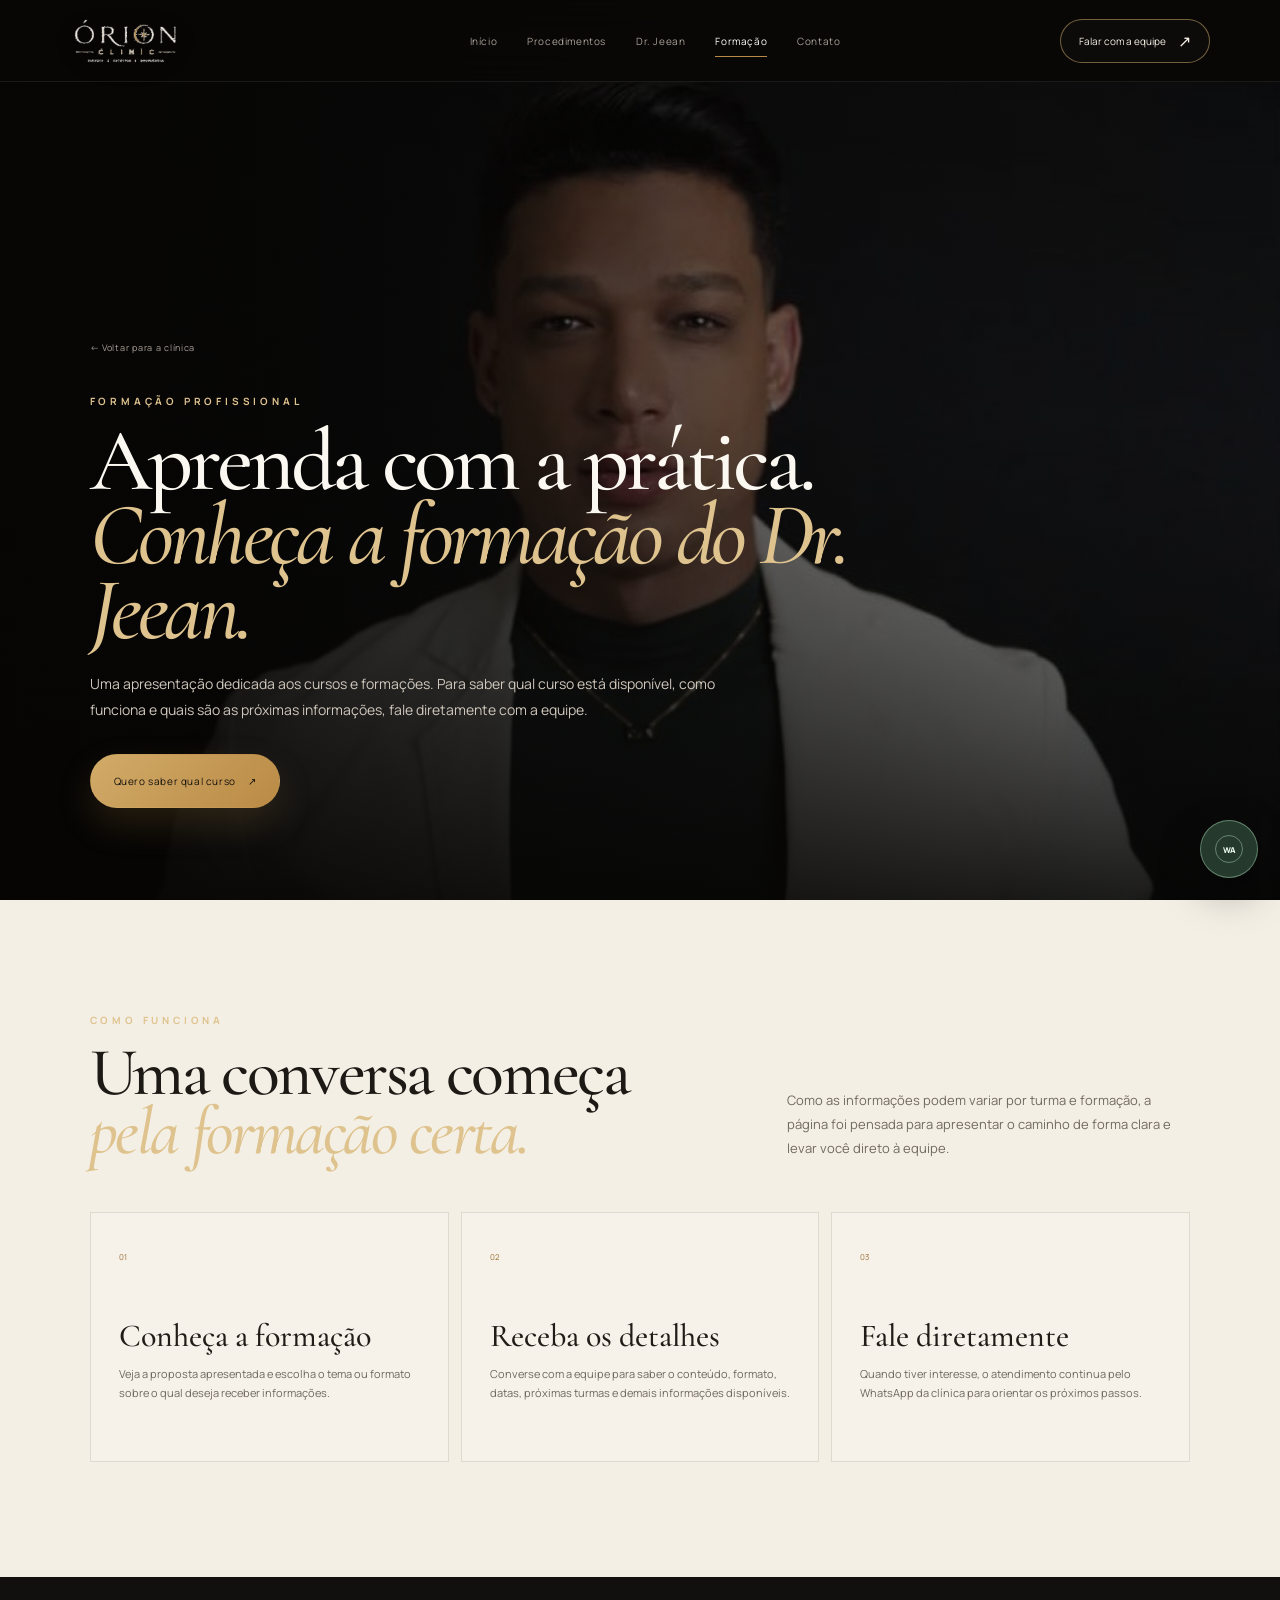
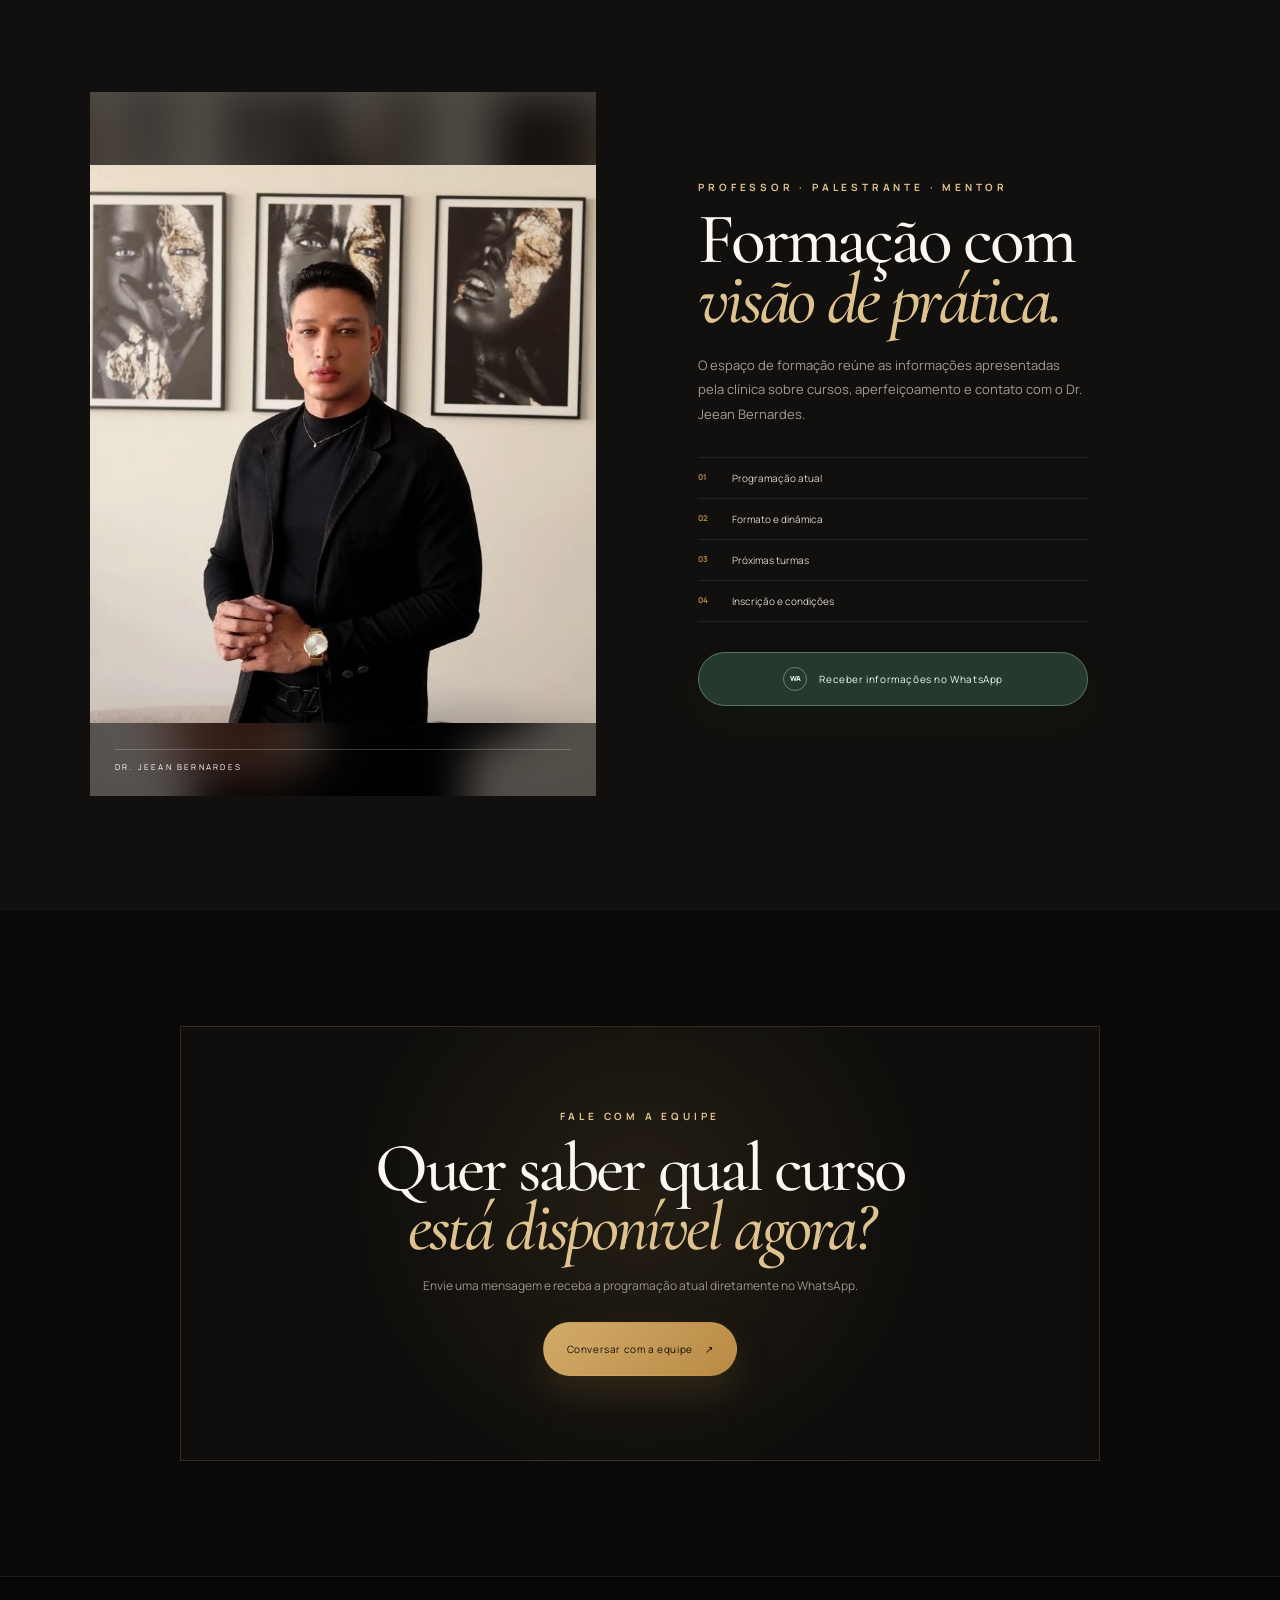
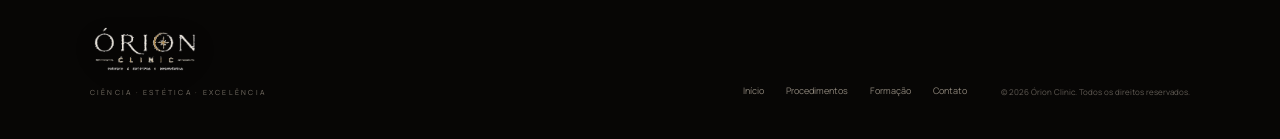
==== cursos.html @ 5352d06f "site Orion Clinic" ====
<!doctype html>
<html lang="pt-BR">
<head>
  <meta charset="utf-8">
  <meta name="viewport" content="width=device-width, initial-scale=1">
  <meta name="description" content="Formação profissional com Dr. Jeean Bernardes — cursos, informações e contato direto com a equipe ÓRION CLINIC.">
  <title>Formação Profissional — ÓRION CLINIC</title>
  <link rel="preconnect" href="https://fonts.googleapis.com">
  <link rel="preconnect" href="https://fonts.gstatic.com" crossorigin>
  <link href="https://fonts.googleapis.com/css2?family=Cormorant+Garamond:wght@400;500;600&family=Manrope:wght@400;500;600;700&display=swap" rel="stylesheet">
  <link rel="stylesheet" href="css/style.css">
</head>
<body class="courses-page">
  <header class="header solid" id="header">
    <a href="index.html" class="brand" aria-label="Órion Clinic — voltar">
      <img src="assets/logo/orion-logo-exact-ivory.png" alt="ÓRION CLINIC">
    </a>
    <nav class="nav nav-static">
      <a href="index.html">Início</a>
      <a href="index.html#procedimentos">Procedimentos</a>
      <a href="index.html#especialista">Dr. Jeean</a>
      <a class="active" href="cursos.html">Formação</a>
      <a href="index.html#contato">Contato</a>
    </nav>
    <a class="header-cta whatsapp-link" data-message="Olá! Gostaria de conhecer os cursos e formações do Dr. Jeean Bernardes." href="https://wa.me/5531984200339" target="_blank" rel="noopener"><span>Falar com a equipe</span><span class="btn-arrow">↗</span></a>
  </header>

  <main>
    <section class="courses-hero">
      <div class="courses-hero-media"><img src="assets/images/image-06.jpeg" alt="Dr. Jeean Bernardes — formação profissional"></div>
      <div class="courses-hero-overlay"></div>
      <div class="courses-hero-content reveal">
        <a href="index.html" class="back-link">← Voltar para a clínica</a>
        <p class="eyebrow">FORMAÇÃO PROFISSIONAL</p>
        <h1>Aprenda com a prática.<br><em>Conheça a formação do Dr. Jeean.</em></h1>
        <p>Uma apresentação dedicada aos cursos e formações. Para saber qual curso está disponível, como funciona e quais são as próximas informações, fale diretamente com a equipe.</p>
        <a class="btn btn-gold" href="https://wa.me/5531984200339?text=Ol%C3%A1!%20Gostaria%20de%20saber%20qual%20curso%20est%C3%A1%20dispon%C3%ADvel%20e%20como%20funciona." target="_blank" rel="noopener"><span>Quero saber qual curso</span><span>↗</span></a>
      </div>
    </section>

    <section class="courses-panel section">
      <div class="section-intro-row reveal">
        <div><p class="eyebrow">COMO FUNCIONA</p><h2>Uma conversa começa<br><em>pela formação certa.</em></h2></div>
        <p class="section-intro">Como as informações podem variar por turma e formação, a página foi pensada para apresentar o caminho de forma clara e levar você direto à equipe.</p>
      </div>

      <div class="course-steps">
        <article class="course-step reveal"><span>01</span><h3>Conheça a formação</h3><p>Veja a proposta apresentada e escolha o tema ou formato sobre o qual deseja receber informações.</p></article>
        <article class="course-step reveal"><span>02</span><h3>Receba os detalhes</h3><p>Converse com a equipe para saber o conteúdo, formato, datas, próximas turmas e demais informações disponíveis.</p></article>
        <article class="course-step reveal"><span>03</span><h3>Fale diretamente</h3><p>Quando tiver interesse, o atendimento continua pelo WhatsApp da clínica para orientar os próximos passos.</p></article>
      </div>
    </section>

    <section class="courses-feature section">
      <div class="courses-feature-photo reveal"><img src="assets/images/image-01.jpeg" alt="Dr. Jeean Bernardes" loading="lazy"><span>DR. JEEAN BERNARDES</span></div>
      <div class="courses-feature-copy reveal">
        <p class="eyebrow">PROFESSOR · PALESTRANTE · MENTOR</p>
        <h2>Formação com<br><em>visão de prática.</em></h2>
        <p>O espaço de formação reúne as informações apresentadas pela clínica sobre cursos, aperfeiçoamento e contato com o Dr. Jeean Bernardes.</p>
        <div class="course-facts">
          <div><b>01</b><span>Programação atual</span></div>
          <div><b>02</b><span>Formato e dinâmica</span></div>
          <div><b>03</b><span>Próximas turmas</span></div>
          <div><b>04</b><span>Inscrição e condições</span></div>
        </div>
        <a class="btn btn-whatsapp" href="https://wa.me/5531984200339?text=Ol%C3%A1!%20Gostaria%20de%20receber%20as%20informa%C3%A7%C3%B5es%20atuais%20sobre%20os%20cursos%20e%20forma%C3%A7%C3%B5es%20do%20Dr.%20Jeean%20Bernardes." target="_blank" rel="noopener"><span class="whatsapp-icon">WA</span> Receber informações no WhatsApp</a>
      </div>
    </section>

    <section class="courses-cta section">
      <div class="cta-box reveal">
        <p class="eyebrow">FALE COM A EQUIPE</p>
        <h2>Quer saber qual curso<br><em>está disponível agora?</em></h2>
        <p>Envie uma mensagem e receba a programação atual diretamente no WhatsApp.</p>
        <a class="btn btn-gold" href="https://wa.me/5531984200339?text=Ol%C3%A1!%20Quero%20saber%20qual%20curso%20est%C3%A1%20dispon%C3%ADvel%20agora%20e%20como%20funciona." target="_blank" rel="noopener">Conversar com a equipe <span>↗</span></a>
      </div>
    </section>
  </main>

  <footer class="footer">
    <div class="footer-brand"><img src="assets/logo/orion-logo-exact-ivory.png" alt="ÓRION CLINIC"><span>CIÊNCIA · ESTÉTICA · EXCELÊNCIA</span></div>
    <div class="footer-links"><a href="index.html">Início</a><a href="index.html#procedimentos">Procedimentos</a><a href="cursos.html">Formação</a><a href="index.html#contato">Contato</a></div>
    <small>© 2026 Órion Clinic. Todos os direitos reservados.</small>
  </footer>
  <a class="floating-whatsapp whatsapp-link" data-message="Olá! Gostaria de conhecer os cursos e formações do Dr. Jeean Bernardes." href="https://wa.me/5531984200339" target="_blank" rel="noopener" aria-label="Falar no WhatsApp"><span class="whatsapp-icon">WA</span></a>
  <script src="js/script.js"></script>
</body>
</html>
---- css/style.css ----
:root{
  --ink:#090807;
  --ink-soft:#100f0d;
  --ink-card:#14120f;
  --paper:#f4efe5;
  --paper-2:#e9e0cf;
  --gold:#b98a45;
  --gold-light:#dfc38e;
  --gold-pale:#f0ddb4;
  --white:#fbf8f1;
  --text:#211d18;
  --muted:#8f887f;
  --muted-dark:#696259;
  --line-dark:rgba(255,255,255,.10);
  --line-light:rgba(33,29,24,.12);
  --green:#26392d;
  --shadow:0 30px 100px rgba(0,0,0,.34);
  --serif:"Cormorant Garamond",Georgia,serif;
  --sans:"Manrope",Arial,sans-serif;
}
*{box-sizing:border-box;margin:0;padding:0}
html{scroll-behavior:smooth;background:var(--ink)}
body{font-family:var(--sans);background:var(--ink);color:var(--white);overflow-x:hidden}
body.lock{overflow:hidden}
a{color:inherit;text-decoration:none}
button{font:inherit}
img{display:block;max-width:100%;height:auto}

/* INTRO — logo original, sem redesenho */
.intro{position:fixed;inset:0;z-index:3000;display:grid;place-items:center;background:
  radial-gradient(circle at 50% 45%,rgba(190,143,74,.12),transparent 28%),
  linear-gradient(180deg,#060504 0%,#0a0806 100%);transition:opacity .75s ease,visibility .75s ease}
.intro.hide{opacity:0;visibility:hidden;pointer-events:none}
.intro-glow{position:absolute;width:46vw;height:46vw;border-radius:50%;background:radial-gradient(circle,rgba(194,150,78,.20),transparent 68%);filter:blur(26px);opacity:.7}
.intro-grid{display:none}
.intro-card{position:relative;width:min(930px,78vw);padding:clamp(26px,4vw,54px);background:#fbfaf8;border:1px solid rgba(255,255,255,.75);box-shadow:0 32px 120px rgba(0,0,0,.60),0 0 80px rgba(190,143,74,.10);animation:introCardIn 1s cubic-bezier(.16,1,.3,1) both}
.intro-logo{width:100%;height:auto;object-fit:contain;animation:introLogoIn 1.15s .1s cubic-bezier(.16,1,.3,1) both}
.intro-loader{position:absolute;left:50%;bottom:34px;transform:translateX(-50%);width:min(210px,32vw);height:1px;background:rgba(255,255,255,.12);overflow:hidden}
.intro-loader span{display:block;width:0;height:100%;background:linear-gradient(90deg,transparent,var(--gold),#fff3d6);animation:introLoad 2.9s ease forwards}
.site{opacity:0;transform:translateY(12px);transition:opacity 1s ease,transform 1s cubic-bezier(.16,1,.3,1)}
.site.ready{opacity:1;transform:none}
@keyframes introCardIn{from{opacity:0;transform:translateY(16px) scale(.97)}to{opacity:1;transform:none}}
@keyframes introLogoIn{from{opacity:0;transform:scale(.94);filter:blur(7px)}to{opacity:1;transform:none;filter:none}}
@keyframes introLoad{to{width:100%}}

/* SHARED */
.eyebrow{font-size:10px;line-height:1;letter-spacing:.38em;text-transform:uppercase;color:var(--gold-light);font-weight:700}
.section{padding:clamp(84px,9vw,128px) 7vw}
.section-intro-row,.formation-top{display:grid;grid-template-columns:minmax(0,1.15fr) minmax(280px,.75fr);gap:80px;align-items:end;margin-bottom:52px}
.section-intro-row h2,.formation-top h2{margin-top:18px;font:500 clamp(3rem,5.3vw,5.8rem)/.86 var(--serif);letter-spacing:-.035em;color:var(--white)}
.section-intro-row h2 em,.formation-top h2 em,.specialist-copy h2 em,.formation-card h3 em,.courses-hero h1 em,.courses-feature-copy h2 em,.cta-box h2 em{color:var(--gold-light);font-style:italic}
.section-intro{font-size:13px;line-height:1.85;color:var(--muted);max-width:560px}
.reveal{opacity:0;transform:translateY(20px);transition:opacity .7s ease,transform .75s cubic-bezier(.16,1,.3,1)}
.reveal.visible{opacity:1;transform:none}

/* HEADER */
.header{position:fixed;top:0;left:0;right:0;z-index:1200;height:82px;display:grid;grid-template-columns:180px 1fr auto;align-items:center;padding:0 5.5vw;background:linear-gradient(180deg,rgba(7,6,5,.82),transparent);border-bottom:1px solid transparent;transition:background .3s ease,border-color .3s ease,backdrop-filter .3s ease}
.header.scrolled,.header.solid{background:rgba(8,7,6,.88);backdrop-filter:blur(18px);border-color:rgba(255,255,255,.08)}
.brand{width:145px;display:flex;align-items:center}
.brand img{width:100%;max-height:48px;object-fit:contain;object-position:left center;filter:drop-shadow(0 7px 18px rgba(0,0,0,.25))}
.nav{display:flex;justify-content:center;align-items:center;gap:30px}
.nav a{position:relative;padding:10px 0;color:#aaa198;font-size:10px;letter-spacing:.06em;transition:color .25s ease}
.nav a:hover,.nav a.active{color:#fff}
.nav a.active:after{content:"";position:absolute;left:0;right:0;bottom:1px;height:1px;background:var(--gold)}
.header-cta,.btn{display:inline-flex;align-items:center;justify-content:center;gap:12px;border:1px solid transparent;cursor:pointer;white-space:nowrap}
.header-cta{height:44px;padding:0 18px;border-color:rgba(214,176,112,.52);border-radius:999px;background:rgba(255,255,255,.02);color:#f5efe4;font-size:10px;transition:.3s ease}
.header-cta:hover{background:var(--gold);border-color:var(--gold);color:#16120d;transform:translateY(-1px)}
.btn{min-height:54px;padding:0 23px;border-radius:999px;font-size:10px;letter-spacing:.06em;transition:transform .25s ease,background .25s ease,border-color .25s ease,color .25s ease,box-shadow .25s ease}
.btn:hover{transform:translateY(-2px)}
.btn-gold{background:linear-gradient(135deg,#d2ab68,#b98a45);color:#16120e;box-shadow:0 16px 36px rgba(185,138,69,.18)}
.btn-gold:hover{box-shadow:0 20px 42px rgba(185,138,69,.26)}
.btn-ghost{border-color:rgba(255,255,255,.20);background:rgba(255,255,255,.035);color:#f7f1e7;backdrop-filter:blur(12px)}
.btn-ghost:hover{border-color:rgba(255,255,255,.42);background:rgba(255,255,255,.08)}
.btn-dark{background:#151310;border-color:#151310;color:#fff}
.btn-dark:hover{background:#211e19}
.btn-whatsapp{background:var(--green);border-color:rgba(147,188,160,.44);color:#eff7f0;box-shadow:0 15px 32px rgba(31,54,38,.16)}
.btn-whatsapp:hover{background:#314939;border-color:rgba(157,204,172,.65)}
.whatsapp-icon{display:inline-grid;place-items:center;width:24px;height:24px;border:1px solid rgba(177,219,188,.46);border-radius:50%;font-size:7px;font-weight:800;letter-spacing:-.02em;color:#eaf8ed}
.btn-arrow{font-size:16px;line-height:1}
.menu-toggle{display:none;width:44px;height:44px;border:0;background:none;color:#fff}
.menu-toggle span{display:block;width:20px;height:1px;background:#fff;margin:6px auto}

/* HERO */
.hero{position:relative;min-height:100vh;display:flex;align-items:center;overflow:hidden;padding:145px 7vw 92px}
.hero-media{position:absolute;inset:0;display:grid;place-items:center;overflow:hidden;background:#0d0b09}
.hero-media:before{content:"";position:absolute;inset:-4%;background:url('../assets/images/image-02.jpeg') center/cover no-repeat;filter:blur(24px) brightness(.34);transform:scale(1.08);opacity:.9}
.hero-media img{position:relative;width:100%;height:100%;object-fit:contain;object-position:center;filter:saturate(.9) contrast(1.03)}
.hero-overlay{position:absolute;inset:0;background:linear-gradient(90deg,rgba(7,6,5,.93) 0%,rgba(7,6,5,.70) 34%,rgba(7,6,5,.22) 67%,rgba(7,6,5,.58) 100%),linear-gradient(0deg,rgba(7,6,5,.88),transparent 40%,rgba(7,6,5,.24))}
.hero-light{position:absolute;right:8%;bottom:8%;width:34vw;height:34vw;border-radius:50%;background:radial-gradient(circle,rgba(191,143,73,.18),transparent 70%);filter:blur(22px)}
.hero-content{position:relative;z-index:2;max-width:700px}
.hero h1{margin:20px 0 24px;font:500 clamp(4rem,7.3vw,8rem)/.84 var(--serif);letter-spacing:-.045em}
.hero-copy{max-width:560px;font-size:14px;line-height:1.9;color:#d5cec3}
.hero-actions{display:flex;flex-wrap:wrap;gap:12px;margin-top:32px}
.hero-meta{position:absolute;z-index:2;right:6vw;bottom:66px;display:flex;align-items:center;gap:13px;color:#d0c7ba;font-size:8px;letter-spacing:.32em}
.hero-meta i{width:25px;height:1px;background:rgba(205,166,96,.48)}
.scroll-cue{position:absolute;z-index:2;left:7vw;bottom:30px;display:flex;align-items:center;gap:10px;color:#958d83;font-size:9px;letter-spacing:.20em;text-transform:uppercase}
.scroll-dot{width:7px;height:7px;border:1px solid var(--gold);border-radius:50%;box-shadow:0 0 0 4px rgba(185,138,69,.06)}

/* PROCEDIMENTOS */
.procedures{background:linear-gradient(180deg,#0b0a08 0%,#0d0c0a 100%)}
.procedure-grid{display:grid;grid-template-columns:repeat(4,minmax(0,1fr));gap:14px}
.procedure-card{position:relative;aspect-ratio:4/5;min-width:0;overflow:hidden;isolation:isolate;border:1px solid rgba(255,255,255,.09);background:#0f0e0c;cursor:pointer;box-shadow:0 16px 48px rgba(0,0,0,.18);transition:transform .42s cubic-bezier(.16,1,.3,1),border-color .3s ease,box-shadow .35s ease}
.procedure-card:hover{transform:translateY(-8px);border-color:rgba(208,167,99,.44);box-shadow:0 26px 74px rgba(0,0,0,.38)}
.card-image{position:absolute;inset:0;display:grid;place-items:center;background:linear-gradient(180deg,#181512,#0b0a09)}
.card-image img{width:100%;height:100%;object-fit:contain;object-position:center;transition:transform .7s cubic-bezier(.16,1,.3,1),filter .35s ease}
.procedure-card:hover .card-image img{transform:scale(1.025);filter:saturate(1.02)}
.card-gradient{position:absolute;inset:0;background:linear-gradient(180deg,rgba(5,4,4,.02) 22%,rgba(5,4,4,.10) 42%,rgba(5,4,4,.72) 75%,rgba(5,4,4,.96) 100%);z-index:1}
.card-index{position:absolute;z-index:2;top:16px;left:16px;width:36px;height:36px;display:grid;place-items:center;border:1px solid rgba(255,255,255,.24);border-radius:50%;background:rgba(7,6,5,.32);backdrop-filter:blur(10px);color:#f1eadf;font-size:8px;letter-spacing:.12em}
.card-content{position:absolute;z-index:2;left:18px;right:18px;bottom:18px}
.card-category{margin-bottom:9px;color:var(--gold-light);font-size:8px;letter-spacing:.26em}
.card-content h3{max-width:250px;margin-bottom:16px;color:#fff;font:500 clamp(1.85rem,2.9vw,2.75rem)/.93 var(--serif);letter-spacing:-.02em}
.card-link{width:100%;height:43px;padding:0 13px 0 14px;display:flex;align-items:center;justify-content:space-between;border:1px solid rgba(255,255,255,.18);background:rgba(255,255,255,.055);color:#f7f1e7;font-size:9px;letter-spacing:.06em;cursor:pointer;transition:.25s ease}
.card-link span{font-size:15px}
.card-link:hover{background:rgba(215,176,110,.92);border-color:rgba(215,176,110,.92);color:#17120c}

/* SPECIALIST */
.specialist{display:grid;grid-template-columns:minmax(0,1fr) minmax(0,1fr);background:var(--paper);color:var(--text)}
.specialist-photo{position:relative;min-height:720px;display:grid;place-items:center;overflow:hidden;background:#d9cebf}
.specialist-photo:before{content:"";position:absolute;inset:-6%;background:url('../assets/images/image-01.jpeg') center/cover no-repeat;filter:blur(20px) brightness(.86);transform:scale(1.08);opacity:.32}
.specialist-photo img{position:relative;z-index:1;width:100%;height:100%;object-fit:contain;object-position:center;background:rgba(238,231,219,.24)}
.specialist-photo-label{position:absolute;z-index:2;left:30px;right:30px;bottom:26px;padding-top:11px;border-top:1px solid rgba(255,255,255,.38);color:#fff;font-size:9px;letter-spacing:.28em}
.specialist-photo-label span{float:right;color:rgba(255,255,255,.72);letter-spacing:.16em}
.specialist-copy{padding:clamp(70px,8vw,120px) 7vw;display:flex;flex-direction:column;justify-content:center}
.specialist-copy h2{margin:20px 0 24px;font:500 clamp(3.8rem,6vw,6.2rem)/.82 var(--serif);letter-spacing:-.045em}
.specialist-copy .lead{max-width:590px;font-size:14px;line-height:1.9;color:#696159;margin-bottom:34px}
.credential-list{border-top:1px solid var(--line-light)}
.credential-list div{display:grid;grid-template-columns:155px 1fr;gap:24px;padding:15px 0;border-bottom:1px solid var(--line-light);align-items:center}
.credential-list span{color:#9c6e31;font:500 15px var(--serif)}
.credential-list strong{font-size:12px;font-weight:500;color:#6b645c}
.outline-link{align-self:flex-start;margin-top:30px;display:inline-flex;align-items:center;gap:17px;padding-bottom:10px;border-bottom:1px solid rgba(132,91,41,.45);color:#4b4034;font-size:10px;letter-spacing:.08em;transition:.25s ease}
.outline-link:hover{gap:22px;color:#8f6331}

/* FORMATION */
.formation{background:#0d0c0a}
.formation-top>p{font-size:13px;line-height:1.9;color:var(--muted);max-width:540px}
.formation-feature{display:grid;grid-template-columns:minmax(0,.97fr) minmax(0,1.03fr);min-height:660px;border:1px solid rgba(255,255,255,.08);background:#12110f;overflow:hidden}
.formation-photo{position:relative;display:grid;place-items:center;overflow:hidden;background:#14120f}
.formation-photo:before{content:"";position:absolute;inset:-5%;background:url('../assets/images/image-06.jpeg') center/cover no-repeat;filter:blur(20px) brightness(.36);transform:scale(1.08);opacity:.8}
.formation-photo img{position:relative;z-index:1;width:100%;height:100%;object-fit:contain;object-position:center}
.formation-photo-overlay{position:absolute;inset:0;z-index:2;background:linear-gradient(180deg,rgba(7,6,5,.03) 45%,rgba(7,6,5,.75) 100%)}
.vertical-label{position:absolute;z-index:3;left:24px;bottom:26px;color:#fff;font-size:8px;letter-spacing:.38em;text-transform:uppercase}
.formation-card{padding:clamp(46px,5vw,72px);display:flex;flex-direction:column;justify-content:center}
.formation-card-top{display:flex;align-items:center;justify-content:space-between;color:#9f907a;border-bottom:1px solid rgba(255,255,255,.08);padding-bottom:14px;margin-bottom:34px}
.formation-card-top span{font-size:9px;color:var(--gold-light)}.formation-card-top small{font-size:8px;letter-spacing:.25em}
.formation-card h3{font:500 clamp(3.4rem,5vw,5.6rem)/.85 var(--serif);letter-spacing:-.04em;margin-bottom:24px}
.formation-card>p{max-width:570px;color:#9d968d;font-size:13px;line-height:1.9}
.formation-items{margin:32px 0;border-top:1px solid rgba(255,255,255,.08)}
.formation-items div{display:grid;grid-template-columns:34px 1fr;padding:13px 0;border-bottom:1px solid rgba(255,255,255,.08)}
.formation-items span{font-size:8px;color:var(--gold)}.formation-items strong{font-size:11px;color:#dbd4ca;font-weight:500}
.formation-card .btn{align-self:flex-start}

/* RESULTADOS */
.results{background:#0b0a09}
.results-grid{display:grid;grid-template-columns:1.2fr .82fr .82fr;grid-template-rows:390px 290px;gap:14px}
.results-grid figure{position:relative;min-height:0;overflow:hidden;background:#12100d;border:1px solid rgba(255,255,255,.08)}
.results-grid figure img{width:100%;height:100%;object-fit:contain;object-position:center;transition:transform .65s cubic-bezier(.16,1,.3,1)}
.results-grid figure:hover img{transform:scale(1.02)}
.result-main{grid-column:1;grid-row:1/3}
.result-small:nth-of-type(2){grid-column:2;grid-row:1}
.result-small:nth-of-type(3){grid-column:3;grid-row:1}
.result-wide{grid-column:2/4;grid-row:2}
.results-grid figure:after{content:"";position:absolute;inset:auto 0 0;height:42%;background:linear-gradient(transparent,rgba(4,3,3,.74));pointer-events:none}
.results-grid figcaption{position:absolute;z-index:2;left:16px;right:16px;bottom:14px;display:flex;justify-content:space-between;align-items:center;color:#fff;font-size:9px;letter-spacing:.08em}
.results-grid figcaption b{font-size:16px;font-weight:400}

/* LOCATION */
.location{display:grid;grid-template-columns:minmax(0,.88fr) minmax(0,1.12fr);background:var(--paper);color:var(--text)}
.location-copy{padding:clamp(80px,8vw,110px) 7vw;display:flex;flex-direction:column;justify-content:center}
.location-copy h2{margin:20px 0 22px;font:500 clamp(3.5rem,5.6vw,5.8rem)/.86 var(--serif);letter-spacing:-.04em}
.location-copy h2 em{color:#9a6a2d;font-style:italic}
.location-copy .lead{max-width:520px;color:#6f685f;font-size:13px;line-height:1.9}
.address-card{display:flex;gap:16px;align-items:flex-start;margin:32px 0 26px;padding:20px 0;border-top:1px solid var(--line-light);border-bottom:1px solid var(--line-light)}
.address-icon{width:34px;height:34px;border:1px solid rgba(149,103,42,.38);border-radius:50%;display:grid;place-items:center;color:#906431;font-size:14px;flex:none}
.address-card span{display:block;margin-bottom:6px;font-size:8px;letter-spacing:.25em;color:#9a7040}
.address-card strong{font-size:12px;line-height:1.7;font-weight:500;color:#4e463c}
.location-actions{display:flex;flex-wrap:wrap;gap:10px}
.map-wrap{padding:34px 5vw 34px 0;background:var(--paper)}
.map-frame{position:relative;width:100%;height:100%;min-height:560px;overflow:hidden;background:#d7cfbf;border:1px solid rgba(30,25,20,.10)}
.map-frame iframe{width:100%;height:100%;border:0;display:block;filter:grayscale(.8) sepia(.1) contrast(.96)}
.map-vignette{position:absolute;inset:0;pointer-events:none;box-shadow:inset 0 0 0 1px rgba(255,255,255,.14),inset 0 0 90px rgba(0,0,0,.15)}
.map-label{position:absolute;left:18px;bottom:18px;display:flex;flex-direction:column;gap:4px;padding:12px 14px;background:rgba(12,11,9,.88);color:#fff;border:1px solid rgba(194,152,87,.35);backdrop-filter:blur(12px)}
.map-label span{font-size:9px;letter-spacing:.22em}.map-label small{font-size:8px;color:#c8bcae}

/* FOOTER */
.footer{display:grid;grid-template-columns:1fr auto auto;gap:34px;align-items:end;padding:46px 7vw 42px;background:#070605;border-top:1px solid rgba(255,255,255,.08)}
.footer-brand img{width:155px;max-height:52px;object-fit:contain;object-position:left center}.footer-brand span{display:block;margin-top:13px;color:#777066;font-size:7px;letter-spacing:.32em}.footer-links{display:flex;gap:22px}.footer-links a{font-size:9px;color:#8d857a}.footer-links a:hover{color:#fff}.footer small{font-size:8px;color:#625c55}

/* MODAL — cabe na tela e nunca corta a foto */
.procedure-modal{position:fixed;inset:0;z-index:2500;display:grid;place-items:center;opacity:0;visibility:hidden;transition:opacity .28s ease,visibility .28s ease}
.procedure-modal.open{opacity:1;visibility:visible}
.modal-backdrop{position:absolute;inset:0;background:rgba(0,0,0,.82);backdrop-filter:blur(14px)}
.modal-panel{position:relative;z-index:2;width:min(1120px,94vw);height:min(760px,calc(100vh - 64px));display:grid;grid-template-columns:minmax(0,1.04fr) minmax(360px,.96fr);overflow:hidden;background:var(--paper);color:var(--text);box-shadow:0 40px 140px rgba(0,0,0,.62);transform:translateY(22px) scale(.985);transition:transform .42s cubic-bezier(.16,1,.3,1)}
.procedure-modal.open .modal-panel{transform:none}
.modal-close{position:absolute;z-index:10;top:14px;right:14px;width:40px;height:40px;border-radius:50%;border:1px solid rgba(20,16,12,.18);background:rgba(247,243,236,.92);color:#1b1713;cursor:pointer;font-size:22px;line-height:1;box-shadow:0 8px 24px rgba(0,0,0,.10)}
.modal-media{position:relative;min-width:0;height:100%;display:grid;place-items:center;background:#0d0c0a;overflow:hidden}
.modal-media:before{content:"";position:absolute;inset:-4%;background:var(--modal-bg,#16130f);filter:blur(20px);transform:scale(1.06)}
.modal-media img{position:relative;z-index:1;width:100%;height:100%;object-fit:contain;object-position:center}
.modal-counter{position:absolute;z-index:3;left:16px;bottom:16px;padding:7px 10px;background:rgba(9,8,7,.62);border:1px solid rgba(255,255,255,.18);color:#fff;font-size:8px;letter-spacing:.16em}
.modal-thumbs{position:absolute;left:16px;bottom:16px;z-index:4;display:flex;gap:6px;max-width:55%;overflow:auto;padding-right:70px}
.modal-thumbs::-webkit-scrollbar{height:3px}.modal-thumbs::-webkit-scrollbar-thumb{background:rgba(255,255,255,.35)}
.modal-thumbs button{width:48px;height:48px;flex:0 0 48px;padding:0;border:1px solid rgba(255,255,255,.20);background:#161412;overflow:hidden;cursor:pointer;opacity:.64;transition:.2s ease}
.modal-thumbs button.active,.modal-thumbs button:hover{opacity:1;border-color:var(--gold)}
.modal-thumbs img{width:100%;height:100%;object-fit:contain;background:#0c0b09}
.modal-content{min-width:0;padding:54px 46px 42px;display:flex;flex-direction:column;justify-content:center;overflow:auto}
.modal-content h2{margin:15px 0 14px;font:500 clamp(3rem,4.5vw,5.2rem)/.84 var(--serif);letter-spacing:-.042em}
.modal-description{max-width:520px;color:#6e665d;font-size:12px;line-height:1.75}
.modal-notes{margin:22px 0;border-top:1px solid var(--line-light)}
.modal-notes div{display:grid;grid-template-columns:28px 1fr;gap:7px;padding:12px 0;border-bottom:1px solid var(--line-light)}
.modal-notes span{font-size:8px;color:#9b6c2f;padding-top:3px}.modal-notes strong{font:500 16px/1 var(--serif);color:#2a221b}.modal-notes p{grid-column:2;color:#70695f;font-size:9px;line-height:1.6;margin-top:2px}
.modal-content .btn{width:100%;min-height:50px}

/* COURSES PAGE */
.courses-page{background:var(--ink)}
.courses-hero{position:relative;min-height:100vh;display:flex;align-items:flex-end;padding:150px 7vw 92px;overflow:hidden}
.courses-hero-media{position:absolute;inset:0;display:grid;place-items:center;background:#0e0c0a;overflow:hidden}
.courses-hero-media:before{content:"";position:absolute;inset:-4%;background:url('../assets/images/image-06.jpeg') center/cover no-repeat;filter:blur(22px) brightness(.38);transform:scale(1.08)}
.courses-hero-media img{position:relative;width:100%;height:100%;object-fit:contain;object-position:center;filter:saturate(.9)}
.courses-hero-overlay{position:absolute;inset:0;background:linear-gradient(90deg,rgba(6,5,4,.95),rgba(6,5,4,.64) 48%,rgba(6,5,4,.26) 100%),linear-gradient(0deg,rgba(6,5,4,.86),transparent 54%)}
.courses-hero-content{position:relative;z-index:2;max-width:900px}
.back-link{display:inline-flex;align-items:center;gap:9px;margin-bottom:42px;color:#aaa198;font-size:9px;letter-spacing:.08em}.back-link:hover{color:#fff}
.courses-hero h1{margin:18px 0 24px;font:500 clamp(3.8rem,6.9vw,7.2rem)/.84 var(--serif);letter-spacing:-.045em}.courses-hero-content>p:not(.eyebrow){max-width:660px;margin-bottom:30px;color:#d0c7bc;font-size:14px;line-height:1.9}
.courses-panel{background:var(--paper);color:var(--text)}.courses-panel .section-intro{color:#70695f}.courses-panel .section-intro-row h2{color:#1d1915}
.course-steps{display:grid;grid-template-columns:repeat(3,minmax(0,1fr));gap:12px}.course-step{padding:30px 28px;min-height:250px;border:1px solid rgba(30,25,20,.11);background:rgba(255,255,255,.20);transition:.3s ease}.course-step:hover{transform:translateY(-4px);border-color:rgba(151,106,52,.28);box-shadow:0 18px 46px rgba(42,34,25,.08)}.course-step span{font-size:8px;color:#9a6b30}.course-step h3{margin:56px 0 12px;font:500 32px/.96 var(--serif);color:#211c17}.course-step p{font-size:11px;line-height:1.8;color:#6f675d}
.courses-feature{display:grid;grid-template-columns:minmax(0,.92fr) minmax(0,1.08fr);min-height:720px;background:#11100e}.courses-feature-photo{position:relative;display:grid;place-items:center;overflow:hidden;background:#13110f}.courses-feature-photo:before{content:"";position:absolute;inset:-4%;background:url('../assets/images/image-01.jpeg') center/cover no-repeat;filter:blur(20px) brightness(.40);transform:scale(1.08)}.courses-feature-photo img{position:relative;z-index:1;width:100%;height:100%;object-fit:contain}.courses-feature-photo span{position:absolute;z-index:2;left:25px;right:25px;bottom:24px;padding-top:11px;border-top:1px solid rgba(255,255,255,.22);color:#fff;font-size:8px;letter-spacing:.28em}
.courses-feature-copy{padding:90px 8vw;display:flex;flex-direction:column;justify-content:center}.courses-feature-copy h2{margin:18px 0 22px;font:500 clamp(3.6rem,5.6vw,6.3rem)/.84 var(--serif);letter-spacing:-.045em}.courses-feature-copy>p:not(.eyebrow){max-width:560px;color:#a49c91;font-size:13px;line-height:1.9}.course-facts{margin:30px 0;border-top:1px solid rgba(255,255,255,.08)}.course-facts div{display:grid;grid-template-columns:34px 1fr;padding:13px 0;border-bottom:1px solid rgba(255,255,255,.08)}.course-facts b{font-size:8px;color:var(--gold)}.course-facts span{font-size:10px;color:#d9d1c5}.courses-cta{background:#0a0908}.cta-box{max-width:920px;margin:0 auto;padding:84px 8vw;text-align:center;background:radial-gradient(circle at 50% 40%,rgba(190,143,74,.12),transparent 54%),#0f0e0c;border:1px solid rgba(192,149,89,.22)}.cta-box h2{margin:18px 0 18px;font:500 clamp(3.5rem,5.4vw,6rem)/.85 var(--serif);letter-spacing:-.042em}.cta-box p:not(.eyebrow){max-width:520px;margin:0 auto 26px;color:#9b9388;font-size:12px;line-height:1.8}

/* FLOATING WHATSAPP */
.floating-whatsapp{position:fixed;right:22px;bottom:22px;z-index:1400;width:58px;height:58px;border-radius:50%;display:grid;place-items:center;background:var(--green);border:1px solid rgba(145,190,157,.56);box-shadow:0 16px 42px rgba(0,0,0,.34);transition:.25s ease}.floating-whatsapp:hover{transform:translateY(-4px) scale(1.02);background:#314737}.floating-whatsapp .whatsapp-icon{width:28px;height:28px;font-size:8px}

/* RESPONSIVE */
@media(max-width:1180px){
  .header{grid-template-columns:165px 1fr auto;padding:0 4vw}.nav{gap:18px}.section{padding-left:5vw;padding-right:5vw}.procedure-grid{grid-template-columns:repeat(2,minmax(0,1fr))}.specialist-copy{padding-left:6vw;padding-right:6vw}.location-copy{padding-left:6vw;padding-right:6vw}.map-wrap{padding-right:4vw}
}
@media(max-width:900px){
  .header{height:74px;grid-template-columns:145px auto;padding:0 5vw}.brand{width:128px}.nav{display:none;position:absolute;top:74px;left:0;right:0;padding:12px 5vw 20px;flex-direction:column;align-items:flex-start;gap:0;background:rgba(9,8,7,.98);border-bottom:1px solid rgba(255,255,255,.08)}.nav.open{display:flex}.nav a{width:100%;padding:13px 0}.header-cta{display:none}.menu-toggle{display:block;margin-left:auto}
  .hero{padding:125px 6vw 92px;min-height:780px}.hero-content{max-width:650px}.hero h1{font-size:clamp(3.6rem,10vw,6.2rem)}.hero-meta{right:5vw}.section-intro-row,.formation-top{grid-template-columns:1fr;gap:22px}.specialist,.formation-feature,.courses-feature{grid-template-columns:1fr}.specialist-photo,.courses-feature-photo{min-height:600px}.specialist-copy,.courses-feature-copy{padding:78px 7vw}.results-grid{grid-template-columns:1fr 1fr;grid-template-rows:390px 280px 260px}.result-main{grid-column:1/3;grid-row:1}.result-small:nth-of-type(2),.result-small:nth-of-type(3){grid-row:2;grid-column:auto}.result-wide{grid-column:1/3;grid-row:3}.location{grid-template-columns:1fr}.map-wrap{padding:0 7vw 80px}.map-frame{min-height:480px}.footer{grid-template-columns:1fr;gap:20px}.procedure-modal{padding:18px}.modal-panel{width:min(760px,96vw);height:min(92vh,780px);grid-template-columns:1fr;overflow:auto}.modal-media{height:52vh;min-height:300px}.modal-thumbs{bottom:12px}.modal-content{padding:34px 28px 30px}.course-steps{grid-template-columns:1fr}
}
@media(max-width:560px){
  .intro-card{width:88vw;padding:18px}.intro-loader{bottom:22px;width:120px}.brand{width:112px}.hero{min-height:740px;padding:120px 6vw 78px}.hero-media img{object-position:center}.hero-copy{font-size:12px}.hero-actions{flex-direction:column;align-items:stretch}.hero-actions .btn{width:100%;max-width:330px}.hero-meta,.scroll-cue{display:none}.section{padding:78px 6vw}.section-intro-row h2,.formation-top h2{font-size:3.7rem}.procedure-grid{grid-template-columns:1fr}.procedure-card{aspect-ratio:4/5.2}.card-content h3{font-size:2.45rem}.specialist-photo,.courses-feature-photo{min-height:500px}.specialist-copy{padding:68px 7vw}.specialist-copy h2{font-size:4.5rem}.credential-list div{grid-template-columns:112px 1fr;gap:14px}.credential-list span{font-size:14px}.credential-list strong{font-size:10px}.formation-card{padding:44px 28px}.formation-card h3{font-size:4rem}.results-grid{grid-template-columns:1fr;grid-template-rows:380px 260px 260px 260px}.result-main,.result-small:nth-of-type(2),.result-small:nth-of-type(3),.result-wide{grid-column:auto;grid-row:auto}.location-copy{padding:72px 7vw}.location-copy h2{font-size:4rem}.location-actions{flex-direction:column}.location-actions .btn{width:100%}.map-wrap{padding:0 6vw 64px}.map-frame{min-height:390px}.footer{padding:40px 6vw}.footer-links{flex-wrap:wrap;gap:15px 20px}.modal-panel{width:96vw;height:94vh}.modal-media{height:43vh;min-height:260px}.modal-content{padding:28px 22px}.modal-content h2{font-size:3.75rem}.modal-notes{margin:18px 0}.modal-notes div{padding:10px 0}.modal-notes strong{font-size:15px}.modal-description{font-size:11px}.modal-thumbs{max-width:72%;padding-right:0}.modal-thumbs button{width:44px;height:44px;flex-basis:44px}.courses-hero{min-height:760px;padding:120px 6vw 80px}.courses-hero h1{font-size:3.75rem}.courses-feature-copy{padding:72px 7vw}.courses-feature-copy h2{font-size:4rem}.cta-box{padding:60px 24px}.cta-box h2{font-size:3.7rem}.floating-whatsapp{right:16px;bottom:16px;width:54px;height:54px}
}
@media(prefers-reduced-motion:reduce){html{scroll-behavior:auto}.intro,.site,.reveal,.procedure-card,.card-image img,.results-grid figure img,.modal-panel{transition:none}.intro-card,.intro-logo,.intro-loader span{animation:none}.reveal{opacity:1;transform:none}}


/* =========================
   FINAL POLISH — LOGO + ESPECIALISTA
   ========================= */
.intro{
  background:
    radial-gradient(circle at 50% 42%, rgba(200,157,91,.16), transparent 24%),
    radial-gradient(circle at 50% 55%, rgba(255,255,255,.035), transparent 42%),
    #050403;
  overflow:hidden;
}
.intro::before,
.intro::after{
  content:"";position:absolute;pointer-events:none;
}
.intro::before{
  width:72vw;height:72vw;left:50%;top:46%;transform:translate(-50%,-50%);
  background:radial-gradient(circle,rgba(196,151,82,.12),transparent 56%);
  filter:blur(12px);animation:introAura 4s ease-in-out infinite;
}
.intro::after{
  inset:0;background:linear-gradient(115deg,transparent 38%,rgba(255,244,217,.12) 50%,transparent 62%);
  transform:translateX(-120%);animation:introSweep 3.25s 1.05s cubic-bezier(.16,1,.3,1) forwards;
}
.intro-glow{width:42vw;height:42vw;opacity:.38;filter:blur(48px)}
.intro-grid{display:block;position:absolute;inset:0;opacity:.16;background-image:linear-gradient(rgba(255,255,255,.025) 1px,transparent 1px),linear-gradient(90deg,rgba(255,255,255,.025) 1px,transparent 1px);background-size:70px 70px;mask-image:radial-gradient(circle at center,#000,transparent 72%)}
.intro-card{
  width:min(790px,78vw);padding:14px;background:#fff;
  border:1px solid rgba(255,255,255,.90);border-radius:2px;
  box-shadow:0 28px 120px rgba(0,0,0,.66),0 0 0 1px rgba(198,157,95,.16),0 0 90px rgba(198,157,95,.16);
  animation:introCardIn 1.15s cubic-bezier(.16,1,.3,1) both;
}
.intro-card::before,.intro-card::after{content:"";position:absolute;background:linear-gradient(90deg,transparent,var(--gold-light),transparent);opacity:.7}
.intro-card::before{left:9%;right:9%;top:-1px;height:1px}
.intro-card::after{left:16%;right:16%;bottom:-1px;height:1px}
.intro-logo{width:100%;display:block;animation:introLogoIn 1.6s .12s cubic-bezier(.16,1,.3,1) both}
.intro-loader{bottom:27px;height:2px;background:rgba(255,255,255,.10);width:min(240px,30vw);border-radius:999px}
.intro-loader span{background:linear-gradient(90deg,transparent,var(--gold),#fff7e7,var(--gold));box-shadow:0 0 12px rgba(222,191,134,.28);animation:introLoad 3.25s cubic-bezier(.16,1,.3,1) forwards}
@keyframes introAura{0%,100%{transform:translate(-50%,-50%) scale(.94);opacity:.7}50%{transform:translate(-50%,-50%) scale(1.06);opacity:1}}
@keyframes introSweep{0%{transform:translateX(-120%)}100%{transform:translateX(120%)}}
@keyframes introCardIn{0%{opacity:0;transform:translateY(22px) scale(.965);filter:blur(4px)}58%{opacity:1;transform:translateY(-2px) scale(1.005);filter:blur(0)}100%{opacity:1;transform:none}}
@keyframes introLogoIn{0%{opacity:0;clip-path:inset(0 52% 0 52%);transform:scale(1.02);filter:blur(9px)}55%{opacity:1;clip-path:inset(0 12% 0 12%);filter:blur(1px)}100%{opacity:1;clip-path:inset(0 0 0 0);transform:none;filter:none}}

.header .brand img,.footer-brand img{width:100%;height:auto;max-height:52px;object-fit:contain;object-position:left center;filter:drop-shadow(0 5px 14px rgba(0,0,0,.22))}

/* procedimento cards: cleaner, premium photography container */
.procedure-card{border-radius:18px;box-shadow:0 24px 70px rgba(0,0,0,.24)}
.card-image{background:#17130e}
.card-image img{object-fit:contain;padding:10px;background:linear-gradient(180deg,#181410,#0b0907)}
.card-gradient{background:linear-gradient(180deg,rgba(4,3,2,.02) 20%,rgba(4,3,2,.08) 38%,rgba(4,3,2,.58) 72%,rgba(4,3,2,.94) 100%)}
.card-index{top:16px;left:16px;border-color:rgba(224,193,139,.42);background:rgba(6,5,4,.46)}
.card-content{left:20px;right:20px;bottom:20px}
.card-category{letter-spacing:.28em}
.card-content h3{font-size:clamp(2rem,2.6vw,3rem);line-height:.9;text-shadow:0 4px 20px rgba(0,0,0,.38)}
.card-link{height:46px;border-radius:999px;border-color:rgba(255,255,255,.18);background:rgba(10,9,8,.32);backdrop-filter:blur(12px)}
.card-link:hover{background:rgba(216,176,106,.96);color:#17120c;border-color:transparent}

/* especialista */
.specialist{grid-template-columns:minmax(0,.88fr) minmax(0,1.12fr);background:var(--paper)}
.specialist-photo{min-height:780px;background:#d7cbb9}
.specialist-photo::after{content:"";position:absolute;z-index:2;inset:0;background:linear-gradient(180deg,rgba(10,8,6,.03) 46%,rgba(10,8,6,.62) 100%);pointer-events:none}
.specialist-photo:before{filter:blur(26px) brightness(.78);opacity:.26}
.specialist-photo img{object-fit:contain;padding:18px}
.specialist-photo-shade{position:absolute;z-index:3;inset:auto 0 0;height:38%;background:linear-gradient(180deg,transparent,rgba(8,6,4,.82));pointer-events:none}
.specialist-photo-label{z-index:4;left:34px;right:34px;bottom:28px;padding-top:13px;display:grid;grid-template-columns:auto 1fr auto;gap:14px;align-items:center;color:#fff}
.specialist-photo-label>span{color:var(--gold-pale);font-size:8px;letter-spacing:.28em}.specialist-photo-label{font-size:9px;letter-spacing:.20em}.specialist-photo-label b{font-size:8px;font-weight:500;color:rgba(255,255,255,.72);letter-spacing:.16em;text-align:right}
.specialist-copy{padding:clamp(76px,7vw,112px) clamp(42px,6vw,100px);justify-content:flex-start}
.specialist-copy h2{font-size:clamp(4.3rem,6vw,6.8rem);margin:18px 0 22px}
.specialist-copy .lead{max-width:720px;font-size:13px;line-height:1.85;margin-bottom:26px}
.specialist-about{display:grid;grid-template-columns:52px 1fr;gap:18px;padding:22px 0;border-top:1px solid rgba(34,27,19,.13);border-bottom:1px solid rgba(34,27,19,.13);margin-bottom:20px}
.specialist-about-number{font-size:9px;letter-spacing:.16em;color:#9b6b32;padding-top:4px}
.specialist-about h3{font:500 clamp(1.85rem,2.5vw,2.55rem)/.95 var(--serif);color:#241e17;margin-bottom:8px}
.specialist-about p{max-width:650px;color:#6f675d;font-size:11px;line-height:1.8}
.specialist-pillars{display:grid;grid-template-columns:repeat(4,minmax(0,1fr));border-bottom:1px solid rgba(34,27,19,.13);margin-bottom:18px}
.specialist-pillars article{padding:16px 14px 18px;border-right:1px solid rgba(34,27,19,.10)}
.specialist-pillars article:last-child{border-right:0}
.specialist-pillars span{font-size:8px;color:#9b6b32}.specialist-pillars small{display:block;margin:10px 0 8px;color:#9b6b32;font-size:7px;letter-spacing:.18em}.specialist-pillars h3{font:500 20px/.95 var(--serif);color:#2b231b;margin-bottom:6px}.specialist-pillars p{font-size:9px;line-height:1.55;color:#777067}
.specialist-highlight{display:grid;grid-template-columns:94px 1fr;gap:18px;align-items:center;padding:18px 0;border-bottom:1px solid rgba(34,27,19,.13)}
.highlight-mark{font:500 18px/.82 var(--serif);letter-spacing:.03em;color:#b3874c}
.specialist-highlight span{font-size:7px;letter-spacing:.22em;color:#9b6b32}.specialist-highlight p{margin-top:5px;color:#6f675d;font-size:10px;line-height:1.6}
.specialist-actions{display:flex;flex-wrap:wrap;gap:10px;margin-top:22px}.specialist-actions .btn{min-height:50px}

/* keep images fully visible across presentation blocks */
.hero-media img,.specialist-photo img,.formation-photo img,.courses-hero-media img,.courses-feature-photo img,.modal-media img,.results-grid figure img{object-fit:contain}

@media(max-width:1050px){
  .specialist{grid-template-columns:1fr}
  .specialist-photo{min-height:660px}
  .specialist-copy{padding:72px 7vw}
  .specialist-pillars{grid-template-columns:repeat(2,1fr)}
  .specialist-pillars article:nth-child(2){border-right:0}
  .specialist-pillars article:nth-child(-n+2){border-bottom:1px solid rgba(34,27,19,.10)}
}
@media(max-width:700px){
  .intro-card{width:min(92vw,720px);padding:8px}
  .intro-loader{bottom:20px;width:150px}
  .specialist-photo{min-height:560px}
  .specialist-photo img{padding:8px}
  .specialist-photo-label{left:20px;right:20px;grid-template-columns:1fr;gap:5px}
  .specialist-photo-label b{text-align:left}
  .specialist-pillars{grid-template-columns:1fr 1fr}
  .specialist-pillars article{padding:14px 10px 16px}
  .specialist-about{grid-template-columns:38px 1fr}
  .specialist-actions{flex-direction:column}.specialist-actions .btn{width:100%}
}
@media(max-width:560px){
  .intro-card{width:94vw}
  .intro-logo{width:100%}
  .specialist-copy h2{font-size:4.2rem}
  .specialist-pillars h3{font-size:18px}
}


/* =========================================================
   2026 POLISH — ÓRION / INTRO SUAVE / DR. JEEAN / VÍDEO
   ========================================================= */
.intro{
  background:
    radial-gradient(circle at 50% 44%, rgba(212,170,103,.13), transparent 22%),
    radial-gradient(circle at 50% 54%, rgba(246,238,221,.04), transparent 39%),
    #030302;
  transition:opacity 1.45s cubic-bezier(.22,1,.36,1), visibility 1.45s ease;
}
.intro.hide{opacity:0;visibility:hidden}
.intro-aura{position:absolute;width:55vw;height:55vw;border-radius:50%;background:radial-gradient(circle,rgba(205,166,99,.18),transparent 63%);filter:blur(40px);opacity:.72;animation:introAuraSoft 6s ease-in-out infinite}
.intro-orbit{position:absolute;border:1px solid rgba(214,176,105,.10);border-radius:50%;left:50%;top:50%;transform:translate(-50%,-50%);pointer-events:none}
.intro-orbit-1{width:min(70vw,1000px);height:min(70vw,1000px);animation:introOrbit 18s linear infinite}
.intro-orbit-2{width:min(46vw,720px);height:min(46vw,720px);border-color:rgba(255,255,255,.045);animation:introOrbitReverse 24s linear infinite}
.intro-stage{position:relative;width:min(780px,78vw);padding:clamp(20px,3vw,34px);background:linear-gradient(145deg,rgba(248,245,237,.98),rgba(233,224,207,.95));border:1px solid rgba(227,193,134,.45);box-shadow:0 35px 130px rgba(0,0,0,.62),0 0 90px rgba(200,158,93,.14);overflow:hidden;opacity:0;transform:translateY(28px) scale(.97);animation:introStageIn 1.7s .35s cubic-bezier(.16,1,.3,1) forwards}
.intro-stage::before{content:"";position:absolute;inset:0;background:radial-gradient(circle at 50% 48%,rgba(255,255,255,.72),transparent 48%);pointer-events:none}
.intro-stage::after{content:"";position:absolute;inset:12px;border:1px solid rgba(188,145,77,.18);pointer-events:none}
.intro-stage-sheen{position:absolute;z-index:2;inset:-25% -15%;background:linear-gradient(110deg,transparent 38%,rgba(255,255,255,.72) 50%,transparent 62%);transform:translateX(-125%) skewX(-12deg);animation:introSheen 2.8s 1.85s cubic-bezier(.19,1,.22,1) forwards;pointer-events:none}
.intro-logo{position:relative;z-index:3;width:100%;height:auto;display:block;object-fit:contain;opacity:0;transform:scale(.965);filter:blur(7px);animation:introLogoReveal 2.4s .9s cubic-bezier(.16,1,.3,1) forwards}
.intro-stage-glow{position:absolute;z-index:1;left:20%;right:20%;bottom:8%;height:24px;background:radial-gradient(ellipse,rgba(190,143,77,.22),transparent 70%);filter:blur(16px);opacity:0;animation:introBottomGlow 2.4s 1.35s ease forwards}
.intro-caption{position:absolute;left:50%;bottom:75px;transform:translateX(-50%);font-size:8px;letter-spacing:.48em;color:rgba(245,234,212,.64);white-space:nowrap;opacity:0;animation:introCaptionIn 1.8s 2.55s ease forwards}.intro-caption span{padding:0 10px;color:var(--gold-light)}
.intro-loader{position:absolute;bottom:39px;left:50%;transform:translateX(-50%);width:min(260px,33vw);height:2px;background:rgba(255,255,255,.08);overflow:hidden;border-radius:999px;opacity:0;animation:introLoaderIn .9s 2.8s ease forwards}
.intro-loader span{display:block;width:0;height:100%;background:linear-gradient(90deg,transparent,var(--gold),#fff8e7,var(--gold));box-shadow:0 0 18px rgba(222,191,134,.24);animation:introLoadSlow 6.1s cubic-bezier(.16,1,.3,1) forwards}
@keyframes introAuraSoft{0%,100%{transform:scale(.94);opacity:.62}50%{transform:scale(1.06);opacity:.94}}
@keyframes introOrbit{to{transform:translate(-50%,-50%) rotate(360deg)}}
@keyframes introOrbitReverse{to{transform:translate(-50%,-50%) rotate(-360deg)}}
@keyframes introStageIn{0%{opacity:0;transform:translateY(28px) scale(.97);filter:blur(4px)}70%{opacity:1;transform:translateY(-2px) scale(1.005);filter:blur(0)}100%{opacity:1;transform:none;filter:none}}
@keyframes introLogoReveal{0%{opacity:0;transform:scale(.965);filter:blur(7px);clip-path:inset(0 25% 0 25%)}55%{opacity:1;filter:blur(1.5px);clip-path:inset(0 8% 0 8%)}100%{opacity:1;transform:none;filter:none;clip-path:inset(0 0 0 0)}}
@keyframes introSheen{0%{transform:translateX(-125%) skewX(-12deg);opacity:0}15%{opacity:.9}100%{transform:translateX(125%) skewX(-12deg);opacity:0}}
@keyframes introBottomGlow{from{opacity:0;transform:scaleX(.7)}to{opacity:1;transform:none}}
@keyframes introCaptionIn{from{opacity:0;transform:translate(-50%,8px)}to{opacity:1;transform:translate(-50%,0)}}
@keyframes introLoaderIn{from{opacity:0}to{opacity:1}}
@keyframes introLoadSlow{to{width:100%}}
.site{transition:opacity 1.25s cubic-bezier(.16,1,.3,1),transform 1.25s cubic-bezier(.16,1,.3,1)}

/* Cards — photographic editorial treatment */
.procedure-grid{grid-template-columns:repeat(4,minmax(0,1fr));gap:18px}
.procedure-card{aspect-ratio:4/5.15;border-radius:22px;border-color:rgba(255,255,255,.08);box-shadow:0 25px 70px rgba(0,0,0,.28)}
.procedure-card::after{content:"";position:absolute;inset:0;border-radius:inherit;box-shadow:inset 0 0 0 1px rgba(223,195,142,.08);pointer-events:none;z-index:3}
.card-image{background:#0b0908}
.card-image img,.card-video{width:100%;height:100%;object-fit:contain;object-position:center;display:block;transition:transform .9s cubic-bezier(.16,1,.3,1),filter .5s ease}
.card-video{background:#070605}
.procedure-card:hover .card-image img,.procedure-card:hover .card-video{transform:scale(1.028);filter:saturate(1.02)}
.card-gradient{background:linear-gradient(180deg,rgba(4,3,2,0) 28%,rgba(4,3,2,.10) 43%,rgba(4,3,2,.64) 73%,rgba(4,3,2,.96) 100%)}
.card-content{bottom:22px;left:22px;right:22px}
.card-content h3{font-size:clamp(2rem,2.45vw,2.85rem);margin-bottom:14px}
.card-link{height:45px;border-radius:999px;background:rgba(11,9,7,.38);backdrop-filter:blur(16px)}
.card-link:hover{background:linear-gradient(135deg,#dec08b,#ad7a39);color:#15110b}

/* Dr. Jeean — more complete and breathing */
.specialist{grid-template-columns:minmax(420px,.82fr) minmax(0,1.18fr);align-items:stretch;background:var(--paper)}
.specialist-photo{min-height:900px;background:#ded4c5}
.specialist-photo img{object-fit:contain;object-position:center;background:linear-gradient(145deg,#e6ddcf,#d5c9b7)}
.specialist-photo::after{background:linear-gradient(180deg,rgba(10,8,6,.02) 45%,rgba(8,6,4,.74) 100%)}
.specialist-photo-stamp{position:absolute;z-index:5;top:42px;left:42px;padding:10px 12px;border-left:1px solid rgba(255,255,255,.5);color:rgba(255,255,255,.85);font-size:8px;letter-spacing:.28em;line-height:1.35;text-transform:uppercase}.specialist-photo-stamp em{color:var(--gold-pale);font-style:normal}
.specialist-copy{padding:clamp(82px,7vw,118px) clamp(44px,6vw,100px);justify-content:flex-start}
.specialist-copy h2{font-size:clamp(4rem,5.4vw,6.3rem);line-height:.82;margin:18px 0 24px}
.specialist-copy .lead{max-width:760px;font-size:13px;line-height:1.9;margin-bottom:30px}
.specialist-intro-panel{display:grid;grid-template-columns:44px 1fr;gap:20px;padding:26px 0;border-top:1px solid var(--line-light);border-bottom:1px solid var(--line-light);margin-bottom:24px}
.specialist-panel-number{font-size:9px;letter-spacing:.18em;color:#a17138;padding-top:5px}
.specialist-intro-panel small{display:block;margin-bottom:9px;font-size:7px;letter-spacing:.28em;color:#a17138}
.specialist-intro-panel h3{font:500 clamp(2rem,2.6vw,3rem)/.92 var(--serif);color:#211b15;letter-spacing:-.03em;margin-bottom:9px}
.specialist-intro-panel p{max-width:740px;color:#70685f;font-size:11px;line-height:1.85}
.specialist-points{display:grid;grid-template-columns:repeat(4,minmax(0,1fr));border-bottom:1px solid var(--line-light);margin-bottom:20px}
.specialist-points article{padding:4px 18px 22px 0;border-right:1px solid rgba(33,29,24,.10)}
.specialist-points article:not(:first-child){padding-left:18px}
.specialist-points article:last-child{border-right:0}
.point-top{display:flex;justify-content:space-between;gap:10px;margin-bottom:14px}.point-top span{font-size:8px;color:#a17138}.point-top small{font-size:7px;letter-spacing:.18em;color:#a17138}
.specialist-points h3{font:500 24px/.96 var(--serif);color:#241e18;margin-bottom:7px}.specialist-points p{font-size:9.5px;line-height:1.65;color:#787067}
.specialist-trend{display:grid;grid-template-columns:120px 1fr;gap:20px;align-items:center;padding:22px 0;border-bottom:1px solid var(--line-light);margin-bottom:18px}
.trend-mark{font:500 21px/.80 var(--serif);letter-spacing:.02em;color:#a97a3f}.trend-mark em{font-style:italic;color:#bb9056}
.specialist-trend span{font-size:7px;letter-spacing:.24em;color:#a17138}.specialist-trend h4{font:500 24px/.95 var(--serif);color:#241e18;margin:5px 0 5px}.specialist-trend p{font-size:10px;line-height:1.7;color:#70685f}
.specialist-details{display:grid;grid-template-columns:1fr 1fr;gap:16px;margin:4px 0 20px}
.specialist-details>div{padding:16px 0;border-bottom:1px solid rgba(33,29,24,.09)}
.specialist-details span{display:block;font-size:7px;letter-spacing:.22em;color:#a17138;margin-bottom:7px}.specialist-details p{font-size:10px;line-height:1.7;color:#6f675e}
.specialist-actions{gap:12px;margin-top:2px}.specialist-actions .btn{min-height:52px}

/* Results — include real vertical video without cropping */
.results-grid{grid-template-columns:1.2fr .8fr .8fr;grid-template-rows:340px 250px 300px;gap:16px}
.results-grid figure{border-radius:16px;background:#0d0b09}
.result-main{grid-column:1 / span 2;grid-row:1 / span 2}
.result-small:nth-of-type(2){grid-column:3;grid-row:1}
.result-small:nth-of-type(3){grid-column:3;grid-row:2}
.result-wide{grid-column:1 / span 2;grid-row:3}
.result-video{grid-column:3;grid-row:3;position:relative}
.results-grid figure img,.results-grid figure video{width:100%;height:100%;object-fit:contain;background:#080706}
.result-video video{display:block}
.video-badge{position:absolute;left:14px;top:14px;z-index:3;padding:7px 9px;border:1px solid rgba(255,255,255,.18);background:rgba(7,6,5,.55);backdrop-filter:blur(10px);color:#fff;font-size:7px;letter-spacing:.18em}.video-dot{display:inline-block;width:5px;height:5px;border-radius:50%;background:#e2bf84;margin-right:6px;box-shadow:0 0 0 3px rgba(226,191,132,.10)}

/* Modal — fit content comfortably */
.procedure-modal{padding:24px}
.modal-panel{width:min(1060px,92vw);height:min(690px,calc(100vh - 48px));grid-template-columns:minmax(0,1fr) minmax(340px,.82fr);border-radius:18px}
.modal-media{background:#090806;min-height:0}
.modal-media img,.modal-media video{position:relative;z-index:1;width:100%;height:100%;object-fit:contain;object-position:center;background:#090806}
.modal-media video{display:none}
.modal-media-bg{position:absolute;inset:-8%;background:radial-gradient(circle at 50% 50%,rgba(214,176,112,.12),transparent 55%);filter:blur(24px)}
.modal-counter{left:16px;bottom:16px}
.modal-thumbs{left:16px;bottom:16px;max-width:60%;padding-right:66px}
.modal-thumbs button{position:relative;width:54px;height:54px;flex-basis:54px;border-radius:8px}
.modal-thumbs video{width:100%;height:100%;object-fit:cover;display:block;background:#090806}.modal-thumbs .video-thumb>span{position:absolute;inset:0;display:grid;place-items:center;color:#fff;background:rgba(0,0,0,.28);font-size:14px}
.modal-content{padding:44px 42px 34px;justify-content:flex-start;overflow:auto}
.modal-content h2{font-size:clamp(2.8rem,4vw,4.6rem)}
.modal-description{font-size:11px;line-height:1.75}
.modal-notes{margin:18px 0}
.modal-notes div{padding:11px 0}
.modal-content .btn{margin-top:auto}

@media(max-width:1050px){
  .procedure-grid{grid-template-columns:repeat(2,minmax(0,1fr))}
  .specialist{grid-template-columns:1fr}
  .specialist-photo{min-height:650px}
  .results-grid{grid-template-columns:1fr 1fr;grid-template-rows:360px 260px 260px 300px}
  .result-main{grid-column:1 / span 2;grid-row:1}
  .result-small:nth-of-type(2){grid-column:1;grid-row:2}
  .result-small:nth-of-type(3){grid-column:2;grid-row:2}
  .result-wide{grid-column:1;grid-row:3}
  .result-video{grid-column:2;grid-row:3 / span 2}
  .results-grid figure.result-wide{grid-row:3}
  .results-grid figure.result-video{grid-row:3 / span 2}
}
@media(max-width:700px){
  .intro-stage{width:90vw;padding:12px}.intro-caption{bottom:63px;font-size:7px;letter-spacing:.30em}.intro-loader{bottom:34px;width:160px}
  .procedure-grid{grid-template-columns:1fr}
  .specialist-photo{min-height:580px}.specialist-photo-stamp{left:22px;top:22px}.specialist-copy{padding:72px 7vw}.specialist-points{grid-template-columns:1fr 1fr}.specialist-points article:nth-child(2){border-right:0}.specialist-points article:nth-child(-n+2){border-bottom:1px solid rgba(33,29,24,.10);padding-bottom:18px}.specialist-details{grid-template-columns:1fr}.specialist-trend{grid-template-columns:90px 1fr}
  .results-grid{grid-template-columns:1fr;grid-template-rows:auto}.result-main,.result-small:nth-of-type(2),.result-small:nth-of-type(3),.result-wide,.result-video{grid-column:auto;grid-row:auto!important;min-height:280px}.result-main{min-height:360px}.result-video{min-height:360px}
  .modal-panel{width:96vw;height:92vh;grid-template-columns:1fr;border-radius:14px}.modal-media{height:48vh;min-height:270px}.modal-content{padding:28px 22px 24px}.modal-content .btn{margin-top:18px}.modal-thumbs{max-width:70%}
}
@media(max-width:560px){
  .intro-stage{width:94vw;padding:10px}.intro-caption{display:none}
  .specialist-copy h2{font-size:4.15rem}.specialist-points{grid-template-columns:1fr 1fr}.specialist-points h3{font-size:18px}.specialist-points p{font-size:9px}.specialist-trend{grid-template-columns:1fr;gap:10px}
  .modal-panel{width:96vw;height:93vh}.modal-media{height:44vh}.modal-content h2{font-size:3.55rem}
}


/* =========================================================
   FINAL LOGO REVEAL — símbolo original enviado pelo cliente
   ========================================================= */
body.lock{overflow:hidden}

.intro{
  display:flex;
  align-items:center;
  justify-content:center;
  background:
    radial-gradient(circle at 50% 48%, rgba(222,190,122,.14), transparent 18%),
    radial-gradient(circle at 50% 48%, rgba(222,190,122,.055), transparent 38%),
    #020202;
  opacity:1;
  visibility:visible;
  transition:opacity 1.8s cubic-bezier(.16,1,.3,1), visibility 0s linear 1.8s;
}

.intro.hide{
  opacity:0;
  visibility:hidden;
  pointer-events:none;
}

.intro::before{
  content:"";
  position:absolute;
  width:min(58vw,760px);
  height:min(58vw,760px);
  border-radius:50%;
  border:1px solid rgba(224,190,119,.075);
  box-shadow:
    0 0 100px rgba(218,176,97,.055),
    inset 0 0 80px rgba(218,176,97,.025);
  animation:orionIntroRing 10s linear infinite;
}

.intro::after{
  content:"";
  position:absolute;
  width:min(28vw,340px);
  height:min(28vw,340px);
  border-radius:50%;
  background:radial-gradient(circle, rgba(224,191,125,.18), rgba(224,191,125,0) 68%);
  filter:blur(18px);
  animation:orionIntroGlow 5.8s ease-in-out infinite;
}

.intro-aura{
  position:absolute;
  width:min(80vw,980px);
  height:min(80vw,980px);
  border-radius:50%;
  background:radial-gradient(circle, rgba(216,175,94,.085) 0%, rgba(216,175,94,0) 66%);
  filter:blur(18px);
  animation:orionIntroBreath 5.5s ease-in-out infinite;
}

.intro-orbit,
.intro-stage-glow{
  display:none !important;
}

.intro-stage{
  position:relative;
  z-index:4;
  width:min(360px,62vw);
  height:min(360px,62vw);
  padding:0;
  background:transparent;
  border:0;
  box-shadow:none;
  overflow:visible;
  opacity:0;
  transform:translateY(18px) scale(.88);
  filter:blur(2px);
  animation:orionStageReveal 1.8s .25s cubic-bezier(.16,1,.3,1) forwards;
}

.intro-stage::before,
.intro-stage::after,
.intro-stage-sheen{
  display:none !important;
}

.intro-logo{
  position:absolute;
  inset:0;
  width:100%;
  height:100%;
  object-fit:contain;
  display:block;
  opacity:0;
  transform:scale(.74);
  filter:blur(14px) drop-shadow(0 0 0 rgba(223,188,116,0));
  animation:orionSymbolReveal 2.9s .55s cubic-bezier(.16,1,.3,1) forwards;
}

.intro-logo::after{
  content:"";
}

.intro-caption{
  left:50%;
  bottom:calc(50% - min(225px,39vw));
  z-index:5;
  font-size:8px;
  letter-spacing:.52em;
  color:rgba(240,225,196,.56);
  text-transform:uppercase;
  opacity:0;
  animation:orionCaptionIn 1.3s 2.9s cubic-bezier(.16,1,.3,1) forwards;
}

.intro-caption span{
  color:rgba(222,190,126,.78);
  padding:0 9px;
}

.intro-loader{
  left:50%;
  bottom:calc(50% - min(258px,45vw));
  z-index:5;
  width:min(150px,26vw);
  height:1px;
  border-radius:999px;
  background:rgba(255,255,255,.09);
  opacity:0;
  animation:orionLoaderIn .8s 3.1s ease forwards;
}

.intro-loader span{
  width:0;
  background:linear-gradient(90deg,transparent,#c99d4e,#f9e0a8,#c99d4e,transparent);
  box-shadow:0 0 12px rgba(221,184,108,.35);
  animation:orionLoaderProgress 5.6s 2.25s cubic-bezier(.16,1,.3,1) forwards;
}

@keyframes orionIntroRing{
  from{transform:rotate(0deg) scale(.98)}
  to{transform:rotate(360deg) scale(.98)}
}

@keyframes orionIntroGlow{
  0%,100%{transform:scale(.9);opacity:.38}
  50%{transform:scale(1.12);opacity:.72}
}

@keyframes orionIntroBreath{
  0%,100%{transform:scale(.92);opacity:.42}
  50%{transform:scale(1.05);opacity:.82}
}

@keyframes orionStageReveal{
  0%{opacity:0;transform:translateY(18px) scale(.88);filter:blur(5px)}
  62%{opacity:1;transform:translateY(0) scale(1.015);filter:blur(0)}
  100%{opacity:1;transform:none;filter:none}
}

@keyframes orionSymbolReveal{
  0%{
    opacity:0;
    transform:scale(.72);
    filter:blur(16px) drop-shadow(0 0 0 rgba(223,188,116,0));
  }
  44%{
    opacity:.72;
    transform:scale(.92);
    filter:blur(3px) drop-shadow(0 0 18px rgba(223,188,116,.16));
  }
  72%{
    opacity:1;
    transform:scale(1.015);
    filter:blur(.3px) drop-shadow(0 0 24px rgba(223,188,116,.19));
  }
  100%{
    opacity:1;
    transform:scale(1);
    filter:blur(0) drop-shadow(0 0 16px rgba(223,188,116,.11));
  }
}

@keyframes orionCaptionIn{
  from{opacity:0;transform:translate(-50%,12px)}
  to{opacity:1;transform:translate(-50%,0)}
}

@keyframes orionLoaderIn{
  from{opacity:0}
  to{opacity:1}
}

@keyframes orionLoaderProgress{
  from{width:0}
  to{width:100%}
}

@media (max-width:700px){
  .intro-stage{
    width:min(290px,72vw);
    height:min(290px,72vw);
  }
  .intro-caption{
    bottom:calc(50% - min(188px,43vw));
    letter-spacing:.34em;
    font-size:7px;
  }
  .intro-loader{
    bottom:calc(50% - min(218px,50vw));
  }
}

@media (prefers-reduced-motion:reduce){
  .intro::before,
  .intro::after,
  .intro-aura,
  .intro-stage,
  .intro-logo,
  .intro-caption,
  .intro-loader,
  .intro-loader span{
    animation:none !important;
  }
  .intro-stage,
  .intro-logo,
  .intro-caption,
  .intro-loader{
    opacity:1 !important;
    transform:none !important;
    filter:none !important;
  }
}
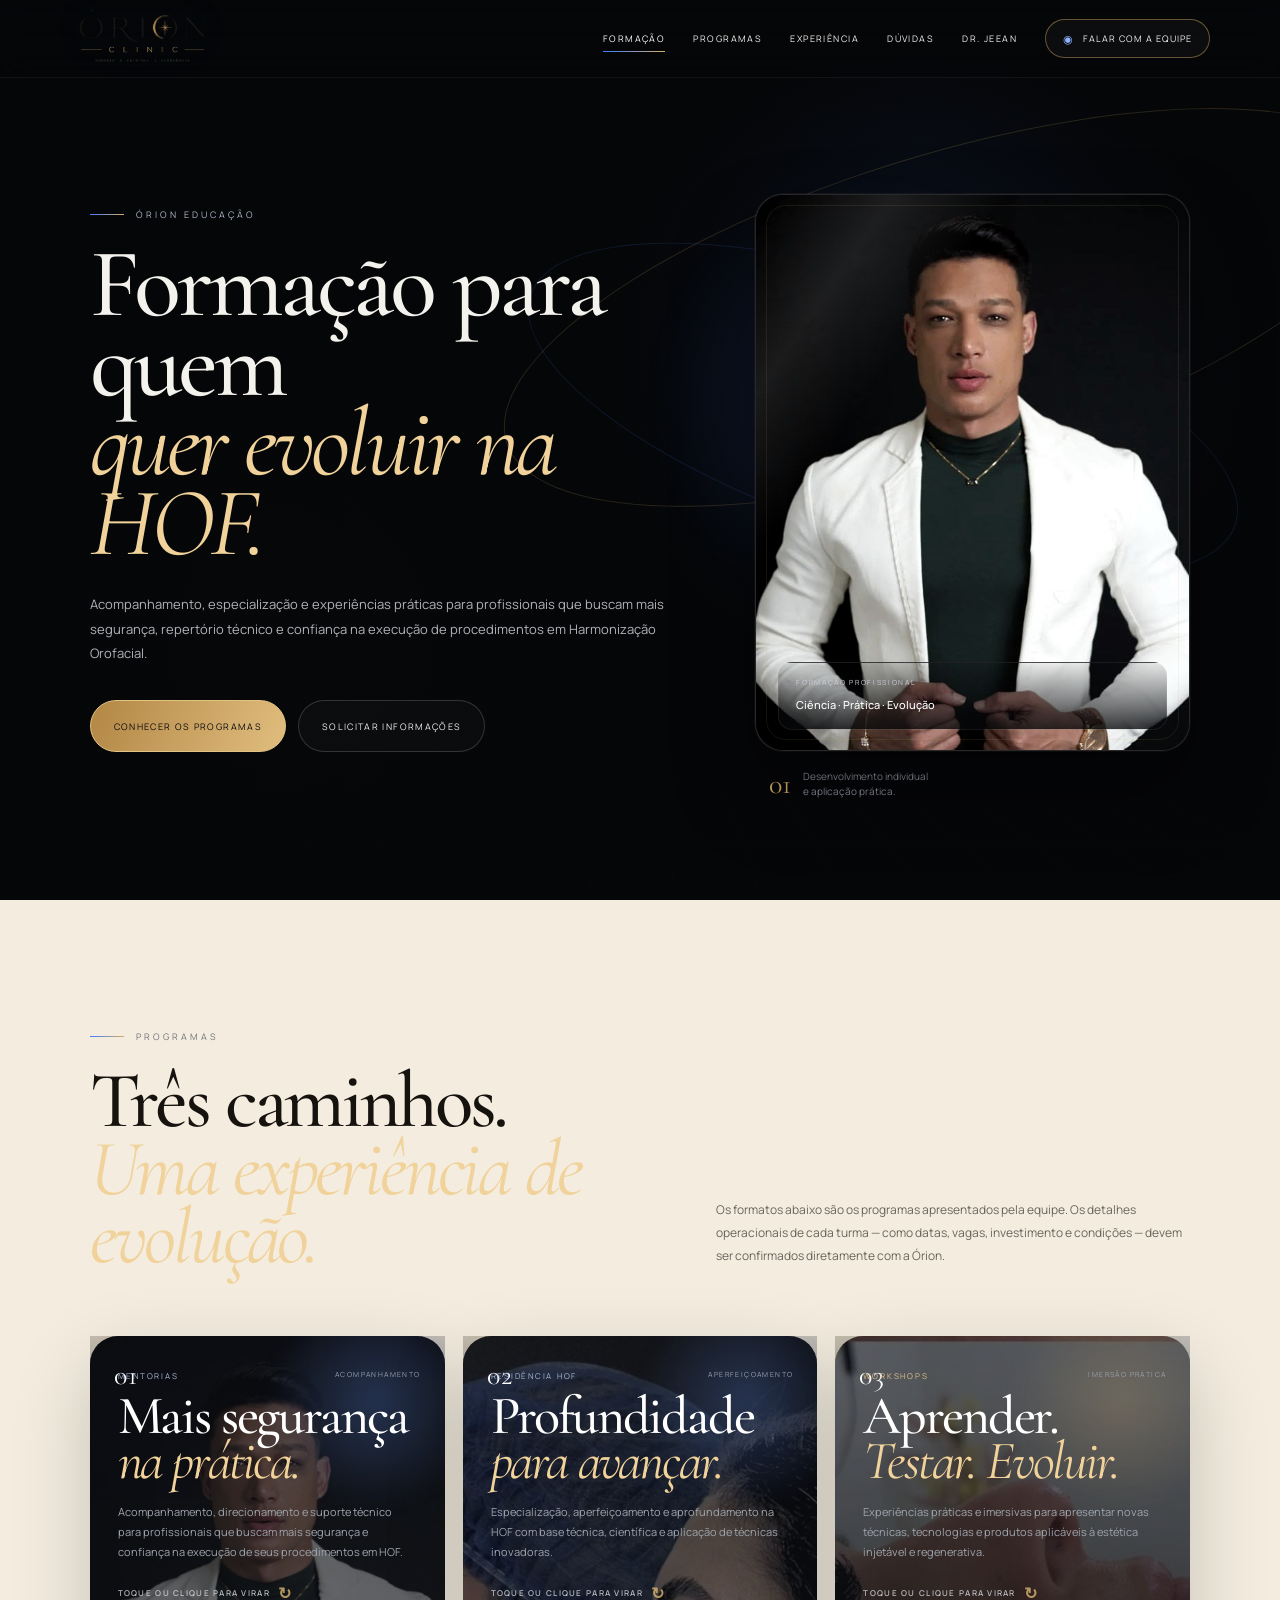
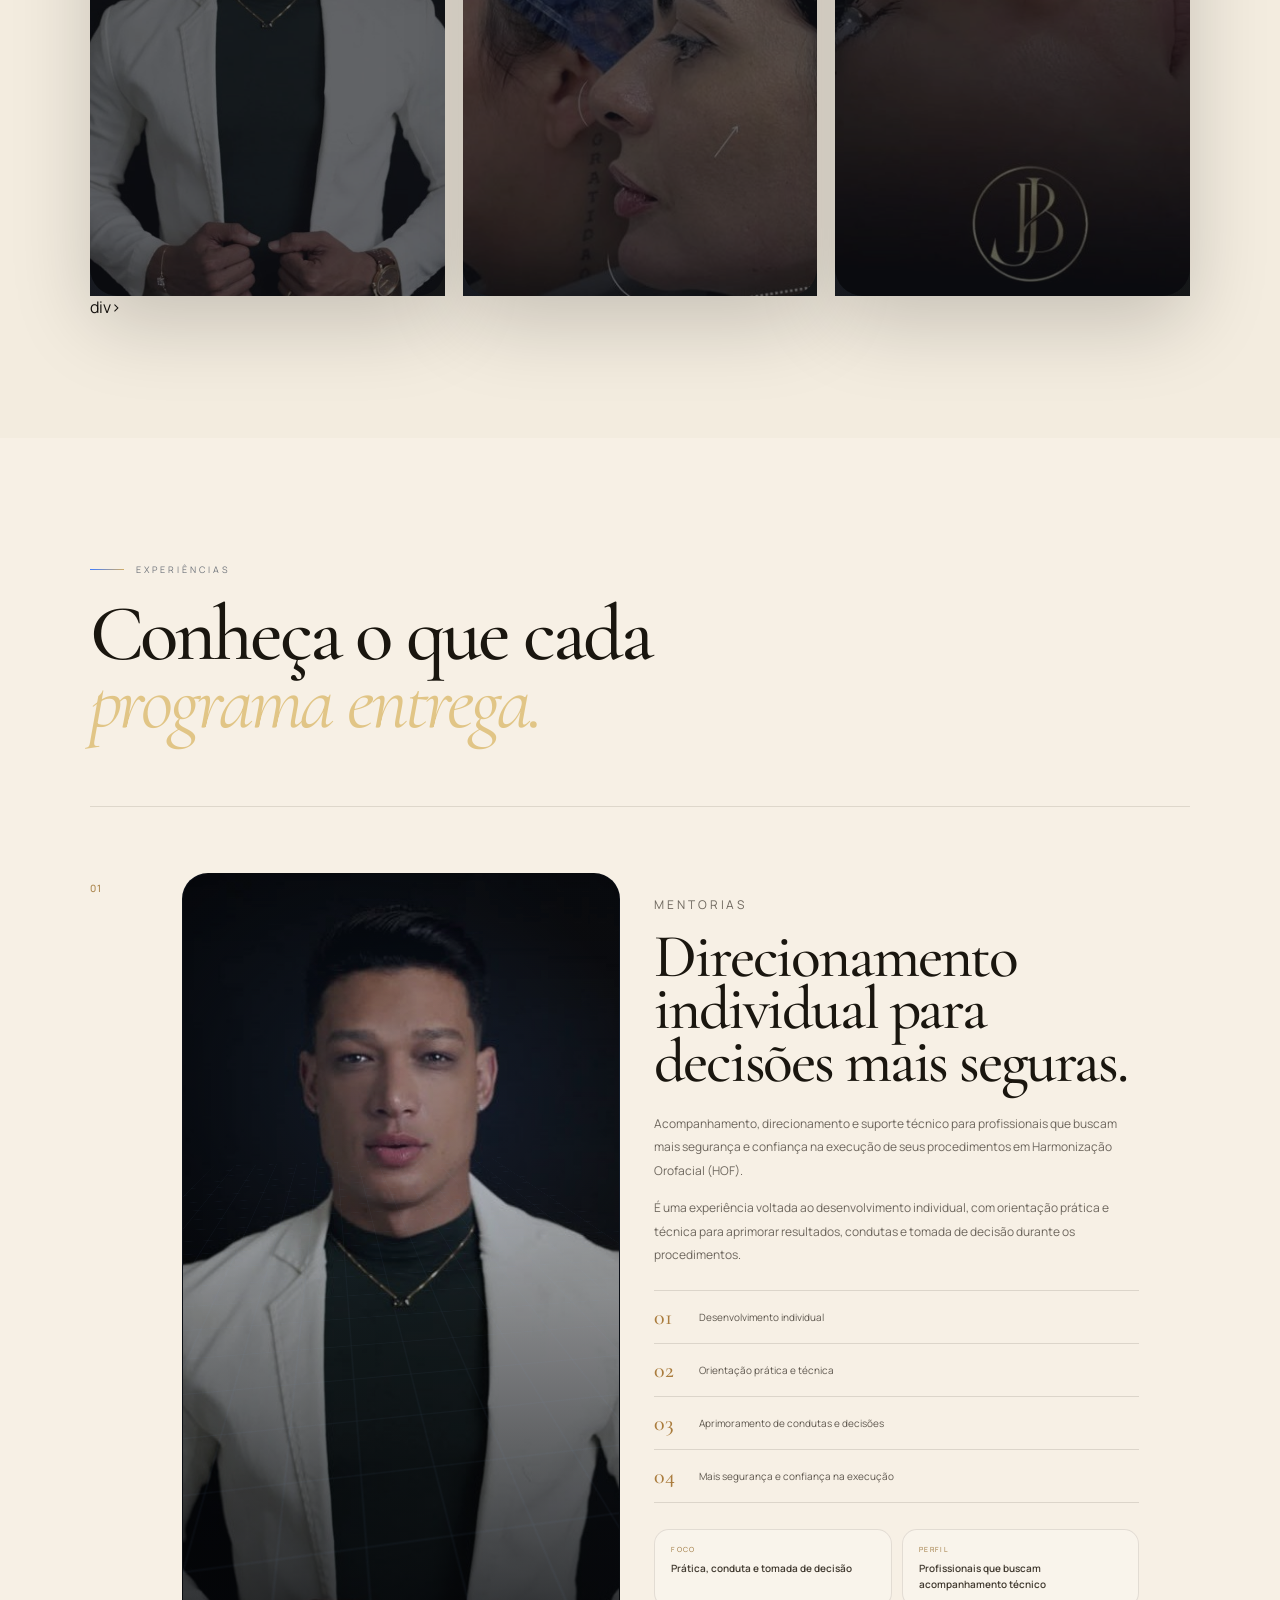
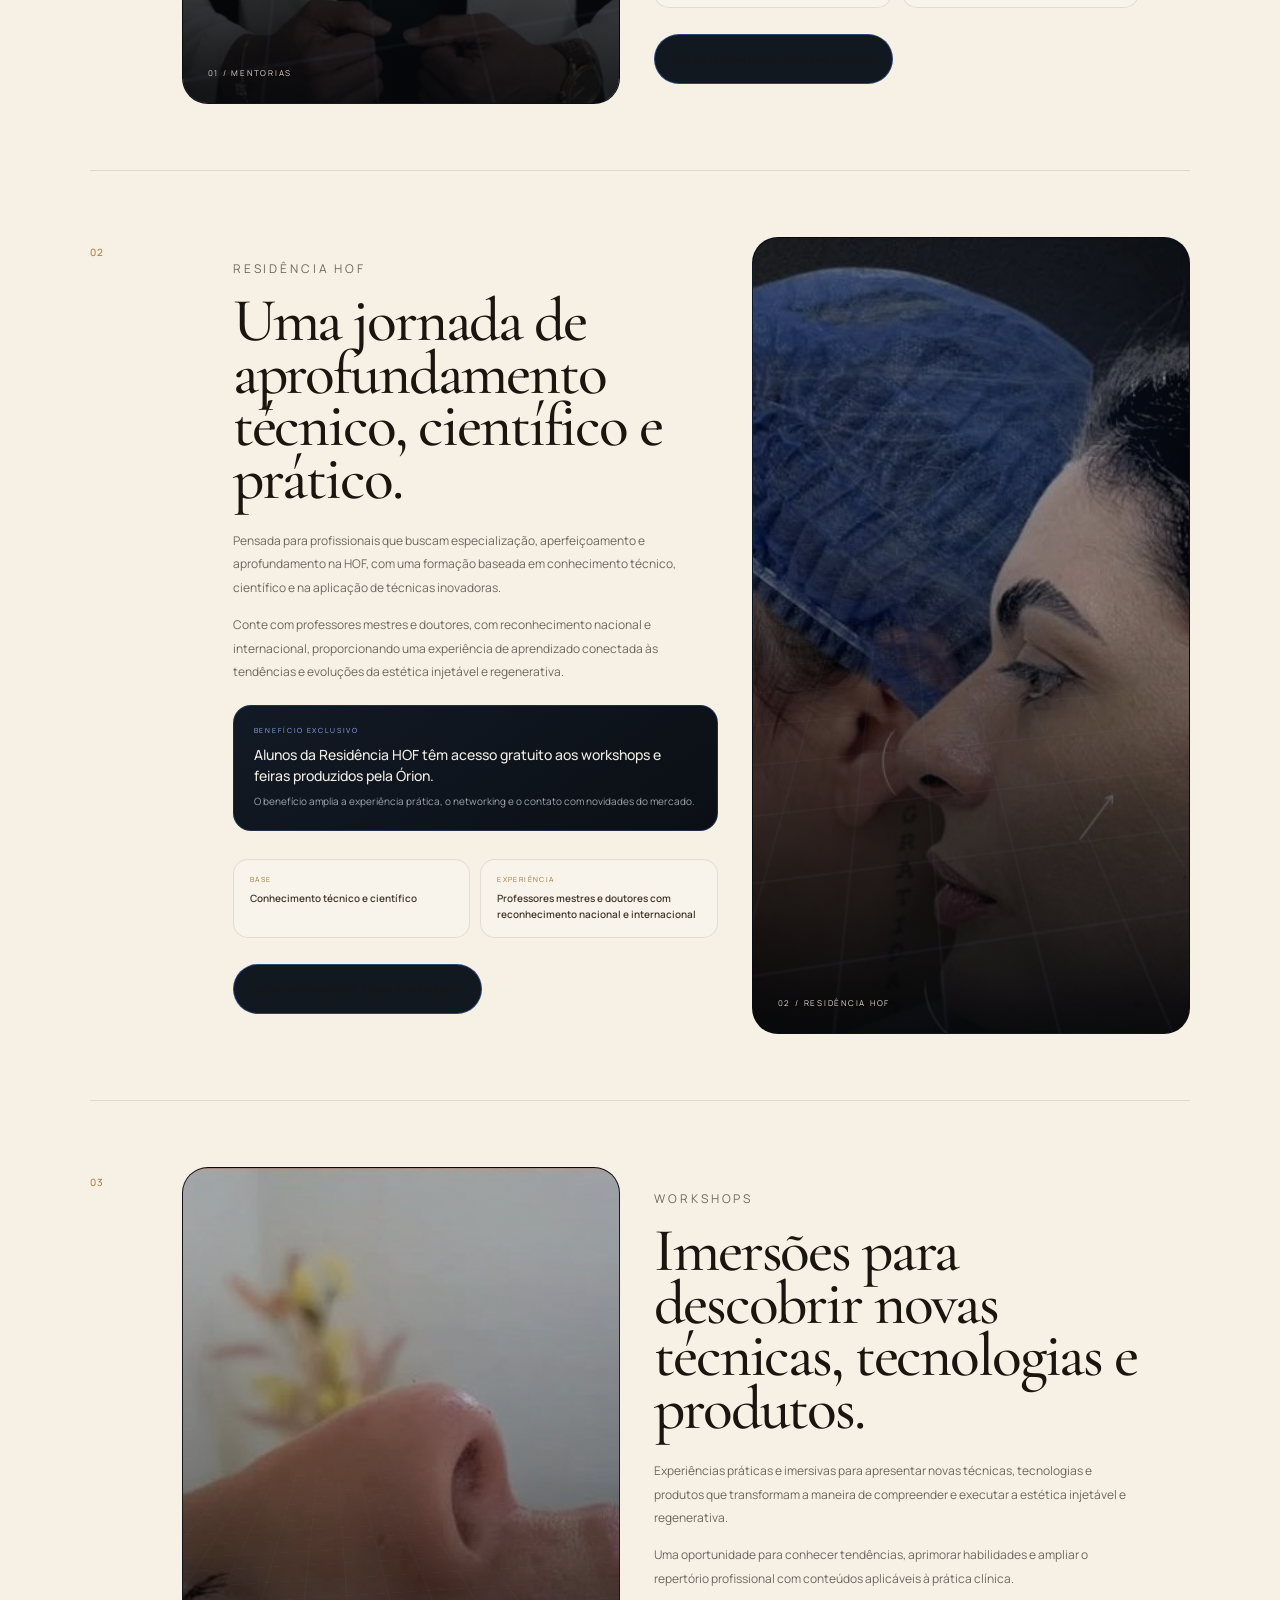
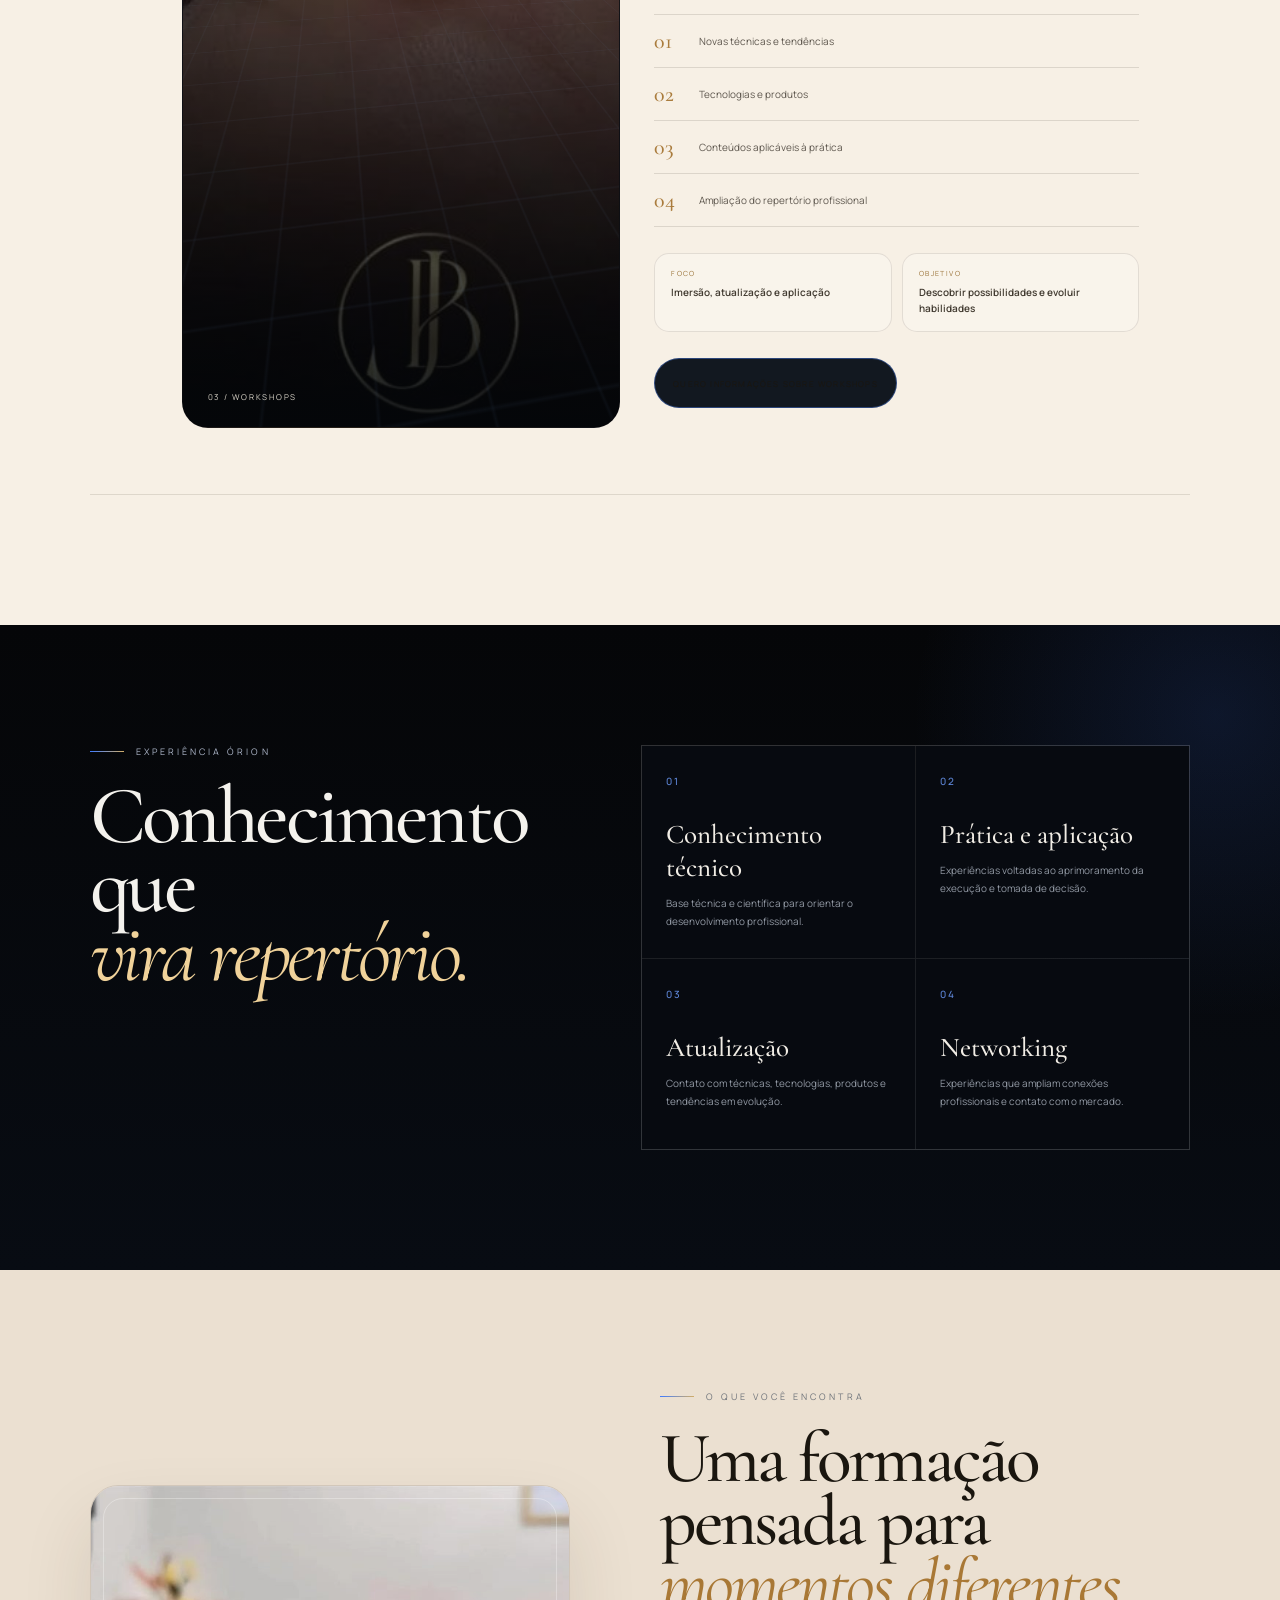
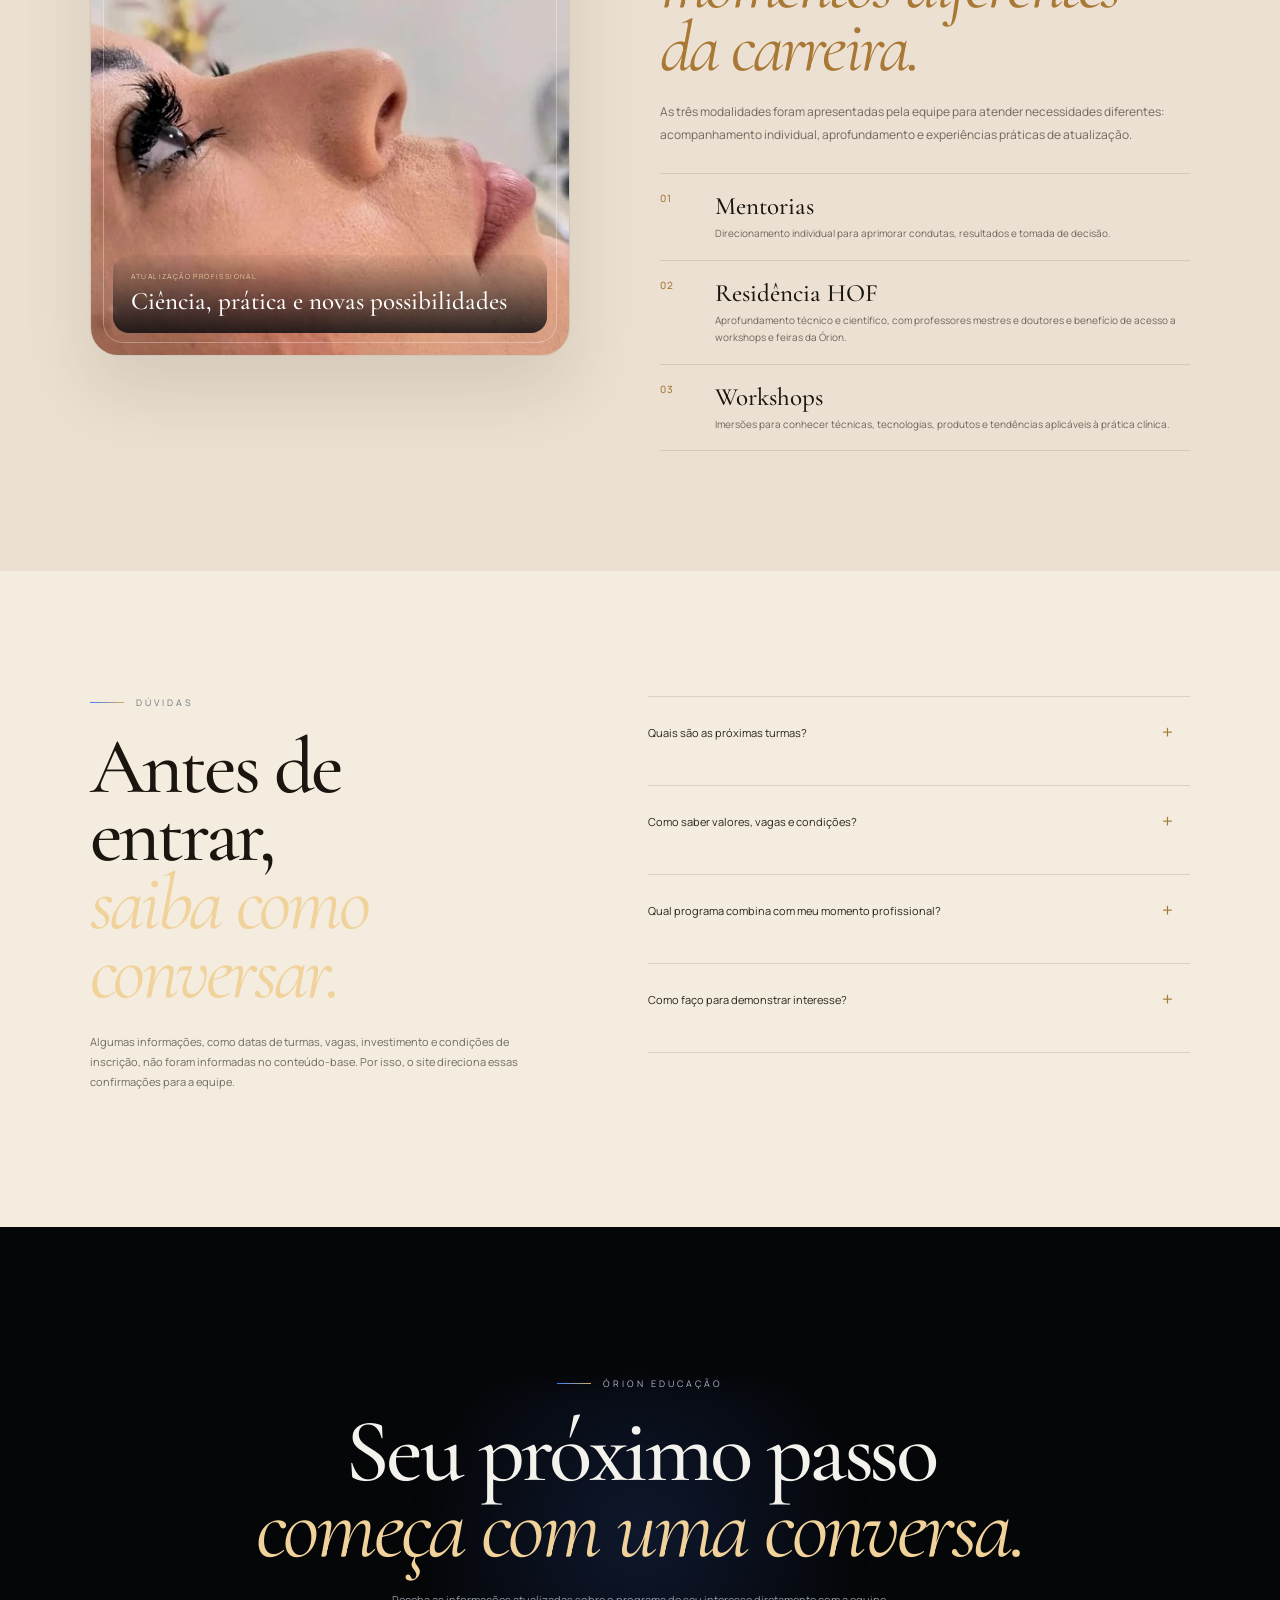
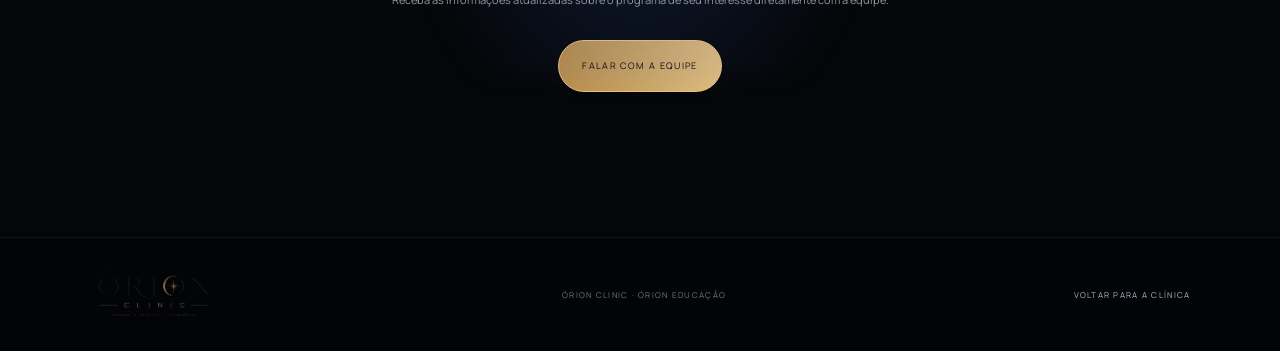
==== commit bae55a4b: "Atualiza páginas de cursos da Orion Clinic" ====
--- a/cursos.html
+++ b/cursos.html
@@ -3,86 +3,274 @@
 <head>
   <meta charset="utf-8">
   <meta name="viewport" content="width=device-width, initial-scale=1">
-  <meta name="description" content="Formação profissional com Dr. Jeean Bernardes — cursos, informações e contato direto com a equipe ÓRION CLINIC.">
-  <title>Formação Profissional — ÓRION CLINIC</title>
+  <meta name="description" content="ÓRION EDUCAÇÃO — Mentorias, Residência HOF e Workshops com Dr. Jeean Bernardes e professores convidados.">
+  <title>ÓRION EDUCAÇÃO — Formação Profissional</title>
   <link rel="preconnect" href="https://fonts.googleapis.com">
   <link rel="preconnect" href="https://fonts.gstatic.com" crossorigin>
-  <link href="https://fonts.googleapis.com/css2?family=Cormorant+Garamond:wght@400;500;600&family=Manrope:wght@400;500;600;700&display=swap" rel="stylesheet">
+  <link href="https://fonts.googleapis.com/css2?family=Cormorant+Garamond:wght@400;500;600;700&family=Manrope:wght@300;400;500;600;700&display=swap" rel="stylesheet">
   <link rel="stylesheet" href="css/style.css">
+  <link rel="stylesheet" href="css/cursos.css">
 </head>
-<body class="courses-page">
-  <header class="header solid" id="header">
-    <a href="index.html" class="brand" aria-label="Órion Clinic — voltar">
-      <img src="assets/logo/orion-logo-exact-ivory.png" alt="ÓRION CLINIC">
+<body class="education-page">
+  <header class="education-header">
+    <a class="education-brand" href="index.html" aria-label="Voltar para Órion Clinic">
+      <img src="assets/logo/orion-logo-transparent.png" alt="ÓRION CLINIC">
     </a>
-    <nav class="nav nav-static">
-      <a href="index.html">Início</a>
-      <a href="index.html#procedimentos">Procedimentos</a>
+    <nav class="education-nav" id="educationNav">
+      <a class="active" href="#topo">Formação</a>
+      <a href="#programas">Programas</a>
+      <a href="#metodo">Experiência</a>
+      <a href="#duvidas">Dúvidas</a>
       <a href="index.html#especialista">Dr. Jeean</a>
-      <a class="active" href="cursos.html">Formação</a>
-      <a href="index.html#contato">Contato</a>
     </nav>
-    <a class="header-cta whatsapp-link" data-message="Olá! Gostaria de conhecer os cursos e formações do Dr. Jeean Bernardes." href="https://wa.me/5531984200339" target="_blank" rel="noopener"><span>Falar com a equipe</span><span class="btn-arrow">↗</span></a>
+    <a class="education-cta" href="https://wa.me/5531984200339?text=Ol%C3%A1!%20Gostaria%20de%20conhecer%20os%20cursos%20da%20%C3%93rion%20Educa%C3%A7%C3%A3o." target="_blank" rel="noopener">
+      <span class="wa-mini" aria-hidden="true">◉</span> Falar com a equipe
+    </a>
+    <button class="education-menu" id="educationMenu" type="button" aria-expanded="false" aria-controls="educationNav" aria-label="Abrir menu"><span></span><span></span></button>
   </header>
 
-  <main>
-    <section class="courses-hero">
-      <div class="courses-hero-media"><img src="assets/images/image-06.jpeg" alt="Dr. Jeean Bernardes — formação profissional"></div>
-      <div class="courses-hero-overlay"></div>
-      <div class="courses-hero-content reveal">
-        <a href="index.html" class="back-link">← Voltar para a clínica</a>
-        <p class="eyebrow">FORMAÇÃO PROFISSIONAL</p>
-        <h1>Aprenda com a prática.<br><em>Conheça a formação do Dr. Jeean.</em></h1>
-        <p>Uma apresentação dedicada aos cursos e formações. Para saber qual curso está disponível, como funciona e quais são as próximas informações, fale diretamente com a equipe.</p>
-        <a class="btn btn-gold" href="https://wa.me/5531984200339?text=Ol%C3%A1!%20Gostaria%20de%20saber%20qual%20curso%20est%C3%A1%20dispon%C3%ADvel%20e%20como%20funciona." target="_blank" rel="noopener"><span>Quero saber qual curso</span><span>↗</span></a>
-      </div>
-    </section>
-
-    <section class="courses-panel section">
-      <div class="section-intro-row reveal">
-        <div><p class="eyebrow">COMO FUNCIONA</p><h2>Uma conversa começa<br><em>pela formação certa.</em></h2></div>
-        <p class="section-intro">Como as informações podem variar por turma e formação, a página foi pensada para apresentar o caminho de forma clara e levar você direto à equipe.</p>
-      </div>
-
-      <div class="course-steps">
-        <article class="course-step reveal"><span>01</span><h3>Conheça a formação</h3><p>Veja a proposta apresentada e escolha o tema ou formato sobre o qual deseja receber informações.</p></article>
-        <article class="course-step reveal"><span>02</span><h3>Receba os detalhes</h3><p>Converse com a equipe para saber o conteúdo, formato, datas, próximas turmas e demais informações disponíveis.</p></article>
-        <article class="course-step reveal"><span>03</span><h3>Fale diretamente</h3><p>Quando tiver interesse, o atendimento continua pelo WhatsApp da clínica para orientar os próximos passos.</p></article>
-      </div>
-    </section>
-
-    <section class="courses-feature section">
-      <div class="courses-feature-photo reveal"><img src="assets/images/image-01.jpeg" alt="Dr. Jeean Bernardes" loading="lazy"><span>DR. JEEAN BERNARDES</span></div>
-      <div class="courses-feature-copy reveal">
-        <p class="eyebrow">PROFESSOR · PALESTRANTE · MENTOR</p>
-        <h2>Formação com<br><em>visão de prática.</em></h2>
-        <p>O espaço de formação reúne as informações apresentadas pela clínica sobre cursos, aperfeiçoamento e contato com o Dr. Jeean Bernardes.</p>
-        <div class="course-facts">
-          <div><b>01</b><span>Programação atual</span></div>
-          <div><b>02</b><span>Formato e dinâmica</span></div>
-          <div><b>03</b><span>Próximas turmas</span></div>
-          <div><b>04</b><span>Inscrição e condições</span></div>
-        </div>
-        <a class="btn btn-whatsapp" href="https://wa.me/5531984200339?text=Ol%C3%A1!%20Gostaria%20de%20receber%20as%20informa%C3%A7%C3%B5es%20atuais%20sobre%20os%20cursos%20e%20forma%C3%A7%C3%B5es%20do%20Dr.%20Jeean%20Bernardes." target="_blank" rel="noopener"><span class="whatsapp-icon">WA</span> Receber informações no WhatsApp</a>
-      </div>
-    </section>
-
-    <section class="courses-cta section">
-      <div class="cta-box reveal">
-        <p class="eyebrow">FALE COM A EQUIPE</p>
-        <h2>Quer saber qual curso<br><em>está disponível agora?</em></h2>
-        <p>Envie uma mensagem e receba a programação atual diretamente no WhatsApp.</p>
-        <a class="btn btn-gold" href="https://wa.me/5531984200339?text=Ol%C3%A1!%20Quero%20saber%20qual%20curso%20est%C3%A1%20dispon%C3%ADvel%20agora%20e%20como%20funciona." target="_blank" rel="noopener">Conversar com a equipe <span>↗</span></a>
-      </div>
+  <main id="topo">
+    <section class="education-hero">
+      <div class="education-hero-grid"></div>
+      <div class="education-orbit education-orbit-a"></div>
+      <div class="education-orbit education-orbit-b"></div>
+      <div class="education-glow"></div>
+      <div class="education-hero-copy reveal-edu">
+        <p class="education-kicker"><span></span> ÓRION EDUCAÇÃO</p>
+        <h1>Formação para quem<br><em>quer evoluir na HOF.</em></h1>
+        <p class="education-lead">Acompanhamento, especialização e experiências práticas para profissionais que buscam mais segurança, repertório técnico e confiança na execução de procedimentos em Harmonização Orofacial.</p>
+        <div class="education-hero-actions">
+          <a class="edu-button primary" href="#programas">Conhecer os programas</a>
+          <a class="edu-button ghost" href="https://wa.me/5531984200339?text=Ol%C3%A1!%20Gostaria%20de%20receber%20as%20informa%C3%A7%C3%B5es%20dos%20programas%20da%20%C3%93rion%20Educa%C3%A7%C3%A3o." target="_blank" rel="noopener">Solicitar informações</a>
+        </div>
+      </div>
+      <div class="education-hero-visual reveal-edu">
+        <div class="hero-frame">
+          <img src="assets/images/image-06.jpeg" alt="Formação profissional na Órion Educação" loading="eager">
+          <div class="hero-frame-shine"></div>
+          <div class="hero-frame-label"><span>FORMAÇÃO PROFISSIONAL</span><strong>Ciência · Prática · Evolução</strong></div>
+        </div>
+        <div class="hero-note"><span>01</span><p>Desenvolvimento individual<br>e aplicação prática.</p></div>
+      </div>
+    </section>
+
+    <section class="programs" id="programas">
+      <div class="programs-head reveal-edu">
+        <div>
+          <p class="education-kicker dark"><span></span> PROGRAMAS</p>
+          <h2>Três caminhos.<br><em>Uma experiência de evolução.</em></h2>
+        </div>
+        <p>Os formatos abaixo são os programas apresentados pela equipe. Os detalhes operacionais de cada turma — como datas, vagas, investimento e condições — devem ser confirmados diretamente com a Órion.</p>
+      </div>
+
+      <div class="program-grid program-flip-grid">
+        <article class="program-card program-flip-card program-mentoria reveal-edu" data-flip-card tabindex="0" role="button" aria-pressed="false" aria-label="Abrir detalhes das Mentorias">
+          <div class="program-flip-inner">
+            <div class="program-face program-front">
+              <img class="program-card-image" src="assets/images/image-06.jpeg" alt="Dr. Jeean Bernardes em contexto profissional" loading="lazy">
+              <div class="program-card-top"><span>01</span><small>ACOMPANHAMENTO</small></div>
+              <div class="program-card-glow"></div>
+              <div class="program-card-content">
+                <p class="program-type">MENTORIAS</p>
+                <h3>Mais segurança<br><em>na prática.</em></h3>
+                <p>Acompanhamento, direcionamento e suporte técnico para profissionais que buscam mais segurança e confiança na execução de seus procedimentos em HOF.</p>
+                <div class="flip-hint">TOQUE OU CLIQUE PARA VIRAR <span>↻</span></div>
+              </div>
+            </div>
+            <div class="program-face program-back">
+              <div class="program-back-number">01</div>
+              <p class="program-type">MENTORIAS</p>
+              <h3>Direcionamento<br><em>individual.</em></h3>
+              <p>A experiência é voltada ao desenvolvimento individual, com orientação prática e técnica para aprimorar resultados, condutas e tomada de decisão durante os procedimentos.</p>
+              <div class="program-back-points">
+                <span>Desenvolvimento individual</span>
+                <span>Suporte técnico</span>
+                <span>Conduta e tomada de decisão</span>
+              </div>
+              <a class="program-detail-btn" href="mentorias.html" onclick="event.stopPropagation()">Ver página completa <span>↗</span></a>
+            </div>
+          </div>
+        </article>
+
+        <article class="program-card program-flip-card program-residencia reveal-edu" data-flip-card tabindex="0" role="button" aria-pressed="false" aria-label="Abrir detalhes da Residência HOF">
+          <div class="program-flip-inner">
+            <div class="program-face program-front">
+              <img class="program-card-image" src="assets/images/image-05.jpeg" alt="Estudo de estética facial e proporções" loading="lazy">
+              <div class="program-card-top"><span>02</span><small>APERFEIÇOAMENTO</small></div>
+              <div class="program-card-glow"></div>
+              <div class="program-card-content">
+                <p class="program-type">RESIDÊNCIA HOF</p>
+                <h3>Profundidade<br><em>para avançar.</em></h3>
+                <p>Especialização, aperfeiçoamento e aprofundamento na HOF com base técnica, científica e aplicação de técnicas inovadoras.</p>
+                <div class="flip-hint">TOQUE OU CLIQUE PARA VIRAR <span>↻</span></div>
+              </div>
+            </div>
+            <div class="program-face program-back">
+              <div class="program-back-number">02</div>
+              <p class="program-type">RESIDÊNCIA HOF</p>
+              <h3>Profundidade<br><em>técnica e científica.</em></h3>
+              <p>Formação para profissionais que buscam especialização, aperfeiçoamento e aprofundamento, com professores mestres e doutores e reconhecimento nacional e internacional.</p>
+              <div class="program-back-points">
+                <span>Base técnica e científica</span>
+                <span>Técnicas inovadoras</span>
+                <span>Workshops e feiras da Órion</span>
+              </div>
+              <a class="program-detail-btn" href="residencia-hof.html" onclick="event.stopPropagation()">Ver página completa <span>↗</span></a>
+            </div>
+          </div>
+        </article>
+
+        <article class="program-card program-flip-card program-workshop reveal-edu" data-flip-card tabindex="0" role="button" aria-pressed="false" aria-label="Abrir detalhes dos Workshops">
+          <div class="program-flip-inner">
+            <div class="program-face program-front">
+              <img class="program-card-image" src="assets/images/image-03.jpeg" alt="Procedimento facial em contexto clínico" loading="lazy">
+              <div class="program-card-top"><span>03</span><small>IMERSÃO PRÁTICA</small></div>
+              <div class="program-card-glow"></div>
+              <div class="program-card-content">
+                <p class="program-type">WORKSHOPS</p>
+                <h3>Aprender.<br><em>Testar. Evoluir.</em></h3>
+                <p>Experiências práticas e imersivas para apresentar novas técnicas, tecnologias e produtos aplicáveis à estética injetável e regenerativa.</p>
+                <div class="flip-hint">TOQUE OU CLIQUE PARA VIRAR <span>↻</span></div>
+              </div>
+            </div>
+            <div class="program-face program-back">
+              <div class="program-back-number">03</div>
+              <p class="program-type">WORKSHOPS</p>
+              <h3>Imersão para<br><em>ampliar repertório.</em></h3>
+              <p>Uma experiência para conhecer tendências, aprimorar habilidades e ampliar o repertório profissional com conteúdos aplicáveis à prática clínica.</p>
+              <div class="program-back-points">
+                <span>Novas técnicas e tecnologias</span>
+                <span>Produtos e tendências</span>
+                <span>Aplicação prática</span>
+              </div>
+              <a class="program-detail-btn" href="workshops.html" onclick="event.stopPropagation()">Ver página completa <span>↗</span></a>
+            </div>
+          </div>
+        </article>
+      </div>div>
+    </section>
+
+    <section class="program-details" id="experiencias">
+      <div class="program-detail-intro reveal-edu">
+        <p class="education-kicker dark"><span></span> EXPERIÊNCIAS</p>
+        <h2>Conheça o que cada<br><em>programa entrega.</em></h2>
+      </div>
+
+      <article class="detail-row reveal-edu" id="mentorias">
+        <div class="detail-index">01</div>
+        <div class="detail-visual detail-visual-mentoria"><img src="assets/images/image-06.jpeg" alt="Dr. Jeean Bernardes" loading="lazy"><div class="detail-visual-grid"></div><div class="detail-visual-overlay"></div><span>01 / MENTORIAS</span></div>
+        <div class="detail-copy">
+          <p class="detail-tag">MENTORIAS</p>
+          <h3>Direcionamento individual para decisões mais seguras.</h3>
+          <p>Acompanhamento, direcionamento e suporte técnico para profissionais que buscam mais segurança e confiança na execução de seus procedimentos em Harmonização Orofacial (HOF).</p>
+          <p>É uma experiência voltada ao desenvolvimento individual, com orientação prática e técnica para aprimorar resultados, condutas e tomada de decisão durante os procedimentos.</p>
+          <div class="detail-points">
+            <div><strong>01</strong><span>Desenvolvimento individual</span></div>
+            <div><strong>02</strong><span>Orientação prática e técnica</span></div>
+            <div><strong>03</strong><span>Aprimoramento de condutas e decisões</span></div>
+            <div><strong>04</strong><span>Mais segurança e confiança na execução</span></div>
+          </div>
+          <div class="detail-info-grid"><div><small>FOCO</small><strong>Prática, conduta e tomada de decisão</strong></div><div><small>PERFIL</small><strong>Profissionais que buscam acompanhamento técnico</strong></div></div>
+          <a class="detail-cta" href="https://wa.me/5531984200339?text=Ol%C3%A1!%20Tenho%20interesse%20nas%20Mentorias%20da%20%C3%93rion%20Educa%C3%A7%C3%A3o." target="_blank" rel="noopener">Quero informações sobre Mentorias</a>
+        </div>
+      </article>
+
+      <article class="detail-row detail-row-reverse reveal-edu" id="residencia">
+        <div class="detail-index">02</div>
+        <div class="detail-visual detail-visual-residencia"><img src="assets/images/image-05.jpeg" alt="Estudo de estética facial e proporções" loading="lazy"><div class="detail-visual-grid"></div><div class="detail-visual-overlay"></div><span>02 / RESIDÊNCIA HOF</span></div>
+        <div class="detail-copy">
+          <p class="detail-tag">RESIDÊNCIA HOF</p>
+          <h3>Uma jornada de aprofundamento técnico, científico e prático.</h3>
+          <p>Pensada para profissionais que buscam especialização, aperfeiçoamento e aprofundamento na HOF, com uma formação baseada em conhecimento técnico, científico e na aplicação de técnicas inovadoras.</p>
+          <p>Conte com professores mestres e doutores, com reconhecimento nacional e internacional, proporcionando uma experiência de aprendizado conectada às tendências e evoluções da estética injetável e regenerativa.</p>
+          <div class="exclusive-benefit">
+            <span>BENEFÍCIO EXCLUSIVO</span>
+            <strong>Alunos da Residência HOF têm acesso gratuito aos workshops e feiras produzidos pela Órion.</strong>
+            <p>O benefício amplia a experiência prática, o networking e o contato com novidades do mercado.</p>
+          </div>
+          <div class="detail-info-grid"><div><small>BASE</small><strong>Conhecimento técnico e científico</strong></div><div><small>EXPERIÊNCIA</small><strong>Professores mestres e doutores com reconhecimento nacional e internacional</strong></div></div>
+          <a class="detail-cta" href="https://wa.me/5531984200339?text=Ol%C3%A1!%20Tenho%20interesse%20na%20Resid%C3%AAncia%20HOF%20da%20%C3%93rion%20Educa%C3%A7%C3%A3o." target="_blank" rel="noopener">Quero informações sobre a Residência</a>
+        </div>
+      </article>
+
+      <article class="detail-row reveal-edu" id="workshops">
+        <div class="detail-index">03</div>
+        <div class="detail-visual detail-visual-workshop"><img src="assets/images/image-03.jpeg" alt="Experiência prática em estética facial" loading="lazy"><div class="detail-visual-grid"></div><div class="detail-visual-overlay"></div><span>03 / WORKSHOPS</span></div>
+        <div class="detail-copy">
+          <p class="detail-tag">WORKSHOPS</p>
+          <h3>Imersões para descobrir novas técnicas, tecnologias e produtos.</h3>
+          <p>Experiências práticas e imersivas para apresentar novas técnicas, tecnologias e produtos que transformam a maneira de compreender e executar a estética injetável e regenerativa.</p>
+          <p>Uma oportunidade para conhecer tendências, aprimorar habilidades e ampliar o repertório profissional com conteúdos aplicáveis à prática clínica.</p>
+          <div class="detail-points">
+            <div><strong>01</strong><span>Novas técnicas e tendências</span></div>
+            <div><strong>02</strong><span>Tecnologias e produtos</span></div>
+            <div><strong>03</strong><span>Conteúdos aplicáveis à prática</span></div>
+            <div><strong>04</strong><span>Ampliação do repertório profissional</span></div>
+          </div>
+          <div class="detail-info-grid"><div><small>FOCO</small><strong>Imersão, atualização e aplicação</strong></div><div><small>OBJETIVO</small><strong>Descobrir possibilidades e evoluir habilidades</strong></div></div>
+          <a class="detail-cta" href="https://wa.me/5531984200339?text=Ol%C3%A1!%20Tenho%20interesse%20nos%20Workshops%20da%20%C3%93rion%20Educa%C3%A7%C3%A3o." target="_blank" rel="noopener">Quero informações sobre Workshops</a>
+        </div>
+      </article>
+    </section>
+
+    <section class="method" id="metodo">
+      <div class="method-inner reveal-edu">
+        <div>
+          <p class="education-kicker"><span></span> EXPERIÊNCIA ÓRION</p>
+          <h2>Conhecimento que<br><em>vira repertório.</em></h2>
+        </div>
+        <div class="method-grid">
+          <div><span>01</span><strong>Conhecimento técnico</strong><p>Base técnica e científica para orientar o desenvolvimento profissional.</p></div>
+          <div><span>02</span><strong>Prática e aplicação</strong><p>Experiências voltadas ao aprimoramento da execução e tomada de decisão.</p></div>
+          <div><span>03</span><strong>Atualização</strong><p>Contato com técnicas, tecnologias, produtos e tendências em evolução.</p></div>
+          <div><span>04</span><strong>Networking</strong><p>Experiências que ampliam conexões profissionais e contato com o mercado.</p></div>
+        </div>
+      </div>
+    </section>
+
+    <section class="education-showcase">
+      <div class="showcase-image reveal-edu"><img src="assets/images/image-04.jpeg" alt="Detalhe de estética facial" loading="lazy"><div class="showcase-image-label"><span>ATUALIZAÇÃO PROFISSIONAL</span><strong>Ciência, prática e novas possibilidades</strong></div></div>
+      <div class="showcase-copy reveal-edu">
+        <p class="education-kicker dark"><span></span> O QUE VOCÊ ENCONTRA</p>
+        <h2>Uma formação pensada para <em>momentos diferentes da carreira.</em></h2>
+        <p>As três modalidades foram apresentadas pela equipe para atender necessidades diferentes: acompanhamento individual, aprofundamento e experiências práticas de atualização.</p>
+        <div class="showcase-list">
+          <div><span>01</span><div><strong>Mentorias</strong><p>Direcionamento individual para aprimorar condutas, resultados e tomada de decisão.</p></div></div>
+          <div><span>02</span><div><strong>Residência HOF</strong><p>Aprofundamento técnico e científico, com professores mestres e doutores e benefício de acesso a workshops e feiras da Órion.</p></div></div>
+          <div><span>03</span><div><strong>Workshops</strong><p>Imersões para conhecer técnicas, tecnologias, produtos e tendências aplicáveis à prática clínica.</p></div></div>
+        </div>
+      </div>
+    </section>
+
+    <section class="faq" id="duvidas">
+      <div class="faq-head reveal-edu">
+        <p class="education-kicker dark"><span></span> DÚVIDAS</p>
+        <h2>Antes de entrar,<br><em>saiba como conversar.</em></h2>
+        <p>Algumas informações, como datas de turmas, vagas, investimento e condições de inscrição, não foram informadas no conteúdo-base. Por isso, o site direciona essas confirmações para a equipe.</p>
+      </div>
+      <div class="faq-list reveal-edu">
+        <button class="faq-item" type="button"><span>Quais são as próximas turmas?</span><i>+</i><p>As próximas turmas devem ser confirmadas diretamente com a equipe da Órion Educação.</p></button>
+        <button class="faq-item" type="button"><span>Como saber valores, vagas e condições?</span><i>+</i><p>Solicite as informações atualizadas pelo WhatsApp da equipe.</p></button>
+        <button class="faq-item" type="button"><span>Qual programa combina com meu momento profissional?</span><i>+</i><p>A equipe pode orientar você sobre Mentorias, Residência HOF e Workshops de acordo com o objetivo que deseja alcançar.</p></button>
+        <button class="faq-item" type="button"><span>Como faço para demonstrar interesse?</span><i>+</i><p>Use qualquer botão de contato desta página. A mensagem já identifica o programa que você escolheu.</p></button>
+      </div>
+    </section>
+
+    <section class="education-final-cta">
+      <div class="education-final-glow"></div>
+      <p class="education-kicker"><span></span> ÓRION EDUCAÇÃO</p>
+      <h2>Seu próximo passo<br><em>começa com uma conversa.</em></h2>
+      <p>Receba as informações atualizadas sobre o programa de seu interesse diretamente com a equipe.</p>
+      <a class="edu-button primary" href="https://wa.me/5531984200339?text=Ol%C3%A1!%20Quero%20conhecer%20os%20programas%20da%20%C3%93rion%20Educa%C3%A7%C3%A3o." target="_blank" rel="noopener">Falar com a equipe</a>
     </section>
   </main>
 
-  <footer class="footer">
-    <div class="footer-brand"><img src="assets/logo/orion-logo-exact-ivory.png" alt="ÓRION CLINIC"><span>CIÊNCIA · ESTÉTICA · EXCELÊNCIA</span></div>
-    <div class="footer-links"><a href="index.html">Início</a><a href="index.html#procedimentos">Procedimentos</a><a href="cursos.html">Formação</a><a href="index.html#contato">Contato</a></div>
-    <small>© 2026 Órion Clinic. Todos os direitos reservados.</small>
+  <footer class="education-footer">
+    <a href="index.html"><img src="assets/logo/orion-logo-transparent.png" alt="ÓRION CLINIC"></a>
+    <span>ÓRION CLINIC · ÓRION EDUCAÇÃO</span>
+    <a href="index.html#contato">Voltar para a clínica</a>
   </footer>
-  <a class="floating-whatsapp whatsapp-link" data-message="Olá! Gostaria de conhecer os cursos e formações do Dr. Jeean Bernardes." href="https://wa.me/5531984200339" target="_blank" rel="noopener" aria-label="Falar no WhatsApp"><span class="whatsapp-icon">WA</span></a>
-  <script src="js/script.js"></script>
+
+  <script src="js/cursos.js"></script>
 </body>
 </html>
--- a/css/style.css
+++ b/css/style.css
@@ -1,722 +1,587 @@
 :root{
-  --ink:#090807;
-  --ink-soft:#100f0d;
-  --ink-card:#14120f;
-  --paper:#f4efe5;
-  --paper-2:#e9e0cf;
-  --gold:#b98a45;
-  --gold-light:#dfc38e;
-  --gold-pale:#f0ddb4;
-  --white:#fbf8f1;
-  --text:#211d18;
-  --muted:#8f887f;
-  --muted-dark:#696259;
-  --line-dark:rgba(255,255,255,.10);
-  --line-light:rgba(33,29,24,.12);
-  --green:#26392d;
-  --shadow:0 30px 100px rgba(0,0,0,.34);
-  --serif:"Cormorant Garamond",Georgia,serif;
-  --sans:"Manrope",Arial,sans-serif;
-}
-*{box-sizing:border-box;margin:0;padding:0}
-html{scroll-behavior:smooth;background:var(--ink)}
-body{font-family:var(--sans);background:var(--ink);color:var(--white);overflow-x:hidden}
+  --black:#070605;--black-2:#0c0a08;--panel:#12100d;--cream:#f4ecdd;--cream-2:#e8ddca;
+  --gold:#bd9551;--gold-2:#e1c586;--gold-soft:rgba(225,197,134,.2);--line:rgba(225,197,134,.18);
+  --muted:#9e9588;--muted-2:#746d63;--white:#fffdf8;--wa:#c8aa6d;
+}
+*{box-sizing:border-box}
+html{scroll-behavior:smooth}
+body{margin:0;background:var(--black);color:var(--white);font-family:Manrope,Arial,sans-serif;overflow-x:hidden}
 body.lock{overflow:hidden}
-a{color:inherit;text-decoration:none}
-button{font:inherit}
-img{display:block;max-width:100%;height:auto}
-
-/* INTRO — logo original, sem redesenho */
-.intro{position:fixed;inset:0;z-index:3000;display:grid;place-items:center;background:
-  radial-gradient(circle at 50% 45%,rgba(190,143,74,.12),transparent 28%),
-  linear-gradient(180deg,#060504 0%,#0a0806 100%);transition:opacity .75s ease,visibility .75s ease}
+a{color:inherit;text-decoration:none}button{font:inherit}
+
+/* INTRO */
+.intro{position:fixed;inset:0;z-index:9999;background:#020201;display:grid;place-items:center;overflow:hidden;transition:opacity .9s ease,visibility .9s ease}
 .intro.hide{opacity:0;visibility:hidden;pointer-events:none}
-.intro-glow{position:absolute;width:46vw;height:46vw;border-radius:50%;background:radial-gradient(circle,rgba(194,150,78,.20),transparent 68%);filter:blur(26px);opacity:.7}
-.intro-grid{display:none}
-.intro-card{position:relative;width:min(930px,78vw);padding:clamp(26px,4vw,54px);background:#fbfaf8;border:1px solid rgba(255,255,255,.75);box-shadow:0 32px 120px rgba(0,0,0,.60),0 0 80px rgba(190,143,74,.10);animation:introCardIn 1s cubic-bezier(.16,1,.3,1) both}
-.intro-logo{width:100%;height:auto;object-fit:contain;animation:introLogoIn 1.15s .1s cubic-bezier(.16,1,.3,1) both}
-.intro-loader{position:absolute;left:50%;bottom:34px;transform:translateX(-50%);width:min(210px,32vw);height:1px;background:rgba(255,255,255,.12);overflow:hidden}
-.intro-loader span{display:block;width:0;height:100%;background:linear-gradient(90deg,transparent,var(--gold),#fff3d6);animation:introLoad 2.9s ease forwards}
-.site{opacity:0;transform:translateY(12px);transition:opacity 1s ease,transform 1s cubic-bezier(.16,1,.3,1)}
-.site.ready{opacity:1;transform:none}
-@keyframes introCardIn{from{opacity:0;transform:translateY(16px) scale(.97)}to{opacity:1;transform:none}}
-@keyframes introLogoIn{from{opacity:0;transform:scale(.94);filter:blur(7px)}to{opacity:1;transform:none;filter:none}}
-@keyframes introLoad{to{width:100%}}
-
-/* SHARED */
-.eyebrow{font-size:10px;line-height:1;letter-spacing:.38em;text-transform:uppercase;color:var(--gold-light);font-weight:700}
-.section{padding:clamp(84px,9vw,128px) 7vw}
-.section-intro-row,.formation-top{display:grid;grid-template-columns:minmax(0,1.15fr) minmax(280px,.75fr);gap:80px;align-items:end;margin-bottom:52px}
-.section-intro-row h2,.formation-top h2{margin-top:18px;font:500 clamp(3rem,5.3vw,5.8rem)/.86 var(--serif);letter-spacing:-.035em;color:var(--white)}
-.section-intro-row h2 em,.formation-top h2 em,.specialist-copy h2 em,.formation-card h3 em,.courses-hero h1 em,.courses-feature-copy h2 em,.cta-box h2 em{color:var(--gold-light);font-style:italic}
-.section-intro{font-size:13px;line-height:1.85;color:var(--muted);max-width:560px}
-.reveal{opacity:0;transform:translateY(20px);transition:opacity .7s ease,transform .75s cubic-bezier(.16,1,.3,1)}
-.reveal.visible{opacity:1;transform:none}
+.intro-noise{position:absolute;inset:-50%;opacity:.045;background-image:url("data:image/svg+xml,%3Csvg viewBox='0 0 180 180' xmlns='http://www.w3.org/2000/svg'%3E%3Cfilter id='n'%3E%3CfeTurbulence type='fractalNoise' baseFrequency='.85' numOctaves='3' stitchTiles='stitch'/%3E%3C/filter%3E%3Crect width='100%25' height='100%25' filter='url(%23n)' opacity='.8'/%3E%3C/svg%3E");transform:rotate(8deg)}
+.intro-glow{position:absolute;width:620px;height:360px;border-radius:50%;background:radial-gradient(ellipse,rgba(185,145,77,.22),transparent 68%);filter:blur(25px);animation:introGlow 3s ease-in-out infinite alternate}
+.intro-orbit{position:absolute;border:1px solid rgba(190,150,80,.15);border-radius:50%;transform:rotate(-18deg);animation:orbitIn 1.6s ease both}
+.intro-orbit-a{width:820px;height:420px}.intro-orbit-b{width:980px;height:520px;opacity:.55;transform:rotate(28deg)}
+.intro-center{position:relative;width:min(590px,78vw);display:flex;flex-direction:column;align-items:center;gap:22px;animation:introCenter 1.35s cubic-bezier(.2,.75,.2,1) both}
+.intro-logo{display:block;width:min(520px,78vw);height:auto;object-fit:contain;filter:drop-shadow(0 0 22px rgba(218,180,100,.08));animation:logoIn 1.45s .15s cubic-bezier(.2,.8,.2,1) both}
+.intro-line{width:80px;height:1px;background:linear-gradient(90deg,transparent,var(--gold-2),transparent);animation:lineIn 1s .5s both}
+.intro-center p{margin:0;color:#b7a787;font-size:8px;letter-spacing:.5em;text-indent:.5em;opacity:.85;animation:labelIn 1s .8s both}.intro-center i{display:inline-block;width:3px;height:3px;border-radius:50%;background:var(--gold);vertical-align:middle;margin:0 12px}
+.intro-progress{position:absolute;bottom:44px;width:110px;height:1px;background:rgba(255,255,255,.12);overflow:hidden}.intro-progress span{display:block;width:100%;height:100%;background:var(--gold-2);transform:translateX(-100%);animation:progress 3.35s linear both}
+@keyframes introCenter{from{opacity:0;transform:translateY(18px) scale(.94);filter:blur(8px)}to{opacity:1;transform:none;filter:none}}@keyframes logoIn{from{opacity:0;transform:scale(.9)}to{opacity:1;transform:scale(1)}}@keyframes lineIn{from{width:0;opacity:0}to{width:80px;opacity:1}}@keyframes labelIn{from{opacity:0;transform:translateY(8px)}to{opacity:.85;transform:none}}@keyframes progress{to{transform:translateX(0)}}@keyframes introGlow{to{transform:scale(1.1);opacity:.75}}@keyframes orbitIn{from{opacity:0;transform:scale(.7) rotate(-18deg)}to{opacity:1;transform:scale(1) rotate(-18deg)}}
 
 /* HEADER */
-.header{position:fixed;top:0;left:0;right:0;z-index:1200;height:82px;display:grid;grid-template-columns:180px 1fr auto;align-items:center;padding:0 5.5vw;background:linear-gradient(180deg,rgba(7,6,5,.82),transparent);border-bottom:1px solid transparent;transition:background .3s ease,border-color .3s ease,backdrop-filter .3s ease}
-.header.scrolled,.header.solid{background:rgba(8,7,6,.88);backdrop-filter:blur(18px);border-color:rgba(255,255,255,.08)}
-.brand{width:145px;display:flex;align-items:center}
-.brand img{width:100%;max-height:48px;object-fit:contain;object-position:left center;filter:drop-shadow(0 7px 18px rgba(0,0,0,.25))}
-.nav{display:flex;justify-content:center;align-items:center;gap:30px}
-.nav a{position:relative;padding:10px 0;color:#aaa198;font-size:10px;letter-spacing:.06em;transition:color .25s ease}
-.nav a:hover,.nav a.active{color:#fff}
-.nav a.active:after{content:"";position:absolute;left:0;right:0;bottom:1px;height:1px;background:var(--gold)}
-.header-cta,.btn{display:inline-flex;align-items:center;justify-content:center;gap:12px;border:1px solid transparent;cursor:pointer;white-space:nowrap}
-.header-cta{height:44px;padding:0 18px;border-color:rgba(214,176,112,.52);border-radius:999px;background:rgba(255,255,255,.02);color:#f5efe4;font-size:10px;transition:.3s ease}
-.header-cta:hover{background:var(--gold);border-color:var(--gold);color:#16120d;transform:translateY(-1px)}
-.btn{min-height:54px;padding:0 23px;border-radius:999px;font-size:10px;letter-spacing:.06em;transition:transform .25s ease,background .25s ease,border-color .25s ease,color .25s ease,box-shadow .25s ease}
-.btn:hover{transform:translateY(-2px)}
-.btn-gold{background:linear-gradient(135deg,#d2ab68,#b98a45);color:#16120e;box-shadow:0 16px 36px rgba(185,138,69,.18)}
-.btn-gold:hover{box-shadow:0 20px 42px rgba(185,138,69,.26)}
-.btn-ghost{border-color:rgba(255,255,255,.20);background:rgba(255,255,255,.035);color:#f7f1e7;backdrop-filter:blur(12px)}
-.btn-ghost:hover{border-color:rgba(255,255,255,.42);background:rgba(255,255,255,.08)}
-.btn-dark{background:#151310;border-color:#151310;color:#fff}
-.btn-dark:hover{background:#211e19}
-.btn-whatsapp{background:var(--green);border-color:rgba(147,188,160,.44);color:#eff7f0;box-shadow:0 15px 32px rgba(31,54,38,.16)}
-.btn-whatsapp:hover{background:#314939;border-color:rgba(157,204,172,.65)}
-.whatsapp-icon{display:inline-grid;place-items:center;width:24px;height:24px;border:1px solid rgba(177,219,188,.46);border-radius:50%;font-size:7px;font-weight:800;letter-spacing:-.02em;color:#eaf8ed}
-.btn-arrow{font-size:16px;line-height:1}
-.menu-toggle{display:none;width:44px;height:44px;border:0;background:none;color:#fff}
-.menu-toggle span{display:block;width:20px;height:1px;background:#fff;margin:6px auto}
+.site{opacity:1;transform:none;transition:opacity .9s ease,transform .9s ease}.site.ready{opacity:1;transform:none}
+.header{position:fixed;z-index:100;top:0;left:0;right:0;height:86px;display:flex;align-items:center;padding:0 4.8vw;border-bottom:1px solid transparent;transition:.35s;background:linear-gradient(180deg,rgba(5,4,3,.65),transparent)}
+.header.scrolled{height:72px;background:rgba(7,6,5,.9);border-color:rgba(225,197,134,.12);backdrop-filter:blur(18px)}
+.brand{width:154px;display:block}.brand img{width:100%;display:block;filter:brightness(0) invert(1) opacity(.92)}
+.nav{display:flex;gap:29px;margin-left:auto;margin-right:32px;align-items:center}.nav a{position:relative;color:#b7afa4;font-size:10px;letter-spacing:.14em;text-transform:uppercase;padding:8px 0;transition:.25s}.nav a:hover,.nav a.active{color:#fff}.nav a.active:after{content:"";position:absolute;left:0;right:0;bottom:0;margin:auto;width:22px;height:1px;background:var(--gold-2)}
+.header-cta{height:43px;border:1px solid rgba(224,196,138,.55);padding:0 17px 0 19px;display:flex;align-items:center;gap:16px;font-size:9px;letter-spacing:.12em;text-transform:uppercase;color:#ead8b5;transition:.3s}.header-cta b{font-size:15px;font-weight:400}.header-cta:hover{background:var(--gold);color:#090806;border-color:var(--gold)}
+.menu-toggle{display:none;background:none;border:0;color:white;cursor:pointer}.menu-toggle span{display:block;width:24px;height:1px;background:#fff;margin:6px auto}
+
+/* COMMON */
+.section{padding:140px 5.5vw}.eyebrow{font-size:9px;letter-spacing:.34em;color:var(--gold-2);text-transform:uppercase;margin:0 0 20px}.section-head{display:grid;grid-template-columns:1.15fr .85fr;gap:8vw;align-items:end;margin-bottom:65px}.section-head h2,.formation-intro h2{font-family:"Cormorant Garamond",serif;font-weight:500;font-size:clamp(52px,5.3vw,88px);line-height:.88;letter-spacing:-.035em;margin:0;color:var(--cream)}h2 em,h1 em,h3 em{font-style:italic;color:var(--gold-2);font-weight:400}.section-intro{color:#938a7e;font-size:12px;line-height:1.9;max-width:500px;margin:0 0 4px}.btn{min-height:50px;padding:0 22px;display:inline-flex;align-items:center;justify-content:center;gap:18px;border:1px solid transparent;font-size:9px;letter-spacing:.14em;text-transform:uppercase;transition:.3s;cursor:pointer}.btn span:last-child{font-size:17px}.btn-gold{background:linear-gradient(110deg,#b38a49,#d2ae6d);color:#0a0806;border-color:#cba866}.btn-gold:hover{transform:translateY(-2px);box-shadow:0 12px 30px rgba(189,149,81,.18)}.btn-outline{border-color:rgba(226,204,165,.35);color:#eee7dc;background:rgba(255,255,255,.015)}.btn-outline:hover{border-color:var(--gold-2);background:rgba(189,149,81,.07)}.btn-whatsapp{border-color:rgba(197,166,102,.55);background:#0e0c0a;color:#e7d7b8}.btn-whatsapp:hover{background:#17130e;border-color:#dfbd78;transform:translateY(-2px)}.wa-icon{font-size:18px;line-height:0;transform:rotate(-18deg);display:inline-block}
+.whatsapp-icon{width:18px;height:18px;display:inline-block;flex:0 0 18px;color:currentColor}.whatsapp-icon path{fill:currentColor}.whatsapp{font-size:0}.whatsapp .whatsapp-icon{width:24px;height:24px;flex-basis:24px}
 
 /* HERO */
-.hero{position:relative;min-height:100vh;display:flex;align-items:center;overflow:hidden;padding:145px 7vw 92px}
-.hero-media{position:absolute;inset:0;display:grid;place-items:center;overflow:hidden;background:#0d0b09}
-.hero-media:before{content:"";position:absolute;inset:-4%;background:url('../assets/images/image-02.jpeg') center/cover no-repeat;filter:blur(24px) brightness(.34);transform:scale(1.08);opacity:.9}
-.hero-media img{position:relative;width:100%;height:100%;object-fit:contain;object-position:center;filter:saturate(.9) contrast(1.03)}
-.hero-overlay{position:absolute;inset:0;background:linear-gradient(90deg,rgba(7,6,5,.93) 0%,rgba(7,6,5,.70) 34%,rgba(7,6,5,.22) 67%,rgba(7,6,5,.58) 100%),linear-gradient(0deg,rgba(7,6,5,.88),transparent 40%,rgba(7,6,5,.24))}
-.hero-light{position:absolute;right:8%;bottom:8%;width:34vw;height:34vw;border-radius:50%;background:radial-gradient(circle,rgba(191,143,73,.18),transparent 70%);filter:blur(22px)}
-.hero-content{position:relative;z-index:2;max-width:700px}
-.hero h1{margin:20px 0 24px;font:500 clamp(4rem,7.3vw,8rem)/.84 var(--serif);letter-spacing:-.045em}
-.hero-copy{max-width:560px;font-size:14px;line-height:1.9;color:#d5cec3}
-.hero-actions{display:flex;flex-wrap:wrap;gap:12px;margin-top:32px}
-.hero-meta{position:absolute;z-index:2;right:6vw;bottom:66px;display:flex;align-items:center;gap:13px;color:#d0c7ba;font-size:8px;letter-spacing:.32em}
-.hero-meta i{width:25px;height:1px;background:rgba(205,166,96,.48)}
-.scroll-cue{position:absolute;z-index:2;left:7vw;bottom:30px;display:flex;align-items:center;gap:10px;color:#958d83;font-size:9px;letter-spacing:.20em;text-transform:uppercase}
-.scroll-dot{width:7px;height:7px;border:1px solid var(--gold);border-radius:50%;box-shadow:0 0 0 4px rgba(185,138,69,.06)}
-
-/* PROCEDIMENTOS */
-.procedures{background:linear-gradient(180deg,#0b0a08 0%,#0d0c0a 100%)}
-.procedure-grid{display:grid;grid-template-columns:repeat(4,minmax(0,1fr));gap:14px}
-.procedure-card{position:relative;aspect-ratio:4/5;min-width:0;overflow:hidden;isolation:isolate;border:1px solid rgba(255,255,255,.09);background:#0f0e0c;cursor:pointer;box-shadow:0 16px 48px rgba(0,0,0,.18);transition:transform .42s cubic-bezier(.16,1,.3,1),border-color .3s ease,box-shadow .35s ease}
-.procedure-card:hover{transform:translateY(-8px);border-color:rgba(208,167,99,.44);box-shadow:0 26px 74px rgba(0,0,0,.38)}
-.card-image{position:absolute;inset:0;display:grid;place-items:center;background:linear-gradient(180deg,#181512,#0b0a09)}
-.card-image img{width:100%;height:100%;object-fit:contain;object-position:center;transition:transform .7s cubic-bezier(.16,1,.3,1),filter .35s ease}
-.procedure-card:hover .card-image img{transform:scale(1.025);filter:saturate(1.02)}
-.card-gradient{position:absolute;inset:0;background:linear-gradient(180deg,rgba(5,4,4,.02) 22%,rgba(5,4,4,.10) 42%,rgba(5,4,4,.72) 75%,rgba(5,4,4,.96) 100%);z-index:1}
-.card-index{position:absolute;z-index:2;top:16px;left:16px;width:36px;height:36px;display:grid;place-items:center;border:1px solid rgba(255,255,255,.24);border-radius:50%;background:rgba(7,6,5,.32);backdrop-filter:blur(10px);color:#f1eadf;font-size:8px;letter-spacing:.12em}
-.card-content{position:absolute;z-index:2;left:18px;right:18px;bottom:18px}
-.card-category{margin-bottom:9px;color:var(--gold-light);font-size:8px;letter-spacing:.26em}
-.card-content h3{max-width:250px;margin-bottom:16px;color:#fff;font:500 clamp(1.85rem,2.9vw,2.75rem)/.93 var(--serif);letter-spacing:-.02em}
-.card-link{width:100%;height:43px;padding:0 13px 0 14px;display:flex;align-items:center;justify-content:space-between;border:1px solid rgba(255,255,255,.18);background:rgba(255,255,255,.055);color:#f7f1e7;font-size:9px;letter-spacing:.06em;cursor:pointer;transition:.25s ease}
-.card-link span{font-size:15px}
-.card-link:hover{background:rgba(215,176,110,.92);border-color:rgba(215,176,110,.92);color:#17120c}
+.hero{min-height:100vh;position:relative;display:flex;align-items:center;overflow:hidden}.hero-bg{position:absolute;inset:0;background-image:url("../assets/procedimentos/rinomodelacao/01.png");background-size:cover;background-position:center 34%;filter:saturate(.78);transform:scale(1.04)}.hero-overlay{position:absolute;inset:0;background:linear-gradient(90deg,rgba(5,4,3,.95) 0%,rgba(5,4,3,.78) 35%,rgba(5,4,3,.25) 70%,rgba(5,4,3,.62) 100%),linear-gradient(0deg,rgba(5,4,3,.85),transparent 38%,rgba(5,4,3,.28))}.hero-content{position:relative;z-index:2;width:min(780px,72vw);margin-left:10vw;padding-top:55px}.hero-kicker{display:flex;align-items:center;gap:12px;color:#c6ad7d;font-size:8px;letter-spacing:.35em;margin-bottom:30px}.hero-kicker span{width:28px;height:1px;background:#a9854b}.hero h1{font-family:"Cormorant Garamond",serif;font-size:clamp(68px,7.2vw,118px);font-weight:500;line-height:.79;letter-spacing:-.045em;margin:0 0 32px;color:#f8f2e9}.hero-copy{max-width:560px;color:#b5ada1;font-size:13px;line-height:1.9;margin:0 0 35px}.hero-actions{display:flex;gap:12px;flex-wrap:wrap}.hero-side{position:absolute;right:3.5vw;top:50%;transform:translateY(-50%);z-index:2;display:flex;flex-direction:column;gap:23px;writing-mode:vertical-rl;color:#a79b8c;font-size:8px;letter-spacing:.28em}.scroll-cue{position:absolute;z-index:2;bottom:32px;left:10vw;color:#81796f;font-size:8px;letter-spacing:.18em;text-transform:uppercase;display:flex;align-items:center;gap:12px}.scroll-cue span{display:block;width:35px;height:1px;background:#9b7a46}
+
+/* PROCEDURES */
+.procedures{background:#080706}.cards{display:grid;grid-template-columns:repeat(4,1fr);gap:14px}.procedure-card{position:relative;height:550px;overflow:hidden;background:#100e0c;border:1px solid rgba(225,197,134,.15);cursor:pointer}.procedure-card>img{position:absolute;inset:0;width:100%;height:100%;object-fit:cover;transition:transform .8s cubic-bezier(.2,.7,.2,1),filter .6s}.procedure-card:hover>img{transform:scale(1.055);filter:saturate(1.05)}.card-shade{position:absolute;inset:0;background:linear-gradient(180deg,rgba(0,0,0,.12),rgba(0,0,0,.03) 35%,rgba(0,0,0,.9) 100%)}.card-top{position:absolute;top:21px;left:22px;right:22px;display:flex;justify-content:space-between;align-items:center;color:#ead6ad}.card-top span{font-family:"Cormorant Garamond",serif;font-size:17px}.card-top small{font-size:7px;letter-spacing:.18em;color:#d1b77e}.card-content{position:absolute;left:25px;right:25px;bottom:25px}.card-content h3{font-family:"Cormorant Garamond",serif;font-weight:500;font-size:35px;line-height:.94;margin:0 0 9px;color:#fff8ed}.card-content p{font-size:10px;color:#c0b7aa;margin:0 0 22px;line-height:1.5}.card-action{width:100%;display:flex;justify-content:space-between;align-items:center;padding:13px 0;border:0;border-top:1px solid rgba(225,197,134,.3);background:none;color:#e6c987;text-transform:uppercase;letter-spacing:.16em;font-size:8px;cursor:pointer}.card-action b{font-size:17px;font-weight:400;transition:.25s}.procedure-card:hover .card-action b{transform:translateX(5px)}
 
 /* SPECIALIST */
-.specialist{display:grid;grid-template-columns:minmax(0,1fr) minmax(0,1fr);background:var(--paper);color:var(--text)}
-.specialist-photo{position:relative;min-height:720px;display:grid;place-items:center;overflow:hidden;background:#d9cebf}
-.specialist-photo:before{content:"";position:absolute;inset:-6%;background:url('../assets/images/image-01.jpeg') center/cover no-repeat;filter:blur(20px) brightness(.86);transform:scale(1.08);opacity:.32}
-.specialist-photo img{position:relative;z-index:1;width:100%;height:100%;object-fit:contain;object-position:center;background:rgba(238,231,219,.24)}
-.specialist-photo-label{position:absolute;z-index:2;left:30px;right:30px;bottom:26px;padding-top:11px;border-top:1px solid rgba(255,255,255,.38);color:#fff;font-size:9px;letter-spacing:.28em}
-.specialist-photo-label span{float:right;color:rgba(255,255,255,.72);letter-spacing:.16em}
-.specialist-copy{padding:clamp(70px,8vw,120px) 7vw;display:flex;flex-direction:column;justify-content:center}
-.specialist-copy h2{margin:20px 0 24px;font:500 clamp(3.8rem,6vw,6.2rem)/.82 var(--serif);letter-spacing:-.045em}
-.specialist-copy .lead{max-width:590px;font-size:14px;line-height:1.9;color:#696159;margin-bottom:34px}
-.credential-list{border-top:1px solid var(--line-light)}
-.credential-list div{display:grid;grid-template-columns:155px 1fr;gap:24px;padding:15px 0;border-bottom:1px solid var(--line-light);align-items:center}
-.credential-list span{color:#9c6e31;font:500 15px var(--serif)}
-.credential-list strong{font-size:12px;font-weight:500;color:#6b645c}
-.outline-link{align-self:flex-start;margin-top:30px;display:inline-flex;align-items:center;gap:17px;padding-bottom:10px;border-bottom:1px solid rgba(132,91,41,.45);color:#4b4034;font-size:10px;letter-spacing:.08em;transition:.25s ease}
-.outline-link:hover{gap:22px;color:#8f6331}
+.specialist{display:grid;grid-template-columns:48% 52%;background:var(--cream);color:#18130e}.specialist-photo{min-height:780px;position:relative;overflow:hidden;background:#cfc5b5}.specialist-photo img{width:100%;height:100%;object-fit:cover;object-position:center top;display:block;filter:saturate(.9)}.specialist-photo:after{content:"";position:absolute;inset:0;background:linear-gradient(0deg,rgba(4,3,2,.62),transparent 34%)}.photo-caption{position:absolute;z-index:2;bottom:38px;left:40px;color:#fff;display:flex;flex-direction:column;gap:7px}.photo-caption span{font-family:"Cormorant Garamond",serif;font-size:22px;letter-spacing:.06em}.photo-caption small{font-size:7px;letter-spacing:.26em;color:#dfc18a}.specialist-info{padding:105px 7vw 100px 6vw;display:flex;flex-direction:column;justify-content:center}.specialist-info h2{font-family:"Cormorant Garamond",serif;font-size:clamp(62px,6vw,105px);line-height:.8;font-weight:500;letter-spacing:-.04em;margin:0 0 30px}.specialist-copy{max-width:650px;color:#6f665c;font-size:13px;line-height:1.85;margin:0 0 48px}.credentials{border-top:1px solid rgba(55,43,29,.18)}.credentials div{min-height:66px;display:grid;grid-template-columns:160px 1fr;align-items:center;border-bottom:1px solid rgba(55,43,29,.14)}.credentials strong{font-family:"Cormorant Garamond",serif;font-size:17px;font-weight:500;color:#9b7138}.credentials span{font-size:11px;color:#6d665d}.text-link{align-self:flex-start;margin-top:30px;font-size:9px;text-transform:uppercase;letter-spacing:.16em;color:#8b6634;border-bottom:1px solid rgba(139,102,52,.35);padding-bottom:8px}.text-link span{margin-left:10px;font-size:15px}
 
 /* FORMATION */
-.formation{background:#0d0c0a}
-.formation-top>p{font-size:13px;line-height:1.9;color:var(--muted);max-width:540px}
-.formation-feature{display:grid;grid-template-columns:minmax(0,.97fr) minmax(0,1.03fr);min-height:660px;border:1px solid rgba(255,255,255,.08);background:#12110f;overflow:hidden}
-.formation-photo{position:relative;display:grid;place-items:center;overflow:hidden;background:#14120f}
-.formation-photo:before{content:"";position:absolute;inset:-5%;background:url('../assets/images/image-06.jpeg') center/cover no-repeat;filter:blur(20px) brightness(.36);transform:scale(1.08);opacity:.8}
-.formation-photo img{position:relative;z-index:1;width:100%;height:100%;object-fit:contain;object-position:center}
-.formation-photo-overlay{position:absolute;inset:0;z-index:2;background:linear-gradient(180deg,rgba(7,6,5,.03) 45%,rgba(7,6,5,.75) 100%)}
-.vertical-label{position:absolute;z-index:3;left:24px;bottom:26px;color:#fff;font-size:8px;letter-spacing:.38em;text-transform:uppercase}
-.formation-card{padding:clamp(46px,5vw,72px);display:flex;flex-direction:column;justify-content:center}
-.formation-card-top{display:flex;align-items:center;justify-content:space-between;color:#9f907a;border-bottom:1px solid rgba(255,255,255,.08);padding-bottom:14px;margin-bottom:34px}
-.formation-card-top span{font-size:9px;color:var(--gold-light)}.formation-card-top small{font-size:8px;letter-spacing:.25em}
-.formation-card h3{font:500 clamp(3.4rem,5vw,5.6rem)/.85 var(--serif);letter-spacing:-.04em;margin-bottom:24px}
-.formation-card>p{max-width:570px;color:#9d968d;font-size:13px;line-height:1.9}
-.formation-items{margin:32px 0;border-top:1px solid rgba(255,255,255,.08)}
-.formation-items div{display:grid;grid-template-columns:34px 1fr;padding:13px 0;border-bottom:1px solid rgba(255,255,255,.08)}
-.formation-items span{font-size:8px;color:var(--gold)}.formation-items strong{font-size:11px;color:#dbd4ca;font-weight:500}
-.formation-card .btn{align-self:flex-start}
-
-/* RESULTADOS */
-.results{background:#0b0a09}
-.results-grid{display:grid;grid-template-columns:1.2fr .82fr .82fr;grid-template-rows:390px 290px;gap:14px}
-.results-grid figure{position:relative;min-height:0;overflow:hidden;background:#12100d;border:1px solid rgba(255,255,255,.08)}
-.results-grid figure img{width:100%;height:100%;object-fit:contain;object-position:center;transition:transform .65s cubic-bezier(.16,1,.3,1)}
-.results-grid figure:hover img{transform:scale(1.02)}
-.result-main{grid-column:1;grid-row:1/3}
-.result-small:nth-of-type(2){grid-column:2;grid-row:1}
-.result-small:nth-of-type(3){grid-column:3;grid-row:1}
-.result-wide{grid-column:2/4;grid-row:2}
-.results-grid figure:after{content:"";position:absolute;inset:auto 0 0;height:42%;background:linear-gradient(transparent,rgba(4,3,3,.74));pointer-events:none}
-.results-grid figcaption{position:absolute;z-index:2;left:16px;right:16px;bottom:14px;display:flex;justify-content:space-between;align-items:center;color:#fff;font-size:9px;letter-spacing:.08em}
-.results-grid figcaption b{font-size:16px;font-weight:400}
+.formation{background:#f4ecdd;color:#19140e}.formation-intro{display:grid;grid-template-columns:1.15fr .85fr;gap:8vw;align-items:end;margin-bottom:62px}.formation-intro h2{color:#17120d}.formation-intro>p{color:#70675d;font-size:12px;line-height:1.9;max-width:500px;margin:0 0 5px}.course-feature{display:grid;grid-template-columns:1.05fr .95fr;min-height:590px;background:#0b0907;color:#fff8ed;overflow:hidden}.course-visual{position:relative;min-height:590px;overflow:hidden}.course-visual img{width:100%;height:100%;object-fit:cover;object-position:center;display:block;filter:saturate(.7)}.course-visual-overlay{position:absolute;inset:0;background:linear-gradient(90deg,transparent 45%,rgba(8,6,5,.92)),linear-gradient(0deg,rgba(8,6,5,.5),transparent 55%)}.course-mark{position:absolute;left:32px;bottom:30px;font-family:"Cormorant Garamond",serif;font-size:34px;line-height:.72;letter-spacing:.08em;color:#f4e4c3}.course-mark span{font-family:Manrope,sans-serif;font-size:7px;letter-spacing:.35em;color:#c0a36c}.course-copy{padding:70px 65px;display:flex;flex-direction:column;justify-content:center}.course-number{font-size:8px;letter-spacing:.28em;color:#c7a96f}.course-copy h3{font-family:"Cormorant Garamond",serif;font-size:70px;line-height:.78;font-weight:500;margin:18px 0 26px;letter-spacing:-.04em}.course-copy>p{font-size:12px;line-height:1.85;color:#9f968a;max-width:460px;margin:0 0 30px}.course-points{border-top:1px solid rgba(225,197,134,.16);margin-bottom:30px}.course-points div{display:flex;align-items:center;gap:22px;border-bottom:1px solid rgba(225,197,134,.16);padding:14px 0}.course-points b{font-family:"Cormorant Garamond",serif;color:#c6a568;font-size:18px;font-weight:400}.course-points span{font-size:10px;color:#c4bbb0}.course-copy .btn{align-self:flex-start}.education-strip{display:grid;grid-template-columns:repeat(4,1fr);border:1px solid rgba(80,60,35,.16);border-top:0}.education-strip div{padding:25px 20px;border-right:1px solid rgba(80,60,35,.16)}.education-strip div:last-child{border-right:0}.education-strip span{display:block;font-size:7px;letter-spacing:.22em;color:#a57b3d;margin-bottom:7px}.education-strip strong{font-family:"Cormorant Garamond",serif;font-size:17px;font-weight:500;color:#33291e}
+
+/* RESULTS */
+.results{background:#080706}.gallery{display:grid;grid-template-columns:1.05fr .72fr .72fr 1.05fr;grid-auto-rows:400px;gap:13px}.gallery figure{position:relative;margin:0;overflow:hidden;background:#111}.gallery img{width:100%;height:100%;object-fit:cover;display:block;transition:.7s}.gallery figure:hover img{transform:scale(1.04)}.gallery figure:after{content:"";position:absolute;inset:0;background:linear-gradient(0deg,rgba(0,0,0,.72),transparent 45%)}.gallery figcaption{position:absolute;z-index:2;left:18px;right:18px;bottom:16px;display:flex;justify-content:space-between;color:#fff;font-size:9px;letter-spacing:.08em;text-transform:uppercase}.gallery figcaption span{color:#dfbd79;font-size:15px}.gallery-tall{grid-row:span 2}.gallery-wide{grid-column:span 1}.gallery-tall img{object-position:center}
 
 /* LOCATION */
-.location{display:grid;grid-template-columns:minmax(0,.88fr) minmax(0,1.12fr);background:var(--paper);color:var(--text)}
-.location-copy{padding:clamp(80px,8vw,110px) 7vw;display:flex;flex-direction:column;justify-content:center}
-.location-copy h2{margin:20px 0 22px;font:500 clamp(3.5rem,5.6vw,5.8rem)/.86 var(--serif);letter-spacing:-.04em}
-.location-copy h2 em{color:#9a6a2d;font-style:italic}
-.location-copy .lead{max-width:520px;color:#6f685f;font-size:13px;line-height:1.9}
-.address-card{display:flex;gap:16px;align-items:flex-start;margin:32px 0 26px;padding:20px 0;border-top:1px solid var(--line-light);border-bottom:1px solid var(--line-light)}
-.address-icon{width:34px;height:34px;border:1px solid rgba(149,103,42,.38);border-radius:50%;display:grid;place-items:center;color:#906431;font-size:14px;flex:none}
-.address-card span{display:block;margin-bottom:6px;font-size:8px;letter-spacing:.25em;color:#9a7040}
-.address-card strong{font-size:12px;line-height:1.7;font-weight:500;color:#4e463c}
-.location-actions{display:flex;flex-wrap:wrap;gap:10px}
-.map-wrap{padding:34px 5vw 34px 0;background:var(--paper)}
-.map-frame{position:relative;width:100%;height:100%;min-height:560px;overflow:hidden;background:#d7cfbf;border:1px solid rgba(30,25,20,.10)}
-.map-frame iframe{width:100%;height:100%;border:0;display:block;filter:grayscale(.8) sepia(.1) contrast(.96)}
-.map-vignette{position:absolute;inset:0;pointer-events:none;box-shadow:inset 0 0 0 1px rgba(255,255,255,.14),inset 0 0 90px rgba(0,0,0,.15)}
-.map-label{position:absolute;left:18px;bottom:18px;display:flex;flex-direction:column;gap:4px;padding:12px 14px;background:rgba(12,11,9,.88);color:#fff;border:1px solid rgba(194,152,87,.35);backdrop-filter:blur(12px)}
-.map-label span{font-size:9px;letter-spacing:.22em}.map-label small{font-size:8px;color:#c8bcae}
+.location{display:grid;grid-template-columns:45% 55%;min-height:680px;background:#eee5d5;color:#17120d}.location-copy{padding:105px 7vw 90px 9vw;display:flex;flex-direction:column;justify-content:center}.location-copy h2{font-family:"Cormorant Garamond",serif;font-size:clamp(58px,5.4vw,86px);line-height:.83;font-weight:500;letter-spacing:-.04em;margin:0 0 27px}.location-text{max-width:500px;color:#6e655a;font-size:12px;line-height:1.85;margin:0 0 30px}.address-card{display:flex;gap:18px;align-items:flex-start;padding:20px 0;border-top:1px solid rgba(55,43,29,.16);border-bottom:1px solid rgba(55,43,29,.16);max-width:500px}.address-icon{font-size:28px;color:#a57b3d;line-height:1}.address-card small{display:block;color:#a57b3d;font-size:7px;letter-spacing:.25em;margin-bottom:8px}.address-card strong{font-family:"Cormorant Garamond",serif;font-size:19px;font-weight:500;line-height:1.2}.location-actions{display:flex;gap:10px;margin-top:28px;flex-wrap:wrap}.location-actions .btn-outline{color:#4c4339;border-color:rgba(80,60,35,.3)}.map-card{position:relative;min-height:680px;background:#cfc4b2;overflow:hidden}.map-card iframe{position:absolute;inset:0;width:100%;height:100%;border:0;filter:grayscale(1) contrast(.9) sepia(.15)}.map-overlay{position:absolute;left:28px;bottom:28px;background:rgba(10,8,6,.9);color:#fff;padding:16px 20px;border-left:2px solid var(--gold)}.map-overlay span{display:block;font-family:"Cormorant Garamond",serif;font-size:21px;letter-spacing:.08em}.map-overlay small{font-size:7px;letter-spacing:.22em;color:#c8a970}
 
 /* FOOTER */
-.footer{display:grid;grid-template-columns:1fr auto auto;gap:34px;align-items:end;padding:46px 7vw 42px;background:#070605;border-top:1px solid rgba(255,255,255,.08)}
-.footer-brand img{width:155px;max-height:52px;object-fit:contain;object-position:left center}.footer-brand span{display:block;margin-top:13px;color:#777066;font-size:7px;letter-spacing:.32em}.footer-links{display:flex;gap:22px}.footer-links a{font-size:9px;color:#8d857a}.footer-links a:hover{color:#fff}.footer small{font-size:8px;color:#625c55}
-
-/* MODAL — cabe na tela e nunca corta a foto */
-.procedure-modal{position:fixed;inset:0;z-index:2500;display:grid;place-items:center;opacity:0;visibility:hidden;transition:opacity .28s ease,visibility .28s ease}
-.procedure-modal.open{opacity:1;visibility:visible}
-.modal-backdrop{position:absolute;inset:0;background:rgba(0,0,0,.82);backdrop-filter:blur(14px)}
-.modal-panel{position:relative;z-index:2;width:min(1120px,94vw);height:min(760px,calc(100vh - 64px));display:grid;grid-template-columns:minmax(0,1.04fr) minmax(360px,.96fr);overflow:hidden;background:var(--paper);color:var(--text);box-shadow:0 40px 140px rgba(0,0,0,.62);transform:translateY(22px) scale(.985);transition:transform .42s cubic-bezier(.16,1,.3,1)}
-.procedure-modal.open .modal-panel{transform:none}
-.modal-close{position:absolute;z-index:10;top:14px;right:14px;width:40px;height:40px;border-radius:50%;border:1px solid rgba(20,16,12,.18);background:rgba(247,243,236,.92);color:#1b1713;cursor:pointer;font-size:22px;line-height:1;box-shadow:0 8px 24px rgba(0,0,0,.10)}
-.modal-media{position:relative;min-width:0;height:100%;display:grid;place-items:center;background:#0d0c0a;overflow:hidden}
-.modal-media:before{content:"";position:absolute;inset:-4%;background:var(--modal-bg,#16130f);filter:blur(20px);transform:scale(1.06)}
-.modal-media img{position:relative;z-index:1;width:100%;height:100%;object-fit:contain;object-position:center}
-.modal-counter{position:absolute;z-index:3;left:16px;bottom:16px;padding:7px 10px;background:rgba(9,8,7,.62);border:1px solid rgba(255,255,255,.18);color:#fff;font-size:8px;letter-spacing:.16em}
-.modal-thumbs{position:absolute;left:16px;bottom:16px;z-index:4;display:flex;gap:6px;max-width:55%;overflow:auto;padding-right:70px}
-.modal-thumbs::-webkit-scrollbar{height:3px}.modal-thumbs::-webkit-scrollbar-thumb{background:rgba(255,255,255,.35)}
-.modal-thumbs button{width:48px;height:48px;flex:0 0 48px;padding:0;border:1px solid rgba(255,255,255,.20);background:#161412;overflow:hidden;cursor:pointer;opacity:.64;transition:.2s ease}
-.modal-thumbs button.active,.modal-thumbs button:hover{opacity:1;border-color:var(--gold)}
-.modal-thumbs img{width:100%;height:100%;object-fit:contain;background:#0c0b09}
-.modal-content{min-width:0;padding:54px 46px 42px;display:flex;flex-direction:column;justify-content:center;overflow:auto}
-.modal-content h2{margin:15px 0 14px;font:500 clamp(3rem,4.5vw,5.2rem)/.84 var(--serif);letter-spacing:-.042em}
-.modal-description{max-width:520px;color:#6e665d;font-size:12px;line-height:1.75}
-.modal-notes{margin:22px 0;border-top:1px solid var(--line-light)}
-.modal-notes div{display:grid;grid-template-columns:28px 1fr;gap:7px;padding:12px 0;border-bottom:1px solid var(--line-light)}
-.modal-notes span{font-size:8px;color:#9b6c2f;padding-top:3px}.modal-notes strong{font:500 16px/1 var(--serif);color:#2a221b}.modal-notes p{grid-column:2;color:#70695f;font-size:9px;line-height:1.6;margin-top:2px}
-.modal-content .btn{width:100%;min-height:50px}
-
-/* COURSES PAGE */
-.courses-page{background:var(--ink)}
-.courses-hero{position:relative;min-height:100vh;display:flex;align-items:flex-end;padding:150px 7vw 92px;overflow:hidden}
-.courses-hero-media{position:absolute;inset:0;display:grid;place-items:center;background:#0e0c0a;overflow:hidden}
-.courses-hero-media:before{content:"";position:absolute;inset:-4%;background:url('../assets/images/image-06.jpeg') center/cover no-repeat;filter:blur(22px) brightness(.38);transform:scale(1.08)}
-.courses-hero-media img{position:relative;width:100%;height:100%;object-fit:contain;object-position:center;filter:saturate(.9)}
-.courses-hero-overlay{position:absolute;inset:0;background:linear-gradient(90deg,rgba(6,5,4,.95),rgba(6,5,4,.64) 48%,rgba(6,5,4,.26) 100%),linear-gradient(0deg,rgba(6,5,4,.86),transparent 54%)}
-.courses-hero-content{position:relative;z-index:2;max-width:900px}
-.back-link{display:inline-flex;align-items:center;gap:9px;margin-bottom:42px;color:#aaa198;font-size:9px;letter-spacing:.08em}.back-link:hover{color:#fff}
-.courses-hero h1{margin:18px 0 24px;font:500 clamp(3.8rem,6.9vw,7.2rem)/.84 var(--serif);letter-spacing:-.045em}.courses-hero-content>p:not(.eyebrow){max-width:660px;margin-bottom:30px;color:#d0c7bc;font-size:14px;line-height:1.9}
-.courses-panel{background:var(--paper);color:var(--text)}.courses-panel .section-intro{color:#70695f}.courses-panel .section-intro-row h2{color:#1d1915}
-.course-steps{display:grid;grid-template-columns:repeat(3,minmax(0,1fr));gap:12px}.course-step{padding:30px 28px;min-height:250px;border:1px solid rgba(30,25,20,.11);background:rgba(255,255,255,.20);transition:.3s ease}.course-step:hover{transform:translateY(-4px);border-color:rgba(151,106,52,.28);box-shadow:0 18px 46px rgba(42,34,25,.08)}.course-step span{font-size:8px;color:#9a6b30}.course-step h3{margin:56px 0 12px;font:500 32px/.96 var(--serif);color:#211c17}.course-step p{font-size:11px;line-height:1.8;color:#6f675d}
-.courses-feature{display:grid;grid-template-columns:minmax(0,.92fr) minmax(0,1.08fr);min-height:720px;background:#11100e}.courses-feature-photo{position:relative;display:grid;place-items:center;overflow:hidden;background:#13110f}.courses-feature-photo:before{content:"";position:absolute;inset:-4%;background:url('../assets/images/image-01.jpeg') center/cover no-repeat;filter:blur(20px) brightness(.40);transform:scale(1.08)}.courses-feature-photo img{position:relative;z-index:1;width:100%;height:100%;object-fit:contain}.courses-feature-photo span{position:absolute;z-index:2;left:25px;right:25px;bottom:24px;padding-top:11px;border-top:1px solid rgba(255,255,255,.22);color:#fff;font-size:8px;letter-spacing:.28em}
-.courses-feature-copy{padding:90px 8vw;display:flex;flex-direction:column;justify-content:center}.courses-feature-copy h2{margin:18px 0 22px;font:500 clamp(3.6rem,5.6vw,6.3rem)/.84 var(--serif);letter-spacing:-.045em}.courses-feature-copy>p:not(.eyebrow){max-width:560px;color:#a49c91;font-size:13px;line-height:1.9}.course-facts{margin:30px 0;border-top:1px solid rgba(255,255,255,.08)}.course-facts div{display:grid;grid-template-columns:34px 1fr;padding:13px 0;border-bottom:1px solid rgba(255,255,255,.08)}.course-facts b{font-size:8px;color:var(--gold)}.course-facts span{font-size:10px;color:#d9d1c5}.courses-cta{background:#0a0908}.cta-box{max-width:920px;margin:0 auto;padding:84px 8vw;text-align:center;background:radial-gradient(circle at 50% 40%,rgba(190,143,74,.12),transparent 54%),#0f0e0c;border:1px solid rgba(192,149,89,.22)}.cta-box h2{margin:18px 0 18px;font:500 clamp(3.5rem,5.4vw,6rem)/.85 var(--serif);letter-spacing:-.042em}.cta-box p:not(.eyebrow){max-width:520px;margin:0 auto 26px;color:#9b9388;font-size:12px;line-height:1.8}
+.footer{padding:50px 5vw 35px;border-top:1px solid rgba(225,197,134,.13);background:#060504;display:flex;align-items:center;gap:30px;flex-wrap:wrap}.footer img{width:170px;filter:brightness(0) invert(1) opacity(.9)}.footer span{font-size:8px;letter-spacing:.35em;color:#8c8172}.footer small{font-size:9px;color:#655f57;margin-left:auto}
 
 /* FLOATING WHATSAPP */
-.floating-whatsapp{position:fixed;right:22px;bottom:22px;z-index:1400;width:58px;height:58px;border-radius:50%;display:grid;place-items:center;background:var(--green);border:1px solid rgba(145,190,157,.56);box-shadow:0 16px 42px rgba(0,0,0,.34);transition:.25s ease}.floating-whatsapp:hover{transform:translateY(-4px) scale(1.02);background:#314737}.floating-whatsapp .whatsapp-icon{width:28px;height:28px;font-size:8px}
-
-/* RESPONSIVE */
-@media(max-width:1180px){
-  .header{grid-template-columns:165px 1fr auto;padding:0 4vw}.nav{gap:18px}.section{padding-left:5vw;padding-right:5vw}.procedure-grid{grid-template-columns:repeat(2,minmax(0,1fr))}.specialist-copy{padding-left:6vw;padding-right:6vw}.location-copy{padding-left:6vw;padding-right:6vw}.map-wrap{padding-right:4vw}
-}
+.whatsapp{position:fixed;z-index:120;right:24px;bottom:24px;width:58px;height:58px;border-radius:50%;display:grid;place-items:center;background:#11100d;border:1px solid #c3a36a;color:#dfc17f;font-size:24px;box-shadow:0 12px 40px rgba(0,0,0,.4);transition:.3s}.whatsapp:before{content:"";position:absolute;inset:-6px;border:1px solid rgba(201,169,105,.15);border-radius:50%;animation:waPulse 2.6s infinite}.whatsapp:hover{transform:translateY(-5px);background:#19140d}@keyframes waPulse{50%{transform:scale(1.1);opacity:.25}100%{transform:scale(1);opacity:0}}
+
+/* PROCEDURE MODAL */
+.procedure-modal,.course-modal{position:fixed;inset:0;z-index:300;display:none}.procedure-modal.open,.course-modal.open{display:block}.modal-backdrop,.course-backdrop{position:absolute;inset:0;background:rgba(0,0,0,.84);backdrop-filter:blur(12px)}.modal-panel,.course-panel{position:absolute;left:50%;top:50%;transform:translate(-50%,-48%);width:min(1180px,94vw);max-height:90vh;background:#0d0b09;border:1px solid rgba(224,196,138,.28);box-shadow:0 35px 110px rgba(0,0,0,.7);overflow:hidden;display:grid;grid-template-columns:1.12fr .88fr}.modal-gallery{padding:16px;background:#080706;min-width:0}.modal-main-image{height:580px;overflow:hidden;background:#111}.modal-main-image img{width:100%;height:100%;object-fit:contain;display:block}.modal-thumbs{display:flex;gap:8px;overflow-x:auto;padding-top:12px}.modal-thumb{width:68px;height:68px;flex:0 0 68px;padding:0;border:1px solid rgba(255,255,255,.12);background:#111;overflow:hidden;cursor:pointer;opacity:.58;transition:.25s}.modal-thumb img{width:100%;height:100%;object-fit:cover}.modal-thumb.active,.modal-thumb:hover{opacity:1;border-color:#d6b777}.modal-body{padding:65px 54px;align-self:center}.modal-body h2,.course-panel-content h2{font-family:"Cormorant Garamond",serif;font-size:clamp(52px,5vw,76px);font-weight:500;line-height:.82;letter-spacing:-.04em;margin:0 0 20px}.modal-description{color:#a29a8e;line-height:1.85;font-size:12px;margin:0 0 28px}.modal-details{border-top:1px solid rgba(224,196,138,.16);margin-bottom:30px}.modal-details div{display:flex;gap:16px;padding:13px 0;border-bottom:1px solid rgba(224,196,138,.12)}.modal-details span,.course-info-list span{font-family:"Cormorant Garamond",serif;color:#d6b777;font-size:18px}.modal-details p{margin:0;color:#8e867b;font-size:10px;line-height:1.5}.modal-close{position:absolute;z-index:5;right:14px;top:12px;width:42px;height:42px;border-radius:50%;border:1px solid rgba(255,255,255,.22);background:rgba(0,0,0,.45);color:#fff;font-size:25px;cursor:pointer}.course-panel{grid-template-columns:.9fr 1.1fr;background:#f1e7d6;color:#19130d}.course-panel-image{min-height:620px;overflow:hidden;background:#c8bba8}.course-panel-image img{width:100%;height:100%;object-fit:cover;display:block;filter:saturate(.78)}.course-panel-content{padding:75px 65px;display:flex;flex-direction:column;justify-content:center}.course-panel-content h2{color:#17110d}.course-panel-content>p:not(.eyebrow){color:#70675d;font-size:12px;line-height:1.9;max-width:510px;margin:0 0 28px}.course-info-list{border-top:1px solid rgba(70,51,27,.15);margin-bottom:30px}.course-info-list div{display:flex;gap:18px;align-items:center;padding:12px 0;border-bottom:1px solid rgba(70,51,27,.15)}.course-info-list b{font-size:10px;font-weight:500;color:#5f564a}.course-panel-content .btn{align-self:flex-start}
+
+@media(max-width:1180px){.nav{gap:18px;margin-right:18px}.cards{grid-template-columns:repeat(2,1fr)}.procedure-card{height:470px}.course-copy{padding:55px 45px}.course-copy h3{font-size:60px}.location-copy{padding-left:6vw}}
+@media(max-width:900px){.header{height:72px;padding:0 6%}.brand{width:130px}.nav{position:absolute;top:72px;left:0;right:0;display:none;flex-direction:column;align-items:flex-start;padding:22px 6%;gap:0;background:rgba(7,6,5,.97);border-bottom:1px solid var(--line);backdrop-filter:blur(18px)}.nav.open{display:flex}.nav a{padding:13px 0;width:100%}.nav a.active:after{display:none}.header-cta{display:none}.menu-toggle{display:block;margin-left:auto}.hero{min-height:780px}.hero-content{margin-left:8%;width:82%}.hero h1{font-size:67px}.section{padding:105px 6%}.section-head,.formation-intro{grid-template-columns:1fr;gap:25px}.cards{grid-template-columns:1fr 1fr}.procedure-card{height:420px}.specialist{grid-template-columns:1fr}.specialist-photo{min-height:650px}.specialist-info{padding:80px 8%}.course-feature{grid-template-columns:1fr}.course-visual{min-height:520px}.course-copy{padding:60px 8%}.education-strip{grid-template-columns:1fr 1fr}.education-strip div:nth-child(2){border-right:0}.education-strip div:nth-child(-n+2){border-bottom:1px solid rgba(80,60,35,.16)}.gallery{grid-template-columns:1fr 1fr;grid-auto-rows:340px}.gallery-tall{grid-row:span 1}.location{grid-template-columns:1fr}.location-copy{padding:85px 8%}.map-card{min-height:520px}.modal-panel,.course-panel{width:min(720px,92vw);max-height:90vh;overflow:auto;grid-template-columns:1fr}.modal-main-image{height:450px}.course-panel-image{min-height:360px;max-height:420px}.course-panel-content{padding:45px 32px}}
+@media(max-width:560px){.intro-logo{width:84vw}.intro-orbit-a{width:95vw;height:50vw}.intro-orbit-b{width:110vw;height:62vw}.intro-center p{font-size:6px;letter-spacing:.34em}.intro-center i{margin:0 7px}.hero{min-height:720px}.hero-bg{background-position:62% center}.hero-content{margin-left:7%;width:86%;padding-top:70px}.hero h1{font-size:54px}.hero-copy{font-size:12px}.hero-actions{flex-direction:column;align-items:flex-start}.hero-actions .btn{width:100%;max-width:310px}.hero-side,.scroll-cue{display:none}.cards{grid-template-columns:1fr}.procedure-card{height:450px}.section-head h2,.formation-intro h2{font-size:58px}.specialist-photo{min-height:500px}.specialist-info{padding:65px 7%}.specialist-info h2{font-size:67px}.credentials div{grid-template-columns:110px 1fr;min-height:70px}.course-copy h3{font-size:54px}.education-strip{grid-template-columns:1fr}.education-strip div,.education-strip div:nth-child(2){border-right:0;border-bottom:1px solid rgba(80,60,35,.16)}.gallery{grid-template-columns:1fr;grid-auto-rows:360px}.location-copy h2{font-size:60px}.location-actions{flex-direction:column;align-items:stretch}.location-actions .btn{width:100%}.map-card{min-height:450px}.footer{flex-direction:column;align-items:flex-start}.footer small{margin-left:0}.whatsapp{right:16px;bottom:16px;width:54px;height:54px}.modal-body{padding:35px 25px}.modal-main-image{height:360px}.course-panel-content h2{font-size:55px}.course-panel-image{min-height:300px}}
+
+/* =========================================================
+   AJUSTES FINAIS — DESKTOP + MOBILE
+   ========================================================= */
+
+/* Abertura mais lenta, suave e elegante */
+.intro{transition:opacity 1.25s cubic-bezier(.22,.61,.36,1),visibility 1.25s linear}
+.intro-center{animation:introCenter 1.9s cubic-bezier(.2,.75,.2,1) both}
+.intro-logo{width:min(430px,68vw);animation:logoIn 2.15s .2s cubic-bezier(.2,.8,.2,1) both}
+.intro-line{animation:lineIn 1.5s .85s both}
+.intro-center p{animation:labelIn 1.6s 1.15s both}
+.intro-progress span{animation:progress 4.6s linear both}
+.intro-glow{animation:introGlow 4s ease-in-out infinite alternate}
+.intro-orbit{animation:orbitIn 2.2s ease both}
+
+/* Hero com a nova foto do Dr. sem corte */
+.hero{min-height:100svh;background:#050403}
+.hero-bg{background:#050403;transform:none}
+.hero-overlay{background:linear-gradient(90deg,rgba(5,4,3,.98) 0%,rgba(5,4,3,.92) 38%,rgba(5,4,3,.35) 65%,rgba(5,4,3,.08) 100%),linear-gradient(0deg,rgba(5,4,3,.72),transparent 42%,rgba(5,4,3,.28))}
+.hero-layout{position:relative;z-index:2;width:100%;min-height:100svh;display:grid;grid-template-columns:minmax(0,1.02fr) minmax(360px,.98fr);align-items:stretch}
+.hero-content{width:auto;margin-left:clamp(7vw,10vw,12vw);padding:150px 30px 110px 0;align-self:center;max-width:760px}
+.hero-photo{position:relative;min-height:100svh;display:flex;align-items:flex-end;justify-content:center;overflow:hidden;background:radial-gradient(circle at 45% 45%,rgba(191,151,83,.13),transparent 35%),#050403}
+.hero-photo img{position:relative;z-index:2;width:100%;height:100%;max-height:100svh;object-fit:contain;object-position:center bottom;display:block;filter:saturate(.9) contrast(1.02);mix-blend-mode:normal}
+.hero-photo:after{content:"";position:absolute;z-index:3;inset:0;background:linear-gradient(90deg,#050403 0%,rgba(5,4,3,.55) 7%,transparent 28%,transparent 72%,rgba(5,4,3,.15) 100%),linear-gradient(0deg,rgba(5,4,3,.55),transparent 28%);pointer-events:none}
+.hero-photo-glow{position:absolute;z-index:1;width:70%;height:70%;border-radius:50%;background:radial-gradient(circle,rgba(211,174,103,.16),transparent 68%);filter:blur(30px);top:14%;left:16%}
+.hero-photo-caption{position:absolute;z-index:4;left:28px;bottom:44px;display:flex;flex-direction:column;gap:6px;color:#fff}
+.hero-photo-caption span{font-family:"Cormorant Garamond",serif;font-size:22px;letter-spacing:.08em}
+.hero-photo-caption small{font-size:7px;letter-spacing:.27em;color:#d9bb7e}
+
+/* Imagens das cards nunca são deformadas/cortadas */
+.procedure-card{background:#0a0907}
+.procedure-card>img{object-fit:contain;object-position:center;background:#0a0907}
+.procedure-card .card-shade{background:linear-gradient(0deg,rgba(0,0,0,.9),rgba(0,0,0,.12) 62%,rgba(0,0,0,.08))}
+
+/* Resultados: preserva a foto inteira */
+.gallery figure{background:#080706}
+.gallery img{object-fit:contain;background:#080706}
+.gallery figure:after{background:linear-gradient(0deg,rgba(0,0,0,.72),transparent 38%)}
+
+/* Modal de procedimento: estrutura estável, sem imagem cortada */
+.procedure-modal,.course-modal{padding:12px}
+.modal-panel,.course-panel{top:50%;left:50%;width:min(1220px,96vw);max-height:calc(100dvh - 24px);height:auto;transform:translate(-50%,-50%);border-radius:2px;overflow:hidden}
+.modal-panel{grid-template-columns:minmax(0,1.08fr) minmax(360px,.92fr)}
+.modal-gallery{min-width:0;display:flex;flex-direction:column;justify-content:center;padding:14px;background:#080706}
+.modal-main-image{height:min(66dvh,690px);min-height:340px;background:#080706;display:grid;place-items:center}
+.modal-main-image img{width:100%;height:100%;object-fit:contain;object-position:center;display:block}
+.modal-thumbs{scrollbar-width:thin}
+.modal-body{padding:clamp(35px,5vw,68px) clamp(28px,4.5vw,58px);max-height:calc(100dvh - 24px);overflow:auto}
+.modal-details div{align-items:flex-start}
+.modal-details div>div{display:block;padding:0;border:0}
+.modal-details b{display:block;font-family:"Cormorant Garamond",serif;font-size:18px;font-weight:500;color:#eee2cf;margin-bottom:3px}
+.modal-details p{font-size:10px}
+.modal-close{width:40px;height:40px;right:12px;top:12px;background:rgba(0,0,0,.68);backdrop-filter:blur(8px)}
+
+/* Cursos */
+.course-panel-image img{object-fit:contain;background:#15120e}
+.course-panel-image{background:#15120e}
+
+/* Localização */
+.btn-review{border:1px solid rgba(157,117,54,.5);background:#19140e;color:#d8b978}
+.btn-review:hover{background:#251b10;border-color:#e1c586;transform:translateY(-2px)}
+.location-actions{align-items:center}
+
+/* Segurança contra overflow horizontal em telas pequenas */
+html,body{max-width:100%;overflow-x:hidden}
+img,iframe{max-width:100%}
+
+/* TABLET */
+@media (max-width:900px){
+  .hero{min-height:auto;padding-top:72px}
+  .hero-layout{min-height:auto;grid-template-columns:1fr}
+  .hero-content{order:1;width:auto;margin:0;padding:72px 7vw 42px;max-width:none}
+  .hero h1{font-size:clamp(56px,10vw,82px);line-height:.82}
+  .hero-copy{max-width:600px}
+  .hero-photo{order:2;min-height:620px;height:72vh;max-height:780px;align-items:flex-end}
+  .hero-photo img{height:100%;width:100%;object-fit:contain;object-position:center bottom}
+  .hero-photo:after{background:linear-gradient(0deg,rgba(5,4,3,.75),transparent 35%),linear-gradient(90deg,rgba(5,4,3,.15),transparent 30%,rgba(5,4,3,.15))}
+  .hero-photo-caption{left:7vw;bottom:28px}
+  .hero-side{display:none}
+  .scroll-cue{left:7vw;bottom:18px}
+
+  .cards{grid-template-columns:1fr 1fr}
+  .procedure-card{height:470px}
+  .procedure-card>img{object-fit:contain}
+
+  .modal-panel,.course-panel{width:min(760px,96vw);max-height:calc(100dvh - 20px);overflow-y:auto;overflow-x:hidden;grid-template-columns:1fr}
+  .modal-gallery{padding:10px}
+  .modal-main-image{height:min(58dvh,560px);min-height:300px}
+  .modal-body{max-height:none;padding:38px 30px 34px}
+  .course-panel-image{min-height:360px;height:42vh;max-height:440px}
+  .course-panel-content{padding:42px 30px}
+}
+
+/* MOBILE */
+@media (max-width:560px){
+  .intro-center{width:92vw;gap:15px}
+  .intro-logo{width:min(360px,84vw)}
+  .intro-glow{width:95vw;height:55vw}
+  .intro-orbit-a{width:105vw;height:58vw}
+  .intro-orbit-b{width:120vw;height:68vw}
+  .intro-progress{bottom:28px;width:90px}
+
+  .header{height:64px;padding:0 5vw}
+  .header.scrolled{height:64px}
+  .brand{width:118px}
+  .menu-toggle{width:40px;height:40px}
+
+  .hero{padding-top:64px}
+  .hero-content{padding:58px 6vw 28px}
+  .hero-kicker{font-size:7px;letter-spacing:.26em;margin-bottom:22px}
+  .hero h1{font-size:clamp(50px,15vw,68px);line-height:.84;margin-bottom:23px}
+  .hero-copy{font-size:11px;line-height:1.8;margin-bottom:25px}
+  .hero-actions{gap:9px}
+  .hero-actions .btn{width:100%;max-width:none;min-height:52px}
+  .hero-photo{min-height:480px;height:66vh;max-height:690px}
+  .hero-photo img{object-fit:contain;object-position:center bottom}
+  .hero-photo-caption{left:6vw;bottom:24px}
+  .hero-photo-caption span{font-size:18px}
+  .hero-photo-caption small{font-size:6px;letter-spacing:.22em}
+
+  .section{padding:82px 6vw}
+  .section-head{margin-bottom:40px}
+  .section-head h2,.formation-intro h2{font-size:clamp(48px,14vw,62px);line-height:.88}
+  .section-intro{font-size:11px;line-height:1.75}
+
+  .cards{grid-template-columns:1fr;gap:12px}
+  .procedure-card{height:auto;min-height:430px}
+  .procedure-card>img{height:100%;min-height:430px;object-fit:contain}
+  .card-content{padding:26px 22px}
+  .card-content h3{font-size:34px}
+  .card-action{font-size:8px}
+
+  .specialist-photo{min-height:560px;height:70vh}
+  .specialist-photo img{object-fit:contain;background:#cfc5b5}
+  .specialist-info{padding:58px 7vw}
+  .specialist-info h2{font-size:clamp(58px,16vw,76px)}
+  .specialist-copy{font-size:11px;line-height:1.8;margin-bottom:30px}
+  .credentials div{grid-template-columns:105px 1fr;min-height:72px;gap:10px}
+  .credentials strong{font-size:15px}
+  .credentials span{font-size:10px;line-height:1.45}
+
+  .course-visual{min-height:430px}
+  .course-copy{padding:48px 7vw}
+  .course-copy h3{font-size:clamp(50px,14vw,62px)}
+  .education-strip{grid-template-columns:1fr}
+
+  .gallery{grid-template-columns:1fr;grid-auto-rows:auto;gap:10px}
+  .gallery figure,.gallery-tall,.gallery-wide{grid-row:auto;grid-column:auto;height:auto;min-height:340px}
+  .gallery img{min-height:340px;height:100%;object-fit:contain}
+
+  .location{grid-template-columns:1fr}
+  .location-copy{padding:72px 7vw 55px}
+  .location-copy h2{font-size:clamp(50px,14vw,64px);line-height:.86}
+  .location-text{font-size:11px}
+  .address-card{max-width:none}
+  .location-actions{display:grid;grid-template-columns:1fr;gap:9px}
+  .location-actions .btn{width:100%;min-height:52px}
+  .map-card{min-height:430px;height:58vh;max-height:560px}
+  .map-overlay{left:16px;bottom:16px;padding:13px 15px}
+
+  .footer{padding:42px 6vw 30px;gap:18px}
+  .footer img{width:145px}
+
+  /* Modal ocupa a tela no celular e nunca esconde o conteúdo */
+  .procedure-modal,.course-modal{padding:8px}
+  .modal-panel,.course-panel{position:absolute;left:8px;right:8px;top:8px;bottom:8px;width:auto;max-height:none;height:auto;transform:none;border-radius:2px;display:block;overflow-y:auto;-webkit-overflow-scrolling:touch}
+  .modal-gallery{padding:8px 8px 0}
+  .modal-main-image{height:auto;min-height:0;aspect-ratio:4/5;background:#080706}
+  .modal-main-image img{object-fit:contain;width:100%;height:100%}
+  .modal-thumbs{padding:9px 0 10px;gap:7px}
+  .modal-thumb{width:58px;height:58px;flex-basis:58px}
+  .modal-body{padding:28px 20px 24px;overflow:visible}
+  .modal-body h2,.course-panel-content h2{font-size:clamp(48px,14vw,62px);line-height:.86;margin-bottom:18px}
+  .modal-description{font-size:11px;line-height:1.75;margin-bottom:22px}
+  .modal-details{margin-bottom:22px}
+  .modal-details div{gap:11px;padding:12px 0}
+  .modal-details b{font-size:17px}
+  .modal-details p{font-size:9px;line-height:1.55}
+  .modal-body .btn,.course-panel-content .btn{width:100%;min-height:54px}
+  .modal-close{position:sticky;float:right;margin:8px 8px -48px 0;top:8px;right:auto;z-index:20;width:38px;height:38px}
+
+  .course-panel-image{height:46vh;min-height:280px;max-height:390px}
+  .course-panel-content{padding:32px 20px 25px}
+
+  .whatsapp{right:14px;bottom:14px;width:54px;height:54px}
+}
+
+@media (prefers-reduced-motion:reduce){
+  *,*::before,*::after{animation-duration:.01ms!important;animation-iteration-count:1!important;scroll-behavior:auto!important;transition-duration:.01ms!important}
+}
+
+.gallery-video{position:relative;overflow:hidden;background:#080706}
+.gallery-video video{width:100%;height:100%;min-height:400px;display:block;object-fit:contain;background:#080706}
+@media(max-width:560px){.gallery-video,.gallery-video video{min-height:340px;height:340px}.gallery-video video{object-fit:contain}}
+
+
+/* Google rating — localização */
+.location-rating{display:flex;align-items:center;gap:.65rem;flex-wrap:wrap;margin:1.15rem 0 1.25rem}.rating-score{font-family:var(--font-display,serif);font-size:1.45rem;font-weight:600;color:var(--gold,#d7b36a)}.rating-stars{font-size:1rem;letter-spacing:.13em;color:var(--gold,#d7b36a)}.rating-label{font-size:.72rem;letter-spacing:.08em;text-transform:uppercase;color:rgba(255,255,255,.58)}@media(max-width:560px){.location-rating{gap:.5rem}.rating-stars{font-size:.92rem}.rating-label{font-size:.66rem}}
+
+
+/* ESTÉTICA CORPORAL — galeria com fotos reais + vídeo */
+.modal-main-media{position:relative;height:580px;overflow:hidden;background:#111;display:flex;align-items:center;justify-content:center}
+.modal-main-media #modalImage,
+.modal-main-media #modalVideo{width:100%;height:100%;object-fit:contain;display:block;background:#111}
+.modal-main-media #modalVideo{display:none}
+.modal-thumb-video{display:flex;align-items:center;justify-content:center;flex-direction:column;gap:5px;background:linear-gradient(145deg,#17120e,#090807);color:#d6b777}
+.modal-thumb-video .thumb-play{font-size:18px;line-height:1}
+.modal-thumb-video small{font-size:7px;letter-spacing:.18em;color:#c6baa7}
 @media(max-width:900px){
-  .header{height:74px;grid-template-columns:145px auto;padding:0 5vw}.brand{width:128px}.nav{display:none;position:absolute;top:74px;left:0;right:0;padding:12px 5vw 20px;flex-direction:column;align-items:flex-start;gap:0;background:rgba(9,8,7,.98);border-bottom:1px solid rgba(255,255,255,.08)}.nav.open{display:flex}.nav a{width:100%;padding:13px 0}.header-cta{display:none}.menu-toggle{display:block;margin-left:auto}
-  .hero{padding:125px 6vw 92px;min-height:780px}.hero-content{max-width:650px}.hero h1{font-size:clamp(3.6rem,10vw,6.2rem)}.hero-meta{right:5vw}.section-intro-row,.formation-top{grid-template-columns:1fr;gap:22px}.specialist,.formation-feature,.courses-feature{grid-template-columns:1fr}.specialist-photo,.courses-feature-photo{min-height:600px}.specialist-copy,.courses-feature-copy{padding:78px 7vw}.results-grid{grid-template-columns:1fr 1fr;grid-template-rows:390px 280px 260px}.result-main{grid-column:1/3;grid-row:1}.result-small:nth-of-type(2),.result-small:nth-of-type(3){grid-row:2;grid-column:auto}.result-wide{grid-column:1/3;grid-row:3}.location{grid-template-columns:1fr}.map-wrap{padding:0 7vw 80px}.map-frame{min-height:480px}.footer{grid-template-columns:1fr;gap:20px}.procedure-modal{padding:18px}.modal-panel{width:min(760px,96vw);height:min(92vh,780px);grid-template-columns:1fr;overflow:auto}.modal-media{height:52vh;min-height:300px}.modal-thumbs{bottom:12px}.modal-content{padding:34px 28px 30px}.course-steps{grid-template-columns:1fr}
+  .modal-main-media{height:450px}
 }
 @media(max-width:560px){
-  .intro-card{width:88vw;padding:18px}.intro-loader{bottom:22px;width:120px}.brand{width:112px}.hero{min-height:740px;padding:120px 6vw 78px}.hero-media img{object-position:center}.hero-copy{font-size:12px}.hero-actions{flex-direction:column;align-items:stretch}.hero-actions .btn{width:100%;max-width:330px}.hero-meta,.scroll-cue{display:none}.section{padding:78px 6vw}.section-intro-row h2,.formation-top h2{font-size:3.7rem}.procedure-grid{grid-template-columns:1fr}.procedure-card{aspect-ratio:4/5.2}.card-content h3{font-size:2.45rem}.specialist-photo,.courses-feature-photo{min-height:500px}.specialist-copy{padding:68px 7vw}.specialist-copy h2{font-size:4.5rem}.credential-list div{grid-template-columns:112px 1fr;gap:14px}.credential-list span{font-size:14px}.credential-list strong{font-size:10px}.formation-card{padding:44px 28px}.formation-card h3{font-size:4rem}.results-grid{grid-template-columns:1fr;grid-template-rows:380px 260px 260px 260px}.result-main,.result-small:nth-of-type(2),.result-small:nth-of-type(3),.result-wide{grid-column:auto;grid-row:auto}.location-copy{padding:72px 7vw}.location-copy h2{font-size:4rem}.location-actions{flex-direction:column}.location-actions .btn{width:100%}.map-wrap{padding:0 6vw 64px}.map-frame{min-height:390px}.footer{padding:40px 6vw}.footer-links{flex-wrap:wrap;gap:15px 20px}.modal-panel{width:96vw;height:94vh}.modal-media{height:43vh;min-height:260px}.modal-content{padding:28px 22px}.modal-content h2{font-size:3.75rem}.modal-notes{margin:18px 0}.modal-notes div{padding:10px 0}.modal-notes strong{font-size:15px}.modal-description{font-size:11px}.modal-thumbs{max-width:72%;padding-right:0}.modal-thumbs button{width:44px;height:44px;flex-basis:44px}.courses-hero{min-height:760px;padding:120px 6vw 80px}.courses-hero h1{font-size:3.75rem}.courses-feature-copy{padding:72px 7vw}.courses-feature-copy h2{font-size:4rem}.cta-box{padding:60px 24px}.cta-box h2{font-size:3.7rem}.floating-whatsapp{right:16px;bottom:16px;width:54px;height:54px}
-}
-@media(prefers-reduced-motion:reduce){html{scroll-behavior:auto}.intro,.site,.reveal,.procedure-card,.card-image img,.results-grid figure img,.modal-panel{transition:none}.intro-card,.intro-logo,.intro-loader span{animation:none}.reveal{opacity:1;transform:none}}
-
-
-/* =========================
-   FINAL POLISH — LOGO + ESPECIALISTA
-   ========================= */
-.intro{
-  background:
-    radial-gradient(circle at 50% 42%, rgba(200,157,91,.16), transparent 24%),
-    radial-gradient(circle at 50% 55%, rgba(255,255,255,.035), transparent 42%),
-    #050403;
+  .modal-main-media{height:360px}
+}
+
+
+/* PROCEDIMENTOS NO CELULAR — preserva a foto inteira */
+@media(max-width:560px){
+  .procedure-modal{padding:0}
+  .modal-panel{left:0;right:0;top:0;bottom:0;border-radius:0;width:100%;max-height:none;height:100dvh;overflow-y:auto;overflow-x:hidden}
+  .modal-gallery{padding:56px 10px 0}
+  .modal-main-media,.modal-main-image{height:auto;min-height:0;aspect-ratio:auto;background:#080706}
+  .modal-main-media img,.modal-main-media video{width:100%;height:auto;max-height:62dvh;object-fit:contain;display:block}
+  .modal-main-media video{background:#080706}
+  .modal-thumbs{padding:10px 0 12px;overflow-x:auto;overscroll-behavior-x:contain}
+  .modal-thumb{object-fit:contain}
+  .modal-close{position:fixed;top:10px;right:10px;float:none;margin:0;z-index:50}
+  .modal-body{padding:24px 20px 34px}
+}
+
+/* =========================================================
+   REFINO PREMIUM — ESPECIALISTA + INTERAÇÕES
+   ========================================================= */
+:root{
+  --gold-bright:#e6c77f;
+  --ink:#15110c;
+  --cream-deep:#ded0b8;
+}
+
+/* Botões: sistema arredondado e mais elegante */
+.btn,
+.header-cta,
+.card-action,
+.expertise-card,
+.course-open{
+  border-radius:999px;
+}
+.btn{
+  position:relative;
   overflow:hidden;
-}
-.intro::before,
-.intro::after{
-  content:"";position:absolute;pointer-events:none;
-}
-.intro::before{
-  width:72vw;height:72vw;left:50%;top:46%;transform:translate(-50%,-50%);
-  background:radial-gradient(circle,rgba(196,151,82,.12),transparent 56%);
-  filter:blur(12px);animation:introAura 4s ease-in-out infinite;
-}
-.intro::after{
-  inset:0;background:linear-gradient(115deg,transparent 38%,rgba(255,244,217,.12) 50%,transparent 62%);
-  transform:translateX(-120%);animation:introSweep 3.25s 1.05s cubic-bezier(.16,1,.3,1) forwards;
-}
-.intro-glow{width:42vw;height:42vw;opacity:.38;filter:blur(48px)}
-.intro-grid{display:block;position:absolute;inset:0;opacity:.16;background-image:linear-gradient(rgba(255,255,255,.025) 1px,transparent 1px),linear-gradient(90deg,rgba(255,255,255,.025) 1px,transparent 1px);background-size:70px 70px;mask-image:radial-gradient(circle at center,#000,transparent 72%)}
-.intro-card{
-  width:min(790px,78vw);padding:14px;background:#fff;
-  border:1px solid rgba(255,255,255,.90);border-radius:2px;
-  box-shadow:0 28px 120px rgba(0,0,0,.66),0 0 0 1px rgba(198,157,95,.16),0 0 90px rgba(198,157,95,.16);
-  animation:introCardIn 1.15s cubic-bezier(.16,1,.3,1) both;
-}
-.intro-card::before,.intro-card::after{content:"";position:absolute;background:linear-gradient(90deg,transparent,var(--gold-light),transparent);opacity:.7}
-.intro-card::before{left:9%;right:9%;top:-1px;height:1px}
-.intro-card::after{left:16%;right:16%;bottom:-1px;height:1px}
-.intro-logo{width:100%;display:block;animation:introLogoIn 1.6s .12s cubic-bezier(.16,1,.3,1) both}
-.intro-loader{bottom:27px;height:2px;background:rgba(255,255,255,.10);width:min(240px,30vw);border-radius:999px}
-.intro-loader span{background:linear-gradient(90deg,transparent,var(--gold),#fff7e7,var(--gold));box-shadow:0 0 12px rgba(222,191,134,.28);animation:introLoad 3.25s cubic-bezier(.16,1,.3,1) forwards}
-@keyframes introAura{0%,100%{transform:translate(-50%,-50%) scale(.94);opacity:.7}50%{transform:translate(-50%,-50%) scale(1.06);opacity:1}}
-@keyframes introSweep{0%{transform:translateX(-120%)}100%{transform:translateX(120%)}}
-@keyframes introCardIn{0%{opacity:0;transform:translateY(22px) scale(.965);filter:blur(4px)}58%{opacity:1;transform:translateY(-2px) scale(1.005);filter:blur(0)}100%{opacity:1;transform:none}}
-@keyframes introLogoIn{0%{opacity:0;clip-path:inset(0 52% 0 52%);transform:scale(1.02);filter:blur(9px)}55%{opacity:1;clip-path:inset(0 12% 0 12%);filter:blur(1px)}100%{opacity:1;clip-path:inset(0 0 0 0);transform:none;filter:none}}
-
-.header .brand img,.footer-brand img{width:100%;height:auto;max-height:52px;object-fit:contain;object-position:left center;filter:drop-shadow(0 5px 14px rgba(0,0,0,.22))}
-
-/* procedimento cards: cleaner, premium photography container */
-.procedure-card{border-radius:18px;box-shadow:0 24px 70px rgba(0,0,0,.24)}
-.card-image{background:#17130e}
-.card-image img{object-fit:contain;padding:10px;background:linear-gradient(180deg,#181410,#0b0907)}
-.card-gradient{background:linear-gradient(180deg,rgba(4,3,2,.02) 20%,rgba(4,3,2,.08) 38%,rgba(4,3,2,.58) 72%,rgba(4,3,2,.94) 100%)}
-.card-index{top:16px;left:16px;border-color:rgba(224,193,139,.42);background:rgba(6,5,4,.46)}
-.card-content{left:20px;right:20px;bottom:20px}
-.card-category{letter-spacing:.28em}
-.card-content h3{font-size:clamp(2rem,2.6vw,3rem);line-height:.9;text-shadow:0 4px 20px rgba(0,0,0,.38)}
-.card-link{height:46px;border-radius:999px;border-color:rgba(255,255,255,.18);background:rgba(10,9,8,.32);backdrop-filter:blur(12px)}
-.card-link:hover{background:rgba(216,176,106,.96);color:#17120c;border-color:transparent}
-
-/* especialista */
-.specialist{grid-template-columns:minmax(0,.88fr) minmax(0,1.12fr);background:var(--paper)}
-.specialist-photo{min-height:780px;background:#d7cbb9}
-.specialist-photo::after{content:"";position:absolute;z-index:2;inset:0;background:linear-gradient(180deg,rgba(10,8,6,.03) 46%,rgba(10,8,6,.62) 100%);pointer-events:none}
-.specialist-photo:before{filter:blur(26px) brightness(.78);opacity:.26}
-.specialist-photo img{object-fit:contain;padding:18px}
-.specialist-photo-shade{position:absolute;z-index:3;inset:auto 0 0;height:38%;background:linear-gradient(180deg,transparent,rgba(8,6,4,.82));pointer-events:none}
-.specialist-photo-label{z-index:4;left:34px;right:34px;bottom:28px;padding-top:13px;display:grid;grid-template-columns:auto 1fr auto;gap:14px;align-items:center;color:#fff}
-.specialist-photo-label>span{color:var(--gold-pale);font-size:8px;letter-spacing:.28em}.specialist-photo-label{font-size:9px;letter-spacing:.20em}.specialist-photo-label b{font-size:8px;font-weight:500;color:rgba(255,255,255,.72);letter-spacing:.16em;text-align:right}
-.specialist-copy{padding:clamp(76px,7vw,112px) clamp(42px,6vw,100px);justify-content:flex-start}
-.specialist-copy h2{font-size:clamp(4.3rem,6vw,6.8rem);margin:18px 0 22px}
-.specialist-copy .lead{max-width:720px;font-size:13px;line-height:1.85;margin-bottom:26px}
-.specialist-about{display:grid;grid-template-columns:52px 1fr;gap:18px;padding:22px 0;border-top:1px solid rgba(34,27,19,.13);border-bottom:1px solid rgba(34,27,19,.13);margin-bottom:20px}
-.specialist-about-number{font-size:9px;letter-spacing:.16em;color:#9b6b32;padding-top:4px}
-.specialist-about h3{font:500 clamp(1.85rem,2.5vw,2.55rem)/.95 var(--serif);color:#241e17;margin-bottom:8px}
-.specialist-about p{max-width:650px;color:#6f675d;font-size:11px;line-height:1.8}
-.specialist-pillars{display:grid;grid-template-columns:repeat(4,minmax(0,1fr));border-bottom:1px solid rgba(34,27,19,.13);margin-bottom:18px}
-.specialist-pillars article{padding:16px 14px 18px;border-right:1px solid rgba(34,27,19,.10)}
-.specialist-pillars article:last-child{border-right:0}
-.specialist-pillars span{font-size:8px;color:#9b6b32}.specialist-pillars small{display:block;margin:10px 0 8px;color:#9b6b32;font-size:7px;letter-spacing:.18em}.specialist-pillars h3{font:500 20px/.95 var(--serif);color:#2b231b;margin-bottom:6px}.specialist-pillars p{font-size:9px;line-height:1.55;color:#777067}
-.specialist-highlight{display:grid;grid-template-columns:94px 1fr;gap:18px;align-items:center;padding:18px 0;border-bottom:1px solid rgba(34,27,19,.13)}
-.highlight-mark{font:500 18px/.82 var(--serif);letter-spacing:.03em;color:#b3874c}
-.specialist-highlight span{font-size:7px;letter-spacing:.22em;color:#9b6b32}.specialist-highlight p{margin-top:5px;color:#6f675d;font-size:10px;line-height:1.6}
-.specialist-actions{display:flex;flex-wrap:wrap;gap:10px;margin-top:22px}.specialist-actions .btn{min-height:50px}
-
-/* keep images fully visible across presentation blocks */
-.hero-media img,.specialist-photo img,.formation-photo img,.courses-hero-media img,.courses-feature-photo img,.modal-media img,.results-grid figure img{object-fit:contain}
-
-@media(max-width:1050px){
-  .specialist{grid-template-columns:1fr}
-  .specialist-photo{min-height:660px}
-  .specialist-copy{padding:72px 7vw}
-  .specialist-pillars{grid-template-columns:repeat(2,1fr)}
-  .specialist-pillars article:nth-child(2){border-right:0}
-  .specialist-pillars article:nth-child(-n+2){border-bottom:1px solid rgba(34,27,19,.10)}
-}
-@media(max-width:700px){
-  .intro-card{width:min(92vw,720px);padding:8px}
-  .intro-loader{bottom:20px;width:150px}
-  .specialist-photo{min-height:560px}
-  .specialist-photo img{padding:8px}
-  .specialist-photo-label{left:20px;right:20px;grid-template-columns:1fr;gap:5px}
-  .specialist-photo-label b{text-align:left}
-  .specialist-pillars{grid-template-columns:1fr 1fr}
-  .specialist-pillars article{padding:14px 10px 16px}
-  .specialist-about{grid-template-columns:38px 1fr}
-  .specialist-actions{flex-direction:column}.specialist-actions .btn{width:100%}
-}
+  min-height:52px;
+  padding:0 25px;
+  gap:0;
+  letter-spacing:.13em;
+  transition:transform .35s cubic-bezier(.2,.75,.2,1),box-shadow .35s,border-color .35s,background .35s,color .35s;
+}
+.btn::before{
+  content:"";
+  position:absolute;
+  inset:0;
+  background:linear-gradient(110deg,transparent 20%,rgba(255,255,255,.24) 48%,transparent 72%);
+  transform:translateX(-120%);
+  transition:transform .7s ease;
+}
+.btn:hover::before{transform:translateX(120%)}
+.btn:hover{transform:translateY(-3px)}
+.btn-gold{box-shadow:0 10px 30px rgba(189,149,81,.10)}
+.btn-gold:hover{box-shadow:0 18px 45px rgba(189,149,81,.25)}
+.btn-outline,.btn-whatsapp,.btn-review{border-radius:999px}
+.header-cta{border-radius:999px}
+.card-action{border:1px solid rgba(225,197,134,.28);padding:12px 17px;width:max-content;min-width:190px;justify-content:center;background:rgba(0,0,0,.24);backdrop-filter:blur(10px)}
+.card-action:hover{background:var(--gold-2);color:#090806;border-color:var(--gold-2);transform:translateY(-2px)}
+
+/* Remove símbolos decorativos que ficavam estranhos no mobile */
+.btn span,.header-cta b,.card-action b,.text-link span,.gallery figcaption span{display:none!important}
+.wa-icon{display:none!important}
+
+/* Especialista — composição editorial de alto impacto */
+.specialist{
+  position:relative;
+  display:grid;
+  grid-template-columns:minmax(420px,.92fr) minmax(0,1.08fr);
+  min-height:900px;
+  background:linear-gradient(105deg,#eee5d5 0%,#f5eddf 56%,#e6dac7 100%);
+  overflow:hidden;
+}
+.specialist::before{
+  content:"HOF";
+  position:absolute;
+  right:-2vw;
+  top:3%;
+  font-family:"Cormorant Garamond",serif;
+  font-size:clamp(180px,26vw,430px);
+  line-height:1;
+  color:rgba(123,91,43,.045);
+  pointer-events:none;
+  letter-spacing:-.08em;
+}
+.specialist-visual{position:relative;min-height:900px;background:#b8aa96;overflow:hidden}
+.specialist-photo{height:100%;min-height:900px;position:relative;overflow:hidden;background:#cfc5b5}
+.specialist-photo img{width:100%;height:100%;object-fit:cover;object-position:center 18%;display:block;filter:saturate(.88) contrast(1.04);transform:scale(1.015);transition:transform 1.4s cubic-bezier(.2,.7,.2,1),filter 1s}
+.specialist:hover .specialist-photo img{transform:scale(1.045);filter:saturate(.98) contrast(1.05)}
+.specialist-photo::after{content:"";position:absolute;inset:0;background:linear-gradient(180deg,rgba(0,0,0,.08),transparent 35%,rgba(5,4,3,.82) 100%),linear-gradient(90deg,rgba(0,0,0,.12),transparent 48%,rgba(0,0,0,.24));pointer-events:none}
+.specialist-photo-shine{position:absolute;z-index:2;inset:0;background:linear-gradient(120deg,transparent 28%,rgba(239,211,155,.13) 48%,transparent 68%);transform:translateX(-120%);transition:transform 1.1s ease;pointer-events:none}
+.specialist:hover .specialist-photo-shine{transform:translateX(120%)}
+.photo-caption{left:clamp(24px,4vw,52px);bottom:clamp(30px,4vw,55px);z-index:3}
+.photo-caption span{font-size:clamp(22px,2.1vw,32px);letter-spacing:.08em;text-shadow:0 5px 24px rgba(0,0,0,.35)}
+.photo-caption small{font-size:8px;letter-spacing:.27em}
+.specialist-index{position:absolute;z-index:4;top:30px;left:30px;color:#f0dfbf;font:500 12px/1 Manrope,sans-serif;letter-spacing:.18em}
+.specialist-index span{display:inline-block;margin-left:12px;font-size:7px;color:rgba(255,255,255,.7);letter-spacing:.28em}
+.specialist-info{position:relative;z-index:2;padding:clamp(70px,8vw,125px) clamp(42px,7vw,110px);justify-content:center}
+.specialist-heading{display:flex;align-items:center;justify-content:space-between;gap:20px;margin-bottom:14px}
+.specialist-kicker{font-size:7px;letter-spacing:.26em;color:#9b753e;text-transform:uppercase}
+.specialist-info h2{font-size:clamp(74px,7.6vw,132px);line-height:.73;margin:0 0 34px}
+.specialist-copy{max-width:650px;font-size:13px;line-height:1.95;color:#62594e;margin-bottom:34px}
+.specialist-feature-grid{display:grid;grid-template-columns:repeat(2,minmax(0,1fr));gap:12px;margin:4px 0 30px}
+.expertise-card{position:relative;text-align:left;min-height:185px;padding:25px 24px;background:rgba(255,252,245,.55);border:1px solid rgba(126,94,48,.18);color:#20180f;cursor:pointer;overflow:hidden;transition:transform .45s cubic-bezier(.2,.75,.2,1),border-color .45s,box-shadow .45s,background .45s}
+.expertise-card::before{content:"";position:absolute;width:170px;height:170px;border-radius:50%;right:-75px;top:-80px;background:radial-gradient(circle,rgba(191,149,79,.25),transparent 68%);transition:transform .5s ease}
+.expertise-card:hover{transform:translateY(-7px);border-color:rgba(151,111,53,.48);background:#fffaf0;box-shadow:0 22px 55px rgba(83,60,31,.13)}
+.expertise-card:hover::before{transform:scale(1.35)}
+.expertise-number{display:block;font:500 8px/1 Manrope,sans-serif;letter-spacing:.2em;color:#a17b42;margin-bottom:28px}
+.expertise-title{display:block;font:500 clamp(29px,3vw,43px)/.9 "Cormorant Garamond",serif;letter-spacing:-.02em}
+.expertise-subtitle{display:block;margin-top:8px;color:#766c5f;font-size:10px;line-height:1.5}
+.expertise-cta{display:inline-block;margin-top:24px;font-size:7px;letter-spacing:.2em;text-transform:uppercase;color:#9b7138}
+.credentials-modern{display:grid;grid-template-columns:1fr 1fr;border-top:1px solid rgba(55,43,29,.15)}
+.credentials-modern div{padding:17px 14px 17px 0;border-bottom:1px solid rgba(55,43,29,.12)}
+.credentials-modern div:nth-child(odd){border-right:1px solid rgba(55,43,29,.10);padding-right:18px}
+.credentials-modern div:nth-child(even){padding-left:18px}
+.credentials-modern b{display:block;font:500 8px/1.2 Manrope,sans-serif;letter-spacing:.18em;color:#98703a;margin-bottom:7px}
+.credentials-modern span{display:block;font-size:10px;line-height:1.55;color:#6f665b}
+.text-link{display:inline-flex;align-items:center;margin-top:28px;border:0;padding:0;color:#87622f}
+.link-dot{display:block!important;width:7px;height:7px;border-radius:50%;background:#b58a4a;margin-left:11px;transition:transform .3s ease}
+.text-link:hover .link-dot{transform:scale(1.7)}
+
+.expertise-marquee{overflow:hidden;background:#0a0806;color:#e2c487;border-top:1px solid rgba(225,197,134,.12);border-bottom:1px solid rgba(225,197,134,.12);padding:17px 0}
+.expertise-marquee-track{width:max-content;display:flex;align-items:center;gap:25px;animation:expertiseMarquee 26s linear infinite;font-size:8px;letter-spacing:.26em;white-space:nowrap}
+.expertise-marquee-track i{display:block;width:5px;height:5px;border-radius:50%;background:#b88d4b}
+@keyframes expertiseMarquee{to{transform:translateX(-50%)}}
+
+/* Modal profissional */
+.expertise-modal{position:fixed;inset:0;z-index:500;display:none}
+.expertise-modal.open{display:block}
+.expertise-backdrop{position:absolute;inset:0;background:rgba(4,3,2,.88);backdrop-filter:blur(18px)}
+.expertise-panel{position:absolute;left:50%;top:50%;transform:translate(-50%,-50%);width:min(1120px,92vw);max-height:90vh;overflow:auto;background:linear-gradient(135deg,#f4ecde,#e5d7c0);color:#17120d;border:1px solid rgba(226,196,130,.55);box-shadow:0 35px 110px rgba(0,0,0,.6);padding:clamp(42px,6vw,76px)}
+.expertise-panel::before{content:"";position:absolute;width:390px;height:390px;right:-160px;top:-180px;border-radius:50%;background:radial-gradient(circle,rgba(190,149,79,.20),transparent 67%);pointer-events:none}
+.expertise-close{position:sticky;float:right;top:0;z-index:10;border:1px solid rgba(50,37,23,.22);background:rgba(255,250,240,.68);color:#4d3b25;border-radius:999px;padding:11px 17px;font:600 7px/1 Manrope,sans-serif;letter-spacing:.2em;cursor:pointer;backdrop-filter:blur(10px);transition:.3s}
+.expertise-close:hover{background:#17120d;color:#f4e8d4;transform:translateY(-2px)}
+.expertise-panel-top{display:flex;align-items:center;gap:20px;margin-bottom:12px}
+.expertise-panel-top .eyebrow{color:#9a7137;margin:0}
+.expertise-panel-index{font:500 9px/1 Manrope,sans-serif;letter-spacing:.22em;color:#9a7137}
+.expertise-panel h2{font:500 clamp(62px,7vw,104px)/.8 "Cormorant Garamond",serif;letter-spacing:-.045em;margin:0 0 24px;max-width:800px}
+.expertise-lead{max-width:780px;font-size:13px;line-height:1.9;color:#675d50;margin:0 0 35px}
+.expertise-content-grid{display:grid;grid-template-columns:repeat(2,minmax(0,1fr));gap:12px}
+.expertise-content-card{padding:22px;background:rgba(255,250,240,.56);border:1px solid rgba(92,67,36,.13);transition:.35s}
+.expertise-content-card:hover{transform:translateY(-4px);background:#fffaf0;border-color:rgba(151,111,53,.35)}
+.expertise-content-card small{display:block;color:#a17b42;font-size:7px;letter-spacing:.2em;margin-bottom:9px;text-transform:uppercase}
+.expertise-content-card h3{font:500 26px/.95 "Cormorant Garamond",serif;margin:0 0 8px;color:#241a10}
+.expertise-content-card p{font-size:10px;line-height:1.7;color:#71675b;margin:0}
+.expertise-source{margin:28px 0 24px;padding-top:18px;border-top:1px solid rgba(72,53,31,.14);font-size:8px;line-height:1.7;color:#827769}
+.expertise-source a{color:#8f6732;text-decoration:underline;text-underline-offset:3px}
+
+/* Fechar modal de procedimento sem símbolo */
+.modal-close{font-size:7px!important;letter-spacing:.16em!important;text-transform:uppercase;width:auto!important;height:36px!important;padding:0 13px!important;border-radius:999px!important}
+
+/* Remove aparência quadrada em controles */
+.modal-thumb{border-radius:14px}
+.modal-main-image{border-radius:18px}
+.course-panel,.modal-panel{border-radius:24px}
+
+@media(max-width:900px){
+  .specialist{grid-template-columns:1fr;min-height:auto}
+  .specialist-visual,.specialist-photo{min-height:680px;height:78vh;max-height:820px}
+  .specialist-info{padding:72px 7vw 82px}
+  .specialist-feature-grid{grid-template-columns:1fr 1fr}
+  .credentials-modern{grid-template-columns:1fr}
+  .credentials-modern div:nth-child(odd){border-right:0;padding-right:0}
+  .credentials-modern div:nth-child(even){padding-left:0}
+  .expertise-panel{width:min(760px,94vw)}
+}
+
 @media(max-width:560px){
-  .intro-card{width:94vw}
-  .intro-logo{width:100%}
-  .specialist-copy h2{font-size:4.2rem}
-  .specialist-pillars h3{font-size:18px}
-}
+  .btn{min-height:54px;padding:0 20px;font-size:8px}
+  .header-cta{border-radius:999px}
+  .specialist-visual,.specialist-photo{min-height:560px;height:72vh;max-height:680px}
+  .specialist-index{top:20px;left:20px}
+  .specialist-info{padding:58px 6vw 68px}
+  .specialist-heading{display:block}
+  .specialist-kicker{display:block;margin-top:10px}
+  .specialist-info h2{font-size:clamp(62px,18vw,86px);margin-bottom:24px}
+  .specialist-copy{font-size:11px;line-height:1.85;margin-bottom:25px}
+  .specialist-feature-grid{grid-template-columns:1fr;gap:10px}
+  .expertise-card{min-height:164px;padding:22px}
+  .expertise-title{font-size:36px}
+  .credentials-modern div{padding:15px 0}
+  .credentials-modern span{font-size:9px}
+  .expertise-marquee{padding:15px 0}
+  .expertise-marquee-track{font-size:7px;gap:18px}
+  .expertise-panel{left:7px;right:7px;top:7px;bottom:7px;width:auto;max-height:none;transform:none;padding:28px 20px 25px;border-radius:22px}
+  .expertise-close{margin-top:0}
+  .expertise-panel h2{font-size:clamp(52px,16vw,72px);margin-top:22px}
+  .expertise-lead{font-size:11px;line-height:1.75}
+  .expertise-content-grid{grid-template-columns:1fr;gap:9px}
+  .expertise-content-card{padding:19px}
+  .expertise-content-card h3{font-size:24px}
+  .expertise-content-card p{font-size:9px}
+  .expertise-source{font-size:7px}
+  .modal-panel,.course-panel{border-radius:20px}
+  .modal-main-image{border-radius:14px}
+  .modal-thumb{border-radius:10px}
+  .card-action{min-width:0;width:auto;padding:11px 15px}
+}
+
+/* REVEAL SCROLL — animação progressiva sem esconder conteúdo se o JS falhar */
+body.motion-ready .section-head,
+body.motion-ready .procedure-card,
+body.motion-ready .specialist-heading,
+body.motion-ready .specialist-info h2,
+body.motion-ready .specialist-copy,
+body.motion-ready .specialist-feature-grid,
+body.motion-ready .credentials-modern,
+body.motion-ready .course-feature,
+body.motion-ready .education-strip,
+body.motion-ready .gallery figure,
+body.motion-ready .location-copy,
+body.motion-ready .map-card{
+  opacity:0;
+  transform:translateY(28px);
+  transition:opacity .8s cubic-bezier(.2,.75,.2,1),transform .8s cubic-bezier(.2,.75,.2,1);
+}
+body.motion-ready .procedure-card:nth-child(2),body.motion-ready .gallery figure:nth-child(2){transition-delay:.08s}
+body.motion-ready .procedure-card:nth-child(3),body.motion-ready .gallery figure:nth-child(3){transition-delay:.16s}
+body.motion-ready .procedure-card:nth-child(4),body.motion-ready .gallery figure:nth-child(4){transition-delay:.24s}
+body.motion-ready .is-visible{opacity:1!important;transform:none!important}
+@media(prefers-reduced-motion:reduce){body.motion-ready .section-head,body.motion-ready .procedure-card,body.motion-ready .specialist-heading,body.motion-ready .specialist-info h2,body.motion-ready .specialist-copy,body.motion-ready .specialist-feature-grid,body.motion-ready .credentials-modern,body.motion-ready .course-feature,body.motion-ready .education-strip,body.motion-ready .gallery figure,body.motion-ready .location-copy,body.motion-ready .map-card{opacity:1;transform:none;transition:none}}
 
 
 /* =========================================================
-   2026 POLISH — ÓRION / INTRO SUAVE / DR. JEEAN / VÍDEO
+   ÓRION INTRO — ABERTURA CINEMATOGRÁFICA INTERATIVA
    ========================================================= */
 .intro{
+  --mx:0%;--my:0%;--px:0;--py:0;
+  position:fixed;inset:0;z-index:9999;display:grid;place-items:center;overflow:hidden;
   background:
-    radial-gradient(circle at 50% 44%, rgba(212,170,103,.13), transparent 22%),
-    radial-gradient(circle at 50% 54%, rgba(246,238,221,.04), transparent 39%),
-    #030302;
-  transition:opacity 1.45s cubic-bezier(.22,1,.36,1), visibility 1.45s ease;
-}
-.intro.hide{opacity:0;visibility:hidden}
-.intro-aura{position:absolute;width:55vw;height:55vw;border-radius:50%;background:radial-gradient(circle,rgba(205,166,99,.18),transparent 63%);filter:blur(40px);opacity:.72;animation:introAuraSoft 6s ease-in-out infinite}
-.intro-orbit{position:absolute;border:1px solid rgba(214,176,105,.10);border-radius:50%;left:50%;top:50%;transform:translate(-50%,-50%);pointer-events:none}
-.intro-orbit-1{width:min(70vw,1000px);height:min(70vw,1000px);animation:introOrbit 18s linear infinite}
-.intro-orbit-2{width:min(46vw,720px);height:min(46vw,720px);border-color:rgba(255,255,255,.045);animation:introOrbitReverse 24s linear infinite}
-.intro-stage{position:relative;width:min(780px,78vw);padding:clamp(20px,3vw,34px);background:linear-gradient(145deg,rgba(248,245,237,.98),rgba(233,224,207,.95));border:1px solid rgba(227,193,134,.45);box-shadow:0 35px 130px rgba(0,0,0,.62),0 0 90px rgba(200,158,93,.14);overflow:hidden;opacity:0;transform:translateY(28px) scale(.97);animation:introStageIn 1.7s .35s cubic-bezier(.16,1,.3,1) forwards}
-.intro-stage::before{content:"";position:absolute;inset:0;background:radial-gradient(circle at 50% 48%,rgba(255,255,255,.72),transparent 48%);pointer-events:none}
-.intro-stage::after{content:"";position:absolute;inset:12px;border:1px solid rgba(188,145,77,.18);pointer-events:none}
-.intro-stage-sheen{position:absolute;z-index:2;inset:-25% -15%;background:linear-gradient(110deg,transparent 38%,rgba(255,255,255,.72) 50%,transparent 62%);transform:translateX(-125%) skewX(-12deg);animation:introSheen 2.8s 1.85s cubic-bezier(.19,1,.22,1) forwards;pointer-events:none}
-.intro-logo{position:relative;z-index:3;width:100%;height:auto;display:block;object-fit:contain;opacity:0;transform:scale(.965);filter:blur(7px);animation:introLogoReveal 2.4s .9s cubic-bezier(.16,1,.3,1) forwards}
-.intro-stage-glow{position:absolute;z-index:1;left:20%;right:20%;bottom:8%;height:24px;background:radial-gradient(ellipse,rgba(190,143,77,.22),transparent 70%);filter:blur(16px);opacity:0;animation:introBottomGlow 2.4s 1.35s ease forwards}
-.intro-caption{position:absolute;left:50%;bottom:75px;transform:translateX(-50%);font-size:8px;letter-spacing:.48em;color:rgba(245,234,212,.64);white-space:nowrap;opacity:0;animation:introCaptionIn 1.8s 2.55s ease forwards}.intro-caption span{padding:0 10px;color:var(--gold-light)}
-.intro-loader{position:absolute;bottom:39px;left:50%;transform:translateX(-50%);width:min(260px,33vw);height:2px;background:rgba(255,255,255,.08);overflow:hidden;border-radius:999px;opacity:0;animation:introLoaderIn .9s 2.8s ease forwards}
-.intro-loader span{display:block;width:0;height:100%;background:linear-gradient(90deg,transparent,var(--gold),#fff8e7,var(--gold));box-shadow:0 0 18px rgba(222,191,134,.24);animation:introLoadSlow 6.1s cubic-bezier(.16,1,.3,1) forwards}
-@keyframes introAuraSoft{0%,100%{transform:scale(.94);opacity:.62}50%{transform:scale(1.06);opacity:.94}}
-@keyframes introOrbit{to{transform:translate(-50%,-50%) rotate(360deg)}}
-@keyframes introOrbitReverse{to{transform:translate(-50%,-50%) rotate(-360deg)}}
-@keyframes introStageIn{0%{opacity:0;transform:translateY(28px) scale(.97);filter:blur(4px)}70%{opacity:1;transform:translateY(-2px) scale(1.005);filter:blur(0)}100%{opacity:1;transform:none;filter:none}}
-@keyframes introLogoReveal{0%{opacity:0;transform:scale(.965);filter:blur(7px);clip-path:inset(0 25% 0 25%)}55%{opacity:1;filter:blur(1.5px);clip-path:inset(0 8% 0 8%)}100%{opacity:1;transform:none;filter:none;clip-path:inset(0 0 0 0)}}
-@keyframes introSheen{0%{transform:translateX(-125%) skewX(-12deg);opacity:0}15%{opacity:.9}100%{transform:translateX(125%) skewX(-12deg);opacity:0}}
-@keyframes introBottomGlow{from{opacity:0;transform:scaleX(.7)}to{opacity:1;transform:none}}
-@keyframes introCaptionIn{from{opacity:0;transform:translate(-50%,8px)}to{opacity:1;transform:translate(-50%,0)}}
-@keyframes introLoaderIn{from{opacity:0}to{opacity:1}}
-@keyframes introLoadSlow{to{width:100%}}
-.site{transition:opacity 1.25s cubic-bezier(.16,1,.3,1),transform 1.25s cubic-bezier(.16,1,.3,1)}
-
-/* Cards — photographic editorial treatment */
-.procedure-grid{grid-template-columns:repeat(4,minmax(0,1fr));gap:18px}
-.procedure-card{aspect-ratio:4/5.15;border-radius:22px;border-color:rgba(255,255,255,.08);box-shadow:0 25px 70px rgba(0,0,0,.28)}
-.procedure-card::after{content:"";position:absolute;inset:0;border-radius:inherit;box-shadow:inset 0 0 0 1px rgba(223,195,142,.08);pointer-events:none;z-index:3}
-.card-image{background:#0b0908}
-.card-image img,.card-video{width:100%;height:100%;object-fit:contain;object-position:center;display:block;transition:transform .9s cubic-bezier(.16,1,.3,1),filter .5s ease}
-.card-video{background:#070605}
-.procedure-card:hover .card-image img,.procedure-card:hover .card-video{transform:scale(1.028);filter:saturate(1.02)}
-.card-gradient{background:linear-gradient(180deg,rgba(4,3,2,0) 28%,rgba(4,3,2,.10) 43%,rgba(4,3,2,.64) 73%,rgba(4,3,2,.96) 100%)}
-.card-content{bottom:22px;left:22px;right:22px}
-.card-content h3{font-size:clamp(2rem,2.45vw,2.85rem);margin-bottom:14px}
-.card-link{height:45px;border-radius:999px;background:rgba(11,9,7,.38);backdrop-filter:blur(16px)}
-.card-link:hover{background:linear-gradient(135deg,#dec08b,#ad7a39);color:#15110b}
-
-/* Dr. Jeean — more complete and breathing */
-.specialist{grid-template-columns:minmax(420px,.82fr) minmax(0,1.18fr);align-items:stretch;background:var(--paper)}
-.specialist-photo{min-height:900px;background:#ded4c5}
-.specialist-photo img{object-fit:contain;object-position:center;background:linear-gradient(145deg,#e6ddcf,#d5c9b7)}
-.specialist-photo::after{background:linear-gradient(180deg,rgba(10,8,6,.02) 45%,rgba(8,6,4,.74) 100%)}
-.specialist-photo-stamp{position:absolute;z-index:5;top:42px;left:42px;padding:10px 12px;border-left:1px solid rgba(255,255,255,.5);color:rgba(255,255,255,.85);font-size:8px;letter-spacing:.28em;line-height:1.35;text-transform:uppercase}.specialist-photo-stamp em{color:var(--gold-pale);font-style:normal}
-.specialist-copy{padding:clamp(82px,7vw,118px) clamp(44px,6vw,100px);justify-content:flex-start}
-.specialist-copy h2{font-size:clamp(4rem,5.4vw,6.3rem);line-height:.82;margin:18px 0 24px}
-.specialist-copy .lead{max-width:760px;font-size:13px;line-height:1.9;margin-bottom:30px}
-.specialist-intro-panel{display:grid;grid-template-columns:44px 1fr;gap:20px;padding:26px 0;border-top:1px solid var(--line-light);border-bottom:1px solid var(--line-light);margin-bottom:24px}
-.specialist-panel-number{font-size:9px;letter-spacing:.18em;color:#a17138;padding-top:5px}
-.specialist-intro-panel small{display:block;margin-bottom:9px;font-size:7px;letter-spacing:.28em;color:#a17138}
-.specialist-intro-panel h3{font:500 clamp(2rem,2.6vw,3rem)/.92 var(--serif);color:#211b15;letter-spacing:-.03em;margin-bottom:9px}
-.specialist-intro-panel p{max-width:740px;color:#70685f;font-size:11px;line-height:1.85}
-.specialist-points{display:grid;grid-template-columns:repeat(4,minmax(0,1fr));border-bottom:1px solid var(--line-light);margin-bottom:20px}
-.specialist-points article{padding:4px 18px 22px 0;border-right:1px solid rgba(33,29,24,.10)}
-.specialist-points article:not(:first-child){padding-left:18px}
-.specialist-points article:last-child{border-right:0}
-.point-top{display:flex;justify-content:space-between;gap:10px;margin-bottom:14px}.point-top span{font-size:8px;color:#a17138}.point-top small{font-size:7px;letter-spacing:.18em;color:#a17138}
-.specialist-points h3{font:500 24px/.96 var(--serif);color:#241e18;margin-bottom:7px}.specialist-points p{font-size:9.5px;line-height:1.65;color:#787067}
-.specialist-trend{display:grid;grid-template-columns:120px 1fr;gap:20px;align-items:center;padding:22px 0;border-bottom:1px solid var(--line-light);margin-bottom:18px}
-.trend-mark{font:500 21px/.80 var(--serif);letter-spacing:.02em;color:#a97a3f}.trend-mark em{font-style:italic;color:#bb9056}
-.specialist-trend span{font-size:7px;letter-spacing:.24em;color:#a17138}.specialist-trend h4{font:500 24px/.95 var(--serif);color:#241e18;margin:5px 0 5px}.specialist-trend p{font-size:10px;line-height:1.7;color:#70685f}
-.specialist-details{display:grid;grid-template-columns:1fr 1fr;gap:16px;margin:4px 0 20px}
-.specialist-details>div{padding:16px 0;border-bottom:1px solid rgba(33,29,24,.09)}
-.specialist-details span{display:block;font-size:7px;letter-spacing:.22em;color:#a17138;margin-bottom:7px}.specialist-details p{font-size:10px;line-height:1.7;color:#6f675e}
-.specialist-actions{gap:12px;margin-top:2px}.specialist-actions .btn{min-height:52px}
-
-/* Results — include real vertical video without cropping */
-.results-grid{grid-template-columns:1.2fr .8fr .8fr;grid-template-rows:340px 250px 300px;gap:16px}
-.results-grid figure{border-radius:16px;background:#0d0b09}
-.result-main{grid-column:1 / span 2;grid-row:1 / span 2}
-.result-small:nth-of-type(2){grid-column:3;grid-row:1}
-.result-small:nth-of-type(3){grid-column:3;grid-row:2}
-.result-wide{grid-column:1 / span 2;grid-row:3}
-.result-video{grid-column:3;grid-row:3;position:relative}
-.results-grid figure img,.results-grid figure video{width:100%;height:100%;object-fit:contain;background:#080706}
-.result-video video{display:block}
-.video-badge{position:absolute;left:14px;top:14px;z-index:3;padding:7px 9px;border:1px solid rgba(255,255,255,.18);background:rgba(7,6,5,.55);backdrop-filter:blur(10px);color:#fff;font-size:7px;letter-spacing:.18em}.video-dot{display:inline-block;width:5px;height:5px;border-radius:50%;background:#e2bf84;margin-right:6px;box-shadow:0 0 0 3px rgba(226,191,132,.10)}
-
-/* Modal — fit content comfortably */
-.procedure-modal{padding:24px}
-.modal-panel{width:min(1060px,92vw);height:min(690px,calc(100vh - 48px));grid-template-columns:minmax(0,1fr) minmax(340px,.82fr);border-radius:18px}
-.modal-media{background:#090806;min-height:0}
-.modal-media img,.modal-media video{position:relative;z-index:1;width:100%;height:100%;object-fit:contain;object-position:center;background:#090806}
-.modal-media video{display:none}
-.modal-media-bg{position:absolute;inset:-8%;background:radial-gradient(circle at 50% 50%,rgba(214,176,112,.12),transparent 55%);filter:blur(24px)}
-.modal-counter{left:16px;bottom:16px}
-.modal-thumbs{left:16px;bottom:16px;max-width:60%;padding-right:66px}
-.modal-thumbs button{position:relative;width:54px;height:54px;flex-basis:54px;border-radius:8px}
-.modal-thumbs video{width:100%;height:100%;object-fit:cover;display:block;background:#090806}.modal-thumbs .video-thumb>span{position:absolute;inset:0;display:grid;place-items:center;color:#fff;background:rgba(0,0,0,.28);font-size:14px}
-.modal-content{padding:44px 42px 34px;justify-content:flex-start;overflow:auto}
-.modal-content h2{font-size:clamp(2.8rem,4vw,4.6rem)}
-.modal-description{font-size:11px;line-height:1.75}
-.modal-notes{margin:18px 0}
-.modal-notes div{padding:11px 0}
-.modal-content .btn{margin-top:auto}
-
-@media(max-width:1050px){
-  .procedure-grid{grid-template-columns:repeat(2,minmax(0,1fr))}
-  .specialist{grid-template-columns:1fr}
-  .specialist-photo{min-height:650px}
-  .results-grid{grid-template-columns:1fr 1fr;grid-template-rows:360px 260px 260px 300px}
-  .result-main{grid-column:1 / span 2;grid-row:1}
-  .result-small:nth-of-type(2){grid-column:1;grid-row:2}
-  .result-small:nth-of-type(3){grid-column:2;grid-row:2}
-  .result-wide{grid-column:1;grid-row:3}
-  .result-video{grid-column:2;grid-row:3 / span 2}
-  .results-grid figure.result-wide{grid-row:3}
-  .results-grid figure.result-video{grid-row:3 / span 2}
-}
+    radial-gradient(circle at calc(50% + var(--mx)) calc(50% + var(--my)),rgba(226,178,87,.16),transparent 18%),
+    radial-gradient(circle at 50% 45%,#17120b 0%,#090806 34%,#030303 76%,#000 100%);
+  color:#fff;
+  isolation:isolate;
+  transition:opacity 1s cubic-bezier(.2,.7,.2,1),visibility 1s linear,filter 1s ease,transform 1s cubic-bezier(.2,.7,.2,1);
+}
+.intro.hide{opacity:0;visibility:hidden;pointer-events:none}
+.intro.exit{opacity:0;filter:blur(12px);transform:scale(1.04);pointer-events:none}
+.intro.loaded .intro-backdrop{opacity:1}
+.intro-backdrop{position:absolute;inset:-10%;opacity:.9;background:
+  radial-gradient(ellipse at 50% 62%,rgba(219,175,87,.16),transparent 24%),
+  linear-gradient(135deg,rgba(0,0,0,.7),transparent 30%,rgba(29,21,10,.25) 70%,rgba(0,0,0,.85));
+  filter:saturate(1.18);transform:translate3d(calc(var(--px)*-18px),calc(var(--py)*-12px),0);transition:transform .18s ease-out}
+.intro-noise{position:absolute;inset:-60%;opacity:.06;pointer-events:none;background-image:url("data:image/svg+xml,%3Csvg viewBox='0 0 180 180' xmlns='http://www.w3.org/2000/svg'%3E%3Cfilter id='n'%3E%3CfeTurbulence type='fractalNoise' baseFrequency='.85' numOctaves='3' stitchTiles='stitch'/%3E%3C/filter%3E%3Crect width='100%25' height='100%25' filter='url(%23n)' opacity='.8'/%3E%3C/svg%3E");transform:rotate(8deg);mix-blend-mode:screen}
+.intro-cursor-glow{position:absolute;z-index:1;width:330px;height:330px;border-radius:50%;pointer-events:none;background:radial-gradient(circle,rgba(255,208,117,.18),rgba(223,171,78,.06) 28%,transparent 70%);filter:blur(2px);transform:translate3d(calc(var(--px)*260px),calc(var(--py)*220px),0);transition:transform .14s ease-out}
+.intro-stars{position:absolute;inset:0;z-index:2;pointer-events:none;overflow:hidden}
+.intro-particle{position:absolute;left:var(--x);top:var(--y);width:var(--size);height:var(--size);border-radius:999px;background:#f1cf8d;box-shadow:0 0 10px rgba(241,207,141,.55);opacity:0;animation:introParticleFloat var(--duration) var(--delay) ease-in-out infinite}
+.intro-ambient{position:absolute;border-radius:50%;filter:blur(40px);pointer-events:none;opacity:.48;z-index:1}
+.ambient-a{width:560px;height:240px;left:-160px;bottom:6%;background:radial-gradient(ellipse,rgba(115,79,29,.24),transparent 70%);transform:translate3d(calc(var(--px)*-30px),calc(var(--py)*20px),0)}
+.ambient-b{width:500px;height:260px;right:-120px;top:10%;background:radial-gradient(ellipse,rgba(78,98,150,.11),transparent 70%);transform:translate3d(calc(var(--px)*30px),calc(var(--py)*-20px),0)}
+.intro-topline{position:absolute;z-index:5;left:5.5vw;right:5.5vw;top:34px;display:flex;justify-content:space-between;gap:20px;color:rgba(232,207,160,.58);font-size:7px;letter-spacing:.35em;text-transform:uppercase}
+.intro-topline span:last-child{color:rgba(255,255,255,.34)}
+.intro-orbit{position:absolute;z-index:3;left:50%;top:50%;border:1px solid rgba(222,181,95,.22);border-radius:50%;pointer-events:none;transform-origin:center;will-change:transform;box-shadow:0 0 40px rgba(213,165,73,.04) inset}
+.intro-orbit span{position:absolute;display:block;width:7px;height:7px;border-radius:50%;background:#f1ce87;box-shadow:0 0 14px #efc978,0 0 35px rgba(239,201,120,.48)}
+.intro-orbit-a{width:min(72vw,1050px);height:min(34vw,500px);transform:translate(-50%,-50%) rotate(-15deg);animation:introOrbitA 16s linear infinite}
+.intro-orbit-a span{left:16%;top:-4px}
+.intro-orbit-b{width:min(86vw,1260px);height:min(45vw,630px);transform:translate(-50%,-50%) rotate(22deg);opacity:.45;animation:introOrbitB 24s linear infinite reverse}
+.intro-orbit-b span{right:11%;bottom:-4px;width:5px;height:5px}
+.intro-orbit-c{width:min(53vw,760px);height:min(23vw,330px);transform:translate(-50%,-50%) rotate(7deg);border-color:rgba(230,197,125,.12);animation:introOrbitC 12s linear infinite}
+.intro-orbit-c span{right:18%;top:-3px;width:4px;height:4px}
+.intro-orbit-d{width:min(64vw,930px);height:min(29vw,420px);transform:translate(-50%,-50%) rotate(-31deg);border-color:rgba(217,164,79,.08);animation:introOrbitD 20s linear infinite reverse}
+.intro-orbit-d span{left:30%;bottom:-3px;width:4px;height:4px;background:#dcb56f}
+.intro-center{position:relative;z-index:6;width:min(620px,82vw);display:flex;flex-direction:column;align-items:center;gap:22px;transform:translate3d(calc(var(--px)*-20px),calc(var(--py)*-14px),0);transition:transform .18s ease-out}
+.intro-radiance{position:absolute;z-index:-1;width:min(520px,76vw);height:min(270px,42vw);border-radius:50%;background:radial-gradient(ellipse,rgba(239,196,109,.2) 0%,rgba(190,142,58,.08) 42%,transparent 75%);filter:blur(24px);animation:introRadiance 3.8s ease-in-out infinite alternate}
+.intro-logo-stage{position:relative;width:min(520px,76vw);aspect-ratio:1.85/1;display:grid;place-items:center;perspective:900px}
+.intro-logo-wrap{position:relative;width:100%;z-index:5;transform:translateZ(20px);animation:introLogoReveal 1.8s cubic-bezier(.16,.8,.2,1) both .2s}
+.intro-logo{display:block;width:100%;height:auto;object-fit:contain}
+.intro-logo-white{filter:brightness(0) invert(1) contrast(1.06) drop-shadow(0 0 15px rgba(255,245,221,.28));opacity:.94}
+.intro-logo-gold{position:absolute;inset:0;filter:none;mix-blend-mode:screen;opacity:.92}
+.intro-logo-ring{position:absolute;left:50%;top:50%;border:1px solid rgba(230,191,112,.34);border-radius:50%;transform:translate(-50%,-50%);pointer-events:none}
+.intro-logo-ring-1{width:72%;height:72%;animation:introRingPulse 4s ease-in-out infinite}
+.intro-logo-ring-2{width:87%;height:87%;border-color:rgba(231,193,117,.13);animation:introRingPulse 4s 1.1s ease-in-out infinite}
+.intro-logo-pulse{position:absolute;left:50%;top:50%;width:24%;aspect-ratio:1;border-radius:50%;background:radial-gradient(circle,rgba(242,205,133,.2),transparent 70%);filter:blur(7px);transform:translate(-50%,-50%);animation:introCorePulse 2.8s ease-in-out infinite}
+.intro-divider{display:flex;align-items:center;gap:10px;width:min(250px,52vw);opacity:.78;animation:introRise .9s 1.5s both}
+.intro-divider span{height:1px;flex:1;background:linear-gradient(90deg,transparent,rgba(229,194,124,.85))}
+.intro-divider span:last-child{background:linear-gradient(90deg,rgba(229,194,124,.85),transparent)}
+.intro-divider i{width:4px;height:4px;border-radius:50%;background:#e6bf7b;box-shadow:0 0 10px rgba(230,191,123,.8)}
+.intro-tagline{margin:0;color:rgba(241,219,178,.72);font-size:7px;letter-spacing:.42em;text-transform:uppercase;text-indent:.42em;animation:introRise .9s 1.6s both}
+.intro-status{position:absolute;z-index:6;bottom:34px;left:50%;transform:translateX(-50%);display:flex;flex-direction:column;align-items:center;gap:13px;color:rgba(255,255,255,.34);font-size:7px;letter-spacing:.3em;text-transform:uppercase;white-space:nowrap;text-align:center;animation:introRise .9s 2.1s both}
+.intro-progress{width:105px;height:1px;background:rgba(255,255,255,.1);overflow:hidden}
+.intro-progress span{display:block;width:100%;height:100%;background:linear-gradient(90deg,#8a5f27,#f1ce88);transform:translateX(-100%);animation:introProgress 7.2s linear both}
+.intro.exit .intro-orbit{animation-play-state:paused}
+.intro.exit .intro-logo-wrap{animation:introLogoExit .75s cubic-bezier(.2,.7,.2,1) both}
+@keyframes introParticleFloat{0%{opacity:0;transform:translate3d(0,18px,0) scale(.6)}15%{opacity:.75}50%{opacity:.25;transform:translate3d(var(--drift),-20px,0) scale(1)}82%{opacity:.58}100%{opacity:0;transform:translate3d(calc(var(--drift)*-1),-80px,0) scale(.45)}}
+@keyframes introOrbitA{to{transform:translate(-50%,-50%) rotate(345deg)}}
+@keyframes introOrbitB{to{transform:translate(-50%,-50%) rotate(-338deg)}}
+@keyframes introOrbitC{to{transform:translate(-50%,-50%) rotate(367deg)}}
+@keyframes introOrbitD{to{transform:translate(-50%,-50%) rotate(-391deg)}}
+@keyframes introLogoReveal{0%{opacity:0;transform:translateY(18px) scale(.78);filter:blur(14px)}70%{opacity:1;filter:blur(0)}100%{opacity:1;transform:none}}
+@keyframes introLogoExit{to{transform:scale(1.16);opacity:.2;filter:blur(8px)}}
+@keyframes introRadiance{to{transform:scale(1.14);opacity:.78}}
+@keyframes introRingPulse{0%,100%{transform:translate(-50%,-50%) scale(.98);opacity:.35}50%{transform:translate(-50%,-50%) scale(1.05);opacity:.78}}
+@keyframes introCorePulse{0%,100%{transform:translate(-50%,-50%) scale(.85);opacity:.45}50%{transform:translate(-50%,-50%) scale(1.25);opacity:.85}}
+@keyframes introRise{from{opacity:0;transform:translateY(14px)}to{opacity:1;transform:translateY(0)}}
+@keyframes introProgress{to{transform:translateX(0)}}
 @media(max-width:700px){
-  .intro-stage{width:90vw;padding:12px}.intro-caption{bottom:63px;font-size:7px;letter-spacing:.30em}.intro-loader{bottom:34px;width:160px}
-  .procedure-grid{grid-template-columns:1fr}
-  .specialist-photo{min-height:580px}.specialist-photo-stamp{left:22px;top:22px}.specialist-copy{padding:72px 7vw}.specialist-points{grid-template-columns:1fr 1fr}.specialist-points article:nth-child(2){border-right:0}.specialist-points article:nth-child(-n+2){border-bottom:1px solid rgba(33,29,24,.10);padding-bottom:18px}.specialist-details{grid-template-columns:1fr}.specialist-trend{grid-template-columns:90px 1fr}
-  .results-grid{grid-template-columns:1fr;grid-template-rows:auto}.result-main,.result-small:nth-of-type(2),.result-small:nth-of-type(3),.result-wide,.result-video{grid-column:auto;grid-row:auto!important;min-height:280px}.result-main{min-height:360px}.result-video{min-height:360px}
-  .modal-panel{width:96vw;height:92vh;grid-template-columns:1fr;border-radius:14px}.modal-media{height:48vh;min-height:270px}.modal-content{padding:28px 22px 24px}.modal-content .btn{margin-top:18px}.modal-thumbs{max-width:70%}
-}
-@media(max-width:560px){
-  .intro-stage{width:94vw;padding:10px}.intro-caption{display:none}
-  .specialist-copy h2{font-size:4.15rem}.specialist-points{grid-template-columns:1fr 1fr}.specialist-points h3{font-size:18px}.specialist-points p{font-size:9px}.specialist-trend{grid-template-columns:1fr;gap:10px}
-  .modal-panel{width:96vw;height:93vh}.modal-media{height:44vh}.modal-content h2{font-size:3.55rem}
-}
-
-
-/* =========================================================
-   FINAL LOGO REVEAL — símbolo original enviado pelo cliente
-   ========================================================= */
-body.lock{overflow:hidden}
-
-.intro{
-  display:flex;
-  align-items:center;
-  justify-content:center;
-  background:
-    radial-gradient(circle at 50% 48%, rgba(222,190,122,.14), transparent 18%),
-    radial-gradient(circle at 50% 48%, rgba(222,190,122,.055), transparent 38%),
-    #020202;
-  opacity:1;
-  visibility:visible;
-  transition:opacity 1.8s cubic-bezier(.16,1,.3,1), visibility 0s linear 1.8s;
-}
-
-.intro.hide{
-  opacity:0;
-  visibility:hidden;
-  pointer-events:none;
-}
-
-.intro::before{
-  content:"";
-  position:absolute;
-  width:min(58vw,760px);
-  height:min(58vw,760px);
-  border-radius:50%;
-  border:1px solid rgba(224,190,119,.075);
-  box-shadow:
-    0 0 100px rgba(218,176,97,.055),
-    inset 0 0 80px rgba(218,176,97,.025);
-  animation:orionIntroRing 10s linear infinite;
-}
-
-.intro::after{
-  content:"";
-  position:absolute;
-  width:min(28vw,340px);
-  height:min(28vw,340px);
-  border-radius:50%;
-  background:radial-gradient(circle, rgba(224,191,125,.18), rgba(224,191,125,0) 68%);
-  filter:blur(18px);
-  animation:orionIntroGlow 5.8s ease-in-out infinite;
-}
-
-.intro-aura{
-  position:absolute;
-  width:min(80vw,980px);
-  height:min(80vw,980px);
-  border-radius:50%;
-  background:radial-gradient(circle, rgba(216,175,94,.085) 0%, rgba(216,175,94,0) 66%);
-  filter:blur(18px);
-  animation:orionIntroBreath 5.5s ease-in-out infinite;
-}
-
-.intro-orbit,
-.intro-stage-glow{
-  display:none !important;
-}
-
-.intro-stage{
-  position:relative;
-  z-index:4;
-  width:min(360px,62vw);
-  height:min(360px,62vw);
-  padding:0;
-  background:transparent;
-  border:0;
-  box-shadow:none;
-  overflow:visible;
-  opacity:0;
-  transform:translateY(18px) scale(.88);
-  filter:blur(2px);
-  animation:orionStageReveal 1.8s .25s cubic-bezier(.16,1,.3,1) forwards;
-}
-
-.intro-stage::before,
-.intro-stage::after,
-.intro-stage-sheen{
-  display:none !important;
-}
-
-.intro-logo{
-  position:absolute;
-  inset:0;
-  width:100%;
-  height:100%;
-  object-fit:contain;
-  display:block;
-  opacity:0;
-  transform:scale(.74);
-  filter:blur(14px) drop-shadow(0 0 0 rgba(223,188,116,0));
-  animation:orionSymbolReveal 2.9s .55s cubic-bezier(.16,1,.3,1) forwards;
-}
-
-.intro-logo::after{
-  content:"";
-}
-
-.intro-caption{
-  left:50%;
-  bottom:calc(50% - min(225px,39vw));
-  z-index:5;
-  font-size:8px;
-  letter-spacing:.52em;
-  color:rgba(240,225,196,.56);
-  text-transform:uppercase;
-  opacity:0;
-  animation:orionCaptionIn 1.3s 2.9s cubic-bezier(.16,1,.3,1) forwards;
-}
-
-.intro-caption span{
-  color:rgba(222,190,126,.78);
-  padding:0 9px;
-}
-
-.intro-loader{
-  left:50%;
-  bottom:calc(50% - min(258px,45vw));
-  z-index:5;
-  width:min(150px,26vw);
-  height:1px;
-  border-radius:999px;
-  background:rgba(255,255,255,.09);
-  opacity:0;
-  animation:orionLoaderIn .8s 3.1s ease forwards;
-}
-
-.intro-loader span{
-  width:0;
-  background:linear-gradient(90deg,transparent,#c99d4e,#f9e0a8,#c99d4e,transparent);
-  box-shadow:0 0 12px rgba(221,184,108,.35);
-  animation:orionLoaderProgress 5.6s 2.25s cubic-bezier(.16,1,.3,1) forwards;
-}
-
-@keyframes orionIntroRing{
-  from{transform:rotate(0deg) scale(.98)}
-  to{transform:rotate(360deg) scale(.98)}
-}
-
-@keyframes orionIntroGlow{
-  0%,100%{transform:scale(.9);opacity:.38}
-  50%{transform:scale(1.12);opacity:.72}
-}
-
-@keyframes orionIntroBreath{
-  0%,100%{transform:scale(.92);opacity:.42}
-  50%{transform:scale(1.05);opacity:.82}
-}
-
-@keyframes orionStageReveal{
-  0%{opacity:0;transform:translateY(18px) scale(.88);filter:blur(5px)}
-  62%{opacity:1;transform:translateY(0) scale(1.015);filter:blur(0)}
-  100%{opacity:1;transform:none;filter:none}
-}
-
-@keyframes orionSymbolReveal{
-  0%{
-    opacity:0;
-    transform:scale(.72);
-    filter:blur(16px) drop-shadow(0 0 0 rgba(223,188,116,0));
-  }
-  44%{
-    opacity:.72;
-    transform:scale(.92);
-    filter:blur(3px) drop-shadow(0 0 18px rgba(223,188,116,.16));
-  }
-  72%{
-    opacity:1;
-    transform:scale(1.015);
-    filter:blur(.3px) drop-shadow(0 0 24px rgba(223,188,116,.19));
-  }
-  100%{
-    opacity:1;
-    transform:scale(1);
-    filter:blur(0) drop-shadow(0 0 16px rgba(223,188,116,.11));
-  }
-}
-
-@keyframes orionCaptionIn{
-  from{opacity:0;transform:translate(-50%,12px)}
-  to{opacity:1;transform:translate(-50%,0)}
-}
-
-@keyframes orionLoaderIn{
-  from{opacity:0}
-  to{opacity:1}
-}
-
-@keyframes orionLoaderProgress{
-  from{width:0}
-  to{width:100%}
-}
-
-@media (max-width:700px){
-  .intro-stage{
-    width:min(290px,72vw);
-    height:min(290px,72vw);
-  }
-  .intro-caption{
-    bottom:calc(50% - min(188px,43vw));
-    letter-spacing:.34em;
-    font-size:7px;
-  }
-  .intro-loader{
-    bottom:calc(50% - min(218px,50vw));
-  }
-}
-
-@media (prefers-reduced-motion:reduce){
-  .intro::before,
-  .intro::after,
-  .intro-aura,
-  .intro-stage,
-  .intro-logo,
-  .intro-caption,
-  .intro-loader,
-  .intro-loader span{
-    animation:none !important;
-  }
-  .intro-stage,
-  .intro-logo,
-  .intro-caption,
-  .intro-loader{
-    opacity:1 !important;
-    transform:none !important;
-    filter:none !important;
-  }
-}
+
+  .intro-status{bottom:34px;gap:11px;font-size:6px;letter-spacing:.24em}.intro-progress{width:92px}
+  .intro-topline{top:22px;left:6%;right:6%;font-size:5px;letter-spacing:.25em}.intro-topline span:last-child{display:none}
+  .intro-orbit-a{width:150vw;height:62vw}.intro-orbit-b{width:175vw;height:82vw}.intro-orbit-c{width:118vw;height:44vw}.intro-orbit-d{width:138vw;height:56vw}
+  .intro-center{width:94vw}.intro-logo-stage{width:min(470px,92vw);aspect-ratio:1.75/1}.intro-logo-ring-1{width:74%;height:74%}.intro-logo-ring-2{width:88%;height:88%}
+  .intro-tagline{font-size:5.5px;letter-spacing:.25em}.intro-enter{bottom:88px}.intro-status{bottom:24px;font-size:5px;gap:8px}.intro-progress{width:70px}.intro-cursor-glow{width:220px;height:220px}
+}
+@media(prefers-reduced-motion:reduce){
+  .intro *,.intro{animation-duration:.001ms!important;animation-iteration-count:1!important;transition-duration:.001ms!important}
+}
--- a/css/cursos.css
+++ b/css/cursos.css
@@ -0,0 +1,112 @@
+:root{--edu-bg:#050608;--edu-surface:#0a0d12;--edu-surface-2:#0e1219;--edu-cream:#f3ecdf;--edu-muted:#a7a9ad;--edu-gold:#d2ad67;--edu-gold-2:#f0d29a;--edu-blue:#3f7cff;--edu-blue-2:#6aa0ff;--edu-line:rgba(255,255,255,.09)}
+*{box-sizing:border-box}
+html{scroll-behavior:smooth}
+body.education-page{margin:0;background:var(--edu-bg);color:#f4f2ed;font-family:Manrope,system-ui,sans-serif;overflow-x:hidden}
+body.education-page a{text-decoration:none;color:inherit}
+.education-header{position:fixed;z-index:30;top:0;left:0;right:0;height:78px;padding:0 5.5vw;display:flex;align-items:center;justify-content:space-between;gap:28px;background:linear-gradient(180deg,rgba(5,6,8,.92),rgba(5,6,8,.38));backdrop-filter:blur(18px);border-bottom:1px solid rgba(255,255,255,.05)}
+.education-brand img{width:142px;filter:drop-shadow(0 0 22px rgba(88,132,255,.17))}
+.education-nav{display:flex;gap:28px;align-items:center;margin-left:auto}.education-nav a{font-size:9px;letter-spacing:.16em;text-transform:uppercase;color:rgba(255,255,255,.67);padding:10px 0;position:relative}.education-nav a:hover,.education-nav a.active{color:#fff}.education-nav a.active:after{content:"";position:absolute;left:0;right:0;bottom:3px;height:1px;background:linear-gradient(90deg,var(--edu-blue),var(--edu-gold))}
+.education-cta{display:inline-flex;align-items:center;gap:9px;border:1px solid rgba(210,173,103,.45);border-radius:999px;padding:11px 17px;font-size:9px;letter-spacing:.11em;text-transform:uppercase;color:#f7e6c3;background:rgba(255,255,255,.03);transition:.3s}.education-cta:hover{transform:translateY(-2px);border-color:var(--edu-gold-2);box-shadow:0 14px 34px rgba(210,173,103,.12)}.wa-mini{font-size:11px;color:#8fb3ff}
+.education-menu{display:none;border:0;background:transparent;padding:8px}.education-menu span{display:block;width:23px;height:1px;background:#fff;margin:5px 0}
+.education-hero{min-height:100svh;position:relative;display:grid;grid-template-columns:1.08fr .92fr;align-items:center;padding:140px 7vw 80px;overflow:hidden;background:radial-gradient(circle at 72% 40%,rgba(55,104,211,.18),transparent 30%),radial-gradient(circle at 20% 72%,rgba(193,145,65,.08),transparent 26%),#050608}
+.education-hero:before{content:"";position:absolute;inset:0;background:linear-gradient(90deg,rgba(5,6,8,.94) 0%,rgba(5,6,8,.78) 42%,rgba(5,6,8,.18) 72%,rgba(5,6,8,.72) 100%);pointer-events:none}
+.education-hero-grid{position:absolute;inset:auto -10% -32% -10%;height:70%;background:linear-gradient(rgba(89,118,172,.08) 1px,transparent 1px),linear-gradient(90deg,rgba(89,118,172,.08) 1px,transparent 1px);background-size:80px 80px;transform:perspective(600px) rotateX(62deg);opacity:.28;mask-image:linear-gradient(to top,rgba(0,0,0,.9),transparent 90%)}
+.education-orbit{position:absolute;border:1px solid rgba(210,173,103,.18);border-radius:50%;pointer-events:none}.education-orbit-a{width:72vw;height:24vw;right:-10vw;top:12vw;transform:rotate(-17deg)}.education-orbit-b{width:58vw;height:20vw;right:2vw;top:22vw;transform:rotate(18deg);border-color:rgba(74,126,255,.14)}
+.education-glow{position:absolute;width:480px;height:480px;right:13%;top:18%;border-radius:50%;background:radial-gradient(circle,rgba(68,125,255,.15),transparent 67%);filter:blur(8px);pointer-events:none}
+.education-hero-copy,.education-hero-visual{position:relative;z-index:2}.education-kicker{display:flex;align-items:center;gap:12px;font-size:9px;letter-spacing:.34em;text-transform:uppercase;color:#aeb7ca;margin:0 0 24px}.education-kicker span{width:34px;height:1px;background:linear-gradient(90deg,var(--edu-blue),var(--edu-gold))}.education-kicker.dark{color:#6f747b}.education-kicker.dark span{background:linear-gradient(90deg,var(--edu-blue),var(--edu-gold))}
+.education-hero h1{font-family:"Cormorant Garamond",serif;font-size:clamp(60px,7.6vw,118px);line-height:.82;letter-spacing:-.04em;font-weight:500;max-width:780px;margin:0 0 28px}.education-hero h1 em,.programs h2 em,.detail-copy h3 em,.method h2 em,.faq h2 em,.education-final-cta h2 em{color:var(--edu-gold-2);font-style:italic;font-weight:400}.education-lead{max-width:650px;color:#b0b3b9;line-height:1.9;font-size:13px;margin:0 0 34px}.education-hero-actions{display:flex;gap:12px;flex-wrap:wrap}.edu-button{min-height:52px;padding:0 23px;display:inline-flex;align-items:center;justify-content:center;border-radius:999px;border:1px solid transparent;font-size:9px;text-transform:uppercase;letter-spacing:.15em;transition:.3s;cursor:pointer}.edu-button.primary{background:linear-gradient(110deg,#b38745,#e0bd7e);color:#0a0b0f;border-color:#e2c382}.edu-button.primary:hover{transform:translateY(-2px);box-shadow:0 16px 36px rgba(208,171,104,.18)}.edu-button.ghost{border-color:rgba(255,255,255,.16);background:rgba(255,255,255,.025);color:#f0f1f3}.edu-button.ghost:hover{border-color:rgba(104,145,255,.7);box-shadow:0 0 0 1px rgba(104,145,255,.12),0 16px 36px rgba(52,93,180,.14);transform:translateY(-2px)}
+.education-hero-visual{justify-self:end;width:min(34vw,520px);padding-top:35px}.hero-frame{position:relative;aspect-ratio:.78;overflow:hidden;border:1px solid rgba(255,255,255,.11);border-radius:28px;background:#0b0d11;box-shadow:0 40px 80px rgba(0,0,0,.42),0 0 0 1px rgba(210,173,103,.07)}.hero-frame:after{content:"";position:absolute;inset:10px;border:1px solid rgba(210,173,103,.11);border-radius:20px;pointer-events:none}.hero-frame img{width:100%;height:100%;object-fit:cover;display:block;filter:saturate(.78) contrast(1.08);transform:scale(1.02);transition:transform 1s cubic-bezier(.2,.7,.2,1)}.hero-frame:hover img{transform:scale(1.055)}.hero-frame-shine{position:absolute;inset:-40%;background:linear-gradient(120deg,transparent 42%,rgba(255,255,255,.1) 50%,transparent 58%);transform:translateX(-35%) rotate(5deg);animation:frameShine 5.8s ease-in-out infinite}.hero-frame-label{position:absolute;left:22px;right:22px;bottom:20px;z-index:2;padding:15px 17px;background:linear-gradient(180deg,rgba(7,8,11,.08),rgba(7,8,11,.8));border-radius:14px;border:1px solid rgba(255,255,255,.08)}.hero-frame-label span{display:block;font-size:7px;letter-spacing:.24em;color:#c9cdd6;margin-bottom:5px}.hero-frame-label strong{font-size:11px;font-weight:500;color:#fff}.hero-note{display:flex;align-items:center;gap:12px;margin-top:16px;padding-left:14px}.hero-note span{font-family:"Cormorant Garamond",serif;font-size:28px;color:var(--edu-gold)}.hero-note p{margin:0;color:#8e939e;font-size:10px;line-height:1.5}
+.programs{position:relative;padding:130px 7vw 120px;background:var(--edu-cream);color:#16130f}.programs-head{display:grid;grid-template-columns:1.05fr .95fr;gap:8vw;align-items:end;margin-bottom:64px}.programs h2,.program-detail-intro h2,.faq h2{font-family:"Cormorant Garamond",serif;font-weight:500;font-size:clamp(54px,6.2vw,94px);line-height:.86;letter-spacing:-.04em;margin:0}.programs-head>p{color:#69655d;line-height:1.9;font-size:12px;max-width:520px;margin:0 0 4px}.program-grid{display:grid;grid-template-columns:repeat(3,1fr);gap:18px}.program-card{position:relative;min-height:590px;border-radius:26px;overflow:hidden;background:#080a0d;color:#f6f4ef;border:1px solid rgba(255,255,255,.08);display:flex;align-items:flex-end;isolation:isolate;transition:transform .45s cubic-bezier(.2,.75,.2,1),box-shadow .45s}.program-card:hover{transform:translateY(-7px);box-shadow:0 28px 50px rgba(26,27,29,.16)}.program-card:before{content:"";position:absolute;inset:0;background:radial-gradient(circle at 78% 22%,rgba(66,119,255,.18),transparent 30%),linear-gradient(180deg,rgba(4,6,9,.2),rgba(4,6,9,.92) 72%);z-index:-2}.program-card:after{content:"";position:absolute;inset:0;background:linear-gradient(135deg,rgba(210,173,103,.08),transparent 32%,rgba(75,128,255,.05) 68%,transparent);z-index:-1}.program-mentoria{background:radial-gradient(circle at 68% 20%,#1a273e 0,#090c12 42%,#07090d 100%)}.program-residencia{background:radial-gradient(circle at 52% 23%,#152342 0,#080b11 44%,#07090d 100%)}.program-workshop{background:radial-gradient(circle at 72% 22%,#2c1d12 0,#0b0d12 45%,#07090d 100%)}.program-card-glow{position:absolute;width:220px;height:220px;right:-40px;top:-45px;border-radius:50%;background:radial-gradient(circle,rgba(104,154,255,.26),transparent 70%);filter:blur(8px);animation:glowPulse 4s ease-in-out infinite;z-index:-1}.program-workshop .program-card-glow{background:radial-gradient(circle,rgba(210,173,103,.22),transparent 70%)}
+.program-card-top{position:absolute;left:24px;right:24px;top:22px;display:flex;justify-content:space-between;align-items:center;color:#6d7890;font-size:9px;letter-spacing:.15em}.program-card-top span{font-family:"Cormorant Garamond",serif;font-size:28px;color:#fff}.program-card-top small{font-size:7px;letter-spacing:.2em;color:#98a0ad}.program-card-content{padding:34px 28px 28px;position:relative;z-index:2}.program-type{font-size:8px;letter-spacing:.22em;color:#a9b9d8;text-transform:uppercase;margin:0 0 13px}.program-workshop .program-type{color:#ddc088}.program-card h3{font-family:"Cormorant Garamond",serif;font-weight:500;font-size:54px;line-height:.83;letter-spacing:-.04em;margin:0 0 19px}.program-card h3 em{font-style:italic;color:var(--edu-gold-2);font-weight:400}.program-card-content>p:not(.program-type){color:#9fa5ae;font-size:11px;line-height:1.8;margin:0 0 23px;max-width:390px}.program-link{border:0;padding:0;background:transparent;color:#fff;display:inline-flex;gap:12px;align-items:center;font:500 8px Manrope,sans-serif;letter-spacing:.18em;text-transform:uppercase;cursor:pointer}.program-link span{display:inline-grid;place-items:center;width:26px;height:26px;border:1px solid rgba(210,173,103,.55);border-radius:50%;color:var(--edu-gold-2);font-size:16px;transition:.3s}.program-link:hover span{transform:rotate(90deg);background:rgba(210,173,103,.1)}
+.program-details{padding:125px 7vw 130px;background:#f7f0e5;color:#1a160f}.program-detail-intro{margin-bottom:70px}.detail-row{display:grid;grid-template-columns:58px .9fr 1.1fr;gap:34px;padding:66px 0;border-top:1px solid rgba(45,35,23,.12);align-items:stretch;position:relative}.detail-row:last-child{border-bottom:1px solid rgba(45,35,23,.12)}.detail-row-reverse{grid-template-columns:58px 1.1fr .9fr}.detail-row-reverse .detail-visual{order:3}.detail-row-reverse .detail-copy{order:2}.detail-index{font:500 10px Manrope,sans-serif;letter-spacing:.18em;color:#a88248;padding-top:8px}.detail-visual{min-height:560px;position:relative;overflow:hidden;border-radius:26px;background:linear-gradient(135deg,#0c1422,#080a0e);border:1px solid rgba(24,20,15,.1);display:flex;align-items:flex-end;padding:25px}.detail-visual:before{content:"";position:absolute;inset:0;background:radial-gradient(circle at 65% 28%,rgba(74,129,255,.26),transparent 30%),linear-gradient(180deg,transparent 38%,rgba(3,5,8,.86) 100%)}.detail-visual-mentoria{background:radial-gradient(circle at 40% 25%,#27436a 0,#0a0e17 40%,#07090d 100%)}.detail-visual-residencia{background:radial-gradient(circle at 60% 23%,#162e5e 0,#080d18 46%,#07090d 100%)}.detail-visual-workshop{background:radial-gradient(circle at 40% 24%,#5b411e 0,#111219 43%,#08090d 100%)}.detail-visual-grid{position:absolute;inset:-20%;background:linear-gradient(rgba(120,160,220,.09) 1px,transparent 1px),linear-gradient(90deg,rgba(120,160,220,.09) 1px,transparent 1px);background-size:42px 42px;transform:perspective(450px) rotateX(62deg) rotateZ(-8deg);opacity:.5}.detail-visual>span{position:relative;z-index:2;font-size:8px;letter-spacing:.22em;color:#ddd7cb}.detail-copy{align-self:center;padding:20px 4vw 20px 0}.detail-row-reverse .detail-copy{padding:20px 0 20px 4vw}.detail-tag{font-size:8px;letter-spacing:.24em;color:#9d763d;margin:0 0 17px}.detail-copy h3{font-family:"Cormorant Garamond",serif;font-size:clamp(49px,4.8vw,77px);font-weight:500;line-height:.86;letter-spacing:-.035em;margin:0 0 23px}.detail-copy>p{font-size:12px;line-height:1.95;color:#6e675e;max-width:640px;margin:0 0 14px}.detail-points{border-top:1px solid rgba(45,35,23,.13);margin-top:24px;margin-bottom:26px}.detail-points>div{display:grid;grid-template-columns:45px 1fr;align-items:center;padding:13px 0;border-bottom:1px solid rgba(45,35,23,.13)}.detail-points strong{font-family:"Cormorant Garamond",serif;font-size:22px;color:#aa7c3d;font-weight:500}.detail-points span{font-size:10px;color:#5f584f}.detail-cta{display:inline-flex;min-height:50px;padding:0 18px;border-radius:999px;align-items:center;background:#121820;color:#fff;border:1px solid rgba(77,127,230,.45);font-size:8px;letter-spacing:.15em;text-transform:uppercase;transition:.3s}.detail-cta:hover{transform:translateY(-2px);box-shadow:0 14px 26px rgba(43,88,167,.12);border-color:rgba(99,148,248,.85)}.exclusive-benefit{margin:22px 0 28px;padding:20px;border-radius:18px;background:linear-gradient(145deg,#121a25,#0b0f15);color:#fff;border:1px solid rgba(79,131,238,.24)}.exclusive-benefit span{display:block;font-size:7px;letter-spacing:.24em;color:#89abed;margin-bottom:9px}.exclusive-benefit strong{display:block;font-size:14px;line-height:1.5;font-weight:500;color:#f0ece3;margin-bottom:7px}.exclusive-benefit p{font-size:10px!important;line-height:1.7!important;color:#9fa5ad!important;margin:0!important}
+.method{padding:120px 7vw;background:linear-gradient(180deg,#050608,#080c13);position:relative;overflow:hidden}.method:after{content:"";position:absolute;width:50vw;height:50vw;right:-20vw;top:-18vw;border-radius:50%;background:radial-gradient(circle,rgba(57,105,216,.16),transparent 67%);pointer-events:none}.method-inner{display:grid;grid-template-columns:.82fr 1.18fr;gap:9vw;align-items:start;position:relative;z-index:2}.method h2{font-family:"Cormorant Garamond",serif;font-size:clamp(60px,6.4vw,100px);font-weight:500;line-height:.84;letter-spacing:-.04em;margin:0}.method-grid{display:grid;grid-template-columns:repeat(2,1fr);gap:1px;background:rgba(255,255,255,.09);border:1px solid rgba(255,255,255,.09)}.method-grid>div{background:#070a10;padding:28px 24px;min-height:190px}.method-grid span{display:block;color:#5f88da;font:500 10px Manrope,sans-serif;letter-spacing:.16em;margin-bottom:30px}.method-grid strong{display:block;font-family:"Cormorant Garamond",serif;font-size:27px;font-weight:500;margin-bottom:10px;color:#f1ede5}.method-grid p{margin:0;color:#9299a4;font-size:10px;line-height:1.8}
+.faq{padding:125px 7vw;background:var(--edu-cream);color:#1a160f;display:grid;grid-template-columns:.9fr 1.1fr;gap:9vw}.faq-head>p:last-child{color:#706a61;font-size:11px;line-height:1.8;max-width:430px;margin-top:26px}.faq-list{border-top:1px solid rgba(45,35,23,.13)}.faq-item{appearance:none;width:100%;border:0;border-bottom:1px solid rgba(45,35,23,.13);background:transparent;padding:22px 0;text-align:left;display:grid;grid-template-columns:1fr 28px;gap:18px;cursor:pointer;color:#1a160f}.faq-item>span{font-size:11px;color:#29241e;align-self:center}.faq-item i{font-style:normal;font-size:19px;color:#a47a3b;transition:.3s}.faq-item p{grid-column:1/3;max-height:0;overflow:hidden;opacity:0;margin:0;color:#706a61;font-size:10px;line-height:1.8;transition:max-height .4s,opacity .4s,padding-top .4s}.faq-item.open i{transform:rotate(45deg)}.faq-item.open p{max-height:150px;opacity:1;padding-top:6px}
+.education-final-cta{position:relative;padding:150px 7vw 145px;background:#050608;text-align:center;overflow:hidden}.education-final-glow{position:absolute;width:600px;height:300px;left:50%;top:50%;transform:translate(-50%,-50%);background:radial-gradient(circle,rgba(61,111,230,.17),transparent 68%);filter:blur(10px)}.education-final-cta>.education-kicker{justify-content:center;position:relative;z-index:2}.education-final-cta h2{position:relative;z-index:2;font-family:"Cormorant Garamond",serif;font-size:clamp(58px,7vw,105px);line-height:.84;font-weight:500;letter-spacing:-.04em;margin:0 auto 25px}.education-final-cta>p:not(.education-kicker){position:relative;z-index:2;color:#9399a4;max-width:560px;line-height:1.8;font-size:11px;margin:0 auto 30px}.education-footer{padding:26px 7vw;display:flex;align-items:center;justify-content:space-between;gap:20px;background:#030407;border-top:1px solid rgba(255,255,255,.06);color:#707680;font-size:8px;letter-spacing:.16em;text-transform:uppercase}.education-footer img{width:125px;opacity:.8}.education-footer a:last-child{color:#afb6c3}
+.reveal-edu{opacity:0;transform:translateY(30px);transition:opacity .85s ease,transform .85s cubic-bezier(.2,.7,.2,1)}.reveal-edu.visible{opacity:1;transform:none}
+@keyframes frameShine{0%,35%{transform:translateX(-55%) rotate(5deg)}65%,100%{transform:translateX(48%) rotate(5deg)}}@keyframes glowPulse{0%,100%{transform:scale(.9);opacity:.65}50%{transform:scale(1.12);opacity:1}}
+@media(max-width:1050px){.education-nav{gap:18px}.education-hero{grid-template-columns:1fr;padding-top:145px;gap:60px}.education-hero-visual{justify-self:start;width:min(74vw,520px)}.program-grid{grid-template-columns:1fr}.program-card{min-height:520px}.detail-row,.detail-row-reverse{grid-template-columns:50px 1fr;gap:22px}.detail-visual,.detail-row-reverse .detail-visual{grid-column:2;grid-row:1;order:0;min-height:480px}.detail-copy,.detail-row-reverse .detail-copy{grid-column:2;grid-row:2;padding:15px 0 0;order:0}.method-inner,.faq{grid-template-columns:1fr;gap:55px}.education-header{padding:0 4vw}}
+@media(max-width:780px){.education-nav{position:absolute;top:78px;left:0;right:0;display:none;flex-direction:column;align-items:flex-start;padding:18px 7vw 24px;background:rgba(5,6,8,.97);border-bottom:1px solid rgba(255,255,255,.07);backdrop-filter:blur(14px)}.education-nav.open{display:flex}.education-nav a{width:100%;padding:12px 0}.education-cta{display:none}.education-menu{display:block}.education-hero{padding:125px 7vw 80px;min-height:auto}.education-hero h1{font-size:clamp(55px,16vw,82px)}.education-lead{font-size:12px}.education-hero-visual{width:100%;max-width:480px}.education-hero-grid{height:45%}.programs,.program-details,.method,.faq{padding-left:6vw;padding-right:6vw}.programs-head{grid-template-columns:1fr;gap:25px}.programs h2,.program-detail-intro h2,.faq h2{font-size:clamp(56px,14vw,76px)}.detail-row,.detail-row-reverse{grid-template-columns:34px 1fr;gap:16px}.detail-visual,.detail-row-reverse .detail-visual{min-height:380px}.detail-copy h3{font-size:clamp(50px,13vw,67px)}.method-grid{grid-template-columns:1fr}.education-footer{flex-direction:column;align-items:flex-start;padding:24px 6vw}}
+@media(max-width:520px){.education-header{height:70px}.education-hero{padding:115px 6vw 70px}.education-brand img{width:124px}.education-kicker{font-size:8px;letter-spacing:.25em}.education-hero h1{font-size:52px}.education-lead{font-size:11px;line-height:1.85}.education-hero-actions{flex-direction:column;align-items:stretch}.edu-button{width:100%}.hero-frame-label{left:15px;right:15px;bottom:14px;padding:13px}.hero-note{padding-left:4px}.programs,.program-details,.method,.faq{padding-top:90px;padding-bottom:90px}.program-card{min-height:500px}.program-card-content{padding:28px 21px 22px}.program-card h3{font-size:50px}.detail-row{padding:48px 0}.detail-visual,.detail-row-reverse .detail-visual{min-height:330px}.detail-copy{padding-top:8px!important}.exclusive-benefit{padding:17px}.education-final-cta{padding:105px 6vw}.education-final-cta h2{font-size:54px}.education-footer{font-size:7px}}
+@media(prefers-reduced-motion:reduce){html{scroll-behavior:auto}.reveal-edu,.hero-frame img,.program-card,.program-link span,.education-cta,.edu-button,.detail-cta{transition:none}.hero-frame-shine,.program-card-glow{animation:none}}
+
+/* ===== Atualização de representatividade, imagens e modais ===== */
+.program-card{background-size:cover;background-position:center}
+.program-card-image{position:absolute;inset:0;width:100%;height:100%;object-fit:cover;opacity:.34;transition:transform 1.1s cubic-bezier(.2,.7,.2,1),opacity .5s,filter .5s;z-index:-3;filter:saturate(.82) contrast(1.05)}
+.program-card:hover .program-card-image{transform:scale(1.07);opacity:.47;filter:saturate(1) contrast(1.08)}
+.program-card:before{z-index:-2}
+.program-card:after{z-index:-1}
+.detail-visual img{position:absolute;inset:0;width:100%;height:100%;object-fit:cover;opacity:.76;filter:saturate(.84) contrast(1.06);transform:scale(1.02);transition:transform 1s cubic-bezier(.2,.7,.2,1),opacity .5s}
+.detail-row:hover .detail-visual img{transform:scale(1.065);opacity:.9}
+.detail-visual-overlay{position:absolute;inset:0;background:linear-gradient(180deg,rgba(5,7,10,.08),rgba(5,7,10,.12) 35%,rgba(5,7,10,.88) 100%)}
+.detail-visual-grid{z-index:2}.detail-visual>span{z-index:3}
+.detail-info-grid{display:grid;grid-template-columns:repeat(2,minmax(0,1fr));gap:10px;margin:22px 0 26px}
+.detail-info-grid>div{padding:15px 16px;border:1px solid rgba(45,35,23,.11);background:rgba(255,255,255,.25);border-radius:15px}
+.detail-info-grid small{display:block;font-size:7px;letter-spacing:.2em;color:#9d763d;margin-bottom:7px}
+.detail-info-grid strong{display:block;font-size:10px;line-height:1.55;color:#40392f;font-weight:600}
+.education-showcase{display:grid;grid-template-columns:.95fr 1.05fr;gap:7vw;align-items:center;padding:120px 7vw;background:#ebe0d1;color:#1a160f}
+.showcase-image{position:relative;aspect-ratio:1.02;overflow:hidden;border-radius:28px;border:1px solid rgba(27,22,16,.12);box-shadow:0 35px 70px rgba(55,42,24,.12)}
+.showcase-image img{width:100%;height:100%;object-fit:cover;display:block;filter:saturate(.9) contrast(1.05);transition:transform 1s cubic-bezier(.2,.7,.2,1)}
+.showcase-image:hover img{transform:scale(1.045)}
+.showcase-image:after{content:"";position:absolute;inset:12px;border:1px solid rgba(255,255,255,.3);border-radius:20px;pointer-events:none}
+.showcase-image-label{position:absolute;left:22px;right:22px;bottom:22px;padding:17px 18px;border-radius:16px;background:linear-gradient(180deg,rgba(9,10,13,.04),rgba(9,10,13,.83));color:#fff;z-index:2}
+.showcase-image-label span{display:block;font-size:7px;letter-spacing:.2em;color:#e2ca9c;margin-bottom:5px}.showcase-image-label strong{font-family:"Cormorant Garamond",serif;font-size:25px;font-weight:500}
+.showcase-copy h2{font-family:"Cormorant Garamond",serif;font-size:clamp(54px,5.6vw,84px);line-height:.88;font-weight:500;letter-spacing:-.04em;margin:0 0 22px}.showcase-copy h2 em{color:#a97835;font-style:italic}.showcase-copy>p:not(.education-kicker){font-size:12px;line-height:1.9;color:#70695e;max-width:620px;margin:0 0 26px}
+.showcase-list{border-top:1px solid rgba(45,35,23,.12)}.showcase-list>div{display:grid;grid-template-columns:40px 1fr;gap:15px;padding:17px 0;border-bottom:1px solid rgba(45,35,23,.12)}.showcase-list span{font:500 10px Manrope,sans-serif;color:#a77a3d;letter-spacing:.12em}.showcase-list strong{display:block;font-family:"Cormorant Garamond",serif;font-size:25px;font-weight:500;margin-bottom:4px}.showcase-list p{margin:0;font-size:10px;line-height:1.75;color:#6f675d}
+.course-modal{position:fixed;inset:0;z-index:100;display:none;align-items:center;justify-content:center;padding:28px}.course-modal.open{display:flex}.course-modal-backdrop{position:absolute;inset:0;background:rgba(3,5,8,.78);backdrop-filter:blur(12px)}
+.course-modal-panel{position:relative;z-index:1;width:min(1100px,100%);max-height:min(88vh,900px);overflow:auto;display:grid;grid-template-columns:.8fr 1.2fr;background:#090c12;border:1px solid rgba(210,173,103,.24);border-radius:28px;box-shadow:0 40px 100px rgba(0,0,0,.55);color:#f1eee8}
+.course-modal-media{min-height:520px;position:relative;overflow:hidden;background:#07090d}.course-modal-media:after{content:"";position:absolute;inset:0;background:linear-gradient(180deg,rgba(5,7,10,.06),rgba(5,7,10,.82) 100%)}.course-modal-media img{width:100%;height:100%;object-fit:cover;display:block}.course-modal-content{padding:50px 52px 48px}.course-modal-close{position:absolute;right:18px;top:18px;z-index:4;border:1px solid rgba(255,255,255,.15);background:rgba(4,6,9,.6);color:#fff;border-radius:999px;padding:10px 15px;font-size:7px;letter-spacing:.18em;cursor:pointer;backdrop-filter:blur(8px)}
+.course-modal-content h2{font-family:"Cormorant Garamond",serif;font-weight:500;font-size:clamp(50px,5vw,76px);line-height:.84;letter-spacing:-.04em;margin:0 0 18px}.course-modal-lead{font-size:13px;line-height:1.8;color:#b8bec9;margin:0 0 24px}.course-modal-columns{display:grid;grid-template-columns:1fr 1fr;gap:10px;margin-bottom:24px}.course-modal-columns>div{padding:17px 16px;border-radius:16px;border:1px solid rgba(255,255,255,.09);background:rgba(255,255,255,.025)}.course-modal-columns small{display:block;font-size:7px;letter-spacing:.18em;color:#87a8e8;margin-bottom:7px}.course-modal-columns strong{font-size:11px;line-height:1.55;font-weight:500;color:#f0ece5}.course-modal-copy{display:grid;gap:12px}.course-modal-copy .modal-block{padding:17px 0;border-top:1px solid rgba(255,255,255,.08)}.course-modal-copy small{display:block;font-size:7px;letter-spacing:.18em;color:#cba76a;margin-bottom:7px}.course-modal-copy p{margin:0;color:#a8aeb8;font-size:11px;line-height:1.8}.course-modal-actions{display:flex;gap:12px;flex-wrap:wrap;margin-top:28px}
+@media(max-width:900px){.education-showcase{grid-template-columns:1fr;gap:40px}.course-modal-panel{grid-template-columns:1fr;max-height:92vh}.course-modal-media{min-height:300px;height:300px}.course-modal-content{padding:34px 24px 28px}}
+@media(max-width:520px){.detail-info-grid,.course-modal-columns{grid-template-columns:1fr}.education-showcase{padding-top:90px;padding-bottom:90px}.showcase-image{aspect-ratio:.88}.course-modal{padding:10px}.course-modal-panel{border-radius:22px}.course-modal-media{height:230px;min-height:230px}.course-modal-content{padding:28px 18px 24px}.course-modal-content h2{font-size:54px}.course-modal-close{right:10px;top:10px}.course-modal-actions{flex-direction:column}.course-modal-actions>*{width:100%}}
+
+body.modal-lock{overflow:hidden}
+
+
+/* ===== CARDS 3D / FLIP ===== */
+.program-flip-grid{perspective:1800px}
+.program-flip-card{padding:0!important;background:transparent!important;border:0!important;min-height:560px;overflow:visible!important;cursor:pointer;outline:none}
+.program-flip-card:focus-visible{outline:2px solid rgba(198,159,92,.75);outline-offset:7px;border-radius:28px}
+.program-flip-inner{position:relative;width:100%;height:100%;min-height:560px;transform-style:preserve-3d;transition:transform .9s cubic-bezier(.2,.72,.2,1)}
+.program-flip-card.is-flipped .program-flip-inner{transform:rotateY(180deg)}
+.program-face{position:absolute;inset:0;border-radius:28px;overflow:hidden;backface-visibility:hidden;-webkit-backface-visibility:hidden;box-shadow:0 28px 80px rgba(0,0,0,.18)}
+.program-front{background:#101217;color:#fff}
+.program-back{transform:rotateY(180deg);background:radial-gradient(circle at 80% 10%,rgba(201,162,96,.18),transparent 34%),linear-gradient(150deg,#15120f 0%,#0d0c0b 60%,#17120c 100%);color:#f7f0e4;border:1px solid rgba(213,177,112,.28);padding:34px 32px 30px;display:flex;flex-direction:column;justify-content:flex-start}
+.program-back:before{content:"";position:absolute;inset:12px;border:1px solid rgba(213,177,112,.12);border-radius:20px;pointer-events:none}
+.program-back-number{position:absolute;right:27px;top:22px;font:400 58px/1 "Cormorant Garamond",serif;color:rgba(213,177,112,.15)}
+.program-back .program-type{color:#cfad73;margin:0 0 18px;position:relative;z-index:1}
+.program-back h3{font-family:"Cormorant Garamond",serif;font-size:48px;line-height:.9;font-weight:500;letter-spacing:-.04em;margin:0 0 18px;position:relative;z-index:1}.program-back h3 em{color:#d9bc87;font-style:italic}.program-back>p:not(.program-type){font:400 12px/1.8 Manrope,sans-serif;color:#b9b0a4;max-width:430px;position:relative;z-index:1;margin:0 0 22px}
+.program-back-points{display:grid;gap:9px;margin-top:6px;position:relative;z-index:1}.program-back-points span{font:500 8px/1.4 Manrope,sans-serif;letter-spacing:.12em;text-transform:uppercase;color:#ebe2d3;padding:11px 12px;border:1px solid rgba(255,255,255,.09);background:rgba(255,255,255,.025);border-radius:12px}
+.program-detail-btn{margin-top:auto;display:flex;align-items:center;justify-content:space-between;gap:14px;padding:15px 17px;border-radius:999px;text-decoration:none;text-transform:uppercase;letter-spacing:.13em;font:700 8px/1 Manrope,sans-serif;color:#12100d;background:#d9b875;box-shadow:0 10px 28px rgba(212,172,102,.18);transition:transform .25s ease,box-shadow .25s ease,background .25s ease;position:relative;z-index:3}.program-detail-btn:hover{transform:translateY(-2px);background:#eed39e;box-shadow:0 14px 34px rgba(212,172,102,.28)}.program-detail-btn span{font-size:15px;line-height:1}
+.flip-hint{margin-top:22px;color:#d7d9de;font:600 8px/1.5 Manrope,sans-serif;letter-spacing:.16em;text-transform:uppercase;display:flex;align-items:center;gap:8px;opacity:.82}.flip-hint span{font-size:16px;line-height:1;color:#d4b171;transition:transform .45s ease}.program-flip-card:hover .flip-hint span{transform:rotate(180deg)}
+.program-front .program-card-content{z-index:2}.program-front .program-card-image{z-index:-3}.program-front:before,.program-front:after{pointer-events:none}
+@media(max-width:780px){.program-flip-card,.program-flip-inner{min-height:540px}.program-back{padding:30px 25px 24px}.program-back h3{font-size:44px}.program-back>p:not(.program-type){font-size:11px}.program-back-points span{font-size:7px}}
+@media(prefers-reduced-motion:reduce){.program-flip-inner{transition:none}.flip-hint span{transition:none}}
+
+/* ===== CURSO INDIVIDUAL ===== */
+.course-page{background:#05070a;color:#eee8de;min-height:100vh}
+.course-page .education-header{position:fixed;z-index:50;background:rgba(4,6,9,.78);backdrop-filter:blur(18px)}
+.course-hero{position:relative;min-height:88vh;display:grid;grid-template-columns:1.02fr .98fr;align-items:stretch;overflow:hidden;background:radial-gradient(circle at 72% 18%,rgba(37,71,129,.16),transparent 30%),#05070a}
+.course-hero-media{position:relative;min-height:640px;overflow:hidden;border-left:1px solid rgba(255,255,255,.06)}
+.course-hero-media img{width:100%;height:100%;object-fit:cover;display:block;filter:saturate(.86) contrast(1.06);transform:scale(1.03)}
+.course-hero-media:after{content:"";position:absolute;inset:0;background:linear-gradient(90deg,#05070a 0%,rgba(5,7,10,.3) 24%,rgba(5,7,10,.04) 60%,rgba(5,7,10,.58) 100%),linear-gradient(180deg,rgba(0,0,0,.1),rgba(0,0,0,.55))}
+.course-hero-line{position:absolute;left:9vw;bottom:12vh;width:180px;height:1px;background:linear-gradient(90deg,#caa76b,transparent)}
+.course-hero-copy{position:relative;z-index:2;padding:155px 7vw 90px;display:flex;flex-direction:column;justify-content:center}
+.course-kicker{font:700 8px/1 Manrope,sans-serif;letter-spacing:.34em;text-transform:uppercase;color:#cda96a;display:flex;align-items:center;gap:10px;margin:0 0 26px}.course-kicker span{width:28px;height:1px;background:#cda96a}.course-hero-copy h1{font:500 clamp(74px,7vw,122px)/.79 "Cormorant Garamond",serif;letter-spacing:-.05em;margin:0 0 30px}.course-hero-copy h1 em{font-style:italic;color:#d2ad70}.course-lead{max-width:700px;font:400 13px/1.95 Manrope,sans-serif;color:#aeb4bd;margin:0 0 34px}.course-hero-meta{display:grid;grid-template-columns:repeat(2,minmax(0,220px));gap:10px;margin-top:8px}.course-meta-box{padding:17px 17px;border:1px solid rgba(255,255,255,.09);border-radius:15px;background:rgba(255,255,255,.025)}.course-meta-box small{display:block;font:600 7px/1 Manrope,sans-serif;letter-spacing:.18em;color:#7c8fb3;margin-bottom:8px}.course-meta-box strong{font:600 11px/1.5 Manrope,sans-serif;color:#f0ece5}
+.course-hero-badge{position:absolute;left:34px;bottom:34px;z-index:3;padding:14px 16px;border:1px solid rgba(255,255,255,.13);border-radius:14px;background:rgba(7,9,12,.52);backdrop-filter:blur(15px);color:#dcd7ce}.course-hero-badge span{display:block;font:600 7px/1 Manrope,sans-serif;letter-spacing:.2em;color:#cda96a;margin-bottom:7px}.course-hero-badge strong{font:500 22px/1 "Cormorant Garamond",serif}
+.course-section{padding:120px 7vw;background:#ebe0d1;color:#1c1813}.course-section.dark{background:#06080b;color:#f2ede5}.course-section-head{max-width:860px;margin-bottom:48px}.course-section-head h2{font:500 clamp(56px,6vw,92px)/.88 "Cormorant Garamond",serif;letter-spacing:-.045em;margin:0}.course-section-head h2 em{font-style:italic;color:#9f7138}.course-section-head p:not(.course-kicker){font:400 12px/1.9 Manrope,sans-serif;color:#71695e;max-width:720px;margin:20px 0 0}.dark .course-section-head p:not(.course-kicker){color:#a6adb6}
+.course-layout{display:grid;grid-template-columns:1fr 1fr;gap:28px}.course-card{padding:28px;border:1px solid rgba(30,25,19,.1);border-radius:24px;background:rgba(255,255,255,.42);min-height:185px}.dark .course-card{border-color:rgba(255,255,255,.09);background:rgba(255,255,255,.025)}.course-card small{font:700 7px/1 Manrope,sans-serif;letter-spacing:.2em;color:#9e7138;text-transform:uppercase}.dark .course-card small{color:#caa86c}.course-card h3{font:500 31px/1 "Cormorant Garamond",serif;margin:14px 0 9px}.course-card p{font:400 11px/1.8 Manrope,sans-serif;color:#6d665e;margin:0}.dark .course-card p{color:#a7adb6}
+.course-grid-3{display:grid;grid-template-columns:repeat(3,minmax(0,1fr));gap:13px}.course-point{padding:22px;border-radius:20px;border:1px solid rgba(255,255,255,.08);background:rgba(255,255,255,.025)}.course-point span{display:block;font:600 10px/1 Manrope,sans-serif;color:#cda96a;margin-bottom:20px}.course-point strong{display:block;font:500 28px/.95 "Cormorant Garamond",serif;margin-bottom:10px}.course-point p{font:400 10px/1.75 Manrope,sans-serif;color:#a6adb6;margin:0}
+.course-highlight{display:grid;grid-template-columns:.75fr 1.25fr;gap:7vw;align-items:center}.course-highlight-media{aspect-ratio:1.08;overflow:hidden;border-radius:28px;border:1px solid rgba(255,255,255,.1)}.course-highlight-media img{width:100%;height:100%;object-fit:cover;display:block;transition:transform 1s ease}.course-highlight-media:hover img{transform:scale(1.05)}.course-highlight-copy h2{font:500 clamp(52px,5vw,78px)/.9 "Cormorant Garamond",serif;margin:0 0 22px;letter-spacing:-.04em}.course-highlight-copy h2 em{font-style:italic;color:#d4b275}.course-highlight-copy p{font:400 12px/1.9 Manrope,sans-serif;color:#a7adb6;margin:0 0 20px}.course-highlight-copy .course-list{display:grid;gap:10px}.course-list div{padding:14px 15px;border:1px solid rgba(255,255,255,.08);border-radius:14px;background:rgba(255,255,255,.025)}.course-list strong{display:block;font:600 10px/1.4 Manrope,sans-serif;color:#f0ece5}.course-list span{display:block;font:400 9px/1.6 Manrope,sans-serif;color:#8f969f;margin-top:3px}
+.course-faq{display:grid;grid-template-columns:.8fr 1.2fr;gap:6vw}.course-faq-list{display:grid;gap:8px}.course-faq-item{width:100%;text-align:left;color:inherit;border:1px solid rgba(255,255,255,.09);background:rgba(255,255,255,.025);border-radius:16px;padding:17px 18px;cursor:pointer;font:600 10px/1.4 Manrope,sans-serif;position:relative}.course-faq-item:after{content:'+';position:absolute;right:17px;top:14px;font-size:18px;font-weight:300;color:#d1ac70}.course-faq-item p{max-height:0;overflow:hidden;opacity:0;margin:0;color:#a4abb4;font:400 10px/1.75 Manrope,sans-serif;transition:max-height .35s ease,opacity .25s ease,margin-top .25s ease}.course-faq-item.open:after{content:'−'}.course-faq-item.open p{max-height:180px;opacity:1;margin-top:10px}
+.course-final{padding:130px 7vw;text-align:center;background:radial-gradient(circle at 50% 30%,rgba(37,71,129,.17),transparent 34%),#05070a}.course-final h2{font:500 clamp(58px,6vw,90px)/.88 "Cormorant Garamond",serif;letter-spacing:-.045em;margin:0}.course-final h2 em{font-style:italic;color:#d0ad73}.course-final p{max-width:680px;margin:20px auto 28px;color:#9ca3ad;font:400 12px/1.8 Manrope,sans-serif}.course-button{display:inline-flex;align-items:center;justify-content:center;gap:12px;min-height:48px;padding:0 23px;border-radius:999px;text-decoration:none;text-transform:uppercase;letter-spacing:.14em;font:700 8px/1 Manrope,sans-serif;transition:transform .25s ease,box-shadow .25s ease}.course-button.primary{background:#d5b16e;color:#15120e;box-shadow:0 16px 36px rgba(211,174,107,.18)}.course-button.primary:hover{transform:translateY(-2px);box-shadow:0 20px 42px rgba(211,174,107,.28)}.course-button.ghost{border:1px solid rgba(255,255,255,.14);color:#e7e0d6;background:rgba(255,255,255,.025)}
+.course-footer{padding:24px 7vw;display:flex;justify-content:space-between;align-items:center;gap:20px;border-top:1px solid rgba(255,255,255,.06);background:#030407;color:#747b84;font:600 7px/1 Manrope,sans-serif;letter-spacing:.15em;text-transform:uppercase}.course-footer img{width:125px;opacity:.86}.course-footer a{color:#bfc3c9;text-decoration:none}
+@media(max-width:960px){.course-hero{grid-template-columns:1fr}.course-hero-media{min-height:520px;order:-1;border-left:0;border-bottom:1px solid rgba(255,255,255,.07)}.course-hero-copy{padding:75px 7vw 95px}.course-highlight,.course-faq{grid-template-columns:1fr;gap:45px}.course-grid-3{grid-template-columns:1fr}.course-layout{grid-template-columns:1fr}}
+@media(max-width:560px){.course-hero-copy{padding:58px 6vw 78px}.course-hero-copy h1{font-size:65px}.course-lead{font-size:11px}.course-hero-meta{grid-template-columns:1fr}.course-hero-media{min-height:420px}.course-section{padding:88px 6vw}.course-section-head h2{font-size:56px}.course-card{padding:21px;min-height:155px}.course-point{padding:19px}.course-point strong{font-size:25px}.course-highlight-copy h2{font-size:55px}.course-final{padding:100px 6vw}.course-final h2{font-size:57px}.course-footer{flex-direction:column;align-items:flex-start;padding:23px 6vw}}
+/* Fix de camadas para as imagens dos cards 3D */
+.program-flip-card .program-front{isolation:isolate}
+.program-flip-card .program-front .program-card-image{z-index:0}
+.program-flip-card .program-front:before{z-index:1}
+.program-flip-card .program-front:after{z-index:2}
+.program-flip-card .program-front .program-card-glow{z-index:3}
+.program-flip-card .program-front .program-card-top,
+.program-flip-card .program-front .program-card-content{z-index:4}
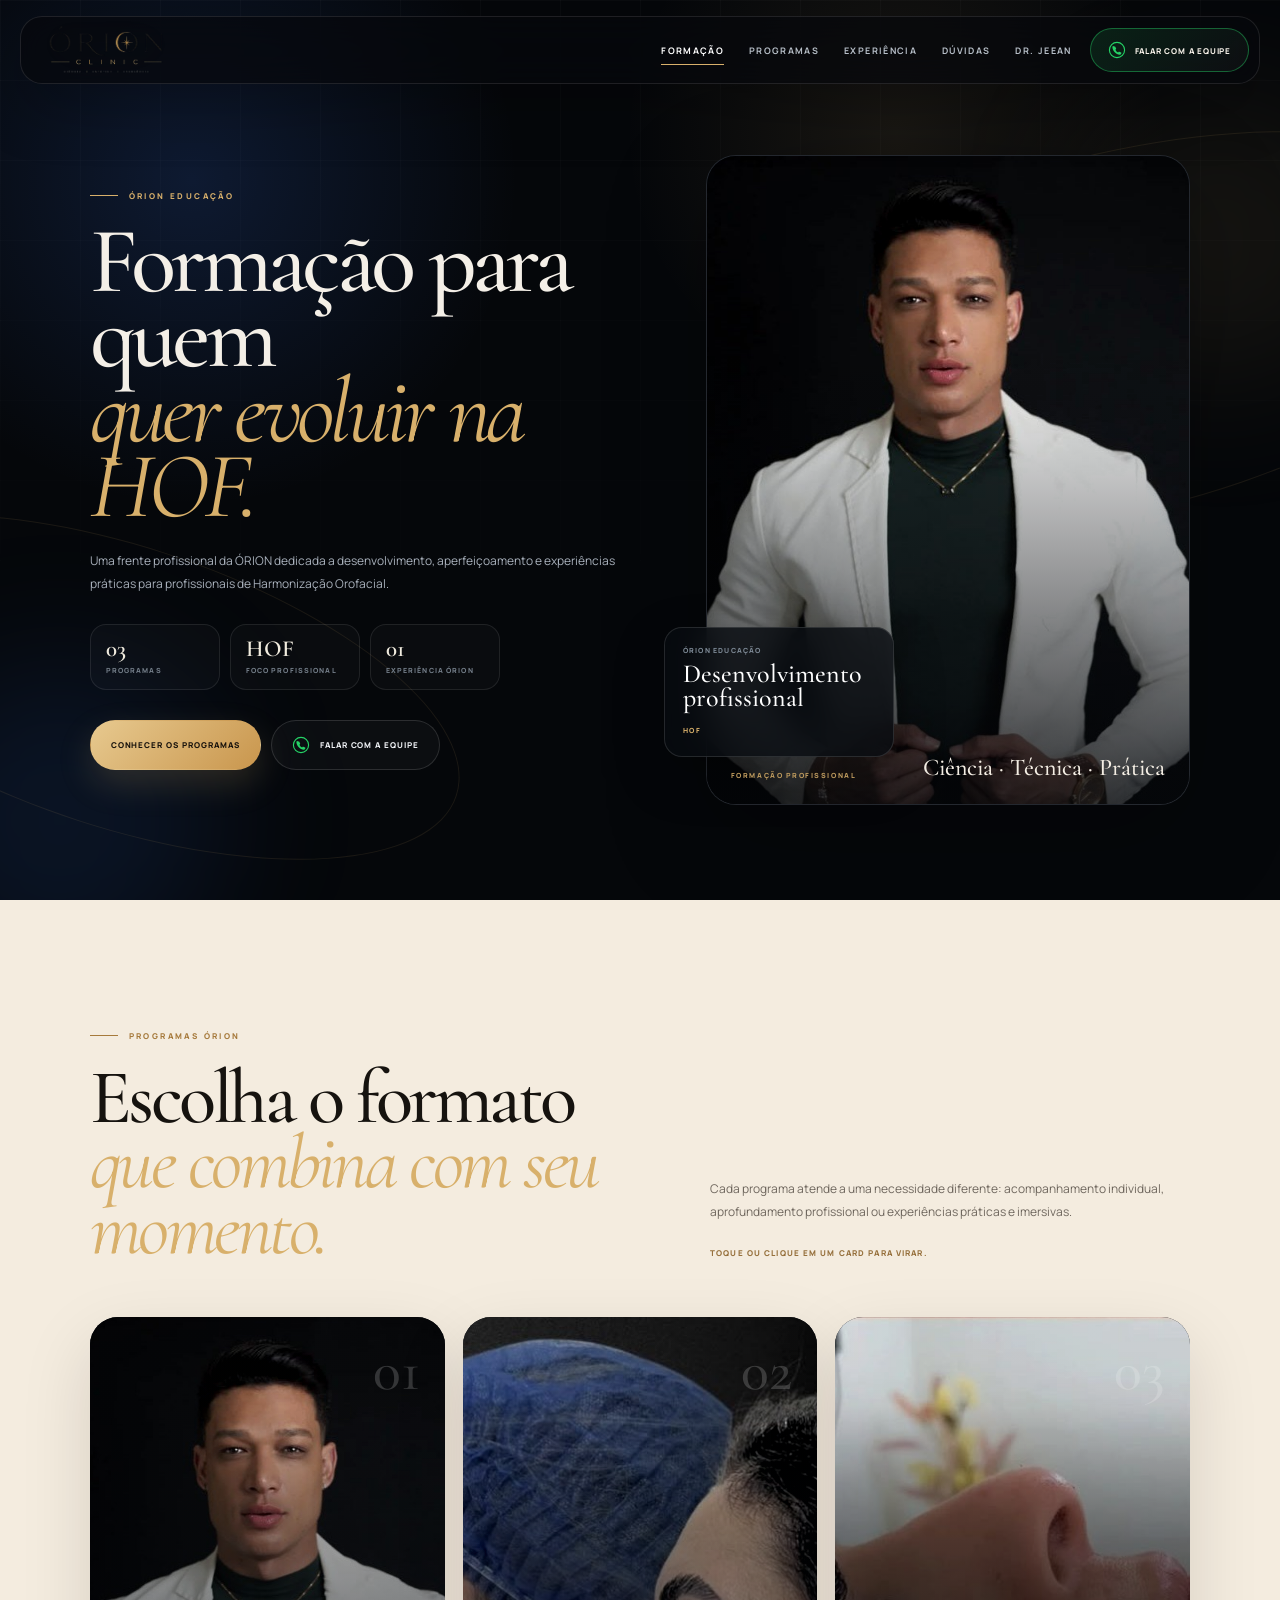
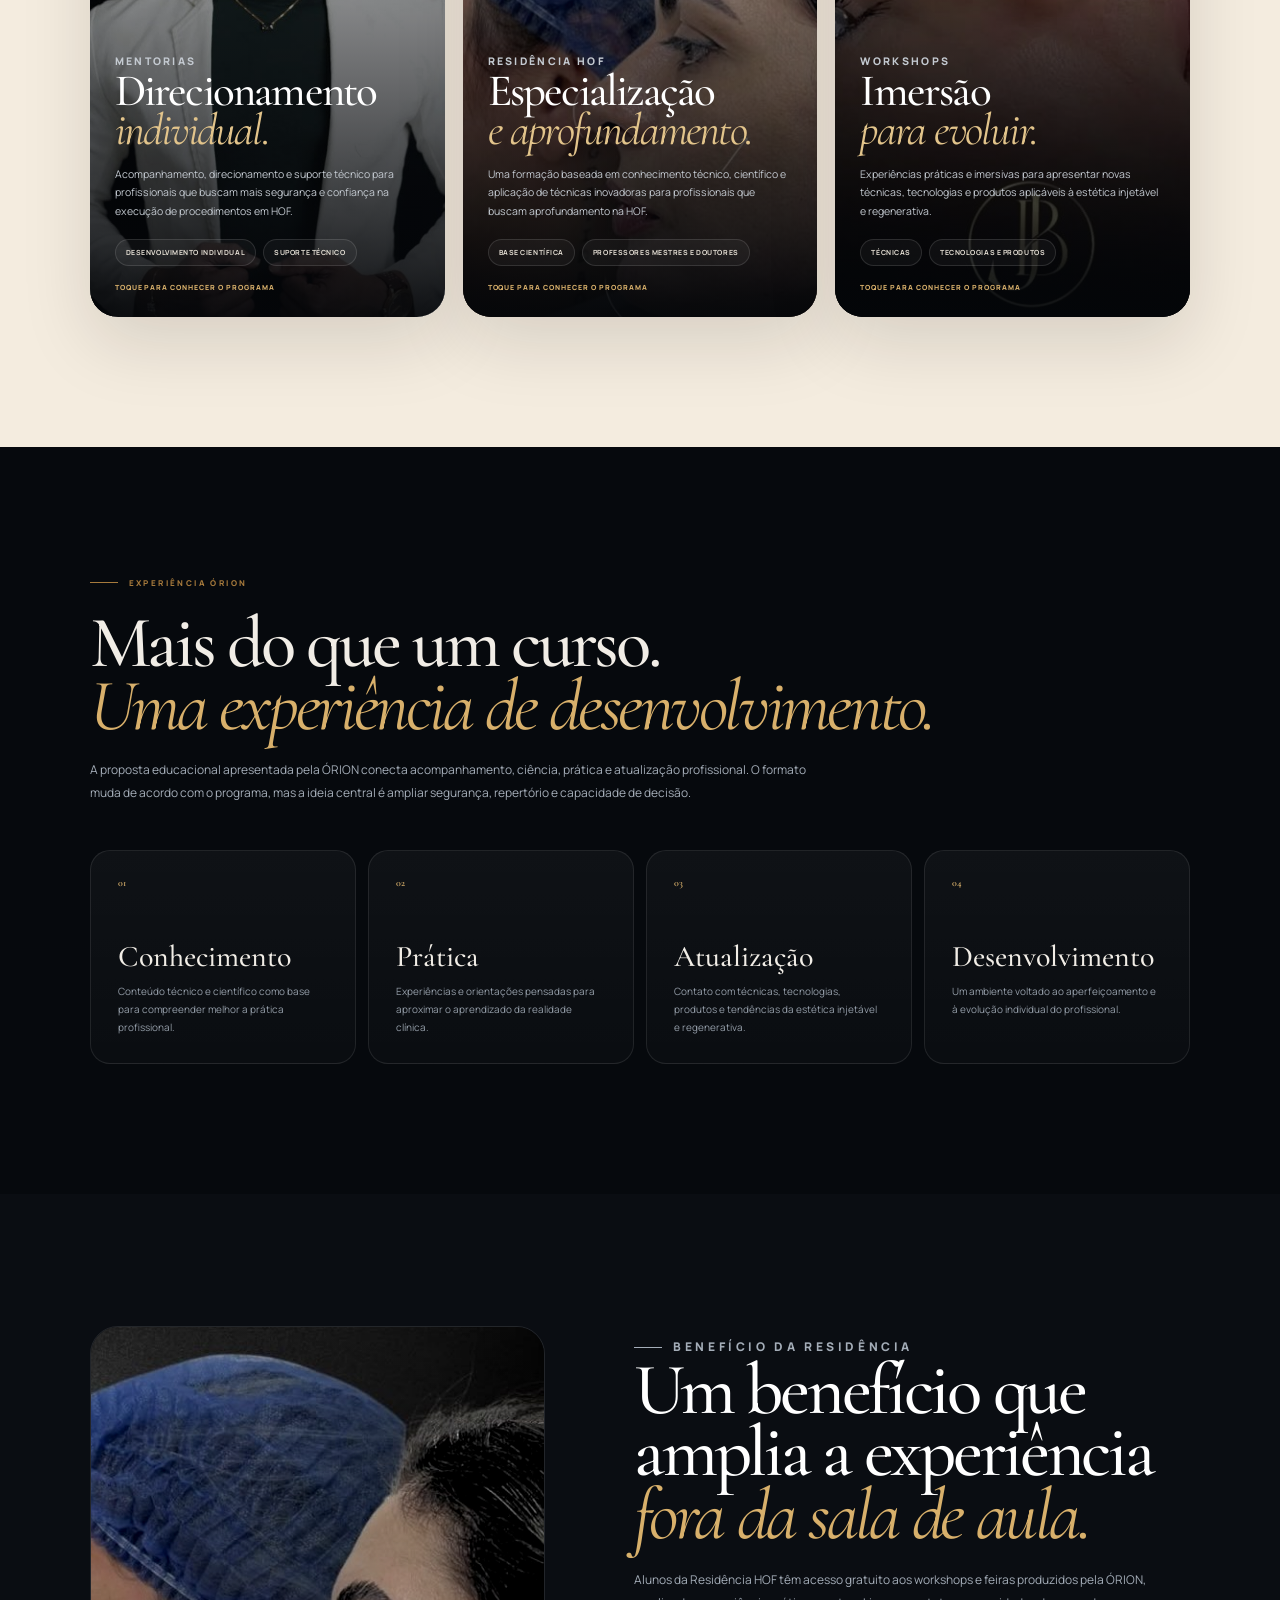
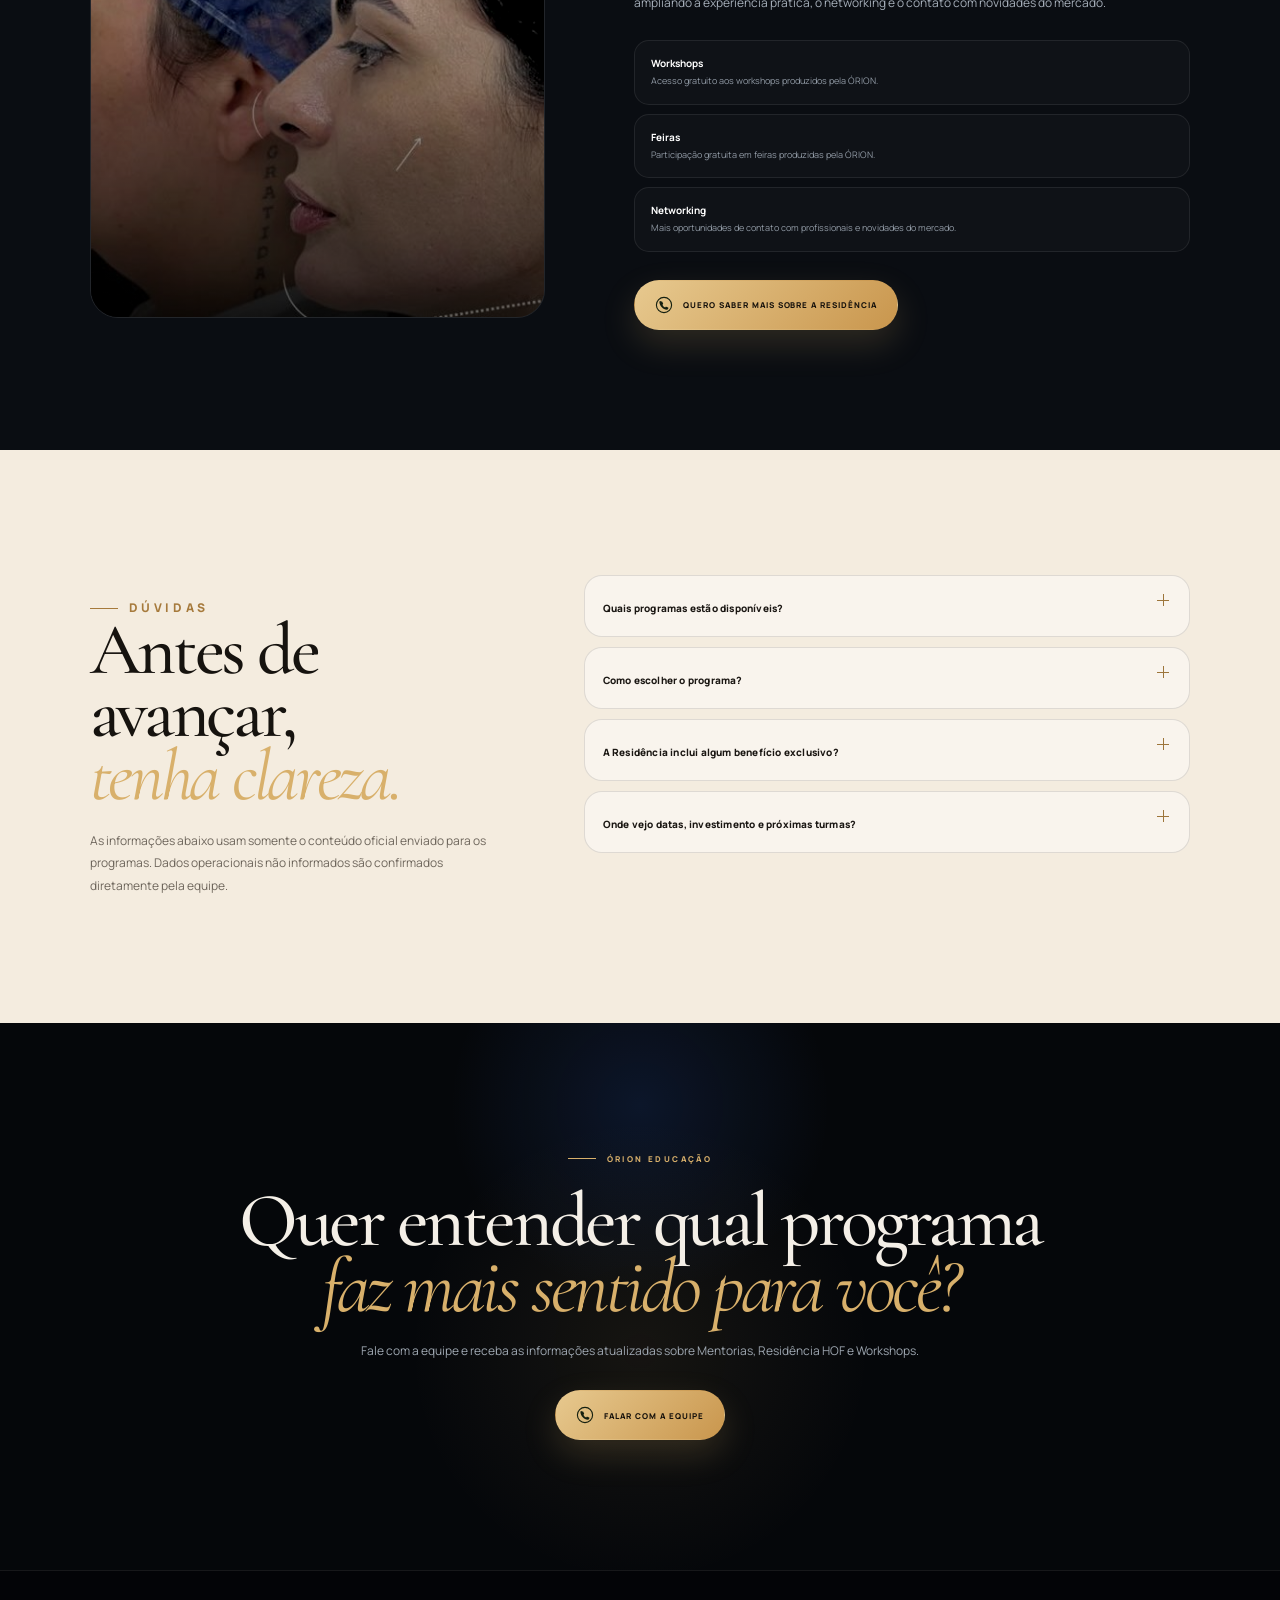
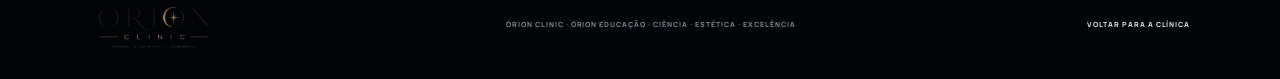
==== commit ce9d5bb7: "Corrige flip dos cards e navegacao dos cursos" ====
--- a/cursos.html
+++ b/cursos.html
@@ -3,274 +3,224 @@
 <head>
   <meta charset="utf-8">
   <meta name="viewport" content="width=device-width, initial-scale=1">
-  <meta name="description" content="ÓRION EDUCAÇÃO — Mentorias, Residência HOF e Workshops com Dr. Jeean Bernardes e professores convidados.">
+  <meta name="description" content="ÓRION EDUCAÇÃO — Mentorias, Residência HOF e Workshops para profissionais de Harmonização Orofacial.">
   <title>ÓRION EDUCAÇÃO — Formação Profissional</title>
   <link rel="preconnect" href="https://fonts.googleapis.com">
   <link rel="preconnect" href="https://fonts.gstatic.com" crossorigin>
-  <link href="https://fonts.googleapis.com/css2?family=Cormorant+Garamond:wght@400;500;600;700&family=Manrope:wght@300;400;500;600;700&display=swap" rel="stylesheet">
+  <link href="https://fonts.googleapis.com/css2?family=Cormorant+Garamond:wght@400;500;600;700&family=Manrope:wght@300;400;500;600;700;800&display=swap" rel="stylesheet">
   <link rel="stylesheet" href="css/style.css">
   <link rel="stylesheet" href="css/cursos.css">
 </head>
 <body class="education-page">
   <header class="education-header">
-    <a class="education-brand" href="index.html" aria-label="Voltar para Órion Clinic">
+    <a class="education-brand" href="index.html" aria-label="Voltar para a ÓRION CLINIC">
       <img src="assets/logo/orion-logo-transparent.png" alt="ÓRION CLINIC">
     </a>
-    <nav class="education-nav" id="educationNav">
+    <nav class="education-nav" id="educationNav" aria-label="Navegação da formação">
       <a class="active" href="#topo">Formação</a>
       <a href="#programas">Programas</a>
-      <a href="#metodo">Experiência</a>
+      <a href="#como-funciona">Experiência</a>
       <a href="#duvidas">Dúvidas</a>
       <a href="index.html#especialista">Dr. Jeean</a>
     </nav>
-    <a class="education-cta" href="https://wa.me/5531984200339?text=Ol%C3%A1!%20Gostaria%20de%20conhecer%20os%20cursos%20da%20%C3%93rion%20Educa%C3%A7%C3%A3o." target="_blank" rel="noopener">
-      <span class="wa-mini" aria-hidden="true">◉</span> Falar com a equipe
+    <a class="education-cta" href="https://wa.me/5531984200339?text=Ol%C3%A1!%20Gostaria%20de%20conhecer%20os%20programas%20da%20%C3%93rion%20Educa%C3%A7%C3%A3o." target="_blank" rel="noopener">
+      <svg viewBox="0 0 32 32" aria-hidden="true"><circle cx="16" cy="16" r="13.5" fill="none" stroke="currentColor" stroke-width="2"/><path d="M11.5 9.8c.5-.3 1.1-.1 1.4.4l1.5 3.1c.2.4.1.9-.2 1.2l-1.1 1c1 2.2 2.7 3.9 4.9 4.9l1-1.1c.3-.3.8-.4 1.2-.2l3.1 1.5c.5.3.7.9.4 1.4l-.6 1.2c-.4.8-1.2 1.2-2.1 1.1-7-.8-12.4-6.2-13.2-13.2-.1-.9.3-1.7 1.1-2.1z" fill="currentColor"/></svg>
+      Falar com a equipe
     </a>
     <button class="education-menu" id="educationMenu" type="button" aria-expanded="false" aria-controls="educationNav" aria-label="Abrir menu"><span></span><span></span></button>
   </header>
 
   <main id="topo">
     <section class="education-hero">
-      <div class="education-hero-grid"></div>
-      <div class="education-orbit education-orbit-a"></div>
-      <div class="education-orbit education-orbit-b"></div>
-      <div class="education-glow"></div>
+      <div class="hero-light hero-light-one"></div>
+      <div class="hero-light hero-light-two"></div>
+      <div class="hero-orbit hero-orbit-one"></div>
+      <div class="hero-orbit hero-orbit-two"></div>
       <div class="education-hero-copy reveal-edu">
         <p class="education-kicker"><span></span> ÓRION EDUCAÇÃO</p>
         <h1>Formação para quem<br><em>quer evoluir na HOF.</em></h1>
-        <p class="education-lead">Acompanhamento, especialização e experiências práticas para profissionais que buscam mais segurança, repertório técnico e confiança na execução de procedimentos em Harmonização Orofacial.</p>
+        <p class="education-lead">Uma frente profissional da ÓRION dedicada a desenvolvimento, aperfeiçoamento e experiências práticas para profissionais de Harmonização Orofacial.</p>
+        <div class="education-proof-row">
+          <div><strong>03</strong><span>programas</span></div>
+          <div><strong>HOF</strong><span>foco profissional</span></div>
+          <div><strong>01</strong><span>experiência ÓRION</span></div>
+        </div>
         <div class="education-hero-actions">
           <a class="edu-button primary" href="#programas">Conhecer os programas</a>
-          <a class="edu-button ghost" href="https://wa.me/5531984200339?text=Ol%C3%A1!%20Gostaria%20de%20receber%20as%20informa%C3%A7%C3%B5es%20dos%20programas%20da%20%C3%93rion%20Educa%C3%A7%C3%A3o." target="_blank" rel="noopener">Solicitar informações</a>
+          <a class="edu-button ghost whatsapp-btn" href="https://wa.me/5531984200339?text=Ol%C3%A1!%20Gostaria%20de%20receber%20as%20informa%C3%A7%C3%B5es%20dos%20programas%20da%20%C3%93rion%20Educa%C3%A7%C3%A3o." target="_blank" rel="noopener">
+            <svg viewBox="0 0 32 32" aria-hidden="true"><circle cx="16" cy="16" r="13.5" fill="none" stroke="currentColor" stroke-width="2"/><path d="M11.5 9.8c.5-.3 1.1-.1 1.4.4l1.5 3.1c.2.4.1.9-.2 1.2l-1.1 1c1 2.2 2.7 3.9 4.9 4.9l1-1.1c.3-.3.8-.4 1.2-.2l3.1 1.5c.5.3.7.9.4 1.4l-.6 1.2c-.4.8-1.2 1.2-2.1 1.1-7-.8-12.4-6.2-13.2-13.2-.1-.9.3-1.7 1.1-2.1z" fill="currentColor"/></svg>
+            Falar com a equipe
+          </a>
         </div>
       </div>
       <div class="education-hero-visual reveal-edu">
         <div class="hero-frame">
-          <img src="assets/images/image-06.jpeg" alt="Formação profissional na Órion Educação" loading="eager">
-          <div class="hero-frame-shine"></div>
-          <div class="hero-frame-label"><span>FORMAÇÃO PROFISSIONAL</span><strong>Ciência · Prática · Evolução</strong></div>
-        </div>
-        <div class="hero-note"><span>01</span><p>Desenvolvimento individual<br>e aplicação prática.</p></div>
-      </div>
-    </section>
-
+          <img src="assets/images/image-06.jpeg" alt="Dr. Jeean Bernardes em contexto profissional" loading="eager">
+          <div class="hero-frame-shade"></div>
+          <div class="hero-frame-caption"><span>FORMAÇÃO PROFISSIONAL</span><strong>Ciência · Técnica · Prática</strong></div>
+        </div>
+        <div class="hero-floating-note"><small>ÓRION EDUCAÇÃO</small><strong>Desenvolvimento<br>profissional</strong><span>HOF</span></div>
+      </div>
+    </section>
+
+    <!-- =========================================================
+         PROGRAMAS — CARDS INTERATIVOS
+         Cada card vira em 3D. O botão do verso abre a página
+         completa do programa correspondente.
+         ========================================================= -->
     <section class="programs" id="programas">
       <div class="programs-head reveal-edu">
         <div>
-          <p class="education-kicker dark"><span></span> PROGRAMAS</p>
-          <h2>Três caminhos.<br><em>Uma experiência de evolução.</em></h2>
-        </div>
-        <p>Os formatos abaixo são os programas apresentados pela equipe. Os detalhes operacionais de cada turma — como datas, vagas, investimento e condições — devem ser confirmados diretamente com a Órion.</p>
-      </div>
-
-      <div class="program-grid program-flip-grid">
-        <article class="program-card program-flip-card program-mentoria reveal-edu" data-flip-card tabindex="0" role="button" aria-pressed="false" aria-label="Abrir detalhes das Mentorias">
+          <p class="education-kicker dark"><span></span> PROGRAMAS ÓRION</p>
+          <h2>Escolha o formato<br><em>que combina com seu momento.</em></h2>
+        </div>
+        <div class="programs-head-copy">
+          <p>Cada programa atende a uma necessidade diferente: acompanhamento individual, aprofundamento profissional ou experiências práticas e imersivas.</p>
+          <span>Toque ou clique em um card para virar.</span>
+        </div>
+      </div>
+
+      <div class="program-grid">
+        <article class="program-card program-mentoria reveal-edu" data-flip-card tabindex="0" role="group" aria-label="Card interativo das Mentorias">
           <div class="program-flip-inner">
             <div class="program-face program-front">
-              <img class="program-card-image" src="assets/images/image-06.jpeg" alt="Dr. Jeean Bernardes em contexto profissional" loading="lazy">
-              <div class="program-card-top"><span>01</span><small>ACOMPANHAMENTO</small></div>
-              <div class="program-card-glow"></div>
-              <div class="program-card-content">
+              <div class="program-card-image-wrap"><img class="program-card-image" src="assets/images/image-06.jpeg" alt="Mentorias com Dr. Jeean Bernardes" loading="lazy"><div class="program-image-overlay"></div></div>
+              <div class="program-card-number">01</div>
+              <div class="program-card-body">
                 <p class="program-type">MENTORIAS</p>
-                <h3>Mais segurança<br><em>na prática.</em></h3>
-                <p>Acompanhamento, direcionamento e suporte técnico para profissionais que buscam mais segurança e confiança na execução de seus procedimentos em HOF.</p>
-                <div class="flip-hint">TOQUE OU CLIQUE PARA VIRAR <span>↻</span></div>
+                <h3>Direcionamento<br><em>individual.</em></h3>
+                <p>Acompanhamento, direcionamento e suporte técnico para profissionais que buscam mais segurança e confiança na execução de procedimentos em HOF.</p>
+                <div class="program-tags"><span>Desenvolvimento individual</span><span>Suporte técnico</span></div>
+                <div class="flip-hint">Toque para conhecer o programa</div>
               </div>
             </div>
             <div class="program-face program-back">
-              <div class="program-back-number">01</div>
+              <div class="program-card-number">01</div>
               <p class="program-type">MENTORIAS</p>
-              <h3>Direcionamento<br><em>individual.</em></h3>
-              <p>A experiência é voltada ao desenvolvimento individual, com orientação prática e técnica para aprimorar resultados, condutas e tomada de decisão durante os procedimentos.</p>
-              <div class="program-back-points">
-                <span>Desenvolvimento individual</span>
-                <span>Suporte técnico</span>
-                <span>Conduta e tomada de decisão</span>
-              </div>
-              <a class="program-detail-btn" href="mentorias.html" onclick="event.stopPropagation()">Ver página completa <span>↗</span></a>
+              <h3>O que são<br><em>as Mentorias?</em></h3>
+              <p>Uma experiência de desenvolvimento individual, com orientação prática e técnica para aprimorar resultados, condutas e tomada de decisão durante os procedimentos.</p>
+              <div class="back-grid"><div><strong>FOCO</strong><span>Desenvolvimento individual</span></div><div><strong>INCLUI</strong><span>Acompanhamento e direcionamento</span></div><div><strong>OBJETIVO</strong><span>Mais segurança e confiança</span></div></div>
+              <div class="program-detail-context">Quer entender a proposta, para quem é e como funciona?</div>
+              <a class="program-detail-btn" href="mentorias.html" aria-label="Abrir página completa da Mentoria">Conhecer a Mentoria em detalhes</a>
             </div>
           </div>
         </article>
 
-        <article class="program-card program-flip-card program-residencia reveal-edu" data-flip-card tabindex="0" role="button" aria-pressed="false" aria-label="Abrir detalhes da Residência HOF">
+        <article class="program-card program-residencia reveal-edu" data-flip-card tabindex="0" role="group" aria-label="Card interativo da Residência HOF">
           <div class="program-flip-inner">
             <div class="program-face program-front">
-              <img class="program-card-image" src="assets/images/image-05.jpeg" alt="Estudo de estética facial e proporções" loading="lazy">
-              <div class="program-card-top"><span>02</span><small>APERFEIÇOAMENTO</small></div>
-              <div class="program-card-glow"></div>
-              <div class="program-card-content">
+              <div class="program-card-image-wrap"><img class="program-card-image" src="assets/images/image-05.jpeg" alt="Residência HOF" loading="lazy"><div class="program-image-overlay"></div></div>
+              <div class="program-card-number">02</div>
+              <div class="program-card-body">
                 <p class="program-type">RESIDÊNCIA HOF</p>
-                <h3>Profundidade<br><em>para avançar.</em></h3>
-                <p>Especialização, aperfeiçoamento e aprofundamento na HOF com base técnica, científica e aplicação de técnicas inovadoras.</p>
-                <div class="flip-hint">TOQUE OU CLIQUE PARA VIRAR <span>↻</span></div>
+                <h3>Especialização<br><em>e aprofundamento.</em></h3>
+                <p>Uma formação baseada em conhecimento técnico, científico e aplicação de técnicas inovadoras para profissionais que buscam aprofundamento na HOF.</p>
+                <div class="program-tags"><span>Base científica</span><span>Professores mestres e doutores</span></div>
+                <div class="flip-hint">Toque para conhecer o programa</div>
               </div>
             </div>
             <div class="program-face program-back">
-              <div class="program-back-number">02</div>
+              <div class="program-card-number">02</div>
               <p class="program-type">RESIDÊNCIA HOF</p>
-              <h3>Profundidade<br><em>técnica e científica.</em></h3>
-              <p>Formação para profissionais que buscam especialização, aperfeiçoamento e aprofundamento, com professores mestres e doutores e reconhecimento nacional e internacional.</p>
-              <div class="program-back-points">
-                <span>Base técnica e científica</span>
-                <span>Técnicas inovadoras</span>
-                <span>Workshops e feiras da Órion</span>
-              </div>
-              <a class="program-detail-btn" href="residencia-hof.html" onclick="event.stopPropagation()">Ver página completa <span>↗</span></a>
+              <h3>Uma formação<br><em>mais profunda.</em></h3>
+              <p>Professores mestres e doutores, reconhecimento nacional e internacional e contato com tendências da estética injetável e regenerativa.</p>
+              <div class="back-grid"><div><strong>FOCO</strong><span>Especialização e aperfeiçoamento</span></div><div><strong>CONTEÚDO</strong><span>Técnicas inovadoras</span></div><div><strong>BENEFÍCIO</strong><span>Workshops e feiras ÓRION</span></div></div>
+              <div class="program-detail-context">Veja a proposta, a experiência e o benefício exclusivo da Residência.</div>
+              <a class="program-detail-btn" href="residencia-hof.html" aria-label="Abrir página completa da Residência HOF">Conhecer a Residência HOF</a>
             </div>
           </div>
         </article>
 
-        <article class="program-card program-flip-card program-workshop reveal-edu" data-flip-card tabindex="0" role="button" aria-pressed="false" aria-label="Abrir detalhes dos Workshops">
+        <article class="program-card program-workshop reveal-edu" data-flip-card tabindex="0" role="group" aria-label="Card interativo dos Workshops">
           <div class="program-flip-inner">
             <div class="program-face program-front">
-              <img class="program-card-image" src="assets/images/image-03.jpeg" alt="Procedimento facial em contexto clínico" loading="lazy">
-              <div class="program-card-top"><span>03</span><small>IMERSÃO PRÁTICA</small></div>
-              <div class="program-card-glow"></div>
-              <div class="program-card-content">
+              <div class="program-card-image-wrap"><img class="program-card-image" src="assets/images/image-03.jpeg" alt="Workshop de estética injetável e regenerativa" loading="lazy"><div class="program-image-overlay"></div></div>
+              <div class="program-card-number">03</div>
+              <div class="program-card-body">
                 <p class="program-type">WORKSHOPS</p>
-                <h3>Aprender.<br><em>Testar. Evoluir.</em></h3>
+                <h3>Imersão<br><em>para evoluir.</em></h3>
                 <p>Experiências práticas e imersivas para apresentar novas técnicas, tecnologias e produtos aplicáveis à estética injetável e regenerativa.</p>
-                <div class="flip-hint">TOQUE OU CLIQUE PARA VIRAR <span>↻</span></div>
+                <div class="program-tags"><span>Técnicas</span><span>Tecnologias e produtos</span></div>
+                <div class="flip-hint">Toque para conhecer o programa</div>
               </div>
             </div>
             <div class="program-face program-back">
-              <div class="program-back-number">03</div>
+              <div class="program-card-number">03</div>
               <p class="program-type">WORKSHOPS</p>
-              <h3>Imersão para<br><em>ampliar repertório.</em></h3>
-              <p>Uma experiência para conhecer tendências, aprimorar habilidades e ampliar o repertório profissional com conteúdos aplicáveis à prática clínica.</p>
-              <div class="program-back-points">
-                <span>Novas técnicas e tecnologias</span>
-                <span>Produtos e tendências</span>
-                <span>Aplicação prática</span>
-              </div>
-              <a class="program-detail-btn" href="workshops.html" onclick="event.stopPropagation()">Ver página completa <span>↗</span></a>
+              <h3>Aprender na<br><em>prática.</em></h3>
+              <p>Uma oportunidade para conhecer tendências, aprimorar habilidades e ampliar o repertório profissional com conteúdos aplicáveis à prática clínica.</p>
+              <div class="back-grid"><div><strong>FOCO</strong><span>Experiência prática e imersiva</span></div><div><strong>CONTEÚDO</strong><span>Técnicas, tecnologias e produtos</span></div><div><strong>OBJETIVO</strong><span>Ampliar repertório profissional</span></div></div>
+              <div class="program-detail-context">Entenda o formato, a proposta prática e o foco de cada experiência.</div>
+              <a class="program-detail-btn" href="workshops.html" aria-label="Abrir página completa dos Workshops">Conhecer os Workshops em detalhes</a>
             </div>
           </div>
         </article>
-      </div>div>
-    </section>
-
-    <section class="program-details" id="experiencias">
-      <div class="program-detail-intro reveal-edu">
-        <p class="education-kicker dark"><span></span> EXPERIÊNCIAS</p>
-        <h2>Conheça o que cada<br><em>programa entrega.</em></h2>
-      </div>
-
-      <article class="detail-row reveal-edu" id="mentorias">
-        <div class="detail-index">01</div>
-        <div class="detail-visual detail-visual-mentoria"><img src="assets/images/image-06.jpeg" alt="Dr. Jeean Bernardes" loading="lazy"><div class="detail-visual-grid"></div><div class="detail-visual-overlay"></div><span>01 / MENTORIAS</span></div>
-        <div class="detail-copy">
-          <p class="detail-tag">MENTORIAS</p>
-          <h3>Direcionamento individual para decisões mais seguras.</h3>
-          <p>Acompanhamento, direcionamento e suporte técnico para profissionais que buscam mais segurança e confiança na execução de seus procedimentos em Harmonização Orofacial (HOF).</p>
-          <p>É uma experiência voltada ao desenvolvimento individual, com orientação prática e técnica para aprimorar resultados, condutas e tomada de decisão durante os procedimentos.</p>
-          <div class="detail-points">
-            <div><strong>01</strong><span>Desenvolvimento individual</span></div>
-            <div><strong>02</strong><span>Orientação prática e técnica</span></div>
-            <div><strong>03</strong><span>Aprimoramento de condutas e decisões</span></div>
-            <div><strong>04</strong><span>Mais segurança e confiança na execução</span></div>
-          </div>
-          <div class="detail-info-grid"><div><small>FOCO</small><strong>Prática, conduta e tomada de decisão</strong></div><div><small>PERFIL</small><strong>Profissionais que buscam acompanhamento técnico</strong></div></div>
-          <a class="detail-cta" href="https://wa.me/5531984200339?text=Ol%C3%A1!%20Tenho%20interesse%20nas%20Mentorias%20da%20%C3%93rion%20Educa%C3%A7%C3%A3o." target="_blank" rel="noopener">Quero informações sobre Mentorias</a>
-        </div>
-      </article>
-
-      <article class="detail-row detail-row-reverse reveal-edu" id="residencia">
-        <div class="detail-index">02</div>
-        <div class="detail-visual detail-visual-residencia"><img src="assets/images/image-05.jpeg" alt="Estudo de estética facial e proporções" loading="lazy"><div class="detail-visual-grid"></div><div class="detail-visual-overlay"></div><span>02 / RESIDÊNCIA HOF</span></div>
-        <div class="detail-copy">
-          <p class="detail-tag">RESIDÊNCIA HOF</p>
-          <h3>Uma jornada de aprofundamento técnico, científico e prático.</h3>
-          <p>Pensada para profissionais que buscam especialização, aperfeiçoamento e aprofundamento na HOF, com uma formação baseada em conhecimento técnico, científico e na aplicação de técnicas inovadoras.</p>
-          <p>Conte com professores mestres e doutores, com reconhecimento nacional e internacional, proporcionando uma experiência de aprendizado conectada às tendências e evoluções da estética injetável e regenerativa.</p>
-          <div class="exclusive-benefit">
-            <span>BENEFÍCIO EXCLUSIVO</span>
-            <strong>Alunos da Residência HOF têm acesso gratuito aos workshops e feiras produzidos pela Órion.</strong>
-            <p>O benefício amplia a experiência prática, o networking e o contato com novidades do mercado.</p>
-          </div>
-          <div class="detail-info-grid"><div><small>BASE</small><strong>Conhecimento técnico e científico</strong></div><div><small>EXPERIÊNCIA</small><strong>Professores mestres e doutores com reconhecimento nacional e internacional</strong></div></div>
-          <a class="detail-cta" href="https://wa.me/5531984200339?text=Ol%C3%A1!%20Tenho%20interesse%20na%20Resid%C3%AAncia%20HOF%20da%20%C3%93rion%20Educa%C3%A7%C3%A3o." target="_blank" rel="noopener">Quero informações sobre a Residência</a>
-        </div>
-      </article>
-
-      <article class="detail-row reveal-edu" id="workshops">
-        <div class="detail-index">03</div>
-        <div class="detail-visual detail-visual-workshop"><img src="assets/images/image-03.jpeg" alt="Experiência prática em estética facial" loading="lazy"><div class="detail-visual-grid"></div><div class="detail-visual-overlay"></div><span>03 / WORKSHOPS</span></div>
-        <div class="detail-copy">
-          <p class="detail-tag">WORKSHOPS</p>
-          <h3>Imersões para descobrir novas técnicas, tecnologias e produtos.</h3>
-          <p>Experiências práticas e imersivas para apresentar novas técnicas, tecnologias e produtos que transformam a maneira de compreender e executar a estética injetável e regenerativa.</p>
-          <p>Uma oportunidade para conhecer tendências, aprimorar habilidades e ampliar o repertório profissional com conteúdos aplicáveis à prática clínica.</p>
-          <div class="detail-points">
-            <div><strong>01</strong><span>Novas técnicas e tendências</span></div>
-            <div><strong>02</strong><span>Tecnologias e produtos</span></div>
-            <div><strong>03</strong><span>Conteúdos aplicáveis à prática</span></div>
-            <div><strong>04</strong><span>Ampliação do repertório profissional</span></div>
-          </div>
-          <div class="detail-info-grid"><div><small>FOCO</small><strong>Imersão, atualização e aplicação</strong></div><div><small>OBJETIVO</small><strong>Descobrir possibilidades e evoluir habilidades</strong></div></div>
-          <a class="detail-cta" href="https://wa.me/5531984200339?text=Ol%C3%A1!%20Tenho%20interesse%20nos%20Workshops%20da%20%C3%93rion%20Educa%C3%A7%C3%A3o." target="_blank" rel="noopener">Quero informações sobre Workshops</a>
-        </div>
-      </article>
-    </section>
-
-    <section class="method" id="metodo">
-      <div class="method-inner reveal-edu">
-        <div>
-          <p class="education-kicker"><span></span> EXPERIÊNCIA ÓRION</p>
-          <h2>Conhecimento que<br><em>vira repertório.</em></h2>
-        </div>
-        <div class="method-grid">
-          <div><span>01</span><strong>Conhecimento técnico</strong><p>Base técnica e científica para orientar o desenvolvimento profissional.</p></div>
-          <div><span>02</span><strong>Prática e aplicação</strong><p>Experiências voltadas ao aprimoramento da execução e tomada de decisão.</p></div>
-          <div><span>03</span><strong>Atualização</strong><p>Contato com técnicas, tecnologias, produtos e tendências em evolução.</p></div>
-          <div><span>04</span><strong>Networking</strong><p>Experiências que ampliam conexões profissionais e contato com o mercado.</p></div>
-        </div>
-      </div>
-    </section>
-
-    <section class="education-showcase">
-      <div class="showcase-image reveal-edu"><img src="assets/images/image-04.jpeg" alt="Detalhe de estética facial" loading="lazy"><div class="showcase-image-label"><span>ATUALIZAÇÃO PROFISSIONAL</span><strong>Ciência, prática e novas possibilidades</strong></div></div>
-      <div class="showcase-copy reveal-edu">
-        <p class="education-kicker dark"><span></span> O QUE VOCÊ ENCONTRA</p>
-        <h2>Uma formação pensada para <em>momentos diferentes da carreira.</em></h2>
-        <p>As três modalidades foram apresentadas pela equipe para atender necessidades diferentes: acompanhamento individual, aprofundamento e experiências práticas de atualização.</p>
-        <div class="showcase-list">
-          <div><span>01</span><div><strong>Mentorias</strong><p>Direcionamento individual para aprimorar condutas, resultados e tomada de decisão.</p></div></div>
-          <div><span>02</span><div><strong>Residência HOF</strong><p>Aprofundamento técnico e científico, com professores mestres e doutores e benefício de acesso a workshops e feiras da Órion.</p></div></div>
-          <div><span>03</span><div><strong>Workshops</strong><p>Imersões para conhecer técnicas, tecnologias, produtos e tendências aplicáveis à prática clínica.</p></div></div>
-        </div>
-      </div>
-    </section>
-
-    <section class="faq" id="duvidas">
-      <div class="faq-head reveal-edu">
-        <p class="education-kicker dark"><span></span> DÚVIDAS</p>
-        <h2>Antes de entrar,<br><em>saiba como conversar.</em></h2>
-        <p>Algumas informações, como datas de turmas, vagas, investimento e condições de inscrição, não foram informadas no conteúdo-base. Por isso, o site direciona essas confirmações para a equipe.</p>
-      </div>
+      </div>
+    </section>
+
+    <!-- =========================================================
+         COMO FUNCIONA — VISÃO GERAL DA EXPERIÊNCIA ÓRION
+         ========================================================= -->
+    <section class="how-section" id="como-funciona">
+      <div class="how-head reveal-edu">
+        <p class="education-kicker dark"><span></span> EXPERIÊNCIA ÓRION</p>
+        <h2>Mais do que um curso.<br><em>Uma experiência de desenvolvimento.</em></h2>
+        <p>A proposta educacional apresentada pela ÓRION conecta acompanhamento, ciência, prática e atualização profissional. O formato muda de acordo com o programa, mas a ideia central é ampliar segurança, repertório e capacidade de decisão.</p>
+      </div>
+      <div class="how-grid">
+        <article class="how-card reveal-edu"><span>01</span><h3>Conhecimento</h3><p>Conteúdo técnico e científico como base para compreender melhor a prática profissional.</p></article>
+        <article class="how-card reveal-edu"><span>02</span><h3>Prática</h3><p>Experiências e orientações pensadas para aproximar o aprendizado da realidade clínica.</p></article>
+        <article class="how-card reveal-edu"><span>03</span><h3>Atualização</h3><p>Contato com técnicas, tecnologias, produtos e tendências da estética injetável e regenerativa.</p></article>
+        <article class="how-card reveal-edu"><span>04</span><h3>Desenvolvimento</h3><p>Um ambiente voltado ao aperfeiçoamento e à evolução individual do profissional.</p></article>
+      </div>
+    </section>
+
+    <!-- =========================================================
+         BENEFÍCIO EXCLUSIVO DA RESIDÊNCIA HOF
+         ========================================================= -->
+    <section class="benefit-section">
+      <div class="benefit-image reveal-edu"><img src="assets/images/image-05.jpeg" alt="Experiência de formação ÓRION" loading="lazy"><div></div></div>
+      <div class="benefit-copy reveal-edu">
+        <p class="education-kicker"><span></span> BENEFÍCIO DA RESIDÊNCIA</p>
+        <h2>Um benefício que amplia a experiência <em>fora da sala de aula.</em></h2>
+        <p>Alunos da Residência HOF têm acesso gratuito aos workshops e feiras produzidos pela ÓRION, ampliando a experiência prática, o networking e o contato com novidades do mercado.</p>
+        <div class="benefit-list"><div><strong>Workshops</strong><span>Acesso gratuito aos workshops produzidos pela ÓRION.</span></div><div><strong>Feiras</strong><span>Participação gratuita em feiras produzidas pela ÓRION.</span></div><div><strong>Networking</strong><span>Mais oportunidades de contato com profissionais e novidades do mercado.</span></div></div>
+        <a class="edu-button primary whatsapp-btn" href="https://wa.me/5531984200339?text=Ol%C3%A1!%20Gostaria%20de%20receber%20as%20informa%C3%A7%C3%B5es%20da%20Resid%C3%AAncia%20HOF." target="_blank" rel="noopener">
+          <svg viewBox="0 0 32 32" aria-hidden="true"><circle cx="16" cy="16" r="13.5" fill="none" stroke="currentColor" stroke-width="2"/><path d="M11.5 9.8c.5-.3 1.1-.1 1.4.4l1.5 3.1c.2.4.1.9-.2 1.2l-1.1 1c1 2.2 2.7 3.9 4.9 4.9l1-1.1c.3-.3.8-.4 1.2-.2l3.1 1.5c.5.3.7.9.4 1.4l-.6 1.2c-.4.8-1.2 1.2-2.1 1.1-7-.8-12.4-6.2-13.2-13.2-.1-.9.3-1.7 1.1-2.1z" fill="currentColor"/></svg>
+          Quero saber mais sobre a Residência
+        </a>
+      </div>
+    </section>
+
+    <!-- =========================================================
+         FAQ — PERGUNTAS FREQUENTES
+         ========================================================= -->
+    <section class="faq-section" id="duvidas">
+      <div class="faq-head reveal-edu"><p class="education-kicker dark"><span></span> DÚVIDAS</p><h2>Antes de avançar,<br><em>tenha clareza.</em></h2><p>As informações abaixo usam somente o conteúdo oficial enviado para os programas. Dados operacionais não informados são confirmados diretamente pela equipe.</p></div>
       <div class="faq-list reveal-edu">
-        <button class="faq-item" type="button"><span>Quais são as próximas turmas?</span><i>+</i><p>As próximas turmas devem ser confirmadas diretamente com a equipe da Órion Educação.</p></button>
-        <button class="faq-item" type="button"><span>Como saber valores, vagas e condições?</span><i>+</i><p>Solicite as informações atualizadas pelo WhatsApp da equipe.</p></button>
-        <button class="faq-item" type="button"><span>Qual programa combina com meu momento profissional?</span><i>+</i><p>A equipe pode orientar você sobre Mentorias, Residência HOF e Workshops de acordo com o objetivo que deseja alcançar.</p></button>
-        <button class="faq-item" type="button"><span>Como faço para demonstrar interesse?</span><i>+</i><p>Use qualquer botão de contato desta página. A mensagem já identifica o programa que você escolheu.</p></button>
+        <button class="faq-item" type="button"><span>Quais programas estão disponíveis?</span><p>Mentorias, Residência HOF e Workshops.</p></button>
+        <button class="faq-item" type="button"><span>Como escolher o programa?</span><p>As Mentorias são voltadas ao acompanhamento individual; a Residência HOF ao aprofundamento e especialização; e os Workshops a experiências práticas e imersivas.</p></button>
+        <button class="faq-item" type="button"><span>A Residência inclui algum benefício exclusivo?</span><p>Sim. Alunos da Residência HOF têm acesso gratuito aos workshops e feiras produzidos pela ÓRION.</p></button>
+        <button class="faq-item" type="button"><span>Onde vejo datas, investimento e próximas turmas?</span><p>Esses detalhes não estavam no conteúdo-base fornecido. A equipe da ÓRION deve confirmar programação, vagas, investimento e condições atualizadas.</p></button>
       </div>
     </section>
 
     <section class="education-final-cta">
-      <div class="education-final-glow"></div>
       <p class="education-kicker"><span></span> ÓRION EDUCAÇÃO</p>
-      <h2>Seu próximo passo<br><em>começa com uma conversa.</em></h2>
-      <p>Receba as informações atualizadas sobre o programa de seu interesse diretamente com a equipe.</p>
-      <a class="edu-button primary" href="https://wa.me/5531984200339?text=Ol%C3%A1!%20Quero%20conhecer%20os%20programas%20da%20%C3%93rion%20Educa%C3%A7%C3%A3o." target="_blank" rel="noopener">Falar com a equipe</a>
+      <h2>Quer entender qual programa<br><em>faz mais sentido para você?</em></h2>
+      <p>Fale com a equipe e receba as informações atualizadas sobre Mentorias, Residência HOF e Workshops.</p>
+      <a class="edu-button primary whatsapp-btn" href="https://wa.me/5531984200339?text=Ol%C3%A1!%20Quero%20entender%20qual%20programa%20da%20%C3%93rion%20Educa%C3%A7%C3%A3o%20%C3%A9%20mais%20adequado%20para%20mim." target="_blank" rel="noopener">
+        <svg viewBox="0 0 32 32" aria-hidden="true"><circle cx="16" cy="16" r="13.5" fill="none" stroke="currentColor" stroke-width="2"/><path d="M11.5 9.8c.5-.3 1.1-.1 1.4.4l1.5 3.1c.2.4.1.9-.2 1.2l-1.1 1c1 2.2 2.7 3.9 4.9 4.9l1-1.1c.3-.3.8-.4 1.2-.2l3.1 1.5c.5.3.7.9.4 1.4l-.6 1.2c-.4.8-1.2 1.2-2.1 1.1-7-.8-12.4-6.2-13.2-13.2-.1-.9.3-1.7 1.1-2.1z" fill="currentColor"/></svg>
+        Falar com a equipe
+      </a>
     </section>
   </main>
 
   <footer class="education-footer">
     <a href="index.html"><img src="assets/logo/orion-logo-transparent.png" alt="ÓRION CLINIC"></a>
-    <span>ÓRION CLINIC · ÓRION EDUCAÇÃO</span>
-    <a href="index.html#contato">Voltar para a clínica</a>
+    <span>ÓRION CLINIC · ÓRION EDUCAÇÃO · CIÊNCIA · ESTÉTICA · EXCELÊNCIA</span>
+    <a href="index.html">Voltar para a clínica</a>
   </footer>
-
   <script src="js/cursos.js"></script>
 </body>
 </html>
--- a/css/style.css
+++ b/css/style.css
@@ -1,3 +1,6 @@
+/* ==========================================================================
+   ÓRION CLINIC — ESTILOS GLOBAIS DO SITE
+   ========================================================================== */
 :root{
   --black:#070605;--black-2:#0c0a08;--panel:#12100d;--cream:#f4ecdd;--cream-2:#e8ddca;
   --gold:#bd9551;--gold-2:#e1c586;--gold-soft:rgba(225,197,134,.2);--line:rgba(225,197,134,.18);
--- a/css/cursos.css
+++ b/css/cursos.css
@@ -1,112 +1,40 @@
-:root{--edu-bg:#050608;--edu-surface:#0a0d12;--edu-surface-2:#0e1219;--edu-cream:#f3ecdf;--edu-muted:#a7a9ad;--edu-gold:#d2ad67;--edu-gold-2:#f0d29a;--edu-blue:#3f7cff;--edu-blue-2:#6aa0ff;--edu-line:rgba(255,255,255,.09)}
-*{box-sizing:border-box}
-html{scroll-behavior:smooth}
-body.education-page{margin:0;background:var(--edu-bg);color:#f4f2ed;font-family:Manrope,system-ui,sans-serif;overflow-x:hidden}
-body.education-page a{text-decoration:none;color:inherit}
-.education-header{position:fixed;z-index:30;top:0;left:0;right:0;height:78px;padding:0 5.5vw;display:flex;align-items:center;justify-content:space-between;gap:28px;background:linear-gradient(180deg,rgba(5,6,8,.92),rgba(5,6,8,.38));backdrop-filter:blur(18px);border-bottom:1px solid rgba(255,255,255,.05)}
-.education-brand img{width:142px;filter:drop-shadow(0 0 22px rgba(88,132,255,.17))}
-.education-nav{display:flex;gap:28px;align-items:center;margin-left:auto}.education-nav a{font-size:9px;letter-spacing:.16em;text-transform:uppercase;color:rgba(255,255,255,.67);padding:10px 0;position:relative}.education-nav a:hover,.education-nav a.active{color:#fff}.education-nav a.active:after{content:"";position:absolute;left:0;right:0;bottom:3px;height:1px;background:linear-gradient(90deg,var(--edu-blue),var(--edu-gold))}
-.education-cta{display:inline-flex;align-items:center;gap:9px;border:1px solid rgba(210,173,103,.45);border-radius:999px;padding:11px 17px;font-size:9px;letter-spacing:.11em;text-transform:uppercase;color:#f7e6c3;background:rgba(255,255,255,.03);transition:.3s}.education-cta:hover{transform:translateY(-2px);border-color:var(--edu-gold-2);box-shadow:0 14px 34px rgba(210,173,103,.12)}.wa-mini{font-size:11px;color:#8fb3ff}
-.education-menu{display:none;border:0;background:transparent;padding:8px}.education-menu span{display:block;width:23px;height:1px;background:#fff;margin:5px 0}
-.education-hero{min-height:100svh;position:relative;display:grid;grid-template-columns:1.08fr .92fr;align-items:center;padding:140px 7vw 80px;overflow:hidden;background:radial-gradient(circle at 72% 40%,rgba(55,104,211,.18),transparent 30%),radial-gradient(circle at 20% 72%,rgba(193,145,65,.08),transparent 26%),#050608}
-.education-hero:before{content:"";position:absolute;inset:0;background:linear-gradient(90deg,rgba(5,6,8,.94) 0%,rgba(5,6,8,.78) 42%,rgba(5,6,8,.18) 72%,rgba(5,6,8,.72) 100%);pointer-events:none}
-.education-hero-grid{position:absolute;inset:auto -10% -32% -10%;height:70%;background:linear-gradient(rgba(89,118,172,.08) 1px,transparent 1px),linear-gradient(90deg,rgba(89,118,172,.08) 1px,transparent 1px);background-size:80px 80px;transform:perspective(600px) rotateX(62deg);opacity:.28;mask-image:linear-gradient(to top,rgba(0,0,0,.9),transparent 90%)}
-.education-orbit{position:absolute;border:1px solid rgba(210,173,103,.18);border-radius:50%;pointer-events:none}.education-orbit-a{width:72vw;height:24vw;right:-10vw;top:12vw;transform:rotate(-17deg)}.education-orbit-b{width:58vw;height:20vw;right:2vw;top:22vw;transform:rotate(18deg);border-color:rgba(74,126,255,.14)}
-.education-glow{position:absolute;width:480px;height:480px;right:13%;top:18%;border-radius:50%;background:radial-gradient(circle,rgba(68,125,255,.15),transparent 67%);filter:blur(8px);pointer-events:none}
-.education-hero-copy,.education-hero-visual{position:relative;z-index:2}.education-kicker{display:flex;align-items:center;gap:12px;font-size:9px;letter-spacing:.34em;text-transform:uppercase;color:#aeb7ca;margin:0 0 24px}.education-kicker span{width:34px;height:1px;background:linear-gradient(90deg,var(--edu-blue),var(--edu-gold))}.education-kicker.dark{color:#6f747b}.education-kicker.dark span{background:linear-gradient(90deg,var(--edu-blue),var(--edu-gold))}
-.education-hero h1{font-family:"Cormorant Garamond",serif;font-size:clamp(60px,7.6vw,118px);line-height:.82;letter-spacing:-.04em;font-weight:500;max-width:780px;margin:0 0 28px}.education-hero h1 em,.programs h2 em,.detail-copy h3 em,.method h2 em,.faq h2 em,.education-final-cta h2 em{color:var(--edu-gold-2);font-style:italic;font-weight:400}.education-lead{max-width:650px;color:#b0b3b9;line-height:1.9;font-size:13px;margin:0 0 34px}.education-hero-actions{display:flex;gap:12px;flex-wrap:wrap}.edu-button{min-height:52px;padding:0 23px;display:inline-flex;align-items:center;justify-content:center;border-radius:999px;border:1px solid transparent;font-size:9px;text-transform:uppercase;letter-spacing:.15em;transition:.3s;cursor:pointer}.edu-button.primary{background:linear-gradient(110deg,#b38745,#e0bd7e);color:#0a0b0f;border-color:#e2c382}.edu-button.primary:hover{transform:translateY(-2px);box-shadow:0 16px 36px rgba(208,171,104,.18)}.edu-button.ghost{border-color:rgba(255,255,255,.16);background:rgba(255,255,255,.025);color:#f0f1f3}.edu-button.ghost:hover{border-color:rgba(104,145,255,.7);box-shadow:0 0 0 1px rgba(104,145,255,.12),0 16px 36px rgba(52,93,180,.14);transform:translateY(-2px)}
-.education-hero-visual{justify-self:end;width:min(34vw,520px);padding-top:35px}.hero-frame{position:relative;aspect-ratio:.78;overflow:hidden;border:1px solid rgba(255,255,255,.11);border-radius:28px;background:#0b0d11;box-shadow:0 40px 80px rgba(0,0,0,.42),0 0 0 1px rgba(210,173,103,.07)}.hero-frame:after{content:"";position:absolute;inset:10px;border:1px solid rgba(210,173,103,.11);border-radius:20px;pointer-events:none}.hero-frame img{width:100%;height:100%;object-fit:cover;display:block;filter:saturate(.78) contrast(1.08);transform:scale(1.02);transition:transform 1s cubic-bezier(.2,.7,.2,1)}.hero-frame:hover img{transform:scale(1.055)}.hero-frame-shine{position:absolute;inset:-40%;background:linear-gradient(120deg,transparent 42%,rgba(255,255,255,.1) 50%,transparent 58%);transform:translateX(-35%) rotate(5deg);animation:frameShine 5.8s ease-in-out infinite}.hero-frame-label{position:absolute;left:22px;right:22px;bottom:20px;z-index:2;padding:15px 17px;background:linear-gradient(180deg,rgba(7,8,11,.08),rgba(7,8,11,.8));border-radius:14px;border:1px solid rgba(255,255,255,.08)}.hero-frame-label span{display:block;font-size:7px;letter-spacing:.24em;color:#c9cdd6;margin-bottom:5px}.hero-frame-label strong{font-size:11px;font-weight:500;color:#fff}.hero-note{display:flex;align-items:center;gap:12px;margin-top:16px;padding-left:14px}.hero-note span{font-family:"Cormorant Garamond",serif;font-size:28px;color:var(--edu-gold)}.hero-note p{margin:0;color:#8e939e;font-size:10px;line-height:1.5}
-.programs{position:relative;padding:130px 7vw 120px;background:var(--edu-cream);color:#16130f}.programs-head{display:grid;grid-template-columns:1.05fr .95fr;gap:8vw;align-items:end;margin-bottom:64px}.programs h2,.program-detail-intro h2,.faq h2{font-family:"Cormorant Garamond",serif;font-weight:500;font-size:clamp(54px,6.2vw,94px);line-height:.86;letter-spacing:-.04em;margin:0}.programs-head>p{color:#69655d;line-height:1.9;font-size:12px;max-width:520px;margin:0 0 4px}.program-grid{display:grid;grid-template-columns:repeat(3,1fr);gap:18px}.program-card{position:relative;min-height:590px;border-radius:26px;overflow:hidden;background:#080a0d;color:#f6f4ef;border:1px solid rgba(255,255,255,.08);display:flex;align-items:flex-end;isolation:isolate;transition:transform .45s cubic-bezier(.2,.75,.2,1),box-shadow .45s}.program-card:hover{transform:translateY(-7px);box-shadow:0 28px 50px rgba(26,27,29,.16)}.program-card:before{content:"";position:absolute;inset:0;background:radial-gradient(circle at 78% 22%,rgba(66,119,255,.18),transparent 30%),linear-gradient(180deg,rgba(4,6,9,.2),rgba(4,6,9,.92) 72%);z-index:-2}.program-card:after{content:"";position:absolute;inset:0;background:linear-gradient(135deg,rgba(210,173,103,.08),transparent 32%,rgba(75,128,255,.05) 68%,transparent);z-index:-1}.program-mentoria{background:radial-gradient(circle at 68% 20%,#1a273e 0,#090c12 42%,#07090d 100%)}.program-residencia{background:radial-gradient(circle at 52% 23%,#152342 0,#080b11 44%,#07090d 100%)}.program-workshop{background:radial-gradient(circle at 72% 22%,#2c1d12 0,#0b0d12 45%,#07090d 100%)}.program-card-glow{position:absolute;width:220px;height:220px;right:-40px;top:-45px;border-radius:50%;background:radial-gradient(circle,rgba(104,154,255,.26),transparent 70%);filter:blur(8px);animation:glowPulse 4s ease-in-out infinite;z-index:-1}.program-workshop .program-card-glow{background:radial-gradient(circle,rgba(210,173,103,.22),transparent 70%)}
-.program-card-top{position:absolute;left:24px;right:24px;top:22px;display:flex;justify-content:space-between;align-items:center;color:#6d7890;font-size:9px;letter-spacing:.15em}.program-card-top span{font-family:"Cormorant Garamond",serif;font-size:28px;color:#fff}.program-card-top small{font-size:7px;letter-spacing:.2em;color:#98a0ad}.program-card-content{padding:34px 28px 28px;position:relative;z-index:2}.program-type{font-size:8px;letter-spacing:.22em;color:#a9b9d8;text-transform:uppercase;margin:0 0 13px}.program-workshop .program-type{color:#ddc088}.program-card h3{font-family:"Cormorant Garamond",serif;font-weight:500;font-size:54px;line-height:.83;letter-spacing:-.04em;margin:0 0 19px}.program-card h3 em{font-style:italic;color:var(--edu-gold-2);font-weight:400}.program-card-content>p:not(.program-type){color:#9fa5ae;font-size:11px;line-height:1.8;margin:0 0 23px;max-width:390px}.program-link{border:0;padding:0;background:transparent;color:#fff;display:inline-flex;gap:12px;align-items:center;font:500 8px Manrope,sans-serif;letter-spacing:.18em;text-transform:uppercase;cursor:pointer}.program-link span{display:inline-grid;place-items:center;width:26px;height:26px;border:1px solid rgba(210,173,103,.55);border-radius:50%;color:var(--edu-gold-2);font-size:16px;transition:.3s}.program-link:hover span{transform:rotate(90deg);background:rgba(210,173,103,.1)}
-.program-details{padding:125px 7vw 130px;background:#f7f0e5;color:#1a160f}.program-detail-intro{margin-bottom:70px}.detail-row{display:grid;grid-template-columns:58px .9fr 1.1fr;gap:34px;padding:66px 0;border-top:1px solid rgba(45,35,23,.12);align-items:stretch;position:relative}.detail-row:last-child{border-bottom:1px solid rgba(45,35,23,.12)}.detail-row-reverse{grid-template-columns:58px 1.1fr .9fr}.detail-row-reverse .detail-visual{order:3}.detail-row-reverse .detail-copy{order:2}.detail-index{font:500 10px Manrope,sans-serif;letter-spacing:.18em;color:#a88248;padding-top:8px}.detail-visual{min-height:560px;position:relative;overflow:hidden;border-radius:26px;background:linear-gradient(135deg,#0c1422,#080a0e);border:1px solid rgba(24,20,15,.1);display:flex;align-items:flex-end;padding:25px}.detail-visual:before{content:"";position:absolute;inset:0;background:radial-gradient(circle at 65% 28%,rgba(74,129,255,.26),transparent 30%),linear-gradient(180deg,transparent 38%,rgba(3,5,8,.86) 100%)}.detail-visual-mentoria{background:radial-gradient(circle at 40% 25%,#27436a 0,#0a0e17 40%,#07090d 100%)}.detail-visual-residencia{background:radial-gradient(circle at 60% 23%,#162e5e 0,#080d18 46%,#07090d 100%)}.detail-visual-workshop{background:radial-gradient(circle at 40% 24%,#5b411e 0,#111219 43%,#08090d 100%)}.detail-visual-grid{position:absolute;inset:-20%;background:linear-gradient(rgba(120,160,220,.09) 1px,transparent 1px),linear-gradient(90deg,rgba(120,160,220,.09) 1px,transparent 1px);background-size:42px 42px;transform:perspective(450px) rotateX(62deg) rotateZ(-8deg);opacity:.5}.detail-visual>span{position:relative;z-index:2;font-size:8px;letter-spacing:.22em;color:#ddd7cb}.detail-copy{align-self:center;padding:20px 4vw 20px 0}.detail-row-reverse .detail-copy{padding:20px 0 20px 4vw}.detail-tag{font-size:8px;letter-spacing:.24em;color:#9d763d;margin:0 0 17px}.detail-copy h3{font-family:"Cormorant Garamond",serif;font-size:clamp(49px,4.8vw,77px);font-weight:500;line-height:.86;letter-spacing:-.035em;margin:0 0 23px}.detail-copy>p{font-size:12px;line-height:1.95;color:#6e675e;max-width:640px;margin:0 0 14px}.detail-points{border-top:1px solid rgba(45,35,23,.13);margin-top:24px;margin-bottom:26px}.detail-points>div{display:grid;grid-template-columns:45px 1fr;align-items:center;padding:13px 0;border-bottom:1px solid rgba(45,35,23,.13)}.detail-points strong{font-family:"Cormorant Garamond",serif;font-size:22px;color:#aa7c3d;font-weight:500}.detail-points span{font-size:10px;color:#5f584f}.detail-cta{display:inline-flex;min-height:50px;padding:0 18px;border-radius:999px;align-items:center;background:#121820;color:#fff;border:1px solid rgba(77,127,230,.45);font-size:8px;letter-spacing:.15em;text-transform:uppercase;transition:.3s}.detail-cta:hover{transform:translateY(-2px);box-shadow:0 14px 26px rgba(43,88,167,.12);border-color:rgba(99,148,248,.85)}.exclusive-benefit{margin:22px 0 28px;padding:20px;border-radius:18px;background:linear-gradient(145deg,#121a25,#0b0f15);color:#fff;border:1px solid rgba(79,131,238,.24)}.exclusive-benefit span{display:block;font-size:7px;letter-spacing:.24em;color:#89abed;margin-bottom:9px}.exclusive-benefit strong{display:block;font-size:14px;line-height:1.5;font-weight:500;color:#f0ece3;margin-bottom:7px}.exclusive-benefit p{font-size:10px!important;line-height:1.7!important;color:#9fa5ad!important;margin:0!important}
-.method{padding:120px 7vw;background:linear-gradient(180deg,#050608,#080c13);position:relative;overflow:hidden}.method:after{content:"";position:absolute;width:50vw;height:50vw;right:-20vw;top:-18vw;border-radius:50%;background:radial-gradient(circle,rgba(57,105,216,.16),transparent 67%);pointer-events:none}.method-inner{display:grid;grid-template-columns:.82fr 1.18fr;gap:9vw;align-items:start;position:relative;z-index:2}.method h2{font-family:"Cormorant Garamond",serif;font-size:clamp(60px,6.4vw,100px);font-weight:500;line-height:.84;letter-spacing:-.04em;margin:0}.method-grid{display:grid;grid-template-columns:repeat(2,1fr);gap:1px;background:rgba(255,255,255,.09);border:1px solid rgba(255,255,255,.09)}.method-grid>div{background:#070a10;padding:28px 24px;min-height:190px}.method-grid span{display:block;color:#5f88da;font:500 10px Manrope,sans-serif;letter-spacing:.16em;margin-bottom:30px}.method-grid strong{display:block;font-family:"Cormorant Garamond",serif;font-size:27px;font-weight:500;margin-bottom:10px;color:#f1ede5}.method-grid p{margin:0;color:#9299a4;font-size:10px;line-height:1.8}
-.faq{padding:125px 7vw;background:var(--edu-cream);color:#1a160f;display:grid;grid-template-columns:.9fr 1.1fr;gap:9vw}.faq-head>p:last-child{color:#706a61;font-size:11px;line-height:1.8;max-width:430px;margin-top:26px}.faq-list{border-top:1px solid rgba(45,35,23,.13)}.faq-item{appearance:none;width:100%;border:0;border-bottom:1px solid rgba(45,35,23,.13);background:transparent;padding:22px 0;text-align:left;display:grid;grid-template-columns:1fr 28px;gap:18px;cursor:pointer;color:#1a160f}.faq-item>span{font-size:11px;color:#29241e;align-self:center}.faq-item i{font-style:normal;font-size:19px;color:#a47a3b;transition:.3s}.faq-item p{grid-column:1/3;max-height:0;overflow:hidden;opacity:0;margin:0;color:#706a61;font-size:10px;line-height:1.8;transition:max-height .4s,opacity .4s,padding-top .4s}.faq-item.open i{transform:rotate(45deg)}.faq-item.open p{max-height:150px;opacity:1;padding-top:6px}
-.education-final-cta{position:relative;padding:150px 7vw 145px;background:#050608;text-align:center;overflow:hidden}.education-final-glow{position:absolute;width:600px;height:300px;left:50%;top:50%;transform:translate(-50%,-50%);background:radial-gradient(circle,rgba(61,111,230,.17),transparent 68%);filter:blur(10px)}.education-final-cta>.education-kicker{justify-content:center;position:relative;z-index:2}.education-final-cta h2{position:relative;z-index:2;font-family:"Cormorant Garamond",serif;font-size:clamp(58px,7vw,105px);line-height:.84;font-weight:500;letter-spacing:-.04em;margin:0 auto 25px}.education-final-cta>p:not(.education-kicker){position:relative;z-index:2;color:#9399a4;max-width:560px;line-height:1.8;font-size:11px;margin:0 auto 30px}.education-footer{padding:26px 7vw;display:flex;align-items:center;justify-content:space-between;gap:20px;background:#030407;border-top:1px solid rgba(255,255,255,.06);color:#707680;font-size:8px;letter-spacing:.16em;text-transform:uppercase}.education-footer img{width:125px;opacity:.8}.education-footer a:last-child{color:#afb6c3}
-.reveal-edu{opacity:0;transform:translateY(30px);transition:opacity .85s ease,transform .85s cubic-bezier(.2,.7,.2,1)}.reveal-edu.visible{opacity:1;transform:none}
-@keyframes frameShine{0%,35%{transform:translateX(-55%) rotate(5deg)}65%,100%{transform:translateX(48%) rotate(5deg)}}@keyframes glowPulse{0%,100%{transform:scale(.9);opacity:.65}50%{transform:scale(1.12);opacity:1}}
-@media(max-width:1050px){.education-nav{gap:18px}.education-hero{grid-template-columns:1fr;padding-top:145px;gap:60px}.education-hero-visual{justify-self:start;width:min(74vw,520px)}.program-grid{grid-template-columns:1fr}.program-card{min-height:520px}.detail-row,.detail-row-reverse{grid-template-columns:50px 1fr;gap:22px}.detail-visual,.detail-row-reverse .detail-visual{grid-column:2;grid-row:1;order:0;min-height:480px}.detail-copy,.detail-row-reverse .detail-copy{grid-column:2;grid-row:2;padding:15px 0 0;order:0}.method-inner,.faq{grid-template-columns:1fr;gap:55px}.education-header{padding:0 4vw}}
-@media(max-width:780px){.education-nav{position:absolute;top:78px;left:0;right:0;display:none;flex-direction:column;align-items:flex-start;padding:18px 7vw 24px;background:rgba(5,6,8,.97);border-bottom:1px solid rgba(255,255,255,.07);backdrop-filter:blur(14px)}.education-nav.open{display:flex}.education-nav a{width:100%;padding:12px 0}.education-cta{display:none}.education-menu{display:block}.education-hero{padding:125px 7vw 80px;min-height:auto}.education-hero h1{font-size:clamp(55px,16vw,82px)}.education-lead{font-size:12px}.education-hero-visual{width:100%;max-width:480px}.education-hero-grid{height:45%}.programs,.program-details,.method,.faq{padding-left:6vw;padding-right:6vw}.programs-head{grid-template-columns:1fr;gap:25px}.programs h2,.program-detail-intro h2,.faq h2{font-size:clamp(56px,14vw,76px)}.detail-row,.detail-row-reverse{grid-template-columns:34px 1fr;gap:16px}.detail-visual,.detail-row-reverse .detail-visual{min-height:380px}.detail-copy h3{font-size:clamp(50px,13vw,67px)}.method-grid{grid-template-columns:1fr}.education-footer{flex-direction:column;align-items:flex-start;padding:24px 6vw}}
-@media(max-width:520px){.education-header{height:70px}.education-hero{padding:115px 6vw 70px}.education-brand img{width:124px}.education-kicker{font-size:8px;letter-spacing:.25em}.education-hero h1{font-size:52px}.education-lead{font-size:11px;line-height:1.85}.education-hero-actions{flex-direction:column;align-items:stretch}.edu-button{width:100%}.hero-frame-label{left:15px;right:15px;bottom:14px;padding:13px}.hero-note{padding-left:4px}.programs,.program-details,.method,.faq{padding-top:90px;padding-bottom:90px}.program-card{min-height:500px}.program-card-content{padding:28px 21px 22px}.program-card h3{font-size:50px}.detail-row{padding:48px 0}.detail-visual,.detail-row-reverse .detail-visual{min-height:330px}.detail-copy{padding-top:8px!important}.exclusive-benefit{padding:17px}.education-final-cta{padding:105px 6vw}.education-final-cta h2{font-size:54px}.education-footer{font-size:7px}}
-@media(prefers-reduced-motion:reduce){html{scroll-behavior:auto}.reveal-edu,.hero-frame img,.program-card,.program-link span,.education-cta,.edu-button,.detail-cta{transition:none}.hero-frame-shine,.program-card-glow{animation:none}}
-
-/* ===== Atualização de representatividade, imagens e modais ===== */
-.program-card{background-size:cover;background-position:center}
-.program-card-image{position:absolute;inset:0;width:100%;height:100%;object-fit:cover;opacity:.34;transition:transform 1.1s cubic-bezier(.2,.7,.2,1),opacity .5s,filter .5s;z-index:-3;filter:saturate(.82) contrast(1.05)}
-.program-card:hover .program-card-image{transform:scale(1.07);opacity:.47;filter:saturate(1) contrast(1.08)}
-.program-card:before{z-index:-2}
-.program-card:after{z-index:-1}
-.detail-visual img{position:absolute;inset:0;width:100%;height:100%;object-fit:cover;opacity:.76;filter:saturate(.84) contrast(1.06);transform:scale(1.02);transition:transform 1s cubic-bezier(.2,.7,.2,1),opacity .5s}
-.detail-row:hover .detail-visual img{transform:scale(1.065);opacity:.9}
-.detail-visual-overlay{position:absolute;inset:0;background:linear-gradient(180deg,rgba(5,7,10,.08),rgba(5,7,10,.12) 35%,rgba(5,7,10,.88) 100%)}
-.detail-visual-grid{z-index:2}.detail-visual>span{z-index:3}
-.detail-info-grid{display:grid;grid-template-columns:repeat(2,minmax(0,1fr));gap:10px;margin:22px 0 26px}
-.detail-info-grid>div{padding:15px 16px;border:1px solid rgba(45,35,23,.11);background:rgba(255,255,255,.25);border-radius:15px}
-.detail-info-grid small{display:block;font-size:7px;letter-spacing:.2em;color:#9d763d;margin-bottom:7px}
-.detail-info-grid strong{display:block;font-size:10px;line-height:1.55;color:#40392f;font-weight:600}
-.education-showcase{display:grid;grid-template-columns:.95fr 1.05fr;gap:7vw;align-items:center;padding:120px 7vw;background:#ebe0d1;color:#1a160f}
-.showcase-image{position:relative;aspect-ratio:1.02;overflow:hidden;border-radius:28px;border:1px solid rgba(27,22,16,.12);box-shadow:0 35px 70px rgba(55,42,24,.12)}
-.showcase-image img{width:100%;height:100%;object-fit:cover;display:block;filter:saturate(.9) contrast(1.05);transition:transform 1s cubic-bezier(.2,.7,.2,1)}
-.showcase-image:hover img{transform:scale(1.045)}
-.showcase-image:after{content:"";position:absolute;inset:12px;border:1px solid rgba(255,255,255,.3);border-radius:20px;pointer-events:none}
-.showcase-image-label{position:absolute;left:22px;right:22px;bottom:22px;padding:17px 18px;border-radius:16px;background:linear-gradient(180deg,rgba(9,10,13,.04),rgba(9,10,13,.83));color:#fff;z-index:2}
-.showcase-image-label span{display:block;font-size:7px;letter-spacing:.2em;color:#e2ca9c;margin-bottom:5px}.showcase-image-label strong{font-family:"Cormorant Garamond",serif;font-size:25px;font-weight:500}
-.showcase-copy h2{font-family:"Cormorant Garamond",serif;font-size:clamp(54px,5.6vw,84px);line-height:.88;font-weight:500;letter-spacing:-.04em;margin:0 0 22px}.showcase-copy h2 em{color:#a97835;font-style:italic}.showcase-copy>p:not(.education-kicker){font-size:12px;line-height:1.9;color:#70695e;max-width:620px;margin:0 0 26px}
-.showcase-list{border-top:1px solid rgba(45,35,23,.12)}.showcase-list>div{display:grid;grid-template-columns:40px 1fr;gap:15px;padding:17px 0;border-bottom:1px solid rgba(45,35,23,.12)}.showcase-list span{font:500 10px Manrope,sans-serif;color:#a77a3d;letter-spacing:.12em}.showcase-list strong{display:block;font-family:"Cormorant Garamond",serif;font-size:25px;font-weight:500;margin-bottom:4px}.showcase-list p{margin:0;font-size:10px;line-height:1.75;color:#6f675d}
-.course-modal{position:fixed;inset:0;z-index:100;display:none;align-items:center;justify-content:center;padding:28px}.course-modal.open{display:flex}.course-modal-backdrop{position:absolute;inset:0;background:rgba(3,5,8,.78);backdrop-filter:blur(12px)}
-.course-modal-panel{position:relative;z-index:1;width:min(1100px,100%);max-height:min(88vh,900px);overflow:auto;display:grid;grid-template-columns:.8fr 1.2fr;background:#090c12;border:1px solid rgba(210,173,103,.24);border-radius:28px;box-shadow:0 40px 100px rgba(0,0,0,.55);color:#f1eee8}
-.course-modal-media{min-height:520px;position:relative;overflow:hidden;background:#07090d}.course-modal-media:after{content:"";position:absolute;inset:0;background:linear-gradient(180deg,rgba(5,7,10,.06),rgba(5,7,10,.82) 100%)}.course-modal-media img{width:100%;height:100%;object-fit:cover;display:block}.course-modal-content{padding:50px 52px 48px}.course-modal-close{position:absolute;right:18px;top:18px;z-index:4;border:1px solid rgba(255,255,255,.15);background:rgba(4,6,9,.6);color:#fff;border-radius:999px;padding:10px 15px;font-size:7px;letter-spacing:.18em;cursor:pointer;backdrop-filter:blur(8px)}
-.course-modal-content h2{font-family:"Cormorant Garamond",serif;font-weight:500;font-size:clamp(50px,5vw,76px);line-height:.84;letter-spacing:-.04em;margin:0 0 18px}.course-modal-lead{font-size:13px;line-height:1.8;color:#b8bec9;margin:0 0 24px}.course-modal-columns{display:grid;grid-template-columns:1fr 1fr;gap:10px;margin-bottom:24px}.course-modal-columns>div{padding:17px 16px;border-radius:16px;border:1px solid rgba(255,255,255,.09);background:rgba(255,255,255,.025)}.course-modal-columns small{display:block;font-size:7px;letter-spacing:.18em;color:#87a8e8;margin-bottom:7px}.course-modal-columns strong{font-size:11px;line-height:1.55;font-weight:500;color:#f0ece5}.course-modal-copy{display:grid;gap:12px}.course-modal-copy .modal-block{padding:17px 0;border-top:1px solid rgba(255,255,255,.08)}.course-modal-copy small{display:block;font-size:7px;letter-spacing:.18em;color:#cba76a;margin-bottom:7px}.course-modal-copy p{margin:0;color:#a8aeb8;font-size:11px;line-height:1.8}.course-modal-actions{display:flex;gap:12px;flex-wrap:wrap;margin-top:28px}
-@media(max-width:900px){.education-showcase{grid-template-columns:1fr;gap:40px}.course-modal-panel{grid-template-columns:1fr;max-height:92vh}.course-modal-media{min-height:300px;height:300px}.course-modal-content{padding:34px 24px 28px}}
-@media(max-width:520px){.detail-info-grid,.course-modal-columns{grid-template-columns:1fr}.education-showcase{padding-top:90px;padding-bottom:90px}.showcase-image{aspect-ratio:.88}.course-modal{padding:10px}.course-modal-panel{border-radius:22px}.course-modal-media{height:230px;min-height:230px}.course-modal-content{padding:28px 18px 24px}.course-modal-content h2{font-size:54px}.course-modal-close{right:10px;top:10px}.course-modal-actions{flex-direction:column}.course-modal-actions>*{width:100%}}
-
-body.modal-lock{overflow:hidden}
+:root{--edu-bg:#05070a;--edu-cream:#f4ecdf;--edu-ink:#16130f;--edu-muted:#746b60;--edu-gold:#d8b06b;--edu-blue:#3d7dff;--edu-line:rgba(255,255,255,.1)}
+.education-page{margin:0;background:var(--edu-bg);color:#f4efe7;font-family:Manrope,system-ui,sans-serif;overflow-x:hidden}.education-page *{box-sizing:border-box}.education-page a{text-decoration:none;color:inherit}.education-page button{font:inherit}.education-page::selection{background:rgba(61,125,255,.28);color:#fff}
+.education-header{position:fixed;top:16px;left:50%;transform:translateX(-50%);width:min(1240px,calc(100% - 32px));height:68px;padding:0 10px 0 20px;border:1px solid rgba(255,255,255,.1);border-radius:22px;display:flex;align-items:center;gap:18px;z-index:100;background:rgba(6,8,12,.7);backdrop-filter:blur(20px);box-shadow:0 20px 60px rgba(0,0,0,.25)}
+.education-brand{display:block;flex:0 0 auto}.education-brand img{display:block;width:128px;filter:drop-shadow(0 0 16px rgba(216,176,107,.08))}.education-nav{display:flex;align-items:center;gap:25px;margin-left:auto}.education-nav a{font-size:9px;font-weight:700;letter-spacing:.15em;text-transform:uppercase;color:#b7bfc8;position:relative;padding:6px 0}.education-nav a:after{content:"";position:absolute;left:0;bottom:-2px;width:100%;height:1px;background:var(--edu-gold);transform:scaleX(0);transform-origin:left;transition:.25s}.education-nav a:hover,.education-nav a.active{color:#fff}.education-nav a:hover:after,.education-nav a.active:after{transform:scaleX(1)}
+.education-cta{height:44px;padding:0 17px;border-radius:999px;border:1px solid rgba(37,211,102,.42);background:linear-gradient(135deg,rgba(37,211,102,.13),rgba(255,255,255,.03));display:inline-flex;align-items:center;gap:9px;text-transform:uppercase;letter-spacing:.1em;font-size:8px;font-weight:800;color:#f5f1ea;white-space:nowrap}.education-cta svg{width:18px;height:18px;color:#25d366;flex:0 0 18px}.education-menu{display:none;width:44px;height:44px;border-radius:14px;border:1px solid rgba(255,255,255,.1);background:rgba(255,255,255,.03)}.education-menu span{display:block;width:18px;height:1px;background:#fff;margin:5px auto}
+.education-hero{position:relative;min-height:100vh;display:grid;grid-template-columns:1fr .92fr;align-items:center;gap:7vw;padding:150px 7vw 90px;background:radial-gradient(circle at 15% 20%,rgba(61,125,255,.16),transparent 25%),radial-gradient(circle at 70% 15%,rgba(216,176,107,.1),transparent 23%),#05070a;overflow:hidden}.education-hero:before{content:"";position:absolute;inset:0;background:linear-gradient(rgba(255,255,255,.025) 1px,transparent 1px),linear-gradient(90deg,rgba(255,255,255,.025) 1px,transparent 1px);background-size:80px 80px;mask-image:linear-gradient(to bottom,black,transparent 82%);pointer-events:none}.hero-light{position:absolute;border-radius:50%;filter:blur(70px);pointer-events:none}.hero-light-one{width:320px;height:320px;background:rgba(61,125,255,.11);left:-100px;bottom:-80px}.hero-light-two{width:300px;height:300px;background:rgba(216,176,107,.08);right:-90px;top:90px}.hero-orbit{position:absolute;border:1px solid rgba(216,176,107,.1);border-radius:50%;pointer-events:none}.hero-orbit-one{width:65vw;height:28vw;right:-20vw;top:17vh;transform:rotate(-14deg)}.hero-orbit-two{width:55vw;height:22vw;left:-18vw;bottom:8vh;transform:rotate(18deg)}
+.education-hero-copy{position:relative;z-index:2;max-width:760px}.education-kicker{display:flex;align-items:center;gap:11px;margin:0 0 24px;color:var(--edu-gold);font-size:8px;font-weight:800;letter-spacing:.3em;text-transform:uppercase}.education-kicker span{width:28px;height:1px;background:currentColor;display:inline-block}.education-kicker.dark{color:#a67a3c}.education-hero h1{margin:0 0 26px;font:500 clamp(64px,7.3vw,118px)/.8 "Cormorant Garamond",serif;letter-spacing:-.05em;max-width:760px}.education-hero h1 em,.programs h2 em,.how-head h2 em,.benefit-copy h2 em,.faq-head h2 em,.education-final-cta h2 em{font-style:italic;color:var(--edu-gold)}.education-lead{max-width:690px;color:#a9b1bc;font-size:12px;line-height:1.9;margin:0 0 28px}.education-proof-row{display:flex;gap:10px;margin:0 0 30px}.education-proof-row div{min-width:130px;padding:14px 15px;border:1px solid rgba(255,255,255,.09);border-radius:16px;background:rgba(255,255,255,.025)}.education-proof-row strong{display:block;font:600 23px/.9 "Cormorant Garamond",serif;color:#f1ecdf}.education-proof-row span{display:block;margin-top:6px;color:#737d88;font-size:7px;font-weight:800;letter-spacing:.16em;text-transform:uppercase}.education-hero-actions{display:flex;gap:10px;flex-wrap:wrap}.edu-button{min-height:50px;padding:0 20px;border-radius:999px;display:inline-flex;align-items:center;justify-content:center;gap:10px;font-size:8px;font-weight:800;letter-spacing:.12em;text-transform:uppercase;border:1px solid transparent;transition:.25s ease}.edu-button svg{width:18px;height:18px;flex:0 0 18px}.edu-button.primary{background:linear-gradient(135deg,#e7c98f,#c9964d);color:#17120c;box-shadow:0 14px 34px rgba(216,176,107,.18)}.edu-button.primary:hover{transform:translateY(-2px);box-shadow:0 18px 42px rgba(216,176,107,.26)}.edu-button.ghost{background:rgba(255,255,255,.03);border-color:rgba(255,255,255,.13);color:#eef0f4}.edu-button.ghost:hover{transform:translateY(-2px);border-color:rgba(61,125,255,.5);background:rgba(61,125,255,.07)}.whatsapp-btn svg{color:#25d366}.edu-button.primary.whatsapp-btn svg{color:#152010}
+.education-hero-visual{position:relative;z-index:2;min-height:650px;display:flex;align-items:center;justify-content:center}.hero-frame{position:relative;width:min(100%,520px);height:650px;overflow:hidden;border:1px solid rgba(255,255,255,.1);border-radius:30px;background:#0b1017;box-shadow:0 30px 100px rgba(0,0,0,.28)}.hero-frame img{width:100%;height:100%;object-fit:cover;object-position:center 24%;display:block;filter:saturate(.88) contrast(1.08);transform:scale(1.02);transition:transform 1s ease}.hero-frame:hover img{transform:scale(1.06)}.hero-frame-shade{position:absolute;inset:0;background:linear-gradient(180deg,rgba(0,0,0,.02) 30%,rgba(4,6,9,.82) 100%)}.hero-frame-caption{position:absolute;left:24px;right:24px;bottom:24px;display:flex;align-items:end;justify-content:space-between;gap:20px}.hero-frame-caption span{font-size:7px;font-weight:800;letter-spacing:.22em;color:#d8b06b}.hero-frame-caption strong{font:500 24px/1 "Cormorant Garamond",serif;color:#f4eee4;text-align:right}.hero-floating-note{position:absolute;left:-42px;bottom:48px;width:230px;padding:18px;border:1px solid rgba(255,255,255,.12);border-radius:18px;background:rgba(8,11,16,.82);backdrop-filter:blur(16px);box-shadow:0 18px 50px rgba(0,0,0,.25)}.hero-floating-note small{display:block;color:#7d8995;font-size:7px;font-weight:800;letter-spacing:.17em}.hero-floating-note strong{display:block;margin:7px 0;font:500 26px/.9 "Cormorant Garamond",serif;color:#fff}.hero-floating-note span{font-size:7px;font-weight:800;letter-spacing:.2em;color:var(--edu-gold)}
+.programs{padding:130px 7vw;background:var(--edu-cream);color:var(--edu-ink)}.programs-head{display:grid;grid-template-columns:1.05fr .95fr;gap:7vw;align-items:end;margin-bottom:56px}.programs h2{margin:0;font:500 clamp(56px,6vw,92px)/.85 "Cormorant Garamond",serif;letter-spacing:-.045em}.programs-head-copy p{margin:0 0 15px;max-width:680px;color:#6f675e;font-size:12px;line-height:1.9}.programs-head-copy span{font-size:8px;font-weight:800;letter-spacing:.14em;text-transform:uppercase;color:#96703c}.program-grid{display:grid;grid-template-columns:repeat(3,minmax(0,1fr));gap:18px;perspective:1800px}.program-card{min-height:600px;position:relative;cursor:pointer;outline:none}.program-card:focus-visible{outline:2px solid rgba(216,176,107,.65);outline-offset:8px;border-radius:28px}.program-flip-inner{position:relative;min-height:600px;height:100%;transform-style:preserve-3d;transition:transform .85s cubic-bezier(.2,.7,.2,1)}.program-card.is-flipped .program-flip-inner{transform:rotateY(180deg)}.program-face{position:absolute;inset:0;border-radius:28px;overflow:hidden;backface-visibility:hidden;-webkit-backface-visibility:hidden;box-shadow:0 26px 70px rgba(24,19,12,.13)}.program-front{pointer-events:auto}.program-back{pointer-events:none}.program-card.is-flipped .program-front{pointer-events:none}.program-card.is-flipped .program-back{pointer-events:auto}.program-front{background:#0c1017;color:#fff}.program-card-image-wrap{position:absolute;inset:0}.program-card-image{width:100%;height:100%;object-fit:cover;display:block;filter:saturate(.84) contrast(1.08);transform:scale(1.02);transition:transform .8s ease}.program-card:hover .program-card-image{transform:scale(1.06)}.program-image-overlay{position:absolute;inset:0;background:linear-gradient(180deg,rgba(4,6,9,.08) 15%,rgba(4,6,9,.4) 38%,rgba(4,6,9,.95) 100%)}.program-card-number{position:absolute;top:25px;right:25px;font:500 58px/1 "Cormorant Garamond",serif;color:rgba(255,255,255,.18);z-index:3}.program-card-body{position:absolute;left:25px;right:25px;bottom:25px;z-index:4}.program-type{margin:0 0 12px;font-size:8px;font-weight:800;letter-spacing:.22em;text-transform:uppercase;color:#d8b06b}.program-card-body h3,.program-back h3{margin:0 0 15px;font:500 45px/.88 "Cormorant Garamond",serif;letter-spacing:-.04em}.program-card-body h3 em,.program-back h3 em{font-style:italic;color:#e2c48b}.program-card-body>p,.program-back>p{margin:0;color:#c4cad1;font-size:10.5px;line-height:1.78;max-width:460px}.program-tags{display:flex;gap:7px;flex-wrap:wrap;margin-top:18px}.program-tags span{padding:8px 10px;border:1px solid rgba(255,255,255,.12);border-radius:999px;background:rgba(255,255,255,.04);font-size:7px;font-weight:700;letter-spacing:.08em;text-transform:uppercase;color:#e7e1d6}.flip-hint{margin-top:17px;color:#d8b06b;font-size:7px;font-weight:800;letter-spacing:.14em;text-transform:uppercase}.program-back{transform:rotateY(180deg);padding:31px;background:radial-gradient(circle at 85% 12%,rgba(216,176,107,.16),transparent 32%),linear-gradient(145deg,#111721,#090c11 65%,#11100d);border:1px solid rgba(216,176,107,.25);color:#f5f0e7;display:flex;flex-direction:column}.program-back .program-card-number{color:rgba(216,176,107,.16)}.program-back h3{font-size:50px}.program-back>p{color:#b3bbc5;max-width:460px}.back-grid{display:grid;grid-template-columns:1fr;gap:8px;margin:22px 0}.back-grid div{padding:12px 13px;border:1px solid rgba(255,255,255,.08);border-radius:13px;background:rgba(255,255,255,.025)}.back-grid strong{display:block;color:#87929f;font-size:6px;font-weight:800;letter-spacing:.17em}.back-grid span{display:block;margin-top:4px;color:#f0ece5;font-size:8.5px;line-height:1.5}.program-detail-context{margin-top:auto;margin-bottom:12px;color:#89929d;font-size:8px;line-height:1.6;max-width:420px}.program-detail-btn{appearance:none;text-decoration:none;pointer-events:auto;touch-action:manipulation;border:0;font-family:inherit;cursor:pointer;position:relative;z-index:20;width:100%;margin-top:0;min-height:48px;padding:0 18px;border-radius:999px;background:linear-gradient(135deg,#e5c88d,#c5944d);color:#16120e;display:flex;align-items:center;justify-content:center;font-size:8px;font-weight:800;letter-spacing:.11em;text-transform:uppercase;text-align:center;transition:.25s ease}.program-detail-btn:hover{transform:translateY(-2px);box-shadow:0 16px 30px rgba(216,176,107,.2)}
+.how-section{padding:130px 7vw;background:#06090d;color:#f1ede6}.how-head{max-width:900px;margin-bottom:45px}.how-head h2,.benefit-copy h2,.faq-head h2{margin:0;font:500 clamp(56px,5.7vw,84px)/.86 "Cormorant Garamond",serif;letter-spacing:-.045em}.how-head>p:last-child,.benefit-copy>p,.faq-head>p{max-width:720px;margin:22px 0 0;color:#a4adb8;font-size:12px;line-height:1.9}.how-grid{display:grid;grid-template-columns:repeat(4,minmax(0,1fr));gap:12px}.how-card{padding:27px;border:1px solid rgba(255,255,255,.09);border-radius:20px;background:linear-gradient(180deg,rgba(255,255,255,.04),rgba(255,255,255,.02));transition:.3s ease}.how-card:hover{transform:translateY(-6px);border-color:rgba(216,176,107,.25);box-shadow:0 22px 55px rgba(0,0,0,.18)}.how-card>span{display:block;color:var(--edu-gold);font:600 10px/1 "Cormorant Garamond",serif}.how-card h3{margin:55px 0 12px;font:500 30px/.9 "Cormorant Garamond",serif}.how-card p{margin:0;color:#949da8;font-size:10px;line-height:1.8}
+.benefit-section{display:grid;grid-template-columns:.9fr 1.1fr;gap:7vw;align-items:center;padding:120px 7vw;background:#0a0d12;color:#fff}.benefit-image{position:relative;min-height:590px;border-radius:28px;overflow:hidden;border:1px solid rgba(255,255,255,.1)}.benefit-image img{width:100%;height:100%;min-height:590px;object-fit:cover;display:block;filter:saturate(.85) contrast(1.08)}.benefit-image>div{position:absolute;inset:0;background:linear-gradient(180deg,rgba(0,0,0,.05),rgba(0,0,0,.62))}.benefit-copy h2{max-width:760px}.benefit-copy>p{max-width:700px}.benefit-list{display:grid;gap:9px;margin:26px 0 28px}.benefit-list div{padding:15px 16px;border:1px solid rgba(255,255,255,.08);border-radius:15px;background:rgba(255,255,255,.025)}.benefit-list strong{display:block;font-size:10px}.benefit-list span{display:block;margin-top:4px;color:#919aa5;font-size:9px;line-height:1.6}
+.faq-section{padding:125px 7vw;background:var(--edu-cream);color:var(--edu-ink);display:grid;grid-template-columns:.8fr 1.2fr;gap:7vw;align-items:start}.faq-head>p{color:#6e665c}.faq-list{display:grid;gap:10px}.faq-item{width:100%;text-align:left;border:1px solid rgba(27,22,17,.12);border-radius:18px;background:rgba(255,255,255,.45);padding:19px 50px 19px 18px;color:#1b1713;cursor:pointer;position:relative}.faq-item span{font-size:10px;font-weight:800;letter-spacing:.02em}.faq-item:before,.faq-item:after{content:"";position:absolute;right:20px;top:24px;background:#9d753b;transition:.25s}.faq-item:before{width:12px;height:1px}.faq-item:after{width:1px;height:12px;right:25px;top:18px}.faq-item.open:after{opacity:0}.faq-item p{max-height:0;overflow:hidden;opacity:0;margin:0;color:#6e665d;font-size:10px;line-height:1.8;transition:.3s}.faq-item.open p{max-height:180px;opacity:1;margin-top:10px}
+.education-final-cta{padding:130px 7vw;text-align:center;background:radial-gradient(circle at 50% 15%,rgba(61,125,255,.13),transparent 24%),radial-gradient(circle at 50% 60%,rgba(216,176,107,.08),transparent 32%),#05070a}.education-final-cta h2{margin:0;font:500 clamp(58px,6vw,92px)/.86 "Cormorant Garamond",serif;letter-spacing:-.045em}.education-final-cta>p:not(.education-kicker){max-width:690px;margin:20px auto 28px;color:#9ea7b1;font-size:12px;line-height:1.85}.education-final-cta .education-kicker{justify-content:center}.education-footer{display:flex;align-items:center;justify-content:space-between;gap:20px;padding:24px 7vw;background:#030407;border-top:1px solid rgba(255,255,255,.08);color:#77808a;font-size:7px;font-weight:800;letter-spacing:.14em;text-transform:uppercase}.education-footer img{width:125px;display:block}.education-footer a:last-child{color:#d8dce0}
+.reveal-edu{opacity:0;transform:translateY(22px);transition:opacity .75s ease,transform .75s cubic-bezier(.2,.7,.2,1)}.reveal-edu.visible{opacity:1;transform:none}
+@media(max-width:1050px){.education-nav{gap:16px}.programs-head{grid-template-columns:1fr}.program-grid{grid-template-columns:1fr}.program-card,.program-flip-inner{min-height:560px}.how-grid{grid-template-columns:repeat(2,minmax(0,1fr))}.benefit-section{grid-template-columns:1fr}.benefit-image{max-width:650px}.faq-section{grid-template-columns:1fr}}
+@media(max-width:780px){.education-nav{position:absolute;left:0;right:0;top:76px;display:none;flex-direction:column;align-items:stretch;gap:0;padding:14px 20px 20px;border:1px solid rgba(255,255,255,.09);border-radius:18px;background:rgba(7,9,13,.96)}.education-nav.open{display:flex}.education-nav a{padding:12px 0}.education-cta{display:none}.education-menu{display:block;margin-left:auto}.education-hero{grid-template-columns:1fr;padding:130px 7vw 75px;gap:55px}.education-hero-visual{min-height:auto}.hero-frame{height:560px}.hero-floating-note{left:14px;bottom:22px}.how-grid{grid-template-columns:1fr}.benefit-image,.benefit-image img{min-height:500px}.education-footer{flex-direction:column;align-items:flex-start}}
+@media(max-width:540px){.education-header{top:10px;width:calc(100% - 20px);height:62px;padding-left:14px}.education-brand img{width:116px}.education-hero h1{font-size:54px}.education-lead{font-size:11px}.education-proof-row{display:grid;grid-template-columns:1fr 1fr}.education-proof-row div:last-child{grid-column:1/-1}.education-hero-actions{display:grid;grid-template-columns:1fr}.edu-button{width:100%}.hero-frame{height:470px}.programs,.how-section,.benefit-section,.faq-section,.education-final-cta{padding-left:6vw;padding-right:6vw}.programs h2,.how-head h2,.benefit-copy h2,.faq-head h2,.education-final-cta h2{font-size:54px}.program-card,.program-flip-inner{min-height:530px}.program-card-body h3,.program-back h3{font-size:42px}.programs-head-copy p{font-size:11px}.benefit-image,.benefit-image img{min-height:410px}.faq-item{padding-right:44px}.education-footer{padding:24px 6vw}}
+@media(prefers-reduced-motion:reduce){.reveal-edu{transition:none}.program-flip-inner{transition:none}.program-card-image{transition:none}.edu-button,.how-card{transition:none}}
 
 
-/* ===== CARDS 3D / FLIP ===== */
-.program-flip-grid{perspective:1800px}
-.program-flip-card{padding:0!important;background:transparent!important;border:0!important;min-height:560px;overflow:visible!important;cursor:pointer;outline:none}
-.program-flip-card:focus-visible{outline:2px solid rgba(198,159,92,.75);outline-offset:7px;border-radius:28px}
-.program-flip-inner{position:relative;width:100%;height:100%;min-height:560px;transform-style:preserve-3d;transition:transform .9s cubic-bezier(.2,.72,.2,1)}
-.program-flip-card.is-flipped .program-flip-inner{transform:rotateY(180deg)}
-.program-face{position:absolute;inset:0;border-radius:28px;overflow:hidden;backface-visibility:hidden;-webkit-backface-visibility:hidden;box-shadow:0 28px 80px rgba(0,0,0,.18)}
-.program-front{background:#101217;color:#fff}
-.program-back{transform:rotateY(180deg);background:radial-gradient(circle at 80% 10%,rgba(201,162,96,.18),transparent 34%),linear-gradient(150deg,#15120f 0%,#0d0c0b 60%,#17120c 100%);color:#f7f0e4;border:1px solid rgba(213,177,112,.28);padding:34px 32px 30px;display:flex;flex-direction:column;justify-content:flex-start}
-.program-back:before{content:"";position:absolute;inset:12px;border:1px solid rgba(213,177,112,.12);border-radius:20px;pointer-events:none}
-.program-back-number{position:absolute;right:27px;top:22px;font:400 58px/1 "Cormorant Garamond",serif;color:rgba(213,177,112,.15)}
-.program-back .program-type{color:#cfad73;margin:0 0 18px;position:relative;z-index:1}
-.program-back h3{font-family:"Cormorant Garamond",serif;font-size:48px;line-height:.9;font-weight:500;letter-spacing:-.04em;margin:0 0 18px;position:relative;z-index:1}.program-back h3 em{color:#d9bc87;font-style:italic}.program-back>p:not(.program-type){font:400 12px/1.8 Manrope,sans-serif;color:#b9b0a4;max-width:430px;position:relative;z-index:1;margin:0 0 22px}
-.program-back-points{display:grid;gap:9px;margin-top:6px;position:relative;z-index:1}.program-back-points span{font:500 8px/1.4 Manrope,sans-serif;letter-spacing:.12em;text-transform:uppercase;color:#ebe2d3;padding:11px 12px;border:1px solid rgba(255,255,255,.09);background:rgba(255,255,255,.025);border-radius:12px}
-.program-detail-btn{margin-top:auto;display:flex;align-items:center;justify-content:space-between;gap:14px;padding:15px 17px;border-radius:999px;text-decoration:none;text-transform:uppercase;letter-spacing:.13em;font:700 8px/1 Manrope,sans-serif;color:#12100d;background:#d9b875;box-shadow:0 10px 28px rgba(212,172,102,.18);transition:transform .25s ease,box-shadow .25s ease,background .25s ease;position:relative;z-index:3}.program-detail-btn:hover{transform:translateY(-2px);background:#eed39e;box-shadow:0 14px 34px rgba(212,172,102,.28)}.program-detail-btn span{font-size:15px;line-height:1}
-.flip-hint{margin-top:22px;color:#d7d9de;font:600 8px/1.5 Manrope,sans-serif;letter-spacing:.16em;text-transform:uppercase;display:flex;align-items:center;gap:8px;opacity:.82}.flip-hint span{font-size:16px;line-height:1;color:#d4b171;transition:transform .45s ease}.program-flip-card:hover .flip-hint span{transform:rotate(180deg)}
-.program-front .program-card-content{z-index:2}.program-front .program-card-image{z-index:-3}.program-front:before,.program-front:after{pointer-events:none}
-@media(max-width:780px){.program-flip-card,.program-flip-inner{min-height:540px}.program-back{padding:30px 25px 24px}.program-back h3{font-size:44px}.program-back>p:not(.program-type){font-size:11px}.program-back-points span{font-size:7px}}
-@media(prefers-reduced-motion:reduce){.program-flip-inner{transition:none}.flip-hint span{transition:none}}
+/* ==========================================================================
+   CORREÇÃO CRÍTICA DO CLIQUE NOS BOTÕES DOS CARDS 3D
+   --------------------------------------------------------------------------
+   A face da frente aceita interação somente antes do flip.
+   A face do verso aceita interação somente depois do flip.
+   Isso evita que a face escondida capture o clique do botão.
+   ========================================================================== */
+.program-face.program-front { pointer-events: auto; }
+.program-face.program-back { pointer-events: none; }
+.program-card.is-flipped .program-face.program-front { pointer-events: none; }
+.program-card.is-flipped .program-face.program-back { pointer-events: auto; }
 
-/* ===== CURSO INDIVIDUAL ===== */
-.course-page{background:#05070a;color:#eee8de;min-height:100vh}
-.course-page .education-header{position:fixed;z-index:50;background:rgba(4,6,9,.78);backdrop-filter:blur(18px)}
-.course-hero{position:relative;min-height:88vh;display:grid;grid-template-columns:1.02fr .98fr;align-items:stretch;overflow:hidden;background:radial-gradient(circle at 72% 18%,rgba(37,71,129,.16),transparent 30%),#05070a}
-.course-hero-media{position:relative;min-height:640px;overflow:hidden;border-left:1px solid rgba(255,255,255,.06)}
-.course-hero-media img{width:100%;height:100%;object-fit:cover;display:block;filter:saturate(.86) contrast(1.06);transform:scale(1.03)}
-.course-hero-media:after{content:"";position:absolute;inset:0;background:linear-gradient(90deg,#05070a 0%,rgba(5,7,10,.3) 24%,rgba(5,7,10,.04) 60%,rgba(5,7,10,.58) 100%),linear-gradient(180deg,rgba(0,0,0,.1),rgba(0,0,0,.55))}
-.course-hero-line{position:absolute;left:9vw;bottom:12vh;width:180px;height:1px;background:linear-gradient(90deg,#caa76b,transparent)}
-.course-hero-copy{position:relative;z-index:2;padding:155px 7vw 90px;display:flex;flex-direction:column;justify-content:center}
-.course-kicker{font:700 8px/1 Manrope,sans-serif;letter-spacing:.34em;text-transform:uppercase;color:#cda96a;display:flex;align-items:center;gap:10px;margin:0 0 26px}.course-kicker span{width:28px;height:1px;background:#cda96a}.course-hero-copy h1{font:500 clamp(74px,7vw,122px)/.79 "Cormorant Garamond",serif;letter-spacing:-.05em;margin:0 0 30px}.course-hero-copy h1 em{font-style:italic;color:#d2ad70}.course-lead{max-width:700px;font:400 13px/1.95 Manrope,sans-serif;color:#aeb4bd;margin:0 0 34px}.course-hero-meta{display:grid;grid-template-columns:repeat(2,minmax(0,220px));gap:10px;margin-top:8px}.course-meta-box{padding:17px 17px;border:1px solid rgba(255,255,255,.09);border-radius:15px;background:rgba(255,255,255,.025)}.course-meta-box small{display:block;font:600 7px/1 Manrope,sans-serif;letter-spacing:.18em;color:#7c8fb3;margin-bottom:8px}.course-meta-box strong{font:600 11px/1.5 Manrope,sans-serif;color:#f0ece5}
-.course-hero-badge{position:absolute;left:34px;bottom:34px;z-index:3;padding:14px 16px;border:1px solid rgba(255,255,255,.13);border-radius:14px;background:rgba(7,9,12,.52);backdrop-filter:blur(15px);color:#dcd7ce}.course-hero-badge span{display:block;font:600 7px/1 Manrope,sans-serif;letter-spacing:.2em;color:#cda96a;margin-bottom:7px}.course-hero-badge strong{font:500 22px/1 "Cormorant Garamond",serif}
-.course-section{padding:120px 7vw;background:#ebe0d1;color:#1c1813}.course-section.dark{background:#06080b;color:#f2ede5}.course-section-head{max-width:860px;margin-bottom:48px}.course-section-head h2{font:500 clamp(56px,6vw,92px)/.88 "Cormorant Garamond",serif;letter-spacing:-.045em;margin:0}.course-section-head h2 em{font-style:italic;color:#9f7138}.course-section-head p:not(.course-kicker){font:400 12px/1.9 Manrope,sans-serif;color:#71695e;max-width:720px;margin:20px 0 0}.dark .course-section-head p:not(.course-kicker){color:#a6adb6}
-.course-layout{display:grid;grid-template-columns:1fr 1fr;gap:28px}.course-card{padding:28px;border:1px solid rgba(30,25,19,.1);border-radius:24px;background:rgba(255,255,255,.42);min-height:185px}.dark .course-card{border-color:rgba(255,255,255,.09);background:rgba(255,255,255,.025)}.course-card small{font:700 7px/1 Manrope,sans-serif;letter-spacing:.2em;color:#9e7138;text-transform:uppercase}.dark .course-card small{color:#caa86c}.course-card h3{font:500 31px/1 "Cormorant Garamond",serif;margin:14px 0 9px}.course-card p{font:400 11px/1.8 Manrope,sans-serif;color:#6d665e;margin:0}.dark .course-card p{color:#a7adb6}
-.course-grid-3{display:grid;grid-template-columns:repeat(3,minmax(0,1fr));gap:13px}.course-point{padding:22px;border-radius:20px;border:1px solid rgba(255,255,255,.08);background:rgba(255,255,255,.025)}.course-point span{display:block;font:600 10px/1 Manrope,sans-serif;color:#cda96a;margin-bottom:20px}.course-point strong{display:block;font:500 28px/.95 "Cormorant Garamond",serif;margin-bottom:10px}.course-point p{font:400 10px/1.75 Manrope,sans-serif;color:#a6adb6;margin:0}
-.course-highlight{display:grid;grid-template-columns:.75fr 1.25fr;gap:7vw;align-items:center}.course-highlight-media{aspect-ratio:1.08;overflow:hidden;border-radius:28px;border:1px solid rgba(255,255,255,.1)}.course-highlight-media img{width:100%;height:100%;object-fit:cover;display:block;transition:transform 1s ease}.course-highlight-media:hover img{transform:scale(1.05)}.course-highlight-copy h2{font:500 clamp(52px,5vw,78px)/.9 "Cormorant Garamond",serif;margin:0 0 22px;letter-spacing:-.04em}.course-highlight-copy h2 em{font-style:italic;color:#d4b275}.course-highlight-copy p{font:400 12px/1.9 Manrope,sans-serif;color:#a7adb6;margin:0 0 20px}.course-highlight-copy .course-list{display:grid;gap:10px}.course-list div{padding:14px 15px;border:1px solid rgba(255,255,255,.08);border-radius:14px;background:rgba(255,255,255,.025)}.course-list strong{display:block;font:600 10px/1.4 Manrope,sans-serif;color:#f0ece5}.course-list span{display:block;font:400 9px/1.6 Manrope,sans-serif;color:#8f969f;margin-top:3px}
-.course-faq{display:grid;grid-template-columns:.8fr 1.2fr;gap:6vw}.course-faq-list{display:grid;gap:8px}.course-faq-item{width:100%;text-align:left;color:inherit;border:1px solid rgba(255,255,255,.09);background:rgba(255,255,255,.025);border-radius:16px;padding:17px 18px;cursor:pointer;font:600 10px/1.4 Manrope,sans-serif;position:relative}.course-faq-item:after{content:'+';position:absolute;right:17px;top:14px;font-size:18px;font-weight:300;color:#d1ac70}.course-faq-item p{max-height:0;overflow:hidden;opacity:0;margin:0;color:#a4abb4;font:400 10px/1.75 Manrope,sans-serif;transition:max-height .35s ease,opacity .25s ease,margin-top .25s ease}.course-faq-item.open:after{content:'−'}.course-faq-item.open p{max-height:180px;opacity:1;margin-top:10px}
-.course-final{padding:130px 7vw;text-align:center;background:radial-gradient(circle at 50% 30%,rgba(37,71,129,.17),transparent 34%),#05070a}.course-final h2{font:500 clamp(58px,6vw,90px)/.88 "Cormorant Garamond",serif;letter-spacing:-.045em;margin:0}.course-final h2 em{font-style:italic;color:#d0ad73}.course-final p{max-width:680px;margin:20px auto 28px;color:#9ca3ad;font:400 12px/1.8 Manrope,sans-serif}.course-button{display:inline-flex;align-items:center;justify-content:center;gap:12px;min-height:48px;padding:0 23px;border-radius:999px;text-decoration:none;text-transform:uppercase;letter-spacing:.14em;font:700 8px/1 Manrope,sans-serif;transition:transform .25s ease,box-shadow .25s ease}.course-button.primary{background:#d5b16e;color:#15120e;box-shadow:0 16px 36px rgba(211,174,107,.18)}.course-button.primary:hover{transform:translateY(-2px);box-shadow:0 20px 42px rgba(211,174,107,.28)}.course-button.ghost{border:1px solid rgba(255,255,255,.14);color:#e7e0d6;background:rgba(255,255,255,.025)}
-.course-footer{padding:24px 7vw;display:flex;justify-content:space-between;align-items:center;gap:20px;border-top:1px solid rgba(255,255,255,.06);background:#030407;color:#747b84;font:600 7px/1 Manrope,sans-serif;letter-spacing:.15em;text-transform:uppercase}.course-footer img{width:125px;opacity:.86}.course-footer a{color:#bfc3c9;text-decoration:none}
-@media(max-width:960px){.course-hero{grid-template-columns:1fr}.course-hero-media{min-height:520px;order:-1;border-left:0;border-bottom:1px solid rgba(255,255,255,.07)}.course-hero-copy{padding:75px 7vw 95px}.course-highlight,.course-faq{grid-template-columns:1fr;gap:45px}.course-grid-3{grid-template-columns:1fr}.course-layout{grid-template-columns:1fr}}
-@media(max-width:560px){.course-hero-copy{padding:58px 6vw 78px}.course-hero-copy h1{font-size:65px}.course-lead{font-size:11px}.course-hero-meta{grid-template-columns:1fr}.course-hero-media{min-height:420px}.course-section{padding:88px 6vw}.course-section-head h2{font-size:56px}.course-card{padding:21px;min-height:155px}.course-point{padding:19px}.course-point strong{font-size:25px}.course-highlight-copy h2{font-size:55px}.course-final{padding:100px 6vw}.course-final h2{font-size:57px}.course-footer{flex-direction:column;align-items:flex-start;padding:23px 6vw}}
-/* Fix de camadas para as imagens dos cards 3D */
-.program-flip-card .program-front{isolation:isolate}
-.program-flip-card .program-front .program-card-image{z-index:0}
-.program-flip-card .program-front:before{z-index:1}
-.program-flip-card .program-front:after{z-index:2}
-.program-flip-card .program-front .program-card-glow{z-index:3}
-.program-flip-card .program-front .program-card-top,
-.program-flip-card .program-front .program-card-content{z-index:4}
+/* O botão de detalhes fica acima da camada 3D e responde a mouse/toque. */
+.program-detail-btn {
+  position: relative;
+  z-index: 999;
+  pointer-events: auto !important;
+  touch-action: manipulation;
+  cursor: pointer;
+}
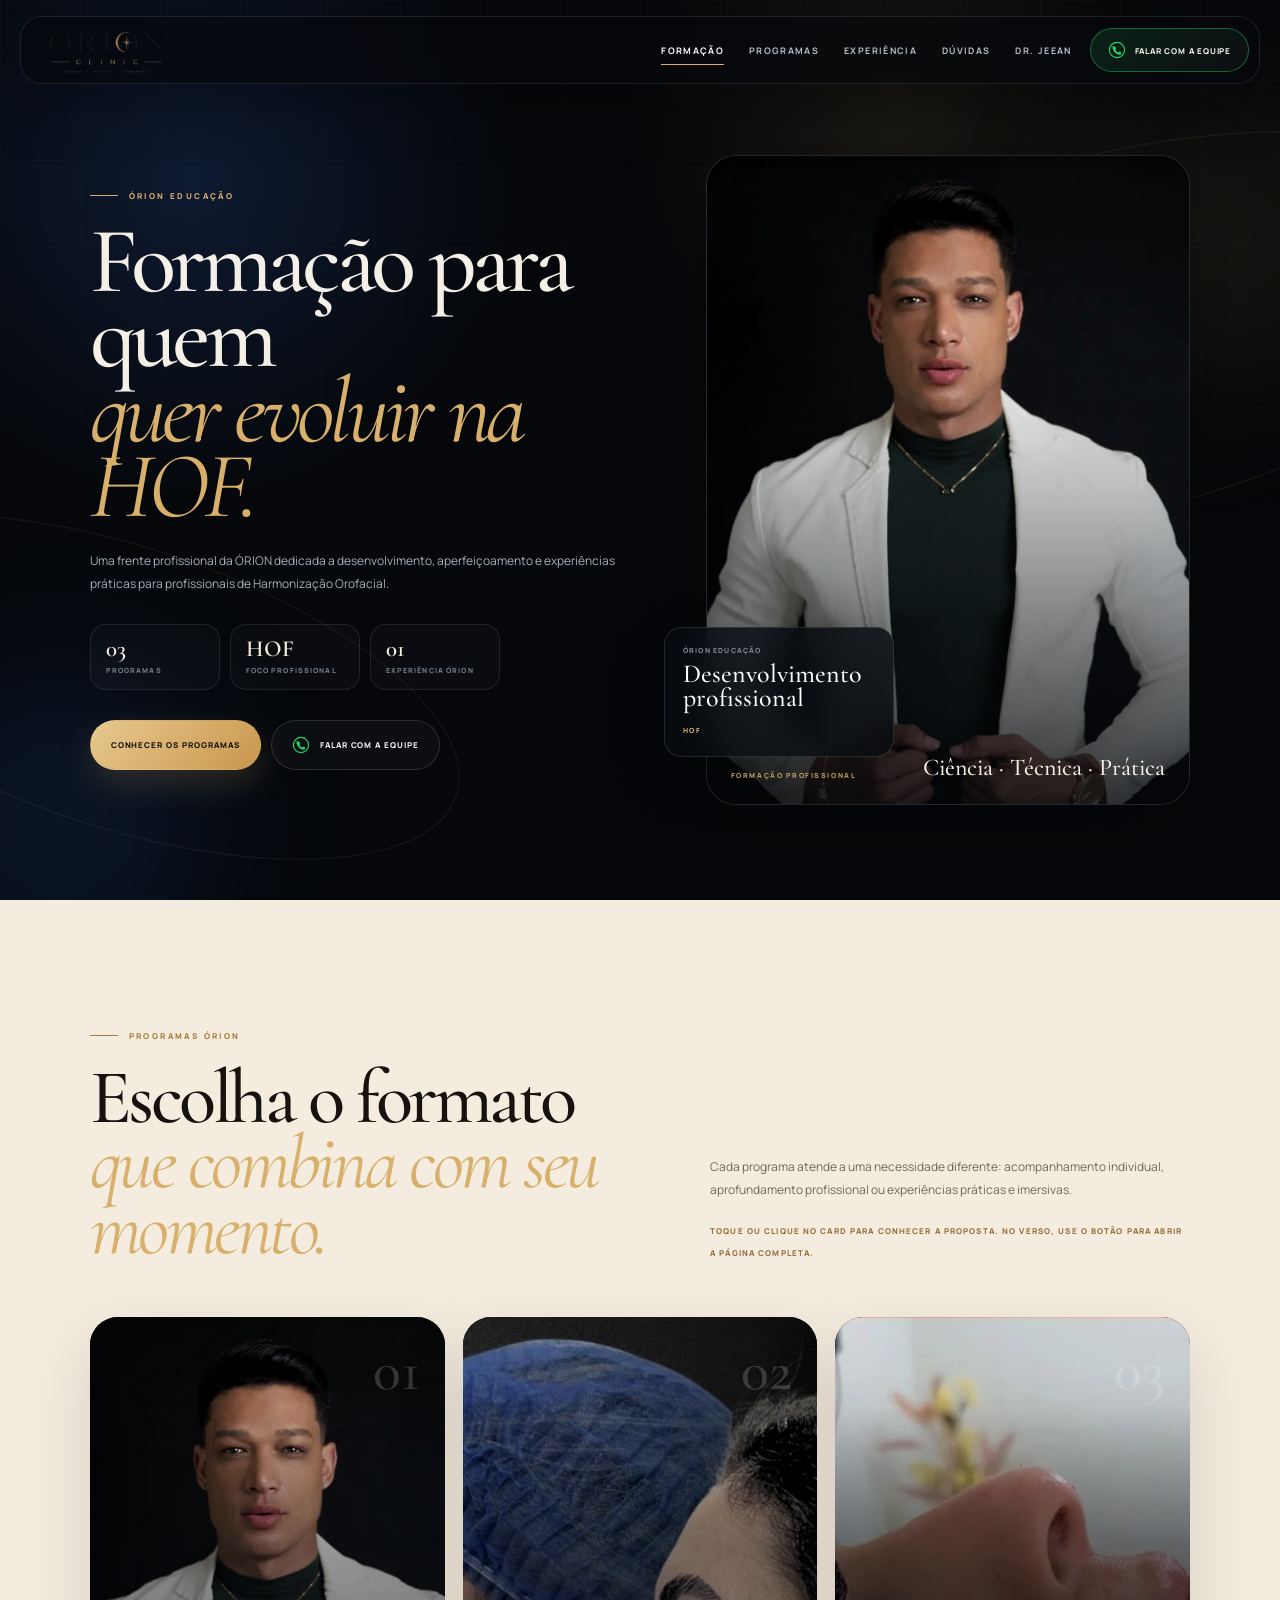
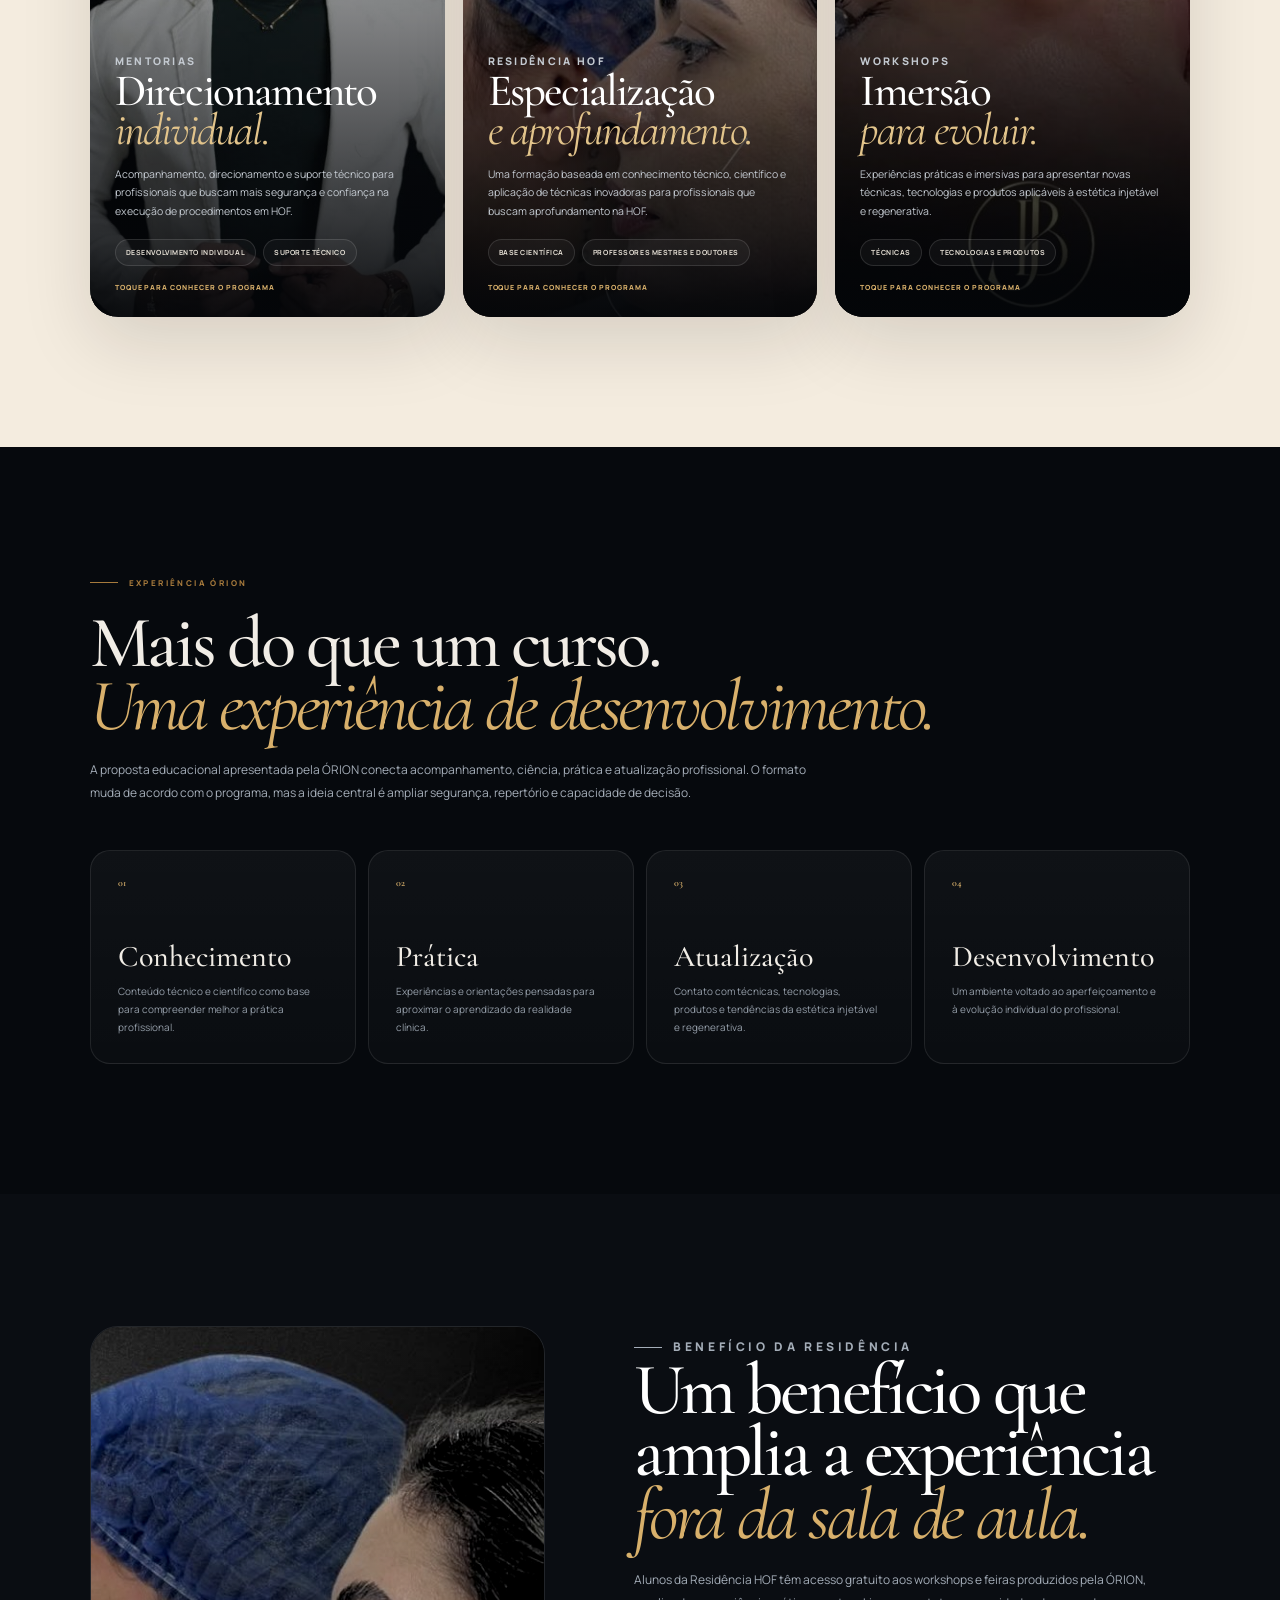
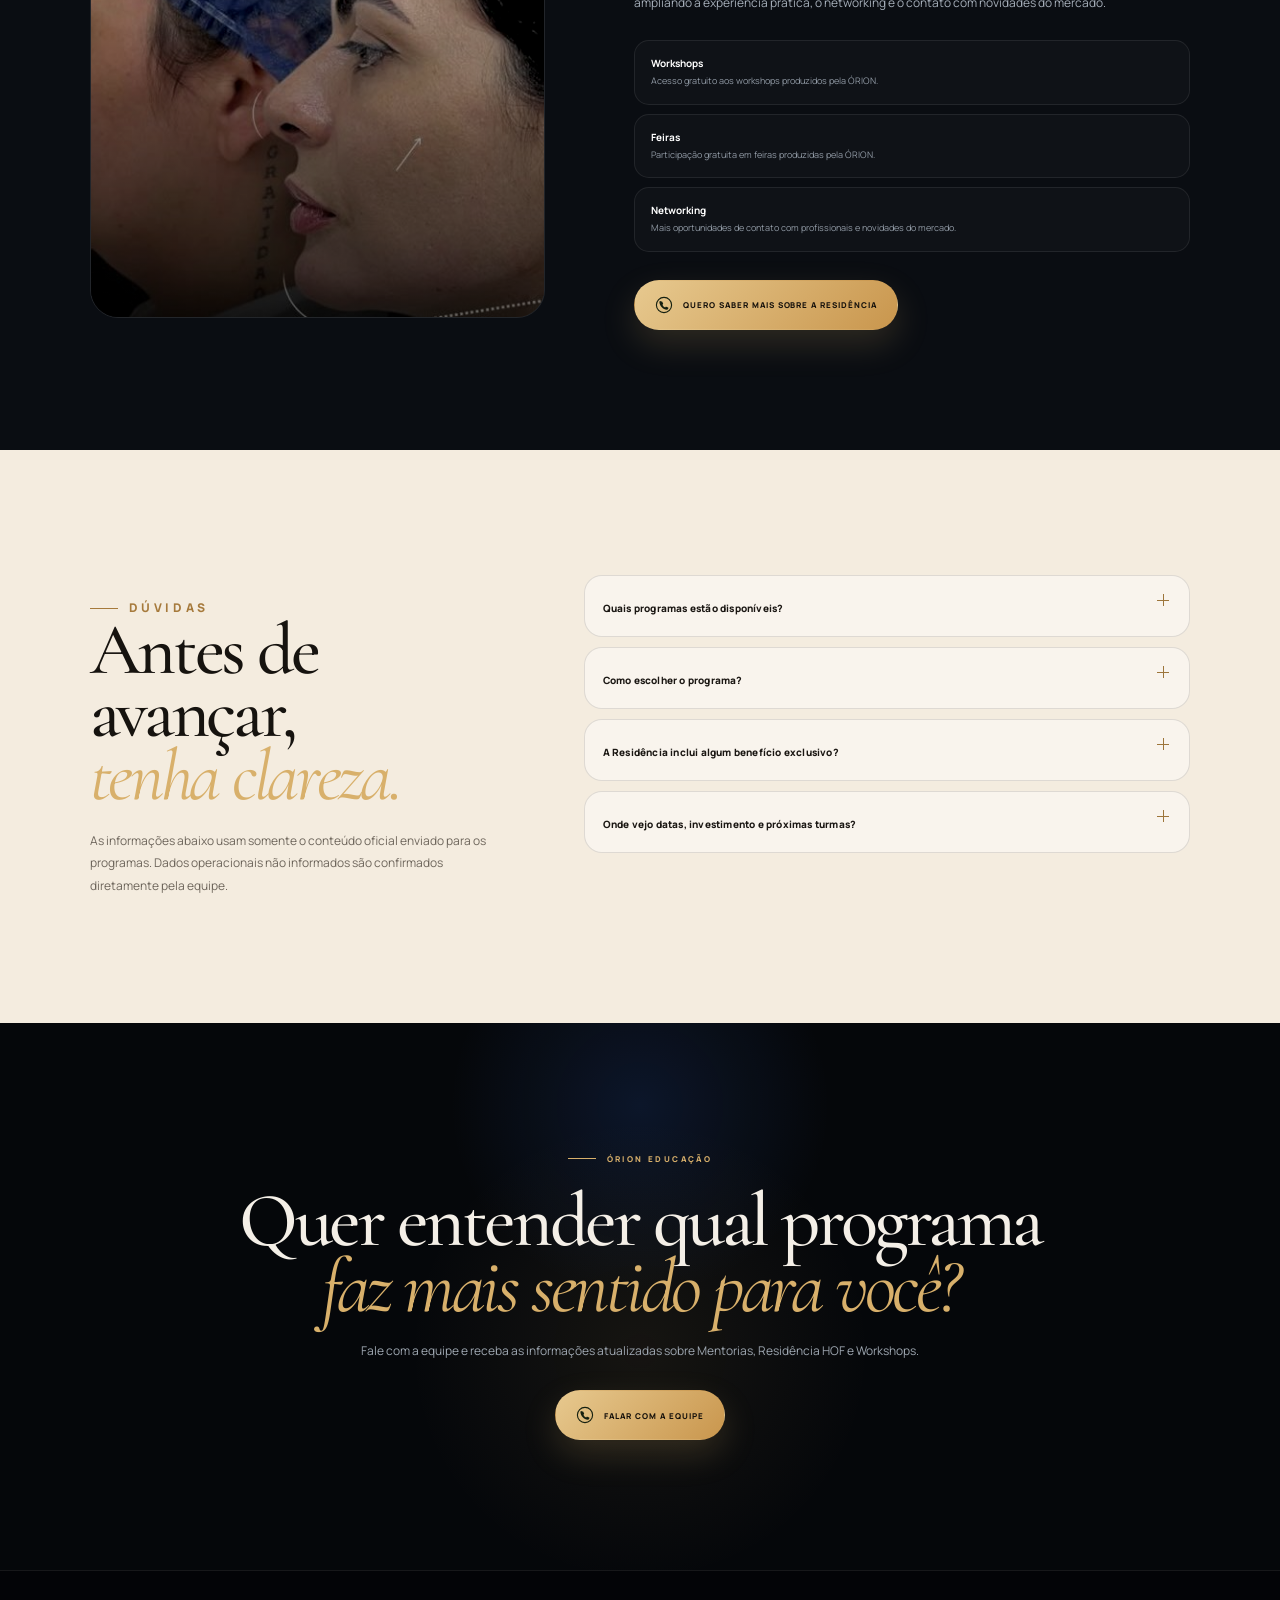
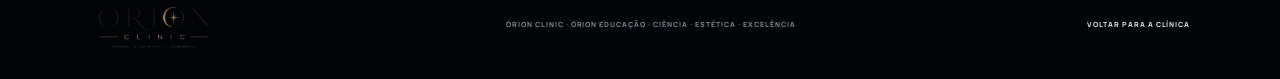
==== commit 8a98187e: "Corrige responsividade mobile e textos dos cursos" ====
--- a/cursos.html
+++ b/cursos.html
@@ -76,7 +76,7 @@
         </div>
         <div class="programs-head-copy">
           <p>Cada programa atende a uma necessidade diferente: acompanhamento individual, aprofundamento profissional ou experiências práticas e imersivas.</p>
-          <span>Toque ou clique em um card para virar.</span>
+          <span>Toque ou clique no card para conhecer a proposta. No verso, use o botão para abrir a página completa.</span>
         </div>
       </div>
 
@@ -147,7 +147,7 @@
             <div class="program-face program-back">
               <div class="program-card-number">03</div>
               <p class="program-type">WORKSHOPS</p>
-              <h3>Aprender na<br><em>prática.</em></h3>
+              <h3>Aprender<br><em>na prática.</em></h3>
               <p>Uma oportunidade para conhecer tendências, aprimorar habilidades e ampliar o repertório profissional com conteúdos aplicáveis à prática clínica.</p>
               <div class="back-grid"><div><strong>FOCO</strong><span>Experiência prática e imersiva</span></div><div><strong>CONTEÚDO</strong><span>Técnicas, tecnologias e produtos</span></div><div><strong>OBJETIVO</strong><span>Ampliar repertório profissional</span></div></div>
               <div class="program-detail-context">Entenda o formato, a proposta prática e o foco de cada experiência.</div>
--- a/css/cursos.css
+++ b/css/cursos.css
@@ -15,6 +15,150 @@
 @media(max-width:1050px){.education-nav{gap:16px}.programs-head{grid-template-columns:1fr}.program-grid{grid-template-columns:1fr}.program-card,.program-flip-inner{min-height:560px}.how-grid{grid-template-columns:repeat(2,minmax(0,1fr))}.benefit-section{grid-template-columns:1fr}.benefit-image{max-width:650px}.faq-section{grid-template-columns:1fr}}
 @media(max-width:780px){.education-nav{position:absolute;left:0;right:0;top:76px;display:none;flex-direction:column;align-items:stretch;gap:0;padding:14px 20px 20px;border:1px solid rgba(255,255,255,.09);border-radius:18px;background:rgba(7,9,13,.96)}.education-nav.open{display:flex}.education-nav a{padding:12px 0}.education-cta{display:none}.education-menu{display:block;margin-left:auto}.education-hero{grid-template-columns:1fr;padding:130px 7vw 75px;gap:55px}.education-hero-visual{min-height:auto}.hero-frame{height:560px}.hero-floating-note{left:14px;bottom:22px}.how-grid{grid-template-columns:1fr}.benefit-image,.benefit-image img{min-height:500px}.education-footer{flex-direction:column;align-items:flex-start}}
 @media(max-width:540px){.education-header{top:10px;width:calc(100% - 20px);height:62px;padding-left:14px}.education-brand img{width:116px}.education-hero h1{font-size:54px}.education-lead{font-size:11px}.education-proof-row{display:grid;grid-template-columns:1fr 1fr}.education-proof-row div:last-child{grid-column:1/-1}.education-hero-actions{display:grid;grid-template-columns:1fr}.edu-button{width:100%}.hero-frame{height:470px}.programs,.how-section,.benefit-section,.faq-section,.education-final-cta{padding-left:6vw;padding-right:6vw}.programs h2,.how-head h2,.benefit-copy h2,.faq-head h2,.education-final-cta h2{font-size:54px}.program-card,.program-flip-inner{min-height:530px}.program-card-body h3,.program-back h3{font-size:42px}.programs-head-copy p{font-size:11px}.benefit-image,.benefit-image img{min-height:410px}.faq-item{padding-right:44px}.education-footer{padding:24px 6vw}}
+
+
+/* ========================================================================
+   AJUSTE MOBILE — CARDS DE FORMAÇÃO
+   ------------------------------------------------------------------------
+   No celular o texto ocupa mais linhas. O card anterior tinha uma altura
+   muito curta para o conteúdo do verso, causando cortes e sobreposição.
+   Este bloco aumenta a área útil, reduz apenas o necessário a tipografia
+   e mantém frente, verso e CTA dentro do mesmo espaço visual.
+   ======================================================================== */
+@media (max-width: 540px) {
+  .program-grid {
+    gap: 24px;
+  }
+
+  .program-card,
+  .program-flip-inner {
+    min-height: 680px;
+    height: 680px;
+  }
+
+  .program-face {
+    border-radius: 24px;
+  }
+
+  .program-card-image-wrap {
+    height: 55%;
+    bottom: auto;
+  }
+
+  .program-image-overlay {
+    background: linear-gradient(
+      180deg,
+      rgba(4, 6, 9, .04) 0%,
+      rgba(4, 6, 9, .18) 38%,
+      rgba(4, 6, 9, .92) 100%
+    );
+  }
+
+  .program-card-body {
+    left: 22px;
+    right: 22px;
+    bottom: 22px;
+  }
+
+  .program-card-number {
+    top: 18px;
+    right: 18px;
+    font-size: 50px;
+  }
+
+  .program-type {
+    margin-bottom: 10px;
+    font-size: 7px;
+    letter-spacing: .18em;
+  }
+
+  .program-card-body h3,
+  .program-back h3 {
+    font-size: 38px;
+    line-height: .92;
+    margin-bottom: 13px;
+  }
+
+  .program-card-body > p,
+  .program-back > p {
+    font-size: 10px;
+    line-height: 1.72;
+  }
+
+  .program-tags {
+    margin-top: 15px;
+    gap: 6px;
+  }
+
+  .program-tags span {
+    padding: 7px 9px;
+    font-size: 6.5px;
+  }
+
+  .flip-hint {
+    margin-top: 13px;
+    font-size: 6.5px;
+    line-height: 1.5;
+  }
+
+  .program-back {
+    padding: 25px 22px 22px;
+    overflow-y: auto;
+    -webkit-overflow-scrolling: touch;
+  }
+
+  .program-back h3 {
+    font-size: 38px;
+  }
+
+  .back-grid {
+    gap: 7px;
+    margin: 17px 0 16px;
+  }
+
+  .back-grid div {
+    padding: 10px 11px;
+  }
+
+  .back-grid strong {
+    font-size: 6px;
+  }
+
+  .back-grid span {
+    font-size: 8px;
+    line-height: 1.45;
+  }
+
+  .program-detail-context {
+    margin-top: 2px;
+    margin-bottom: 10px;
+    font-size: 7.5px;
+    line-height: 1.55;
+  }
+
+  .program-detail-btn {
+    min-height: 50px;
+    flex: 0 0 auto;
+    padding: 0 14px;
+    font-size: 7px;
+    letter-spacing: .09em;
+  }
+}
+
+/* Em telas muito estreitas, damos alguns pixels extras para evitar cortes. */
+@media (max-width: 380px) {
+  .program-card,
+  .program-flip-inner {
+    min-height: 710px;
+    height: 710px;
+  }
+
+  .program-card-body h3,
+  .program-back h3 {
+    font-size: 35px;
+  }
+}
+
 @media(prefers-reduced-motion:reduce){.reveal-edu{transition:none}.program-flip-inner{transition:none}.program-card-image{transition:none}.edu-button,.how-card{transition:none}}
 
 
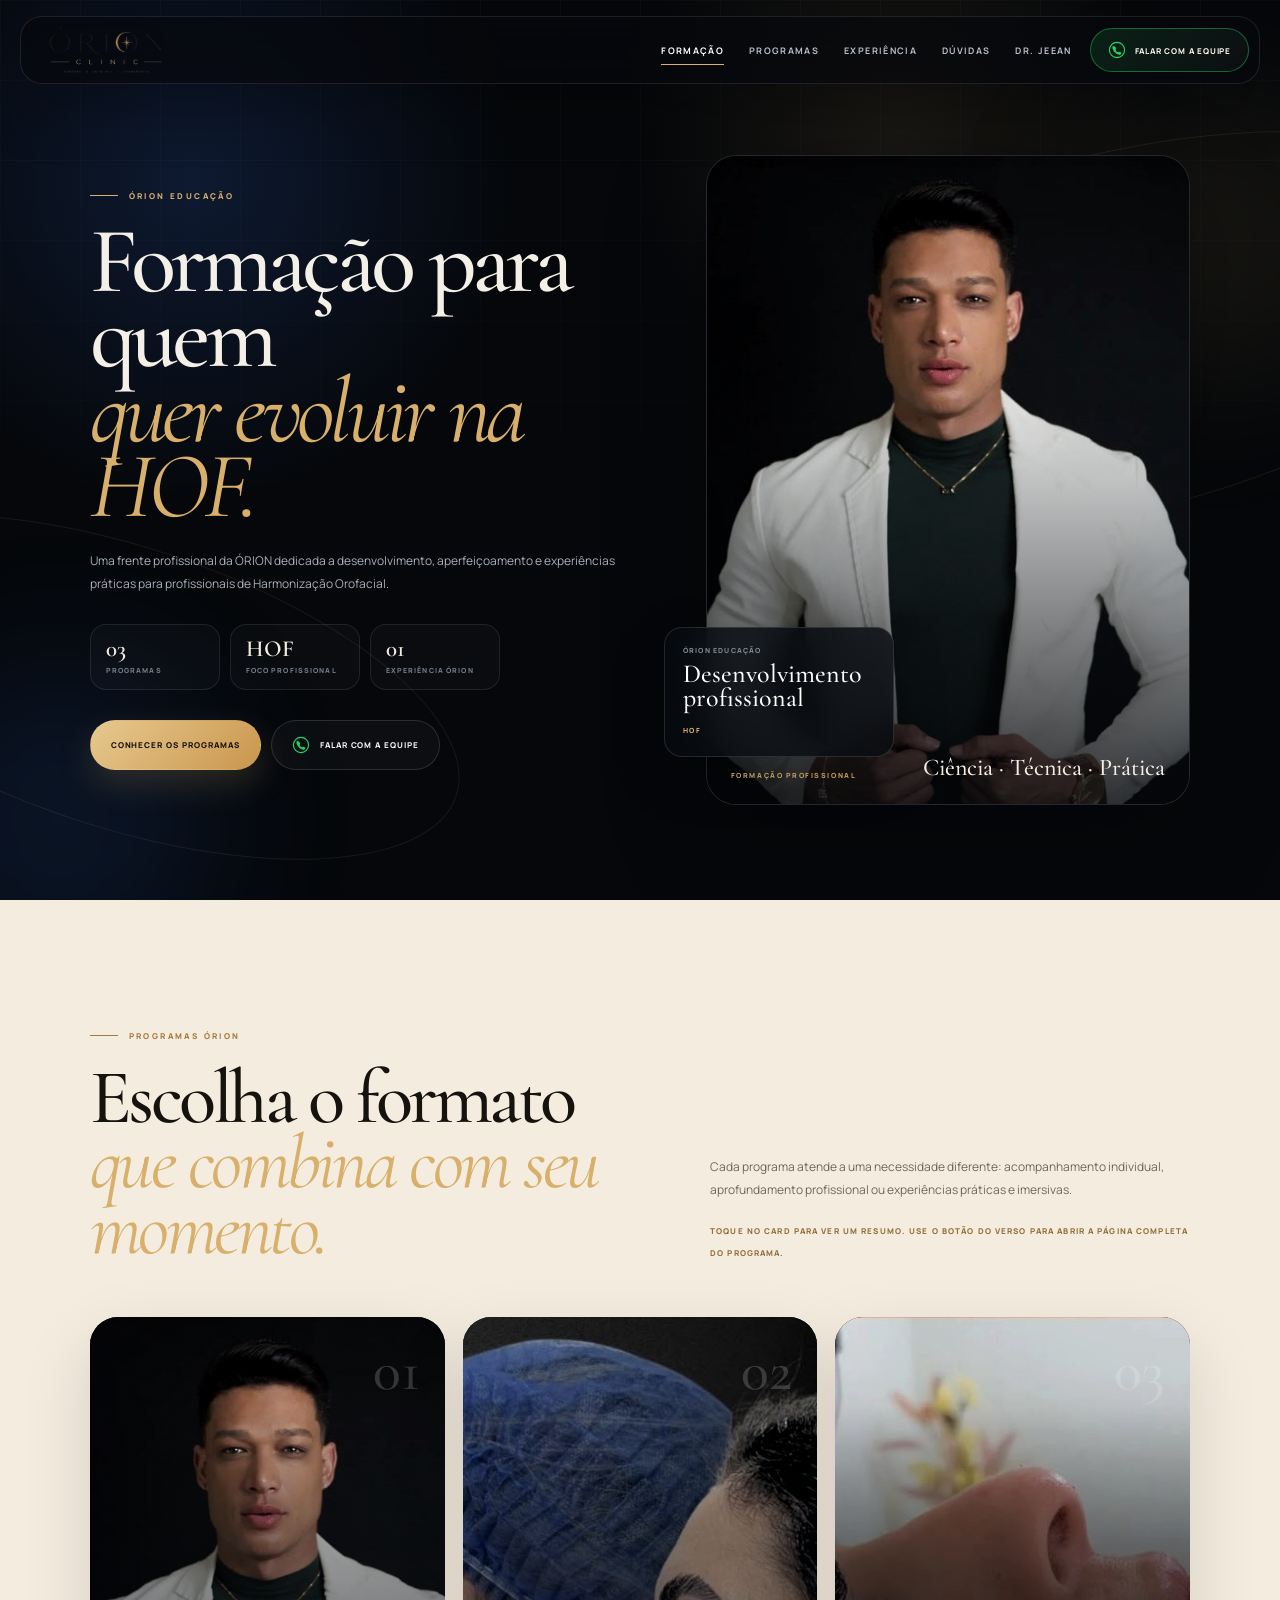
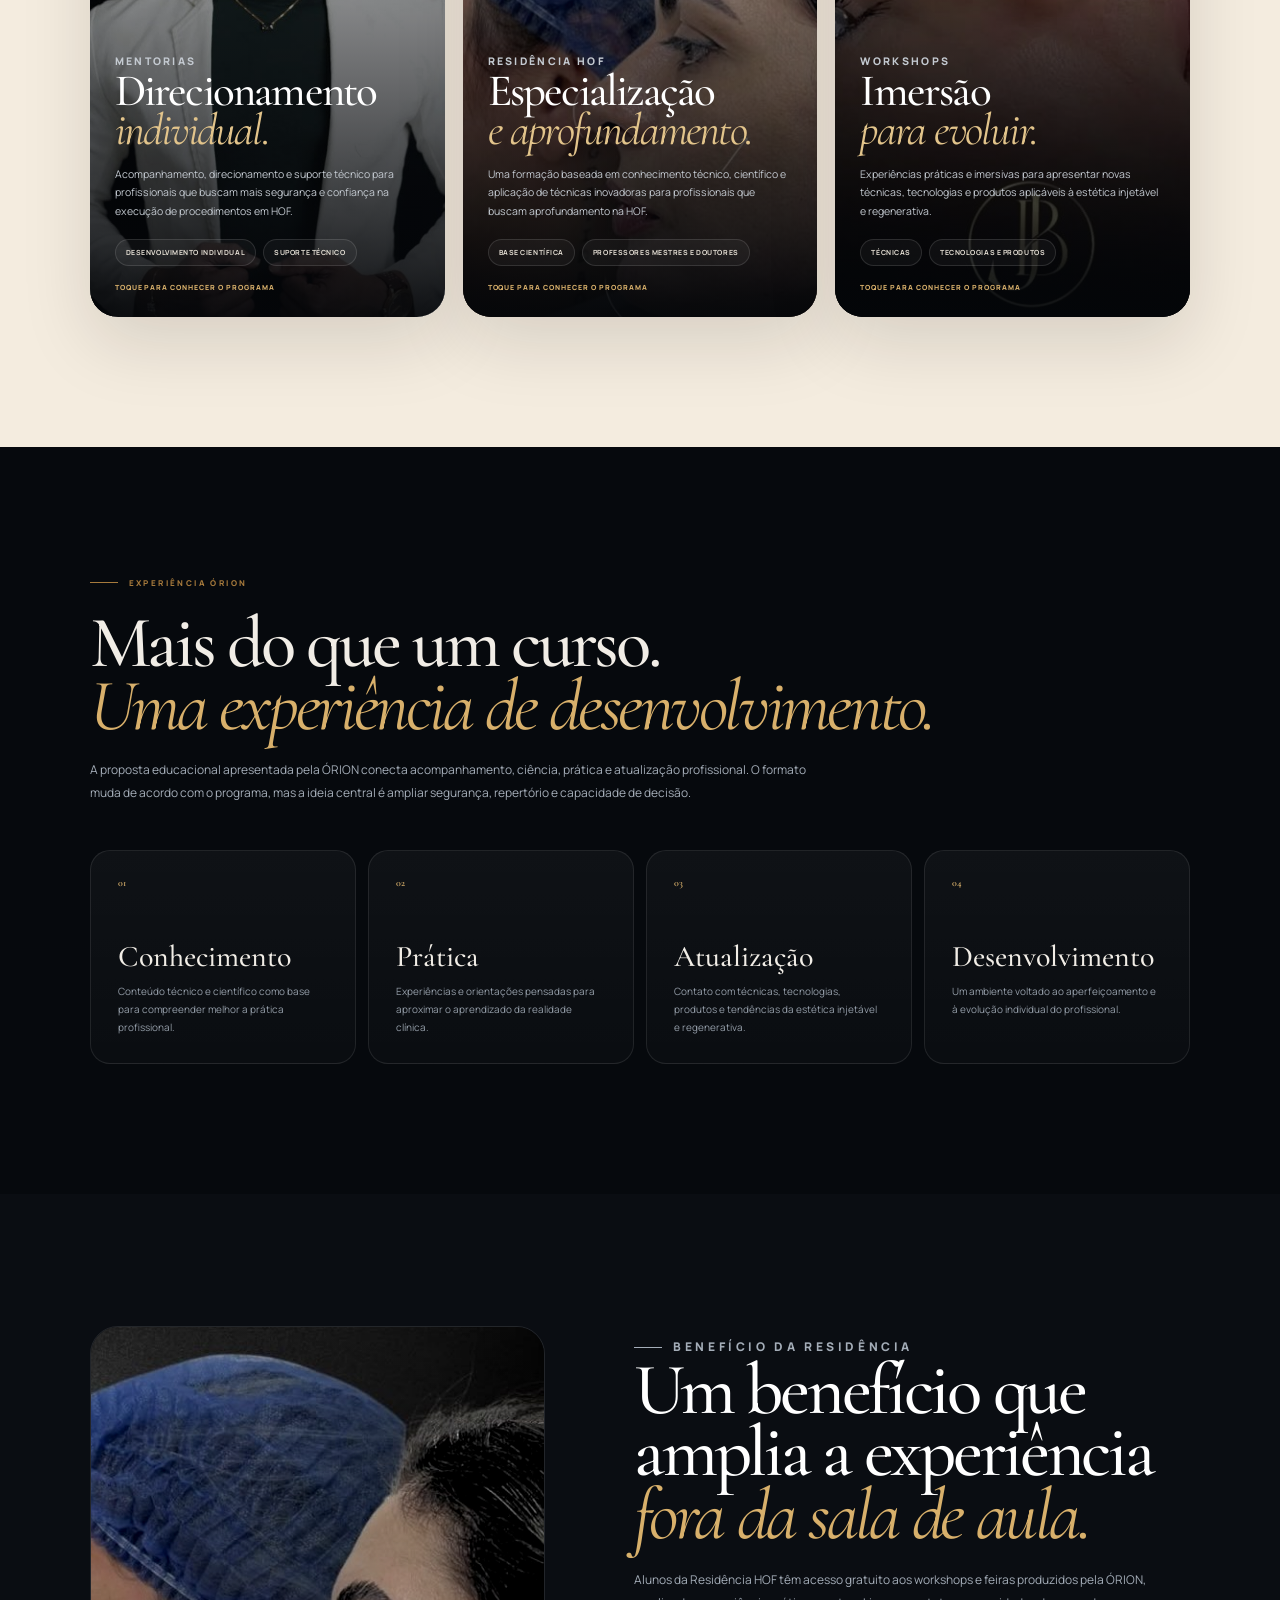
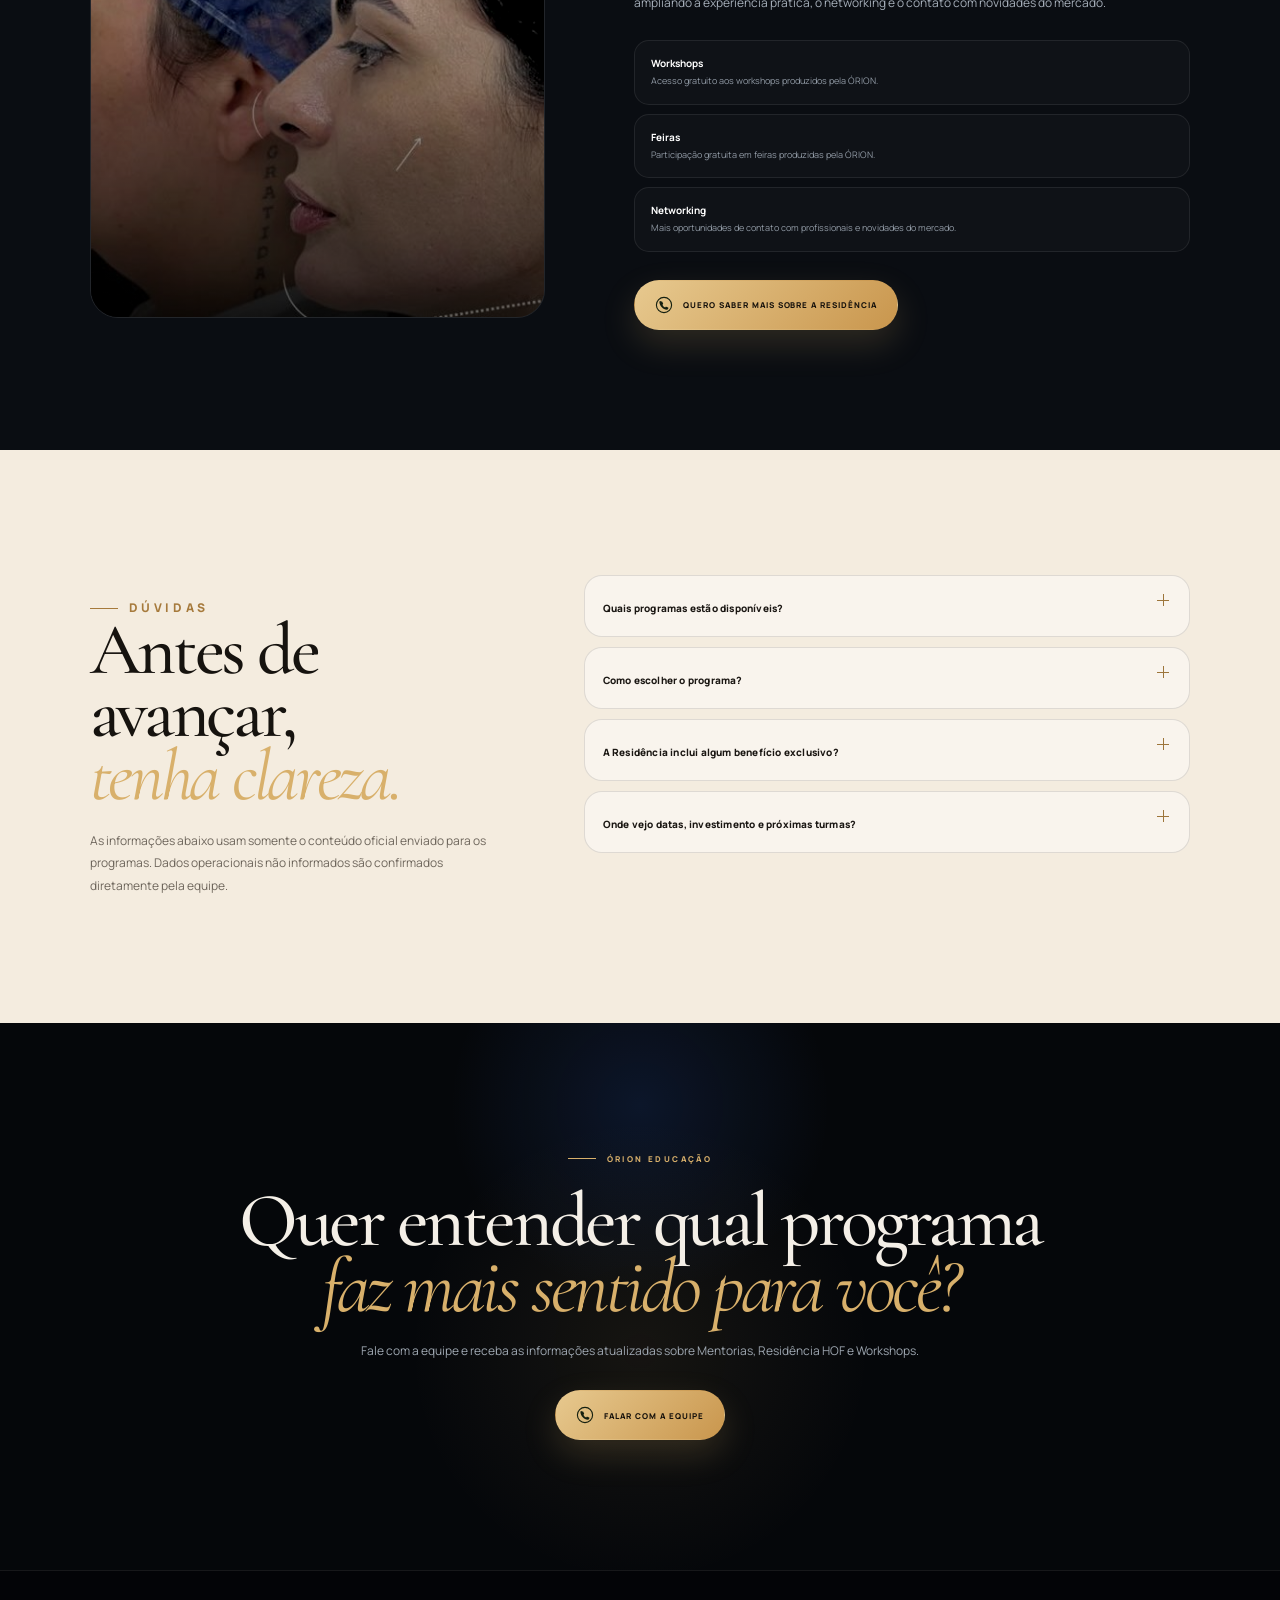
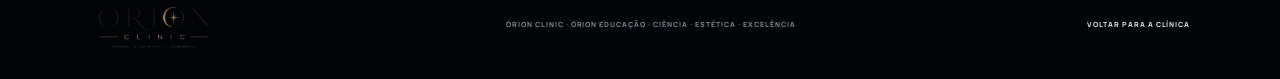
==== commit 52c9385b: "Corrige mobile dos cursos e efeito dos cards" ====
--- a/cursos.html
+++ b/cursos.html
@@ -76,7 +76,7 @@
         </div>
         <div class="programs-head-copy">
           <p>Cada programa atende a uma necessidade diferente: acompanhamento individual, aprofundamento profissional ou experiências práticas e imersivas.</p>
-          <span>Toque ou clique no card para conhecer a proposta. No verso, use o botão para abrir a página completa.</span>
+          <span>Toque no card para ver um resumo. Use o botão do verso para abrir a página completa do programa.</span>
         </div>
       </div>
 
@@ -100,8 +100,8 @@
               <h3>O que são<br><em>as Mentorias?</em></h3>
               <p>Uma experiência de desenvolvimento individual, com orientação prática e técnica para aprimorar resultados, condutas e tomada de decisão durante os procedimentos.</p>
               <div class="back-grid"><div><strong>FOCO</strong><span>Desenvolvimento individual</span></div><div><strong>INCLUI</strong><span>Acompanhamento e direcionamento</span></div><div><strong>OBJETIVO</strong><span>Mais segurança e confiança</span></div></div>
-              <div class="program-detail-context">Quer entender a proposta, para quem é e como funciona?</div>
-              <a class="program-detail-btn" href="mentorias.html" aria-label="Abrir página completa da Mentoria">Conhecer a Mentoria em detalhes</a>
+              <div class="program-detail-context">Veja a proposta, para quem é e como funciona na página completa.</div>
+              <a class="program-detail-btn" href="mentorias.html" aria-label="Abrir página completa da Mentoria">Conhecer a Mentoria completa</a>
             </div>
           </div>
         </article>
@@ -125,8 +125,8 @@
               <h3>Uma formação<br><em>mais profunda.</em></h3>
               <p>Professores mestres e doutores, reconhecimento nacional e internacional e contato com tendências da estética injetável e regenerativa.</p>
               <div class="back-grid"><div><strong>FOCO</strong><span>Especialização e aperfeiçoamento</span></div><div><strong>CONTEÚDO</strong><span>Técnicas inovadoras</span></div><div><strong>BENEFÍCIO</strong><span>Workshops e feiras ÓRION</span></div></div>
-              <div class="program-detail-context">Veja a proposta, a experiência e o benefício exclusivo da Residência.</div>
-              <a class="program-detail-btn" href="residencia-hof.html" aria-label="Abrir página completa da Residência HOF">Conhecer a Residência HOF</a>
+              <div class="program-detail-context">Veja a proposta completa, a experiência e o benefício exclusivo da Residência.</div>
+              <a class="program-detail-btn" href="residencia-hof.html" aria-label="Abrir página completa da Residência HOF">Conhecer a Residência completa</a>
             </div>
           </div>
         </article>
@@ -150,8 +150,8 @@
               <h3>Aprender<br><em>na prática.</em></h3>
               <p>Uma oportunidade para conhecer tendências, aprimorar habilidades e ampliar o repertório profissional com conteúdos aplicáveis à prática clínica.</p>
               <div class="back-grid"><div><strong>FOCO</strong><span>Experiência prática e imersiva</span></div><div><strong>CONTEÚDO</strong><span>Técnicas, tecnologias e produtos</span></div><div><strong>OBJETIVO</strong><span>Ampliar repertório profissional</span></div></div>
-              <div class="program-detail-context">Entenda o formato, a proposta prática e o foco de cada experiência.</div>
-              <a class="program-detail-btn" href="workshops.html" aria-label="Abrir página completa dos Workshops">Conhecer os Workshops em detalhes</a>
+              <div class="program-detail-context">Veja o formato, a proposta prática e o foco dos Workshops na página completa.</div>
+              <a class="program-detail-btn" href="workshops.html" aria-label="Abrir página completa dos Workshops">Conhecer os Workshops completos</a>
             </div>
           </div>
         </article>
--- a/css/cursos.css
+++ b/css/cursos.css
@@ -182,3 +182,104 @@
   touch-action: manipulation;
   cursor: pointer;
 }
+
+/* ========================================================================
+   CORREÇÃO DEFINITIVA PARA MOBILE — SEM FLIP 3D NO CELULAR
+   ------------------------------------------------------------------------
+   O Safari/iOS pode apresentar artefatos com preserve-3d + rotateY em
+   elementos que possuem conteúdo, overflow e links. Isso era responsável
+   pelas palavras aparecendo de cabeça para baixo no verso dos cards.
+
+   No desktop, o efeito 3D continua normal.
+   No celular, o card mantém a ideia de "virar", mas faz a transição por
+   opacidade e deslocamento. Assim nenhuma face é renderizada invertida.
+   ======================================================================== */
+@media (max-width: 780px) {
+  /* O contêiner deixa de girar no celular. */
+  .program-flip-inner {
+    transform: none !important;
+    transform-style: flat !important;
+    transition: none;
+  }
+
+  /* As duas faces ficam empilhadas no mesmo espaço. */
+  .program-face {
+    transform: none !important;
+    backface-visibility: visible !important;
+    -webkit-backface-visibility: visible !important;
+    transition: opacity .38s ease, visibility .38s ease, transform .38s ease;
+  }
+
+  /* Estado normal: apenas a frente aparece. */
+  .program-front {
+    opacity: 1;
+    visibility: visible;
+    transform: translateY(0) !important;
+    pointer-events: auto;
+  }
+
+  .program-back {
+    opacity: 0;
+    visibility: hidden;
+    transform: translateY(18px) !important;
+    pointer-events: none;
+  }
+
+  /* Estado ativo: esconde a frente e mostra o verso na orientação correta. */
+  .program-card.is-flipped .program-front {
+    opacity: 0;
+    visibility: hidden;
+    transform: translateY(-18px) !important;
+    pointer-events: none;
+  }
+
+  .program-card.is-flipped .program-back {
+    opacity: 1;
+    visibility: visible;
+    transform: translateY(0) !important;
+    pointer-events: auto;
+  }
+
+  /* O botão continua sempre acessível no verso. */
+  .program-detail-btn {
+    position: relative;
+    z-index: 30;
+    display: flex;
+    pointer-events: auto !important;
+  }
+}
+
+/* Ajuste específico para celulares pequenos: mais respiro e leitura. */
+@media (max-width: 540px) {
+  .program-card,
+  .program-flip-inner {
+    min-height: 650px;
+    height: 650px;
+  }
+
+  .program-back {
+    padding: 26px 22px 22px;
+    overflow: hidden;
+  }
+
+  .program-back h3 {
+    font-size: 40px;
+    line-height: .94;
+    margin-bottom: 14px;
+  }
+
+  .program-back > p {
+    font-size: 10px;
+    line-height: 1.7;
+  }
+
+  .back-grid {
+    margin: 18px 0 16px;
+    gap: 8px;
+  }
+
+  .program-detail-context {
+    margin-top: auto;
+    margin-bottom: 11px;
+  }
+}
